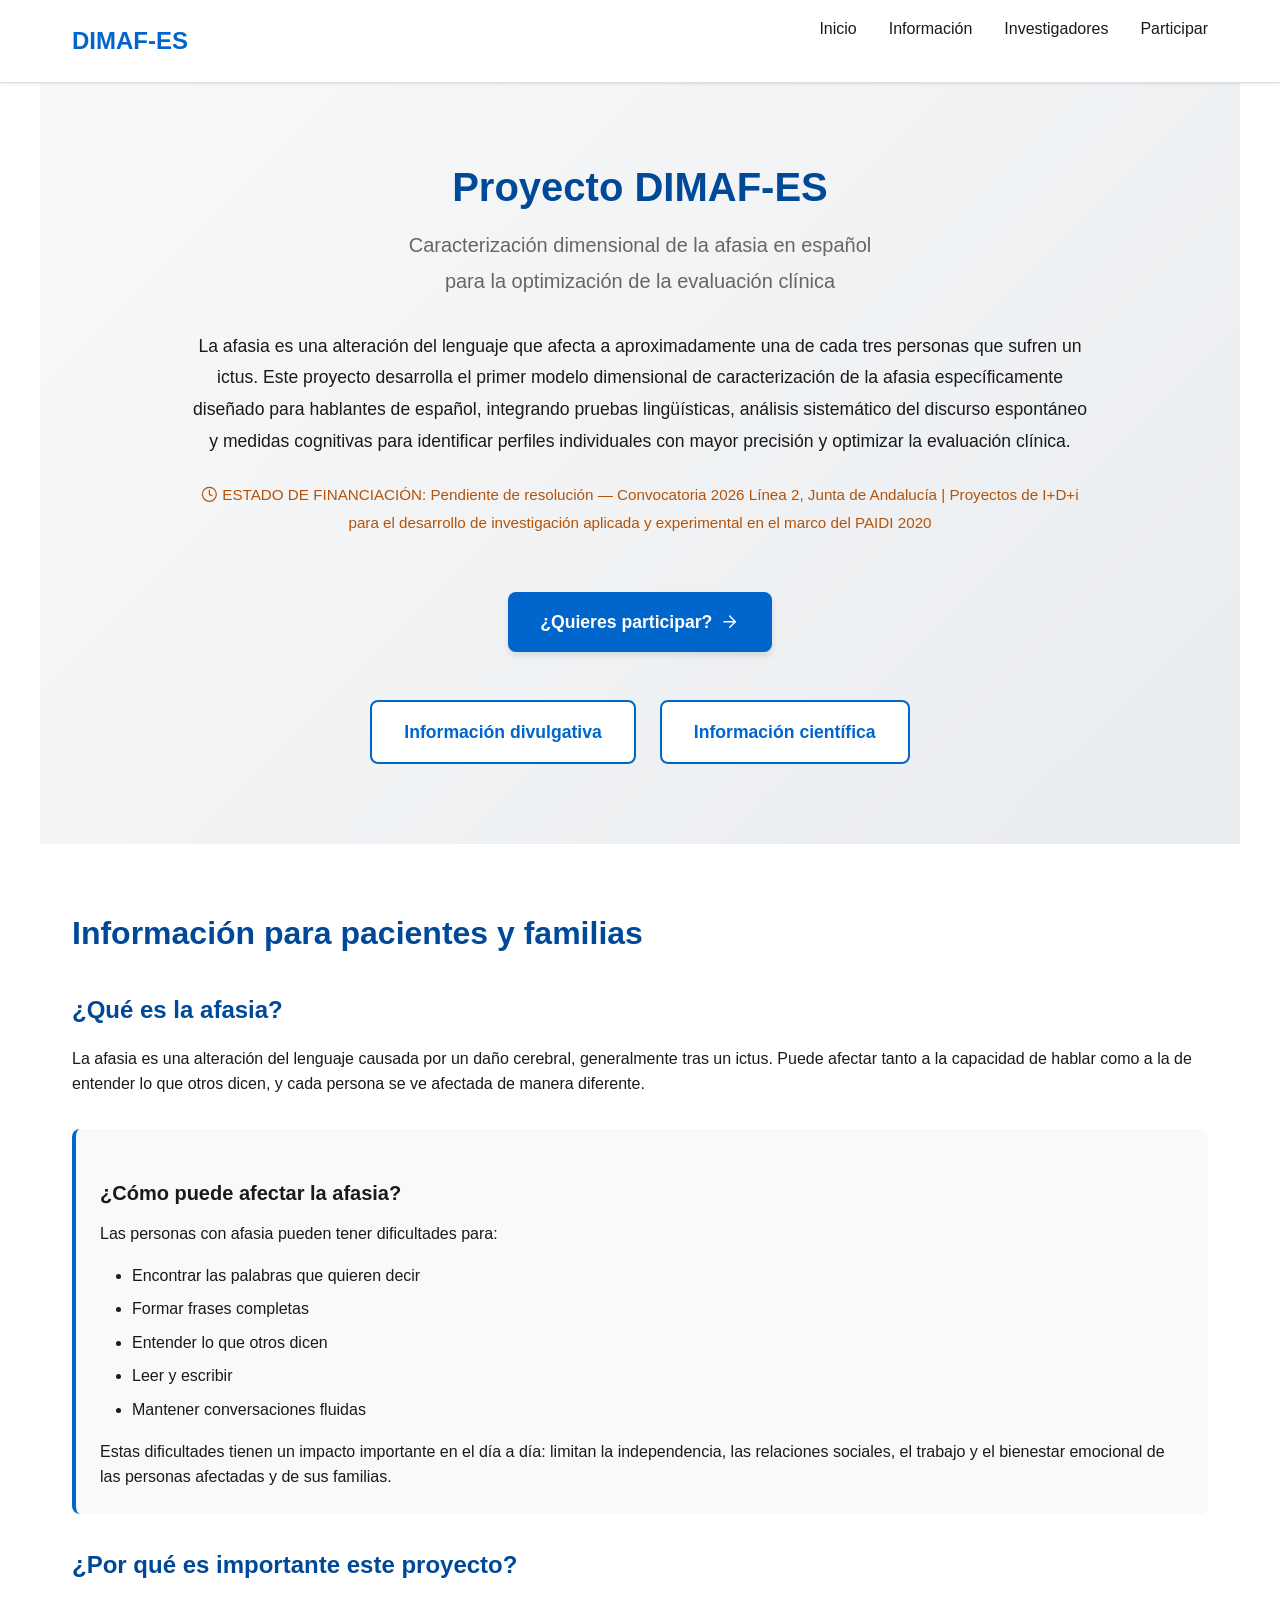
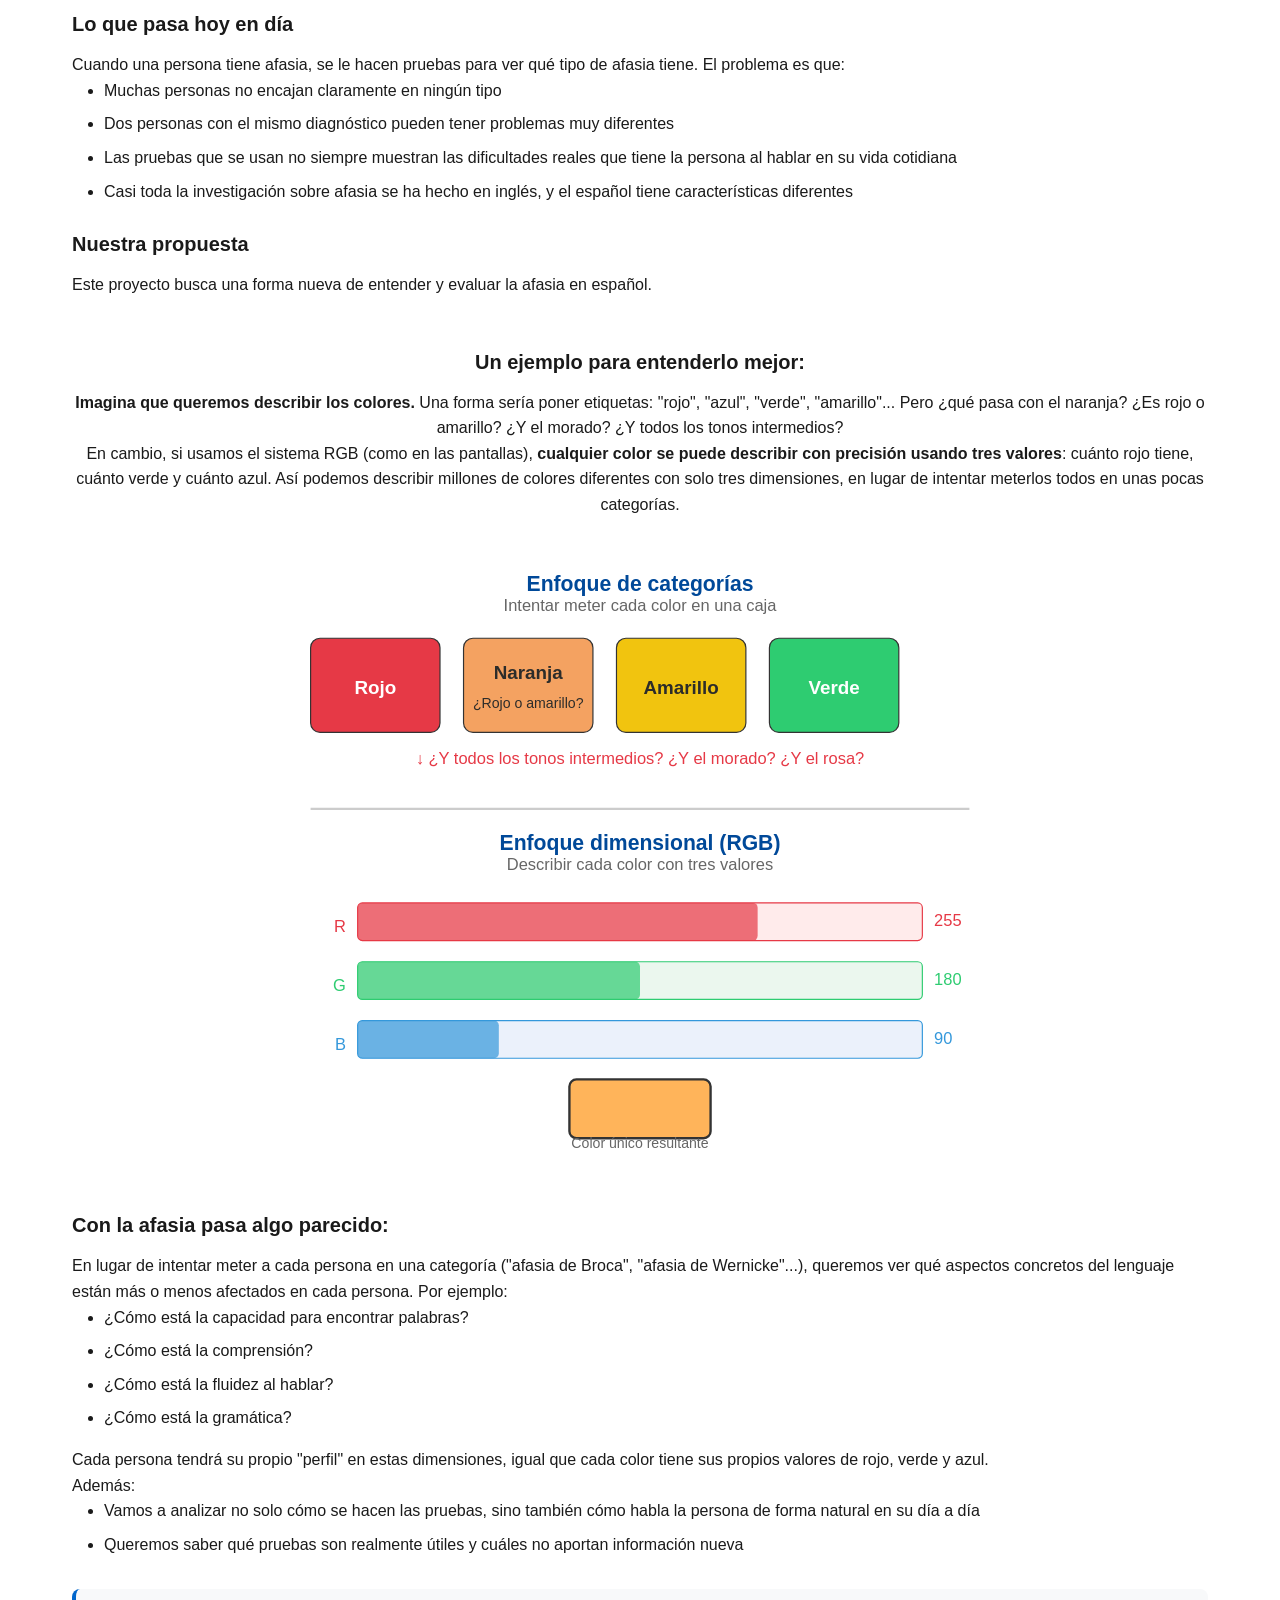
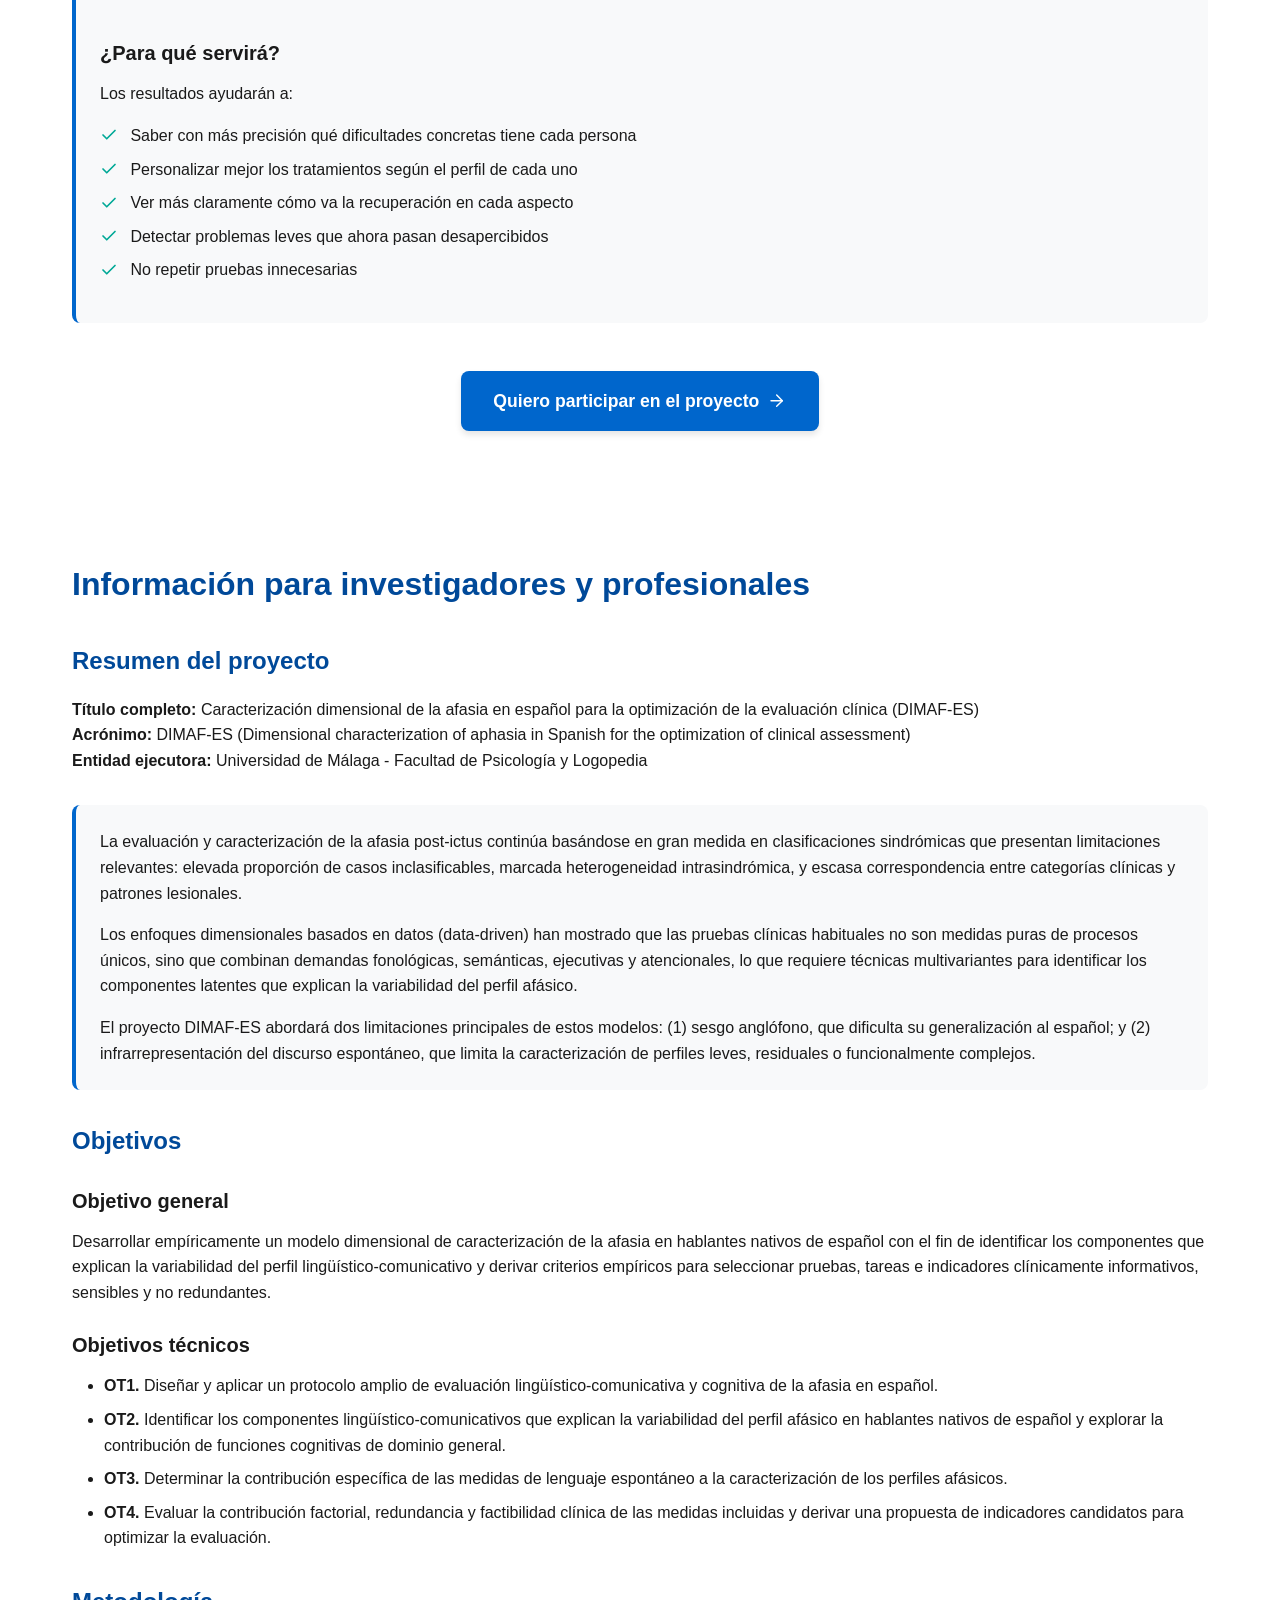
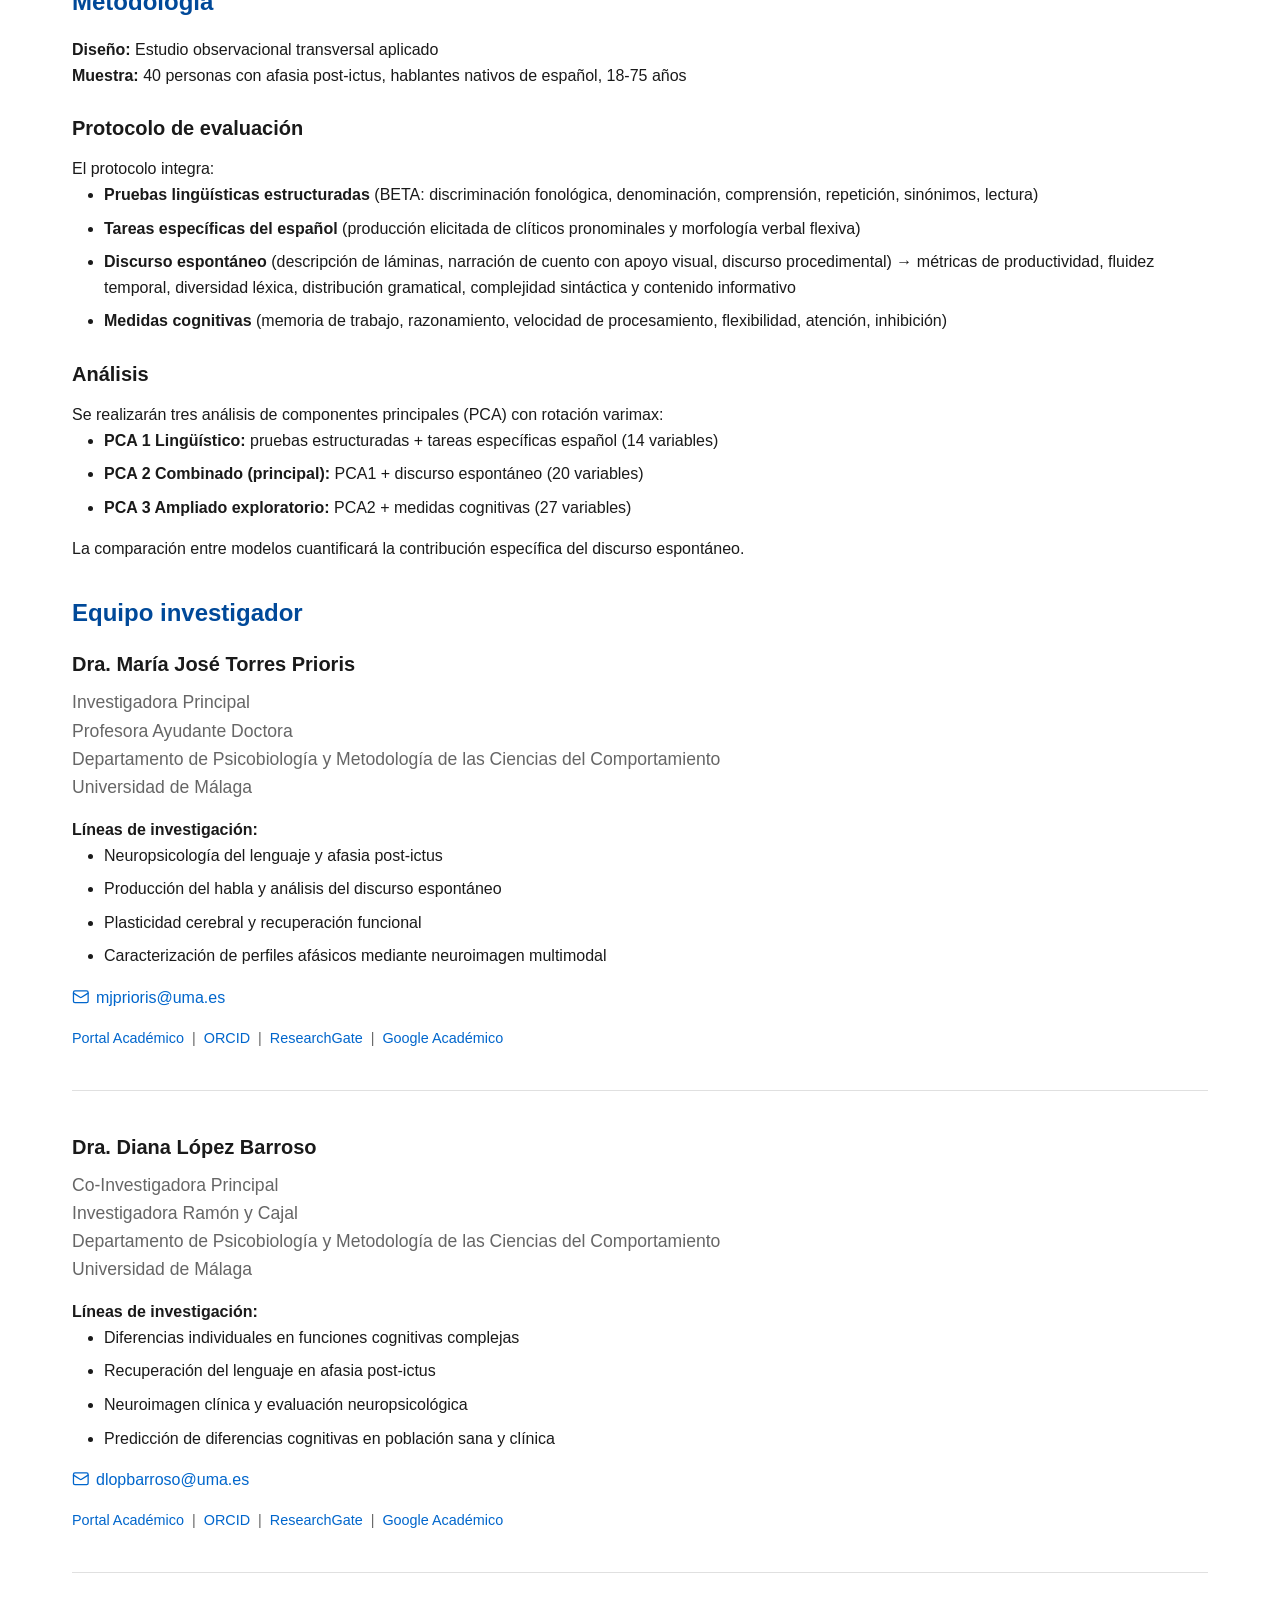
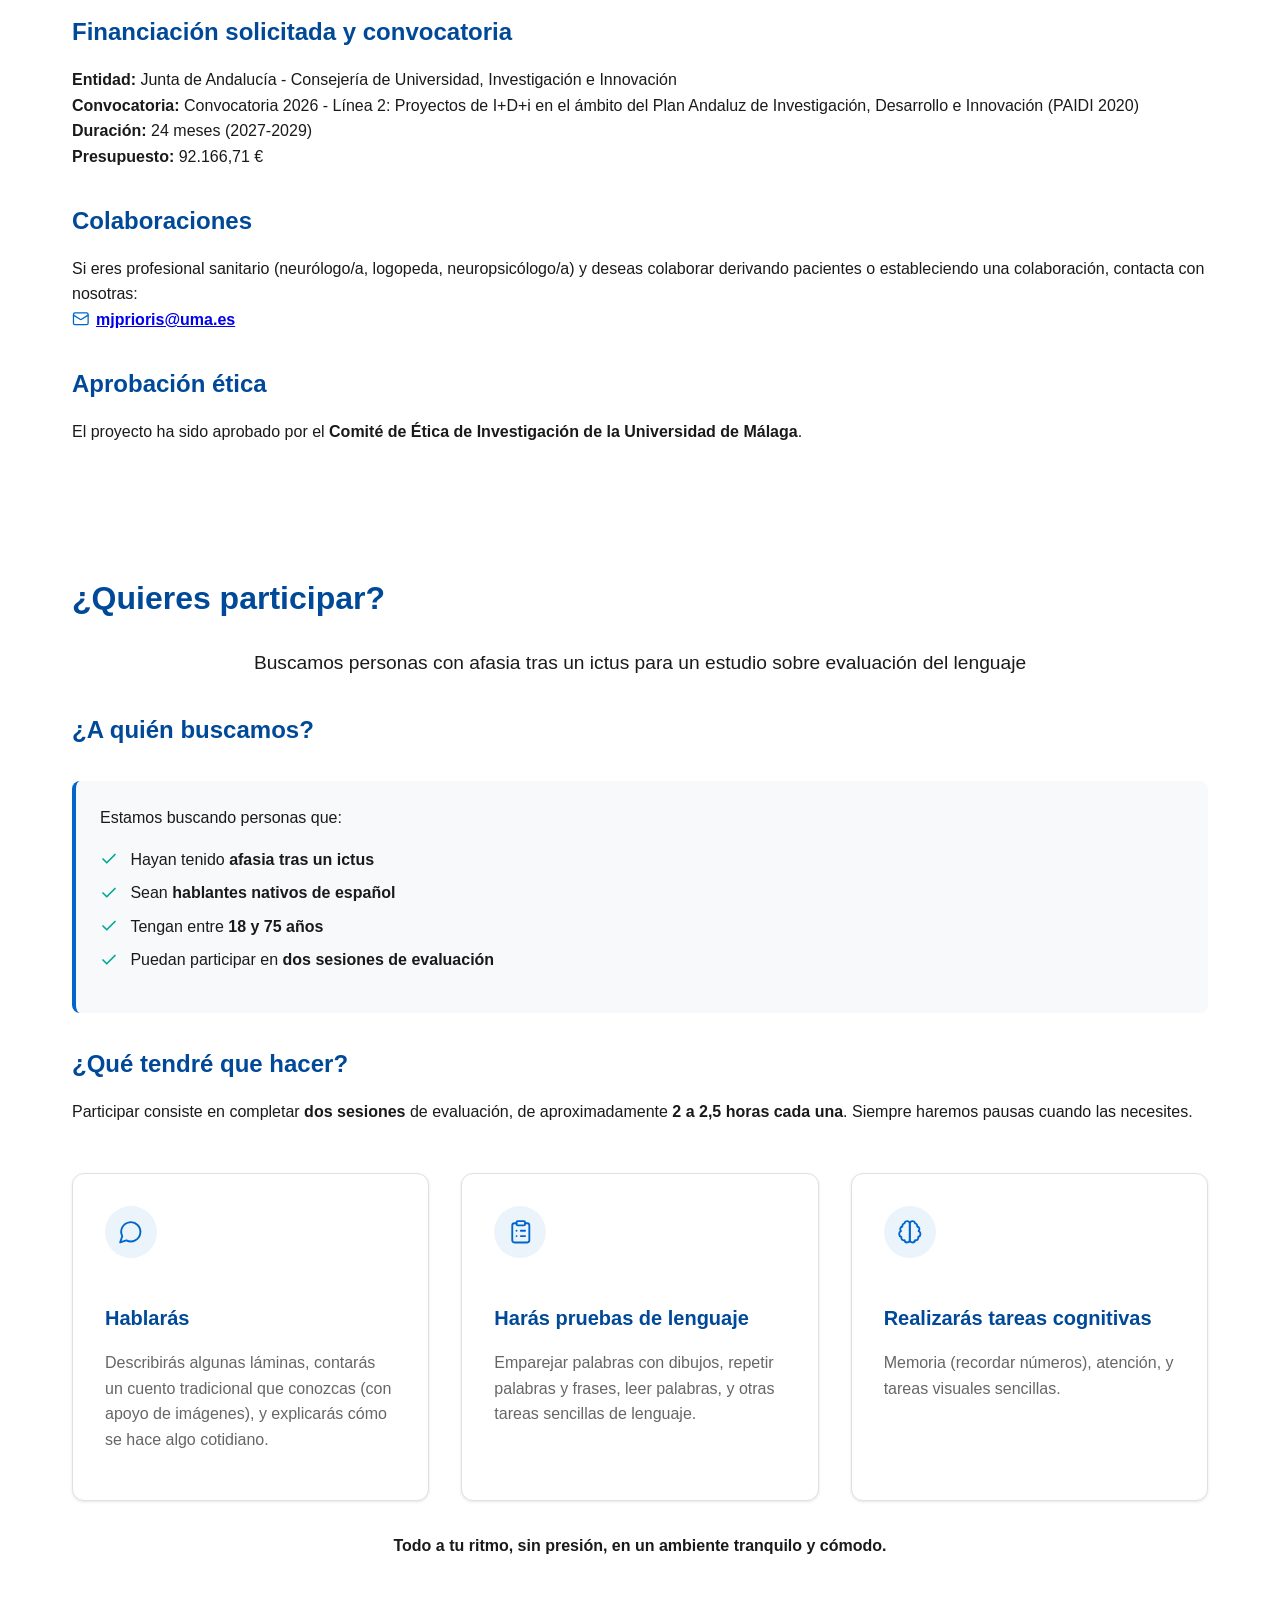
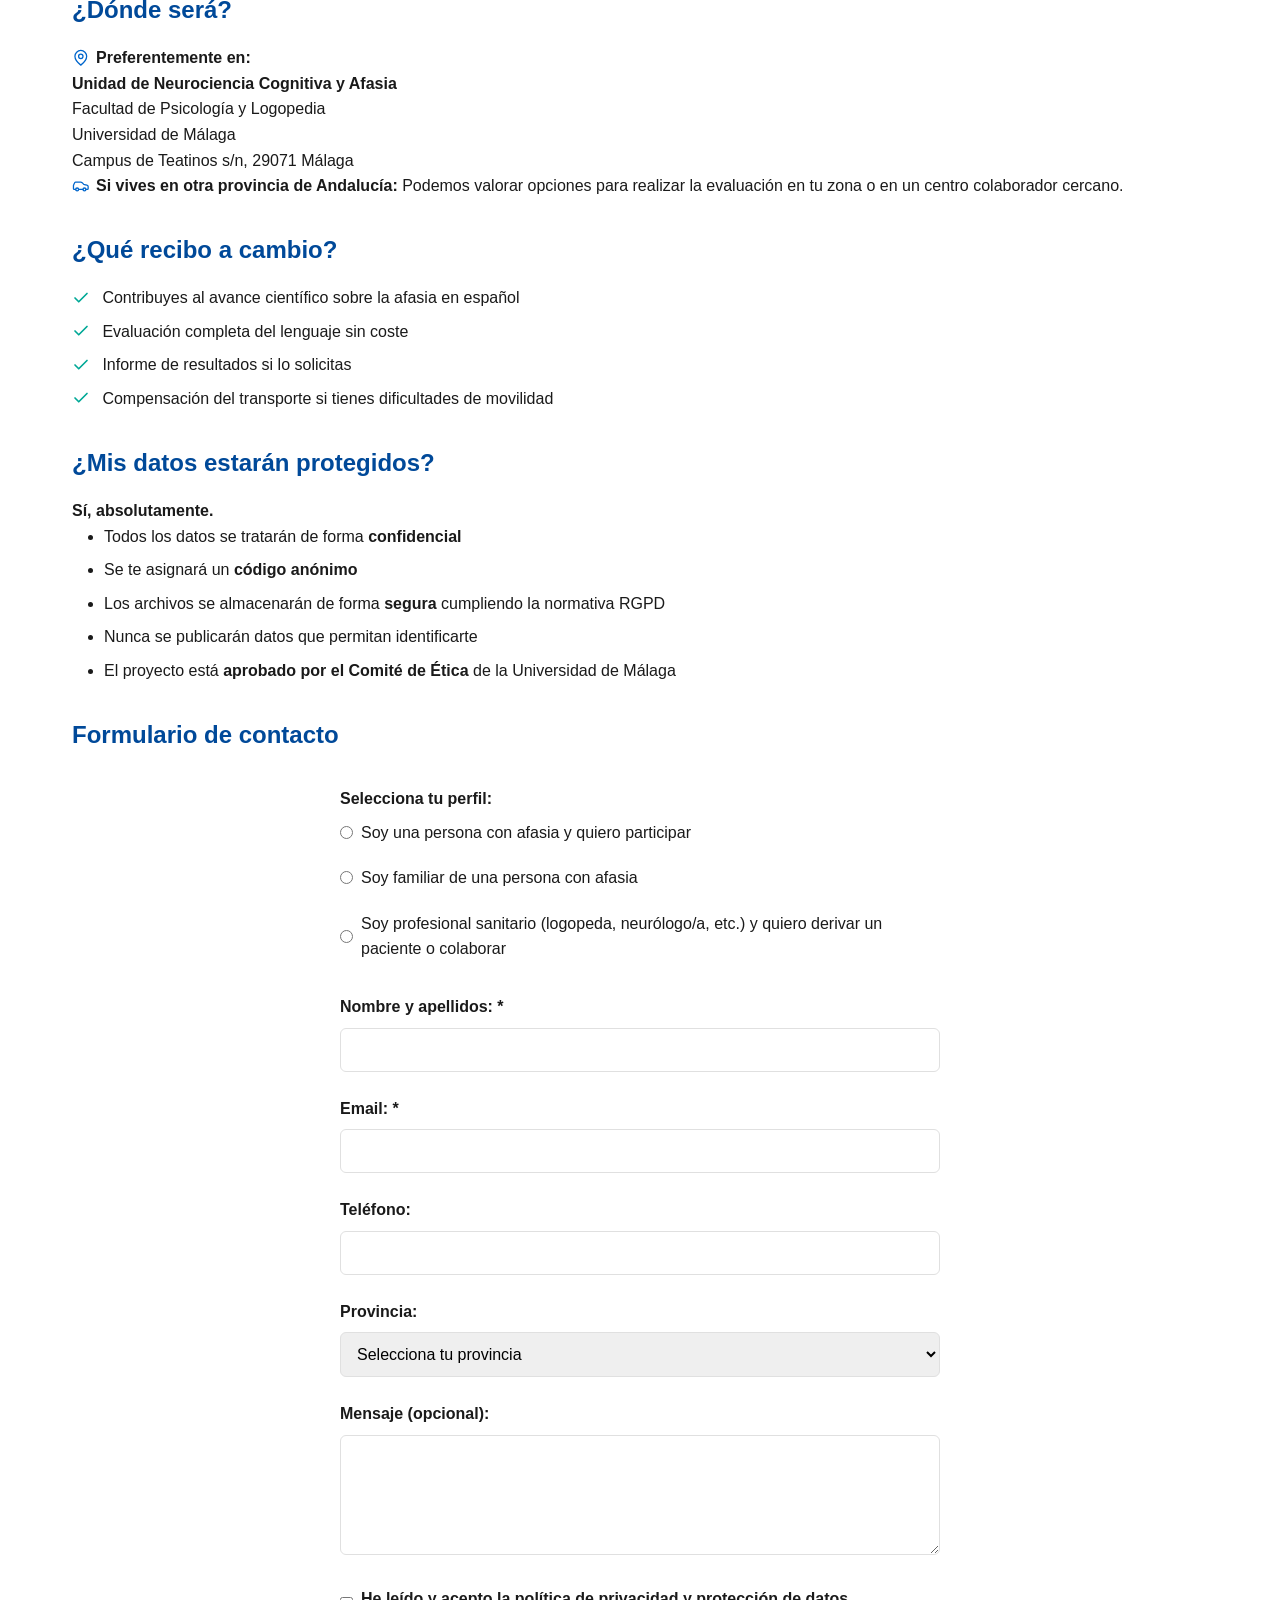
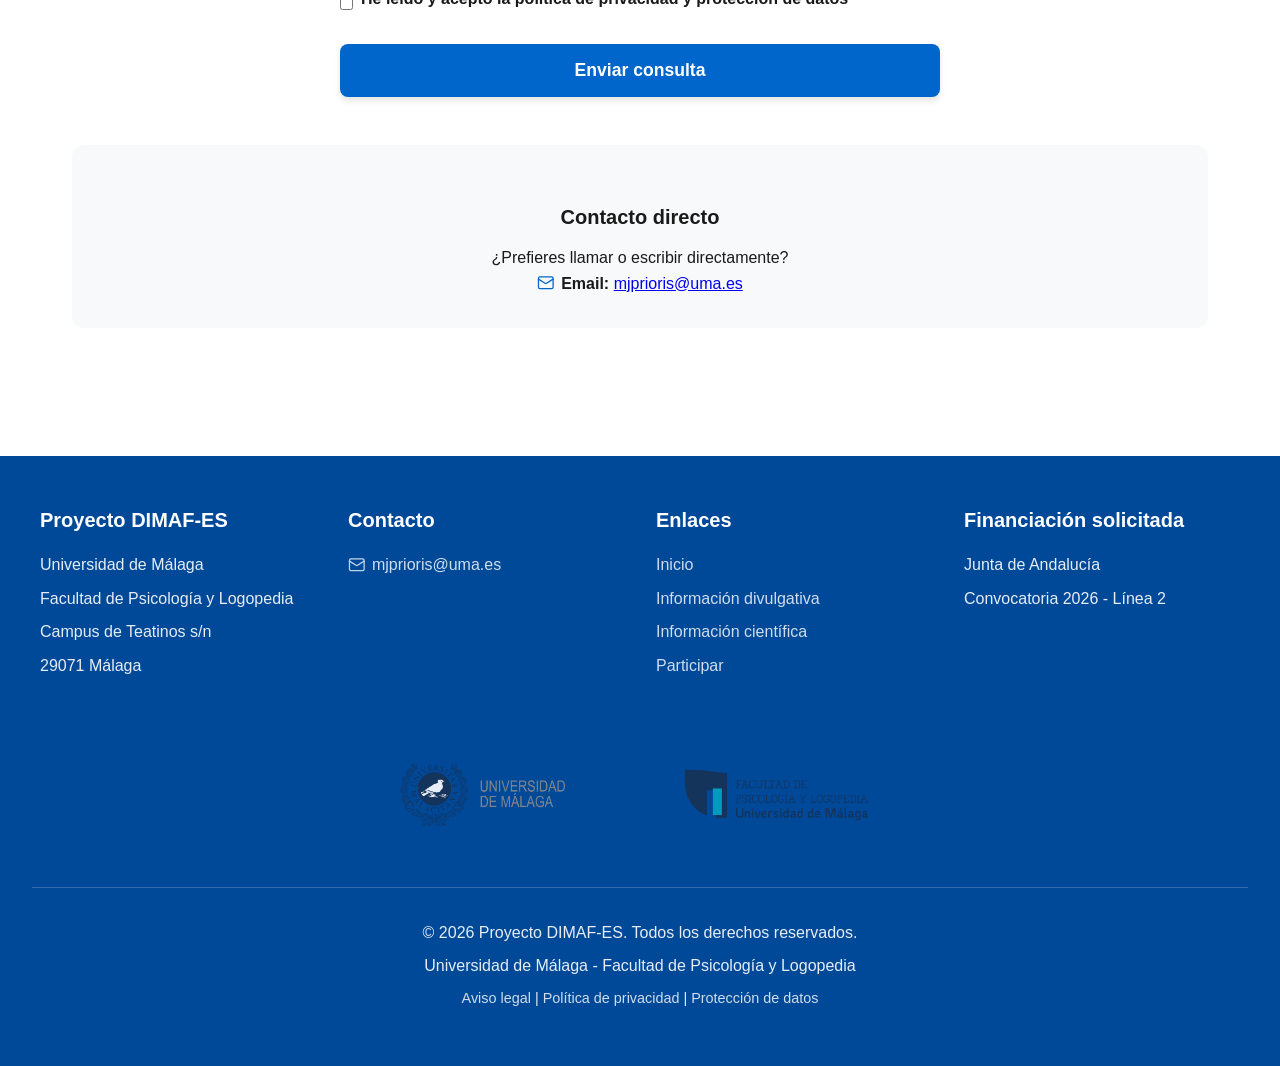
==== index.html @ 0a34980c "Evitar que la cabecera fija tape los títulos al usar el menú Los enlaces del menú llevaban a la secc" ====
<!DOCTYPE html>
<html lang="es">
<head>
    <meta charset="UTF-8">
    <meta name="viewport" content="width=device-width, initial-scale=1.0">
    <title>DIMAF-ES | Caracterización dimensional de la afasia en español</title>
    <meta name="description" content="Proyecto de investigación para optimizar la evaluación de la afasia post-ictus en población hispanohablante">
    
    <!-- Favicon -->
    <link rel="icon" type="image/png" sizes="32x32" href="favicon.ico">
    <link rel="icon" type="image/png" sizes="16x16" href="favicon-16x16.png">
    <link rel="apple-touch-icon" sizes="180x180" href="apple-touch-icon.png">

    <script type="text/javascript">
    (function(c,l,a,r,i,t,y){
        c[a]=c[a]||function(){(c[a].q=c[a].q||[]).push(arguments)};
        t=l.createElement(r);t.async=1;t.src="https://www.clarity.ms/tag/"+i;
        y=l.getElementsByTagName(r)[0];y.parentNode.insertBefore(t,y);
    })(window, document, "clarity", "script", "wq28x73fr1");
</script>

    <style>
        * {
            margin: 0;
            padding: 0;
            box-sizing: border-box;
        }

        :root {
            --color-primary: #0066cc;
            --color-primary-dark: #004999;
            --color-accent: #00a896;
            --color-text: #1a1a1a;
            --color-text-muted: #666;
            --color-bg: #ffffff;
            --color-bg-alt: #f8f9fa;
            --color-border: #e0e0e0;
            --font-sans: -apple-system, BlinkMacSystemFont, 'Segoe UI', Roboto, 'Helvetica Neue', Arial, sans-serif;
            --shadow-sm: 0 1px 3px rgba(0,0,0,0.1);
            --shadow-md: 0 4px 6px rgba(0,0,0,0.1);
            --shadow-lg: 0 10px 20px rgba(0,0,0,0.1);
        }

        body {
            font-family: var(--font-sans);
            color: var(--color-text);
            line-height: 1.6;
            background: var(--color-bg);
        }

        /* Header y navegación */
        header {
            background: var(--color-bg);
            border-bottom: 1px solid var(--color-border);
            position: sticky;
            top: 0;
            z-index: 100;
            box-shadow: var(--shadow-sm);
        }

        nav {
            max-width: 1200px;
            margin: 0 auto;
            padding: 1rem 2rem;
            display: flex;
            justify-content: space-between;
            align-items: center;
            gap: 2rem;
        }

        .logo {
            font-size: 1.5rem;
            font-weight: 700;
            color: var(--color-primary);
            text-decoration: none;
        }

        .nav-links {
            display: flex;
            gap: 2rem;
            list-style: none;
        }

        .nav-links a {
            color: var(--color-text);
            text-decoration: none;
            font-weight: 500;
            transition: color 0.2s;
        }

        .nav-links a:hover {
            color: var(--color-primary);
        }

        /* Secciones */
        section {
            max-width: 1200px;
            margin: 0 auto;
            padding: 4rem 2rem;
        }

        /* Que la cabecera fija no tape el título al saltar desde el menú */
        section[id] {
            scroll-margin-top: 2rem;
        }

        .hero {
            text-align: center;
            padding: 5rem 2rem;
            background: linear-gradient(135deg, #f8f9fa 0%, #e9ecef 100%);
        }

        .hero h1 {
            font-size: 2.5rem;
            line-height: 1.2;
            margin-bottom: 1rem;
            color: var(--color-primary-dark);
        }

        .hero .subtitle {
            font-size: 1.25rem;
            color: var(--color-text-muted);
            margin-bottom: 2rem;
            max-width: 800px;
            margin-left: auto;
            margin-right: auto;
        }

        .hero p {
            font-size: 1.1rem;
            color: var(--color-text);
            max-width: 900px;
            margin: 0 auto 1.5rem;
            line-height: 1.8;
        }

        /* Botones */
        .btn {
            display: inline-block;
            padding: 1rem 2rem;
            font-size: 1.1rem;
            font-weight: 600;
            text-decoration: none;
            border-radius: 8px;
            transition: all 0.3s;
            border: none;
            cursor: pointer;
        }

        .btn-primary {
            background: var(--color-primary);
            color: white;
            box-shadow: var(--shadow-md);
        }

        .btn-primary:hover {
            background: var(--color-primary-dark);
            transform: translateY(-2px);
            box-shadow: var(--shadow-lg);
        }

        .btn-secondary {
            background: var(--color-bg);
            color: var(--color-primary);
            border: 2px solid var(--color-primary);
        }

        .btn-secondary:hover {
            background: var(--color-primary);
            color: white;
        }

        .btn-group {
            display: flex;
            gap: 1.5rem;
            justify-content: center;
            flex-wrap: wrap;
            margin-top: 3rem;
        }

        /* Cards */
        .card-grid {
            display: grid;
            grid-template-columns: repeat(auto-fit, minmax(300px, 1fr));
            gap: 2rem;
            margin-top: 3rem;
        }

        .card {
            background: var(--color-bg);
            border: 1px solid var(--color-border);
            border-radius: 12px;
            padding: 2rem;
            box-shadow: var(--shadow-sm);
            transition: all 0.3s;
        }

        .card:hover {
            box-shadow: var(--shadow-lg);
            transform: translateY(-4px);
        }

        .card h3 {
            font-size: 1.5rem;
            margin-bottom: 1rem;
            color: var(--color-primary-dark);
        }

        .card h4 {
            font-size: 1.25rem;
            margin-bottom: 1rem;
            color: var(--color-primary-dark);
        }

        .card p {
            color: var(--color-text-muted);
            margin-bottom: 1rem;
        }

        /* Títulos de sección */
        h2 {
            font-size: 2rem;
            margin-bottom: 1.5rem;
            color: var(--color-primary-dark);
        }

        h3 {
            font-size: 1.5rem;
            margin-top: 2rem;
            margin-bottom: 1rem;
            color: var(--color-primary-dark);
        }

        h4 {
            font-size: 1.25rem;
            margin-top: 1.5rem;
            margin-bottom: 0.75rem;
            color: var(--color-text);
        }

        /* Contenido de texto */
        .content-box {
            background: var(--color-bg-alt);
            border-left: 4px solid var(--color-primary);
            padding: 1.5rem;
            border-radius: 8px;
            margin: 2rem 0;
        }

        .content-box p {
            margin-bottom: 1rem;
        }

        .content-box p:last-child {
            margin-bottom: 0;
        }

        ul, ol {
            margin-left: 2rem;
            margin-bottom: 1rem;
        }

        li {
            margin-bottom: 0.5rem;
        }

        /* Imagen RGB */
        .diagram-container {
            margin: 3rem 0;
            text-align: center;
        }

        .diagram-container img {
            max-width: 100%;
            height: auto;
            border-radius: 12px;
            box-shadow: var(--shadow-md);
        }

        /* Formulario */
        form {
            max-width: 600px;
            margin: 2rem auto;
        }

        .form-group {
            margin-bottom: 1.5rem;
        }

        label {
            display: block;
            margin-bottom: 0.5rem;
            font-weight: 600;
            color: var(--color-text);
        }

        input[type="text"],
        input[type="email"],
        input[type="tel"],
        select,
        textarea {
            width: 100%;
            padding: 0.75rem;
            border: 1px solid var(--color-border);
            border-radius: 6px;
            font-size: 1rem;
            font-family: var(--font-sans);
        }

        input:focus,
        select:focus,
        textarea:focus {
            outline: none;
            border-color: var(--color-primary);
            box-shadow: 0 0 0 3px rgba(0, 102, 204, 0.1);
        }

        textarea {
            resize: vertical;
            min-height: 120px;
        }

        .radio-group {
            display: flex;
            flex-direction: column;
            gap: 0.75rem;
        }

        .radio-group label {
            display: flex;
            align-items: center;
            font-weight: 400;
            cursor: pointer;
        }

        .radio-group input[type="radio"] {
            margin-right: 0.5rem;
            width: auto;
        }

        .checkbox-group {
            display: flex;
            align-items: center;
            gap: 0.5rem;
        }

        .checkbox-group input[type="checkbox"] {
            width: auto;
        }

        /* Equipo */
        .team-member {
            margin-bottom: 2.5rem;
            padding-bottom: 2.5rem;
            border-bottom: 1px solid var(--color-border);
        }

        .team-member:last-child {
            border-bottom: none;
        }

        .team-member h3 {
            margin-top: 0;
            margin-bottom: 0.5rem;
        }

        .team-member h4 {
            margin-top: 0;
            margin-bottom: 0.5rem;
        }

        .team-member .role {
            color: var(--color-text-muted);
            font-size: 1.1rem;
            margin-bottom: 1rem;
        }

        .team-member .email {
            color: var(--color-primary);
            text-decoration: none;
            font-weight: 500;
        }

        .team-member .email:hover {
            text-decoration: underline;
        }

        /* Footer */
        footer {
            background: var(--color-primary-dark);
            color: white;
            padding: 3rem 2rem;
            margin-top: 4rem;
        }

        .footer-content {
            max-width: 1200px;
            margin: 0 auto;
            display: grid;
            grid-template-columns: repeat(auto-fit, minmax(250px, 1fr));
            gap: 2rem;
        }

        footer h4 {
            color: white;
            margin-top: 0;
            margin-bottom: 1rem;
        }

        footer p {
            margin-bottom: 0.5rem;
            opacity: 0.9;
        }

        footer a {
            color: white;
            opacity: 0.9;
            text-decoration: none;
        }

        footer a:hover {
            opacity: 1;
            text-decoration: underline;
        }

        .footer-logos {
            display: flex;
            gap: 2rem;
            align-items: center;
            margin-top: 1rem;
            flex-wrap: wrap;
        }

        .footer-logos img {
            height: 80px;
            width: auto;
            opacity: 0.9;
            transition: opacity 0.3s;
        }

        .footer-logos img:hover {
            opacity: 1;
        }

        /* Logo en header */
        .logo-container {
            display: flex;
            align-items: center;
            gap: 1rem;
        }

        .logo-img {
            height: 40px;
            width: auto;
        }

        /* Responsive */
        @media (max-width: 768px) {
            .hero h1 {
                font-size: 2rem;
            }

            .hero .subtitle {
                font-size: 1.1rem;
            }

            nav {
                flex-direction: column;
                align-items: flex-start;
                gap: 0.5rem;
                padding: 0.75rem 1.25rem;
            }

            .nav-links {
                flex-wrap: wrap;
                gap: 0.25rem 1rem;
                margin: 0;
                font-size: 0.95rem;
            }

            .nav-links li {
                margin: 0;
            }

            section[id] {
                scroll-margin-top: 4.5rem;
            }

            .btn-group {
                flex-direction: column;
                align-items: stretch;
            }

            .btn {
                text-align: center;
            }

            .footer-logos {
                justify-content: center;
            }

            .footer-logos img {
                height: 60px;
            }
        }

        /* Iconos de línea (SVG, estilo Lucide) */
        .i {
            width: 1.1em;
            height: 1.1em;
            vertical-align: -0.18em;
            fill: none;
            stroke: currentColor;
            stroke-width: 1.75;
            stroke-linecap: round;
            stroke-linejoin: round;
            flex-shrink: 0;
        }

        .icon {
            display: inline-flex;
            align-items: center;
            justify-content: center;
            width: 3.25rem;
            height: 3.25rem;
            margin-bottom: 1.25rem;
            border-radius: 50%;
            background: rgba(0, 102, 204, 0.08);
            color: var(--color-primary);
        }

        .icon .i {
            width: 1.6rem;
            height: 1.6rem;
            vertical-align: 0;
        }

        .meta-line .i {
            color: var(--color-primary);
            margin-right: 0.4rem;
        }

        footer .meta-line .i {
            color: inherit;
            opacity: 0.85;
        }

        .btn .i {
            margin-left: 0.5rem;
            transition: transform 0.3s;
        }

        .btn:hover .i {
            transform: translateX(3px);
        }

        /* Listas con marca de verificación */
        ul.check-list {
            list-style: none;
            margin-left: 0;
        }

        ul.check-list li {
            position: relative;
            padding-left: 1.9rem;
        }

        ul.check-list li::before {
            content: "";
            position: absolute;
            left: 0;
            top: 0.2em;
            width: 1.15em;
            height: 1.15em;
            background-color: var(--color-accent);
            -webkit-mask: url("data:image/svg+xml,%3Csvg xmlns='http://www.w3.org/2000/svg' viewBox='0 0 24 24' fill='none' stroke='black' stroke-width='2.25' stroke-linecap='round' stroke-linejoin='round'%3E%3Cpath d='M20 6 9 17l-5-5'/%3E%3C/svg%3E") center / contain no-repeat;
            mask: url("data:image/svg+xml,%3Csvg xmlns='http://www.w3.org/2000/svg' viewBox='0 0 24 24' fill='none' stroke='black' stroke-width='2.25' stroke-linecap='round' stroke-linejoin='round'%3E%3Cpath d='M20 6 9 17l-5-5'/%3E%3C/svg%3E") center / contain no-repeat;
        }
    </style>
</head>
<body>

    <!-- Iconos SVG (Lucide, licencia ISC) -->
    <svg xmlns="http://www.w3.org/2000/svg" style="display: none;">
        <symbol id="i-mail" viewBox="0 0 24 24"><rect width="20" height="16" x="2" y="4" rx="2"/><path d="m22 7-8.97 5.7a1.94 1.94 0 0 1-2.06 0L2 7"/></symbol>
        <symbol id="i-pin" viewBox="0 0 24 24"><path d="M20 10c0 6-8 12-8 12s-8-6-8-12a8 8 0 0 1 16 0Z"/><circle cx="12" cy="10" r="3"/></symbol>
        <symbol id="i-car" viewBox="0 0 24 24"><path d="M19 17h2c.6 0 1-.4 1-1v-3c0-.9-.7-1.7-1.5-1.9C18.7 10.6 16 10 16 10s-1.3-1.4-2.2-2.3c-.5-.4-1.1-.7-1.8-.7H5c-.6 0-1.1.4-1.4.9l-1.4 2.9A3.7 3.7 0 0 0 2 12v4c0 .6.4 1 1 1h2"/><circle cx="7" cy="17" r="2"/><path d="M9 17h6"/><circle cx="17" cy="17" r="2"/></symbol>
        <symbol id="i-clock" viewBox="0 0 24 24"><circle cx="12" cy="12" r="10"/><path d="M12 6v6l4 2"/></symbol>
        <symbol id="i-arrow" viewBox="0 0 24 24"><path d="M5 12h14"/><path d="m12 5 7 7-7 7"/></symbol>
        <symbol id="i-speech" viewBox="0 0 24 24"><path d="M7.9 20A9 9 0 1 0 4 16.1L2 22Z"/></symbol>
        <symbol id="i-clipboard" viewBox="0 0 24 24"><rect width="8" height="4" x="8" y="2" rx="1"/><path d="M16 4h2a2 2 0 0 1 2 2v14a2 2 0 0 1-2 2H6a2 2 0 0 1-2-2V6a2 2 0 0 1 2-2h2"/><path d="M12 11h4"/><path d="M12 16h4"/><path d="M8 11h.01"/><path d="M8 16h.01"/></symbol>
        <symbol id="i-brain" viewBox="0 0 24 24"><path d="M9.5 2A2.5 2.5 0 0 1 12 4.5v15a2.5 2.5 0 0 1-4.96.44 2.5 2.5 0 0 1-2.96-3.08 3 3 0 0 1-.34-5.58 2.5 2.5 0 0 1 1.32-4.24 2.5 2.5 0 0 1 1.98-3A2.5 2.5 0 0 1 9.5 2Z"/><path d="M14.5 2A2.5 2.5 0 0 0 12 4.5v15a2.5 2.5 0 0 0 4.96.44 2.5 2.5 0 0 0 2.96-3.08 3 3 0 0 0 .34-5.58 2.5 2.5 0 0 0-1.32-4.24 2.5 2.5 0 0 0-1.98-3A2.5 2.5 0 0 0 14.5 2Z"/></symbol>
    </svg>

    <!-- Header y navegación -->
    <header>
        <nav>
            <div class="logo-container">
                <a href="#home" class="logo">DIMAF-ES</a>
            </div>
            <ul class="nav-links">
                <li><a href="#home">Inicio</a></li>
                <li><a href="#divulgativa">Información</a></li>
                <li><a href="#cientifica">Investigadores</a></li>
                <li><a href="#participar">Participar</a></li>
            </ul>
        </nav>
    </header>

    <!-- Hero Section -->
    <section id="home" class="hero">
        <h1>Proyecto DIMAF-ES</h1>
        <p class="subtitle">Caracterización dimensional de la afasia en español<br>para la optimización de la evaluación clínica</p>
        
        <p>La afasia es una alteración del lenguaje que afecta a aproximadamente una de cada tres personas que sufren un ictus. Este proyecto desarrolla el primer modelo dimensional de caracterización de la afasia específicamente diseñado para hablantes de español, integrando pruebas lingüísticas, análisis sistemático del discurso espontáneo y medidas cognitivas para identificar perfiles individuales con mayor precisión y optimizar la evaluación clínica.</p>
        
        <p style="color: #B45309; font-size: 0.95rem; margin-top: 1.5rem; font-weight: 500;">
            <svg class="i" aria-hidden="true"><use href="#i-clock"/></svg> ESTADO DE FINANCIACIÓN: Pendiente de resolución — Convocatoria 2026 Línea 2, Junta de Andalucía | Proyectos de I+D+i para el desarrollo de investigación aplicada y experimental en el marco del PAIDI 2020
        </p>

        <a href="#participar" class="btn btn-primary" style="margin-top: 2rem;">¿Quieres participar?<svg class="i" aria-hidden="true"><use href="#i-arrow"/></svg></a>

        <div class="btn-group">
            <a href="#divulgativa" class="btn btn-secondary">Información divulgativa</a>
            <a href="#cientifica" class="btn btn-secondary">Información científica</a>
        </div>
    </section>

    <!-- Sección Divulgativa -->
    <section id="divulgativa">
        <h2>Información para pacientes y familias</h2>

        <h3>¿Qué es la afasia?</h3>
        <p>La afasia es una alteración del lenguaje causada por un daño cerebral, generalmente tras un ictus. Puede afectar tanto a la capacidad de hablar como a la de entender lo que otros dicen, y cada persona se ve afectada de manera diferente.</p>

        <div class="content-box">
            <h4>¿Cómo puede afectar la afasia?</h4>
            <p>Las personas con afasia pueden tener dificultades para:</p>
            <ul>
                <li>Encontrar las palabras que quieren decir</li>
                <li>Formar frases completas</li>
                <li>Entender lo que otros dicen</li>
                <li>Leer y escribir</li>
                <li>Mantener conversaciones fluidas</li>
            </ul>
            <p>Estas dificultades tienen un impacto importante en el día a día: limitan la independencia, las relaciones sociales, el trabajo y el bienestar emocional de las personas afectadas y de sus familias.</p>
        </div>

        <h3>¿Por qué es importante este proyecto?</h3>

        <h4>Lo que pasa hoy en día</h4>
        <p>Cuando una persona tiene afasia, se le hacen pruebas para ver qué tipo de afasia tiene. El problema es que:</p>
        <ul>
            <li>Muchas personas no encajan claramente en ningún tipo</li>
            <li>Dos personas con el mismo diagnóstico pueden tener problemas muy diferentes</li>
            <li>Las pruebas que se usan no siempre muestran las dificultades reales que tiene la persona al hablar en su vida cotidiana</li>
            <li>Casi toda la investigación sobre afasia se ha hecho en inglés, y el español tiene características diferentes</li>
        </ul>

        <h4>Nuestra propuesta</h4>
        <p>Este proyecto busca una forma nueva de entender y evaluar la afasia en español.</p>

        <div class="diagram-container">
            <h4>Un ejemplo para entenderlo mejor:</h4>
            <p><strong>Imagina que queremos describir los colores.</strong> Una forma sería poner etiquetas: "rojo", "azul", "verde", "amarillo"... Pero ¿qué pasa con el naranja? ¿Es rojo o amarillo? ¿Y el morado? ¿Y todos los tonos intermedios?</p>
            
            <p>En cambio, si usamos el sistema RGB (como en las pantallas), <strong>cualquier color se puede describir con precisión usando tres valores</strong>: cuánto rojo tiene, cuánto verde y cuánto azul. Así podemos describir millones de colores diferentes con solo tres dimensiones, en lugar de intentar meterlos todos en unas pocas categorías.</p>

            <svg width="100%" viewBox="0 0 680 520" style="max-width: 800px; margin: 2rem auto; display: block;">
<defs>
  <marker id="arrow" viewBox="0 0 10 10" refX="8" refY="5" markerWidth="6" markerHeight="6" orient="auto-start-reverse">
    <path d="M2 1L8 5L2 9" fill="none" stroke="context-stroke" stroke-width="1.5" stroke-linecap="round" stroke-linejoin="round"/>
  </marker>
</defs>

<text style="font-size: 18px; font-weight: 600; fill: #004999" x="340" y="35" text-anchor="middle">Enfoque de categorías</text>
<text style="font-size: 14px; fill: #666" x="340" y="52" text-anchor="middle">Intentar meter cada color en una caja</text>

<rect x="60" y="75" width="110" height="80" rx="8" fill="#E63946" stroke="#333" stroke-width="1"/>
<text style="font-size: 16px; font-weight: 600; fill: #fff" x="115" y="122" text-anchor="middle">Rojo</text>

<rect x="190" y="75" width="110" height="80" rx="8" fill="#F4A261" stroke="#333" stroke-width="1"/>
<text style="font-size: 16px; font-weight: 600; fill: #2C2C2A" x="245" y="110" text-anchor="middle">Naranja</text>
<text style="font-size: 12px; fill: #2C2C2A" x="245" y="134" text-anchor="middle">¿Rojo o amarillo?</text>

<rect x="320" y="75" width="110" height="80" rx="8" fill="#F1C40F" stroke="#333" stroke-width="1"/>
<text style="font-size: 16px; font-weight: 600; fill: #2C2C2A" x="375" y="122" text-anchor="middle">Amarillo</text>

<rect x="450" y="75" width="110" height="80" rx="8" fill="#2ECC71" stroke="#333" stroke-width="1"/>
<text style="font-size: 16px; font-weight: 600; fill: #fff" x="505" y="122" text-anchor="middle">Verde</text>

<text style="font-size: 14px; fill: #E63946" x="340" y="182" text-anchor="middle">↓ ¿Y todos los tonos intermedios? ¿Y el morado? ¿Y el rosa?</text>

<line x1="60" y1="220" x2="620" y2="220" stroke="#ccc" stroke-width="2"/>

<text style="font-size: 18px; font-weight: 600; fill: #004999" x="340" y="255" text-anchor="middle">Enfoque dimensional (RGB)</text>
<text style="font-size: 14px; fill: #666" x="340" y="272" text-anchor="middle">Describir cada color con tres valores</text>

<rect x="100" y="300" width="480" height="32" rx="4" fill="#ffebeb" stroke="#E63946" stroke-width="1"/>
<rect x="100" y="300" width="340" height="32" rx="4" fill="#E63946" opacity="0.7"/>
<text style="font-size: 14px; fill: #E63946" x="90" y="320" text-anchor="end" dominant-baseline="central">R</text>
<text style="font-size: 14px; fill: #E63946" x="590" y="320" text-anchor="start">255</text>

<rect x="100" y="350" width="480" height="32" rx="4" fill="#ebf7ee" stroke="#2ECC71" stroke-width="1"/>
<rect x="100" y="350" width="240" height="32" rx="4" fill="#2ECC71" opacity="0.7"/>
<text style="font-size: 14px; fill: #2ECC71" x="90" y="370" text-anchor="end" dominant-baseline="central">G</text>
<text style="font-size: 14px; fill: #2ECC71" x="590" y="370" text-anchor="start">180</text>

<rect x="100" y="400" width="480" height="32" rx="4" fill="#ebf1fb" stroke="#3498DB" stroke-width="1"/>
<rect x="100" y="400" width="120" height="32" rx="4" fill="#3498DB" opacity="0.7"/>
<text style="font-size: 14px; fill: #3498DB" x="90" y="420" text-anchor="end" dominant-baseline="central">B</text>
<text style="font-size: 14px; fill: #3498DB" x="590" y="420" text-anchor="start">90</text>

<rect x="280" y="450" width="120" height="50" rx="6" fill="rgb(255,180,90)" stroke="#333" stroke-width="2"/>
<text style="font-size: 12px; fill: #666" x="340" y="508" text-anchor="middle">Color único resultante</text>

<text style="font-size: 14px; fill: #666" x="340" y="540" text-anchor="middle">Cada persona con afasia tiene su propio "perfil" en múltiples dimensiones:</text>
<text style="font-size: 14px; fill: #666" x="340" y="558" text-anchor="middle">fluidez, comprensión, gramática, encontrar palabras...</text>
</svg>
        </div>

        <h4>Con la afasia pasa algo parecido:</h4>
        <p>En lugar de intentar meter a cada persona en una categoría ("afasia de Broca", "afasia de Wernicke"...), queremos ver qué aspectos concretos del lenguaje están más o menos afectados en cada persona. Por ejemplo:</p>
        <ul>
            <li>¿Cómo está la capacidad para encontrar palabras?</li>
            <li>¿Cómo está la comprensión?</li>
            <li>¿Cómo está la fluidez al hablar?</li>
            <li>¿Cómo está la gramática?</li>
        </ul>
        <p>Cada persona tendrá su propio "perfil" en estas dimensiones, igual que cada color tiene sus propios valores de rojo, verde y azul.</p>

        <p>Además:</p>
        <ul>
            <li>Vamos a analizar no solo cómo se hacen las pruebas, sino también cómo habla la persona de forma natural en su día a día</li>
            <li>Queremos saber qué pruebas son realmente útiles y cuáles no aportan información nueva</li>
        </ul>

        <div class="content-box">
            <h4>¿Para qué servirá?</h4>
            <p>Los resultados ayudarán a:</p>
            <ul class="check-list">
                <li>Saber con más precisión qué dificultades concretas tiene cada persona</li>
                <li>Personalizar mejor los tratamientos según el perfil de cada uno</li>
                <li>Ver más claramente cómo va la recuperación en cada aspecto</li>
                <li>Detectar problemas leves que ahora pasan desapercibidos</li>
                <li>No repetir pruebas innecesarias</li>
            </ul>
        </div>

        <div style="text-align: center; margin-top: 3rem;">
            <a href="#participar" class="btn btn-primary">Quiero participar en el proyecto<svg class="i" aria-hidden="true"><use href="#i-arrow"/></svg></a>
        </div>
    </section>

    <!-- Sección Científica -->
    <section id="cientifica">
        <h2>Información para investigadores y profesionales</h2>

        <h3>Resumen del proyecto</h3>
        <p><strong>Título completo:</strong> Caracterización dimensional de la afasia en español para la optimización de la evaluación clínica (DIMAF-ES)</p>
        <p><strong>Acrónimo:</strong> DIMAF-ES (Dimensional characterization of aphasia in Spanish for the optimization of clinical assessment)</p>
        <p><strong>Entidad ejecutora:</strong> Universidad de Málaga - Facultad de Psicología y Logopedia</p>

        <div class="content-box">
            <p>La evaluación y caracterización de la afasia post-ictus continúa basándose en gran medida en clasificaciones sindrómicas que presentan limitaciones relevantes: elevada proporción de casos inclasificables, marcada heterogeneidad intrasindrómica, y escasa correspondencia entre categorías clínicas y patrones lesionales.</p>
            
            <p>Los enfoques dimensionales basados en datos (data-driven) han mostrado que las pruebas clínicas habituales no son medidas puras de procesos únicos, sino que combinan demandas fonológicas, semánticas, ejecutivas y atencionales, lo que requiere técnicas multivariantes para identificar los componentes latentes que explican la variabilidad del perfil afásico.</p>
            
            <p>El proyecto DIMAF-ES abordará dos limitaciones principales de estos modelos: (1) sesgo anglófono, que dificulta su generalización al español; y (2) infrarrepresentación del discurso espontáneo, que limita la caracterización de perfiles leves, residuales o funcionalmente complejos.</p>
        </div>

        <h3>Objetivos</h3>
        <h4>Objetivo general</h4>
        <p>Desarrollar empíricamente un modelo dimensional de caracterización de la afasia en hablantes nativos de español con el fin de identificar los componentes que explican la variabilidad del perfil lingüístico-comunicativo y derivar criterios empíricos para seleccionar pruebas, tareas e indicadores clínicamente informativos, sensibles y no redundantes.</p>

        <h4>Objetivos técnicos</h4>
        <ul>
            <li><strong>OT1.</strong> Diseñar y aplicar un protocolo amplio de evaluación lingüístico-comunicativa y cognitiva de la afasia en español.</li>
            <li><strong>OT2.</strong> Identificar los componentes lingüístico-comunicativos que explican la variabilidad del perfil afásico en hablantes nativos de español y explorar la contribución de funciones cognitivas de dominio general.</li>
            <li><strong>OT3.</strong> Determinar la contribución específica de las medidas de lenguaje espontáneo a la caracterización de los perfiles afásicos.</li>
            <li><strong>OT4.</strong> Evaluar la contribución factorial, redundancia y factibilidad clínica de las medidas incluidas y derivar una propuesta de indicadores candidatos para optimizar la evaluación.</li>
        </ul>

        <h3>Metodología</h3>
        <p><strong>Diseño:</strong> Estudio observacional transversal aplicado</p>
        <p><strong>Muestra:</strong> 40 personas con afasia post-ictus, hablantes nativos de español, 18-75 años</p>

        <h4>Protocolo de evaluación</h4>
        <p>El protocolo integra:</p>
        <ul>
            <li><strong>Pruebas lingüísticas estructuradas</strong> (BETA: discriminación fonológica, denominación, comprensión, repetición, sinónimos, lectura)</li>
            <li><strong>Tareas específicas del español</strong> (producción elicitada de clíticos pronominales y morfología verbal flexiva)</li>
            <li><strong>Discurso espontáneo</strong> (descripción de láminas, narración de cuento con apoyo visual, discurso procedimental) → métricas de productividad, fluidez temporal, diversidad léxica, distribución gramatical, complejidad sintáctica y contenido informativo</li>
            <li><strong>Medidas cognitivas</strong> (memoria de trabajo, razonamiento, velocidad de procesamiento, flexibilidad, atención, inhibición)</li>
        </ul>

        <h4>Análisis</h4>
        <p>Se realizarán tres análisis de componentes principales (PCA) con rotación varimax:</p>
        <ul>
            <li><strong>PCA 1 Lingüístico:</strong> pruebas estructuradas + tareas específicas español (14 variables)</li>
            <li><strong>PCA 2 Combinado (principal):</strong> PCA1 + discurso espontáneo (20 variables)</li>
            <li><strong>PCA 3 Ampliado exploratorio:</strong> PCA2 + medidas cognitivas (27 variables)</li>
        </ul>
        <p>La comparación entre modelos cuantificará la contribución específica del discurso espontáneo.</p>

        <h3>Equipo investigador</h3>

        <div class="team-member">
            <h4>Dra. María José Torres Prioris</h4>
            <p class="role">Investigadora Principal<br>
            Profesora Ayudante Doctora<br>
            Departamento de Psicobiología y Metodología de las Ciencias del Comportamiento<br>
            Universidad de Málaga</p>
            <p><strong>Líneas de investigación:</strong></p>
            <ul>
                <li>Neuropsicología del lenguaje y afasia post-ictus</li>
                <li>Producción del habla y análisis del discurso espontáneo</li>
                <li>Plasticidad cerebral y recuperación funcional</li>
                <li>Caracterización de perfiles afásicos mediante neuroimagen multimodal</li>
            </ul>
            <p class="meta-line"><svg class="i" aria-hidden="true"><use href="#i-mail"/></svg><a href="mailto:mjprioris@uma.es" class="email">mjprioris@uma.es</a></p>
<div class="academic-links" style="margin-top: 1rem; display: flex; flex-wrap: wrap; gap: 0.5rem; align-items: center; font-size: 0.9rem;">
    <a href="https://portaldelainvestigacion.uma.es/investigadores/1104282/detalle" target="_blank" style="color: #0066cc; text-decoration: none; font-weight: 500;">Portal Académico</a>
    <span style="color: #666;">|</span>
        <a href="https://orcid.org/0000-0003-3795-8151" target="_blank" style="color: #0066cc; text-decoration: none; font-weight: 500;">ORCID</a>
    <span style="color: #666;">|</span>
    <a href="https://www.researchgate.net/profile/Maria-Jose-Torres-Prioris" target="_blank" style="color: #0066cc; text-decoration: none; font-weight: 500;">ResearchGate</a>
    <span style="color: #666;">|</span>
    <a href="https://scholar.google.com/citations?user=R0pohRoAAAAJ&hl=es&oi=ao" target="_blank" style="color: #0066cc; text-decoration: none; font-weight: 500;">Google Académico</a>
 </div>
 </div>

        <div class="team-member">
            <h4>Dra. Diana López Barroso</h4>
            <p class="role">Co-Investigadora Principal<br>
            Investigadora Ramón y Cajal<br>
            Departamento de Psicobiología y Metodología de las Ciencias del Comportamiento<br>
            Universidad de Málaga</p>
            <p><strong>Líneas de investigación:</strong></p>
            <ul>
                <li>Diferencias individuales en funciones cognitivas complejas</li>
                <li>Recuperación del lenguaje en afasia post-ictus</li>
                <li>Neuroimagen clínica y evaluación neuropsicológica</li>
                <li>Predicción de diferencias cognitivas en población sana y clínica</li>
            </ul>
            <p class="meta-line"><svg class="i" aria-hidden="true"><use href="#i-mail"/></svg><a href="mailto:dlopbarroso@uma.es" class="email">dlopbarroso@uma.es</a></p>
                        <div class="academic-links" style="margin-top: 1rem; display: flex; flex-wrap: wrap; gap: 0.5rem; align-items: center; font-size: 0.9rem;">
                <a href="https://portaldelainvestigacion.uma.es/investigadores/1292858/detalle" target="_blank" style="color: #0066cc; text-decoration: none; font-weight: 500;">Portal Académico</a>
                <span style="color: #666;">|</span>
                <a href="https://orcid.org/0000-0002-8938-1959" target="_blank" style="color: #0066cc; text-decoration: none; font-weight: 500;">ORCID</a>
                <span style="color: #666;">|</span>
                <a href="https://www.researchgate.net/profile/Diana-Lopez-Barroso" target="_blank" style="color: #0066cc; text-decoration: none; font-weight: 500;">ResearchGate</a>
                <span style="color: #666;">|</span>
                <a href="https://scholar.google.com/citations?user=FmDdMMcAAAAJ&hl=es&oi=ao" target="_blank" style="color: #0066cc; text-decoration: none; font-weight: 500;">Google Académico</a>
            </div>
        </div>

        <h3>Financiación solicitada y convocatoria</h3>
        <p><strong>Entidad:</strong> Junta de Andalucía - Consejería de Universidad, Investigación e Innovación</p>
        <p><strong>Convocatoria:</strong> Convocatoria 2026 - Línea 2: Proyectos de I+D+i en el ámbito del Plan Andaluz de Investigación, Desarrollo e Innovación (PAIDI 2020)</p>
        <p><strong>Duración:</strong> 24 meses (2027-2029)</p>
        <p><strong>Presupuesto:</strong> 92.166,71 €</p>

        <h3>Colaboraciones</h3>
        <p>Si eres profesional sanitario (neurólogo/a, logopeda, neuropsicólogo/a) y deseas colaborar derivando pacientes o estableciendo una colaboración, contacta con nosotras:</p>
        <p class="meta-line"><svg class="i" aria-hidden="true"><use href="#i-mail"/></svg><strong><a href="mailto:mjprioris@uma.es" class="email">mjprioris@uma.es</a></strong></p>
        

        <h3>Aprobación ética</h3>
        <p>El proyecto ha sido aprobado por el <strong>Comité de Ética de Investigación de la Universidad de Málaga</strong>.</p>
    </section>

    <!-- Sección Participar -->
    <section id="participar">
        <h2>¿Quieres participar?</h2>
        <p style="font-size: 1.2rem; text-align: center; margin-bottom: 2rem;">Buscamos personas con afasia tras un ictus para un estudio sobre evaluación del lenguaje</p>

        <h3>¿A quién buscamos?</h3>
        <div class="content-box">
            <p>Estamos buscando personas que:</p>
            <ul class="check-list">
                <li>Hayan tenido <strong>afasia tras un ictus</strong></li>
                <li>Sean <strong>hablantes nativos de español</strong></li>
                <li>Tengan entre <strong>18 y 75 años</strong></li>
                <li>Puedan participar en <strong>dos sesiones de evaluación</strong></li>
            </ul>
        </div>

        <h3>¿Qué tendré que hacer?</h3>
        <p>Participar consiste en completar <strong>dos sesiones</strong> de evaluación, de aproximadamente <strong>2 a 2,5 horas cada una</strong>. Siempre haremos pausas cuando las necesites.</p>

        <div class="card-grid">
            <div class="card">
                <span class="icon"><svg class="i" aria-hidden="true"><use href="#i-speech"/></svg></span>
                <h4>Hablarás</h4>
                <p>Describirás algunas láminas, contarás un cuento tradicional que conozcas (con apoyo de imágenes), y explicarás cómo se hace algo cotidiano.</p>
            </div>
            <div class="card">
                <span class="icon"><svg class="i" aria-hidden="true"><use href="#i-clipboard"/></svg></span>
                <h4>Harás pruebas de lenguaje</h4>
                <p>Emparejar palabras con dibujos, repetir palabras y frases, leer palabras, y otras tareas sencillas de lenguaje.</p>
            </div>
            <div class="card">
                <span class="icon"><svg class="i" aria-hidden="true"><use href="#i-brain"/></svg></span>
                <h4>Realizarás tareas cognitivas</h4>
                <p>Memoria (recordar números), atención, y tareas visuales sencillas.</p>
            </div>
        </div>

        <p style="text-align: center; margin: 2rem 0;"><strong>Todo a tu ritmo, sin presión, en un ambiente tranquilo y cómodo.</strong></p>

        <h3>¿Dónde será?</h3>
        <p class="meta-line"><svg class="i" aria-hidden="true"><use href="#i-pin"/></svg><strong>Preferentemente en:</strong></p>
        <p><strong>Unidad de Neurociencia Cognitiva y Afasia</strong><br>
        Facultad de Psicología y Logopedia<br>
        Universidad de Málaga<br>
        Campus de Teatinos s/n, 29071 Málaga</p>

        <p class="meta-line"><svg class="i" aria-hidden="true"><use href="#i-car"/></svg><strong>Si vives en otra provincia de Andalucía:</strong> Podemos valorar opciones para realizar la evaluación en tu zona o en un centro colaborador cercano.</p>

        <h3>¿Qué recibo a cambio?</h3>
        <ul class="check-list">
            <li>Contribuyes al avance científico sobre la afasia en español</li>
            <li>Evaluación completa del lenguaje sin coste</li>
            <li>Informe de resultados si lo solicitas</li>
            <li>Compensación del transporte si tienes dificultades de movilidad</li>
        </ul>

        <h3>¿Mis datos estarán protegidos?</h3>
        <p><strong>Sí, absolutamente.</strong></p>
        <ul>
            <li>Todos los datos se tratarán de forma <strong>confidencial</strong></li>
            <li>Se te asignará un <strong>código anónimo</strong></li>
            <li>Los archivos se almacenarán de forma <strong>segura</strong> cumpliendo la normativa RGPD</li>
            <li>Nunca se publicarán datos que permitan identificarte</li>
            <li>El proyecto está <strong>aprobado por el Comité de Ética</strong> de la Universidad de Málaga</li>
        </ul>

        <h3>Formulario de contacto</h3>
        <form action="https://formspree.io/f/mrejjlpz" method="post">
            <div class="form-group">
                <label>Selecciona tu perfil:</label>
                <div class="radio-group">
                    <label>
                        <input type="radio" name="perfil" value="paciente" required>
                        Soy una persona con afasia y quiero participar
                    </label>
                    <label>
                        <input type="radio" name="perfil" value="familiar">
                        Soy familiar de una persona con afasia
                    </label>
                    <label>
                        <input type="radio" name="perfil" value="profesional">
                        Soy profesional sanitario (logopeda, neurólogo/a, etc.) y quiero derivar un paciente o colaborar
                    </label>
                </div>
            </div>

            <div class="form-group">
                <label for="nombre">Nombre y apellidos: *</label>
                <input type="text" id="nombre" name="nombre" required>
            </div>

            <div class="form-group">
                <label for="email">Email: *</label>
                <input type="email" id="email" name="email" required>
            </div>

            <div class="form-group">
                <label for="telefono">Teléfono:</label>
                <input type="tel" id="telefono" name="telefono">
            </div>

            <div class="form-group">
                <label for="provincia">Provincia:</label>
                <select id="provincia" name="provincia">
                    <option value="">Selecciona tu provincia</option>
                    <option value="almeria">Almería</option>
                    <option value="cadiz">Cádiz</option>
                    <option value="cordoba">Córdoba</option>
                    <option value="granada">Granada</option>
                    <option value="huelva">Huelva</option>
                    <option value="jaen">Jaén</option>
                    <option value="malaga">Málaga</option>
                    <option value="sevilla">Sevilla</option>
                    <option value="otra">Otra</option>
                </select>
            </div>

            <div class="form-group">
                <label for="mensaje">Mensaje (opcional):</label>
                <textarea id="mensaje" name="mensaje"></textarea>
            </div>

            <div class="form-group">
                <div class="checkbox-group">
                    <input type="checkbox" id="privacidad" name="privacidad" required>
                    <label for="privacidad">He leído y acepto la política de privacidad y protección de datos</label>
                </div>
            </div>

            <button type="submit" class="btn btn-primary" style="width: 100%;">Enviar consulta</button>
        </form>

        <div style="text-align: center; margin-top: 3rem; padding: 2rem; background: var(--color-bg-alt); border-radius: 12px;">
            <h4>Contacto directo</h4>
            <p>¿Prefieres llamar o escribir directamente?</p>
            <p class="meta-line"><svg class="i" aria-hidden="true"><use href="#i-mail"/></svg><strong>Email:</strong> <a href="mailto:mjprioris@uma.es" class="email">mjprioris@uma.es</a></p>
        </div>
    </section>

    <!-- Footer -->
<!-- Footer -->
    <footer>
        <div class="footer-content">
            <div>
                <h4>Proyecto DIMAF-ES</h4>
                <p>Universidad de Málaga</p>
                <p>Facultad de Psicología y Logopedia</p>
                <p>Campus de Teatinos s/n</p>
                <p>29071 Málaga</p>
            </div>
            <div>
                <h4>Contacto</h4>
                <p class="meta-line"><svg class="i" aria-hidden="true"><use href="#i-mail"/></svg><a href="mailto:mjprioris@uma.es">mjprioris@uma.es</a></p>
            </div>
            <div>
                <h4>Enlaces</h4>
                <p><a href="#home">Inicio</a></p>
                <p><a href="#divulgativa">Información divulgativa</a></p>
                <p><a href="#cientifica">Información científica</a></p>
                <p><a href="#participar">Participar</a></p>
            </div>
            <div>
                <h4>Financiación solicitada</h4>
                <p>Junta de Andalucía</p>
                <p>Convocatoria 2026 - Línea 2</p>
            </div>
        </div>
        
        <!-- LOGOS HORIZONTALES ANTES DEL COPYRIGHT -->
        <div style="display: flex; justify-content: center; align-items: center; gap: 3rem; margin-top: 3rem; margin-bottom: 2rem; flex-wrap: wrap;">
            <img src="logo-uma.png" alt="Universidad de Málaga" style="height: 120px; width: auto; opacity: 0.9;">
            <img src="logo-facultad.png" alt="Facultad Psicología y Logopedia" style="height: 120px; width: auto; opacity: 0.9;">
        </div>
        
        <div style="text-align: center; padding-top: 2rem; border-top: 1px solid rgba(255,255,255,0.2);">
            <p>&copy; 2026 Proyecto DIMAF-ES. Todos los derechos reservados.</p>
            <p style="margin-top: 0.5rem;">Universidad de Málaga - Facultad de Psicología y Logopedia</p>
            <p style="font-size: 0.9rem; margin-top: 0.5rem;">
                <a href="#">Aviso legal</a> | 
                <a href="#">Política de privacidad</a> | 
                <a href="#">Protección de datos</a>
            </p>
        </div>
    </footer>

</body>
</html>
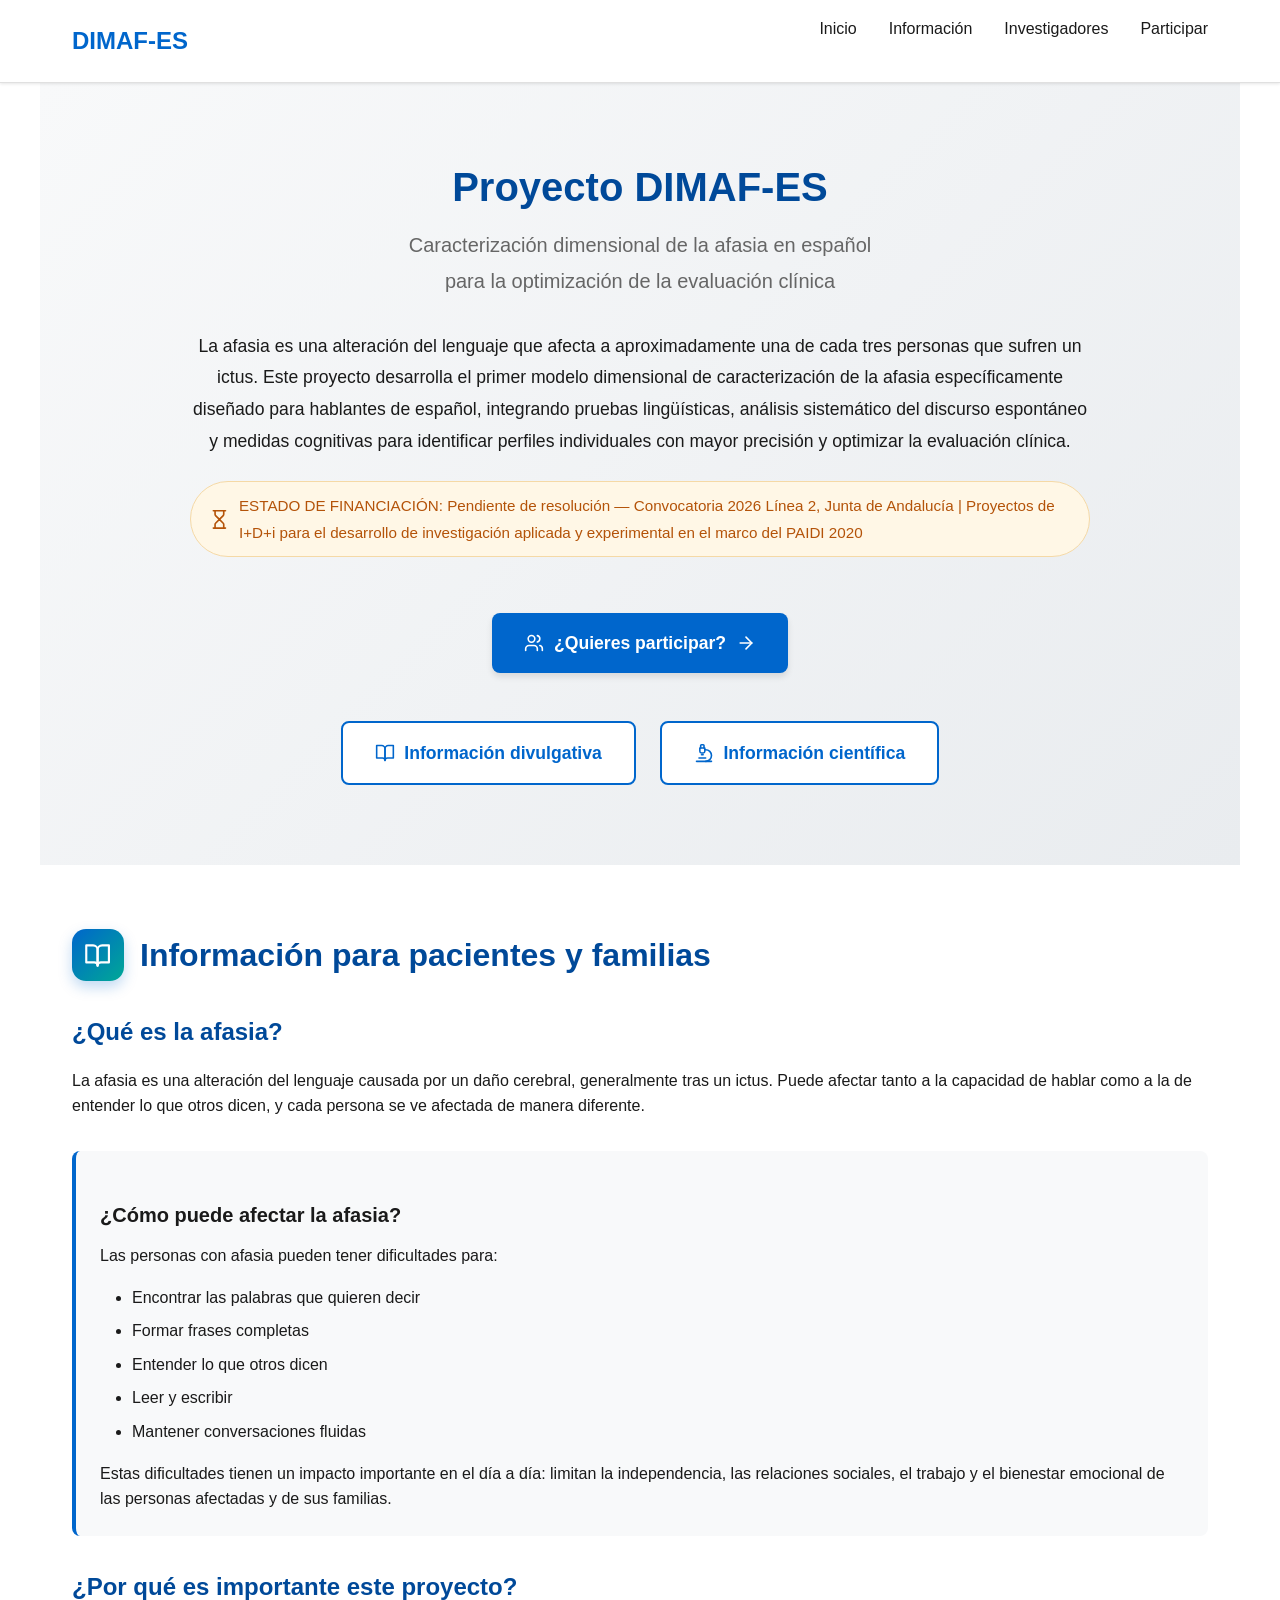
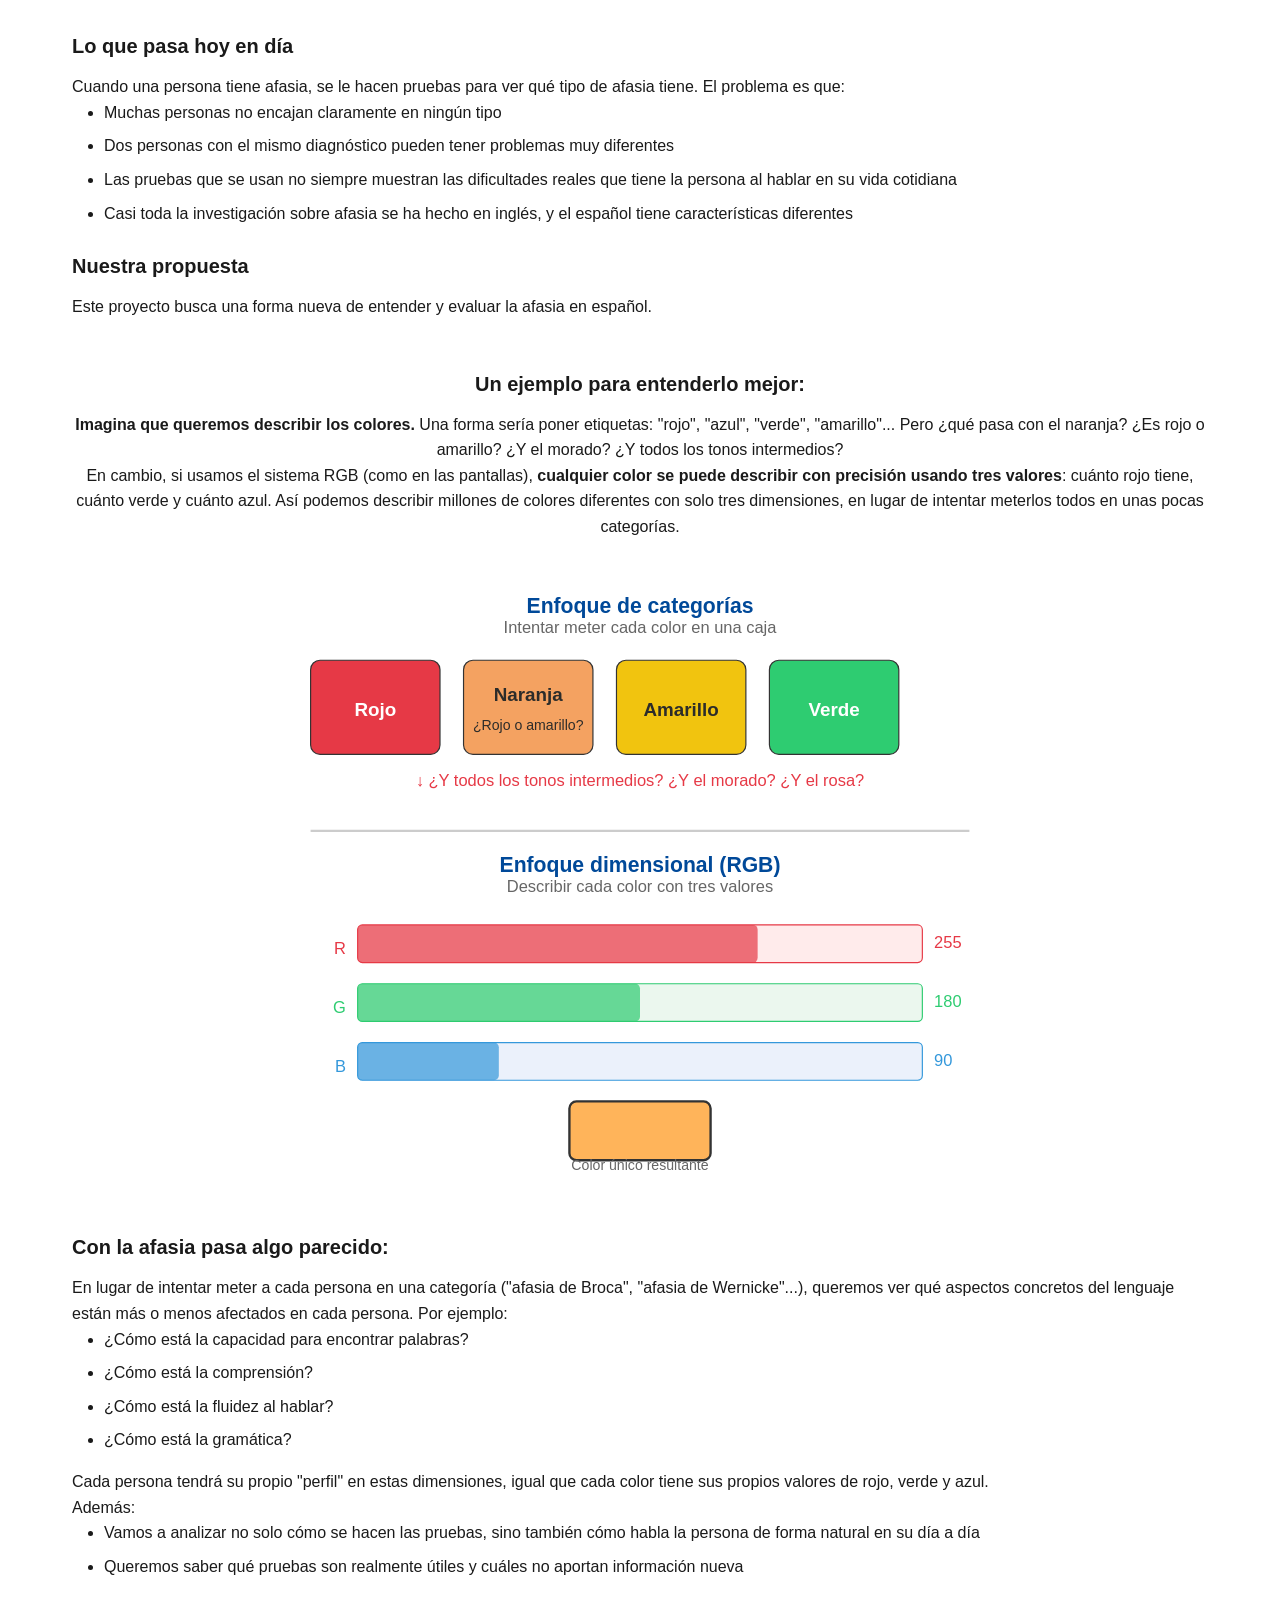
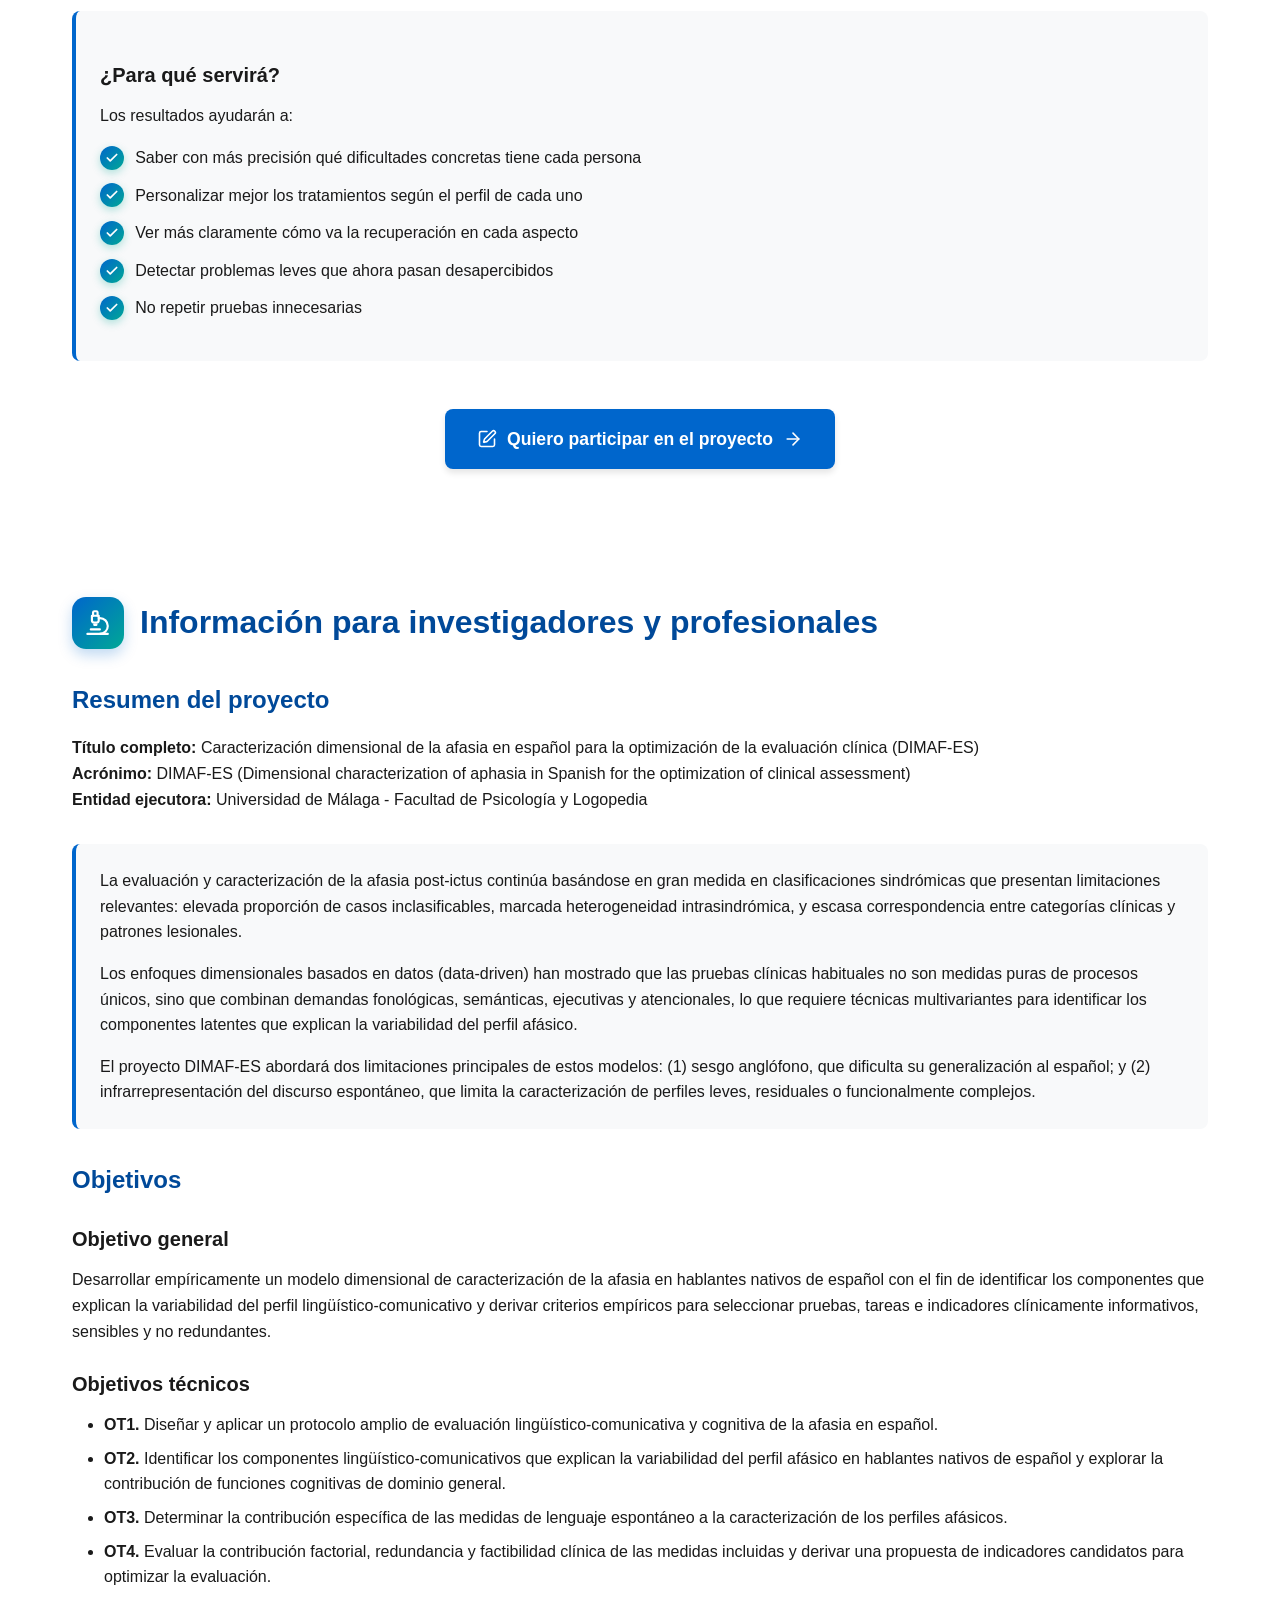
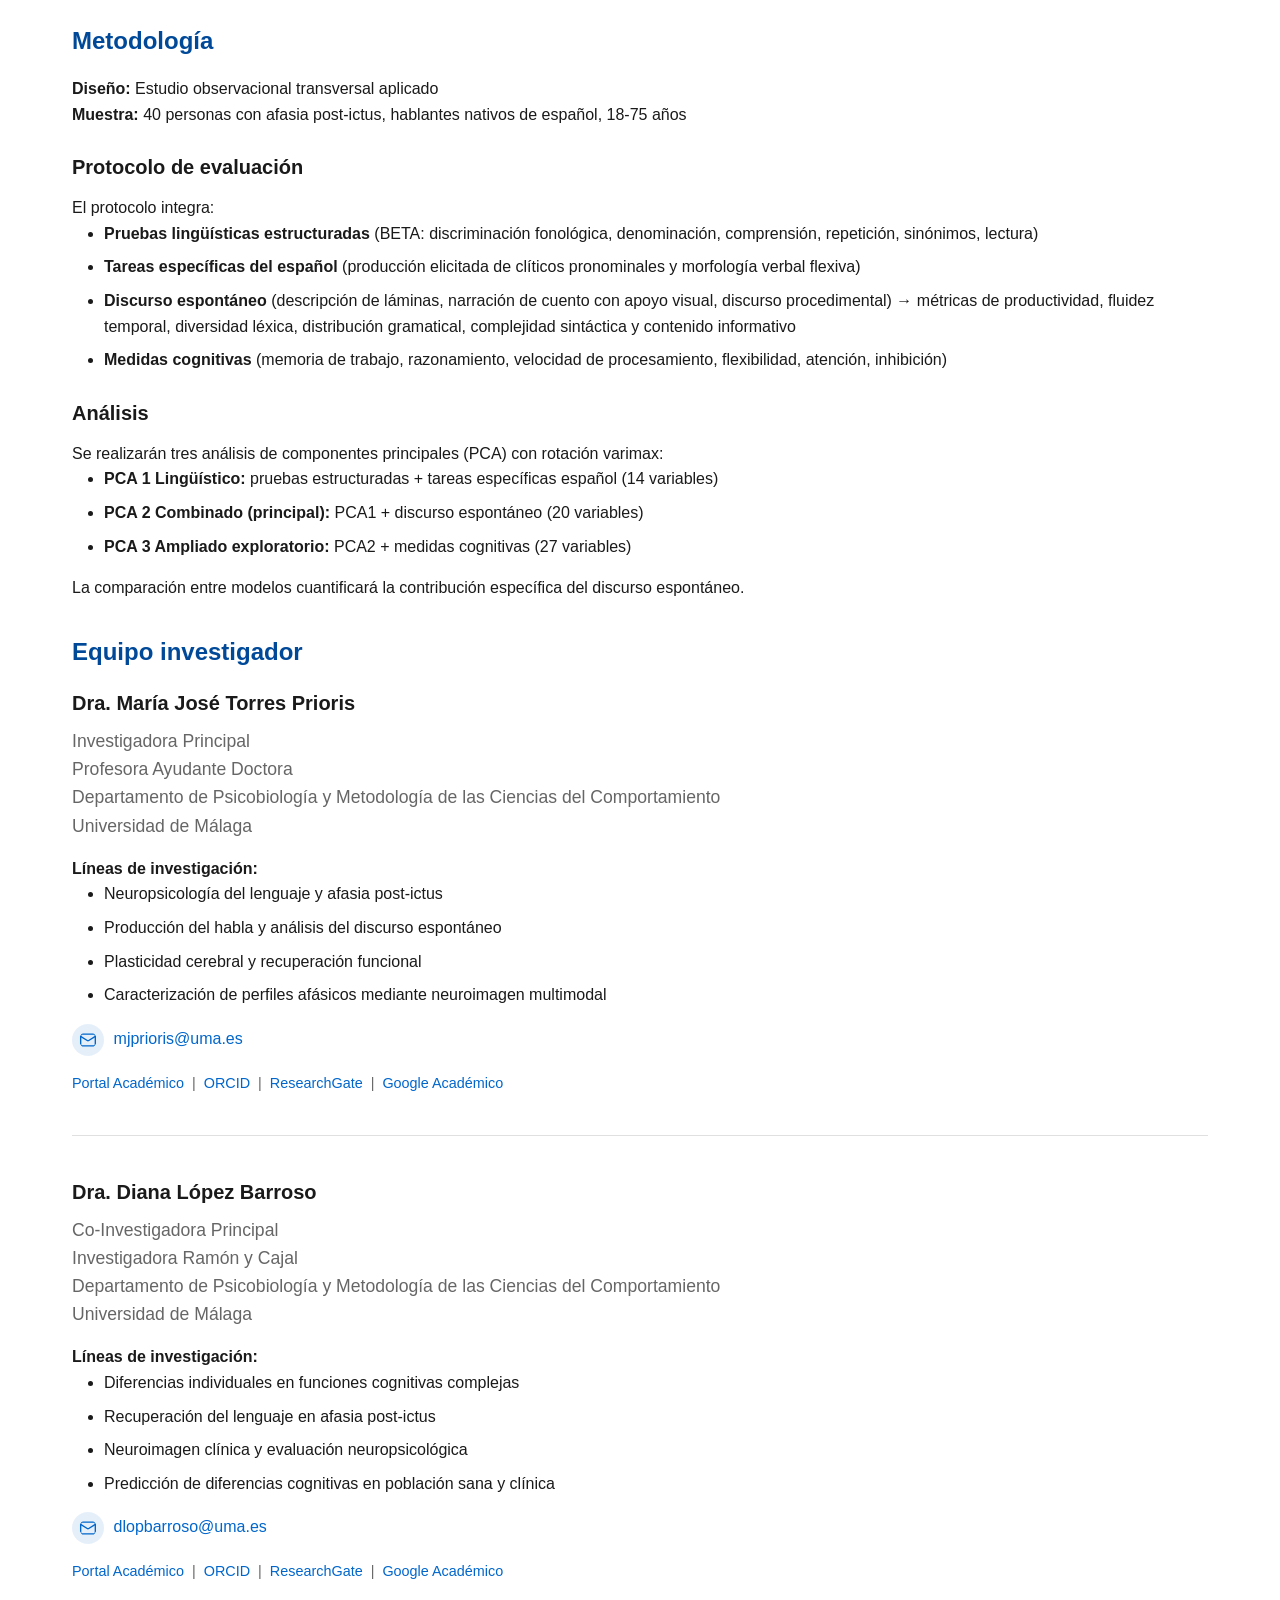
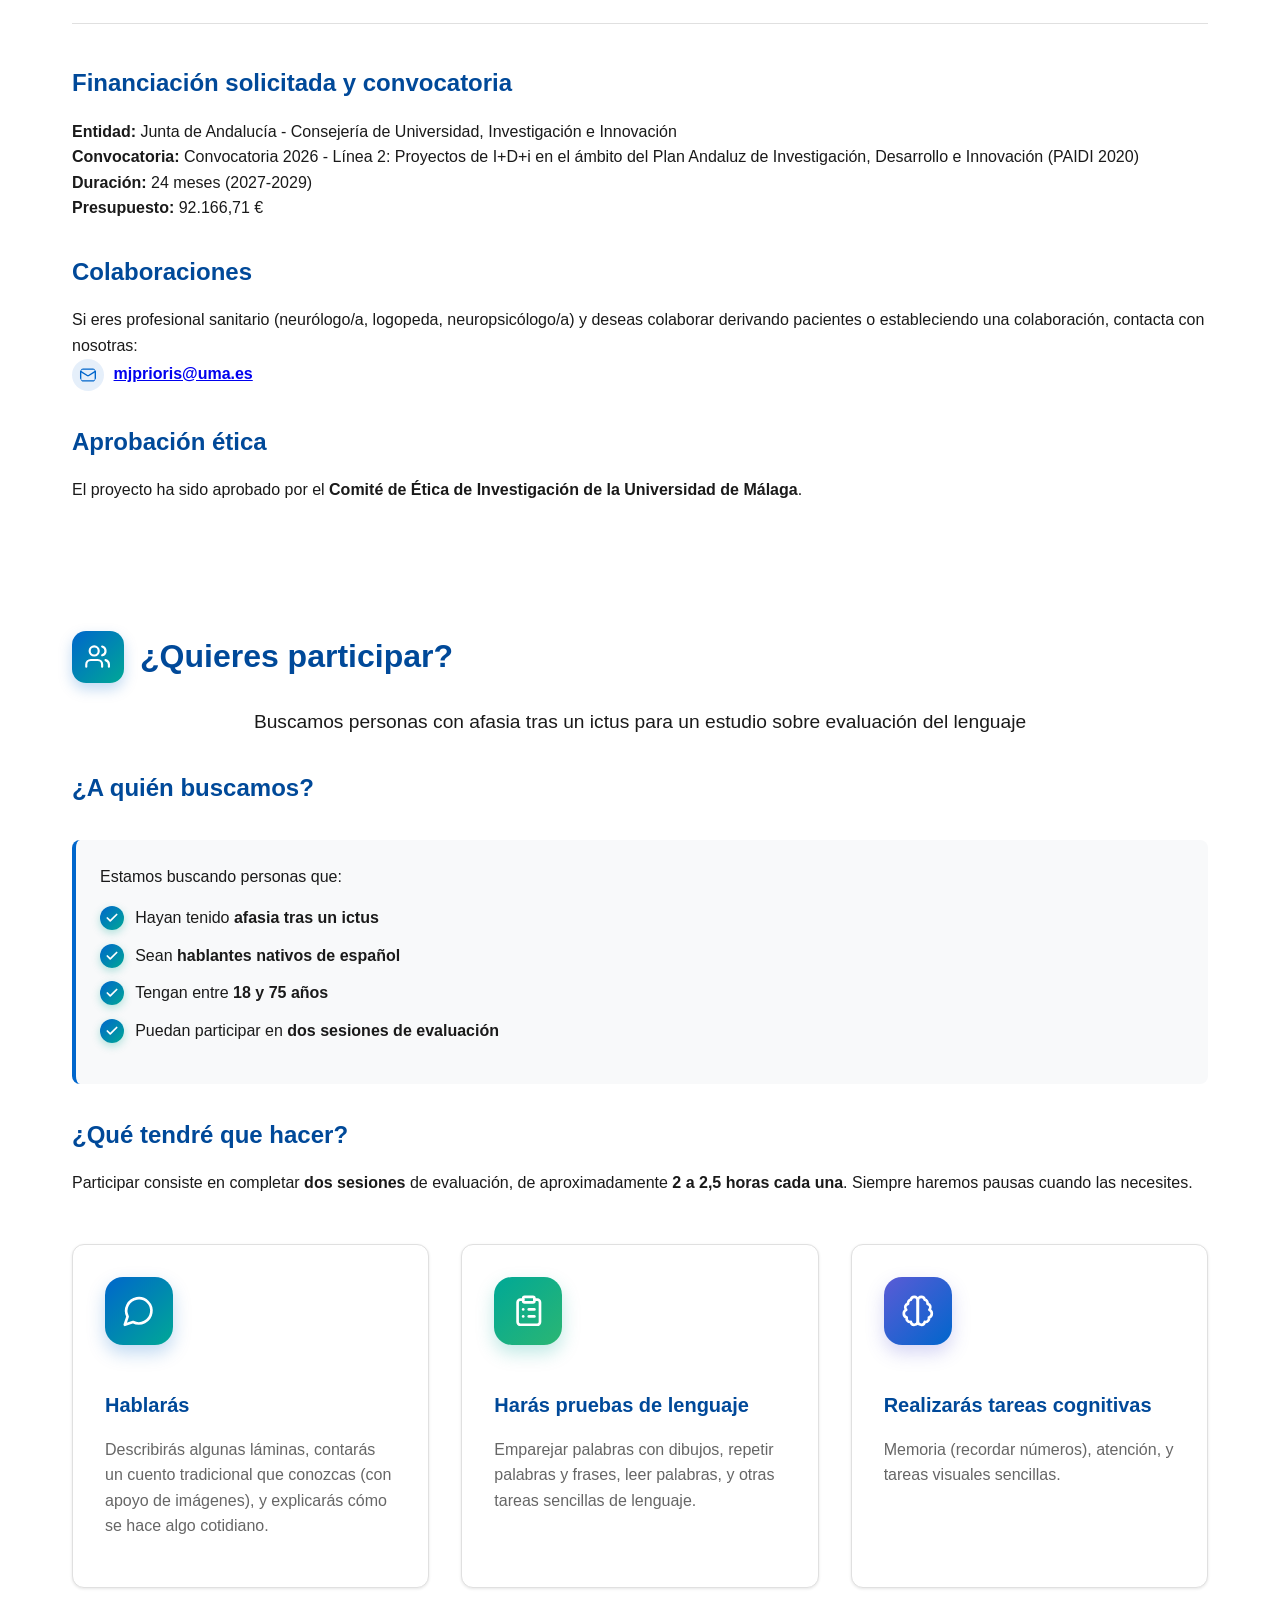
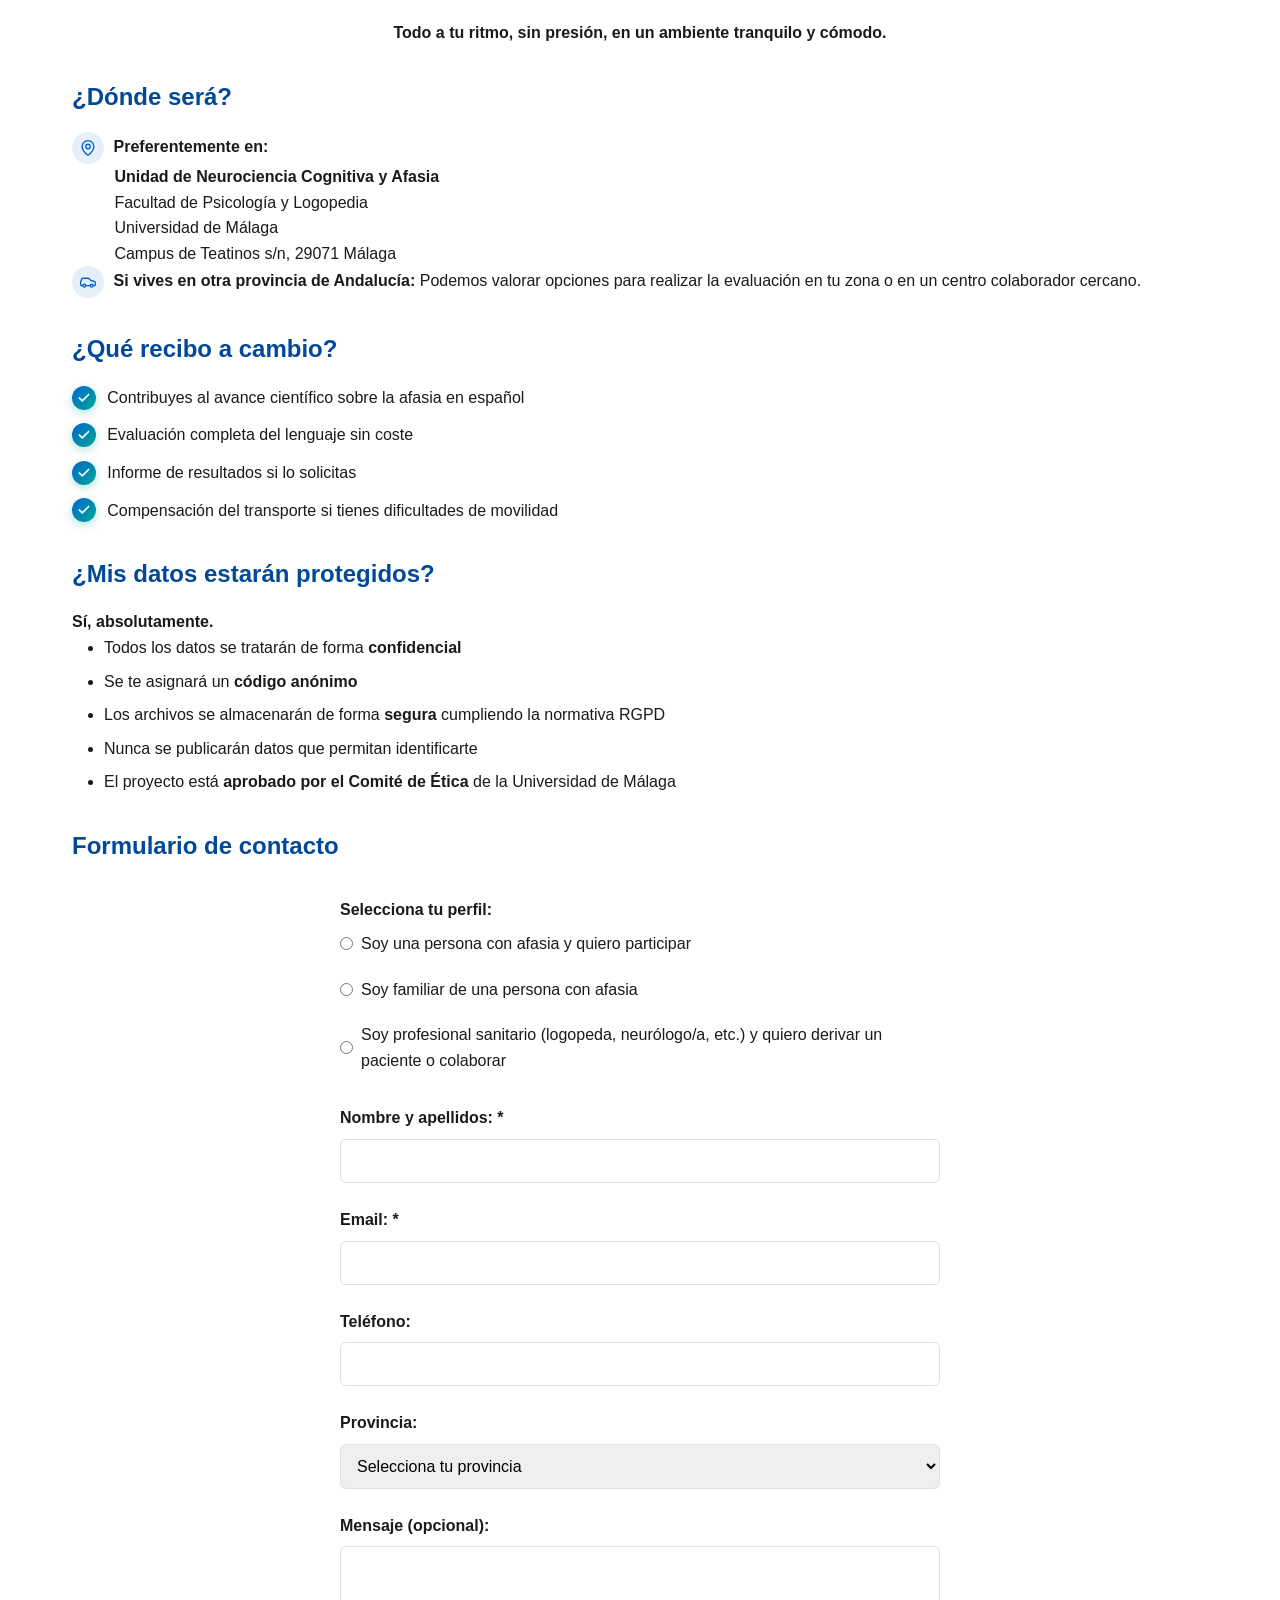
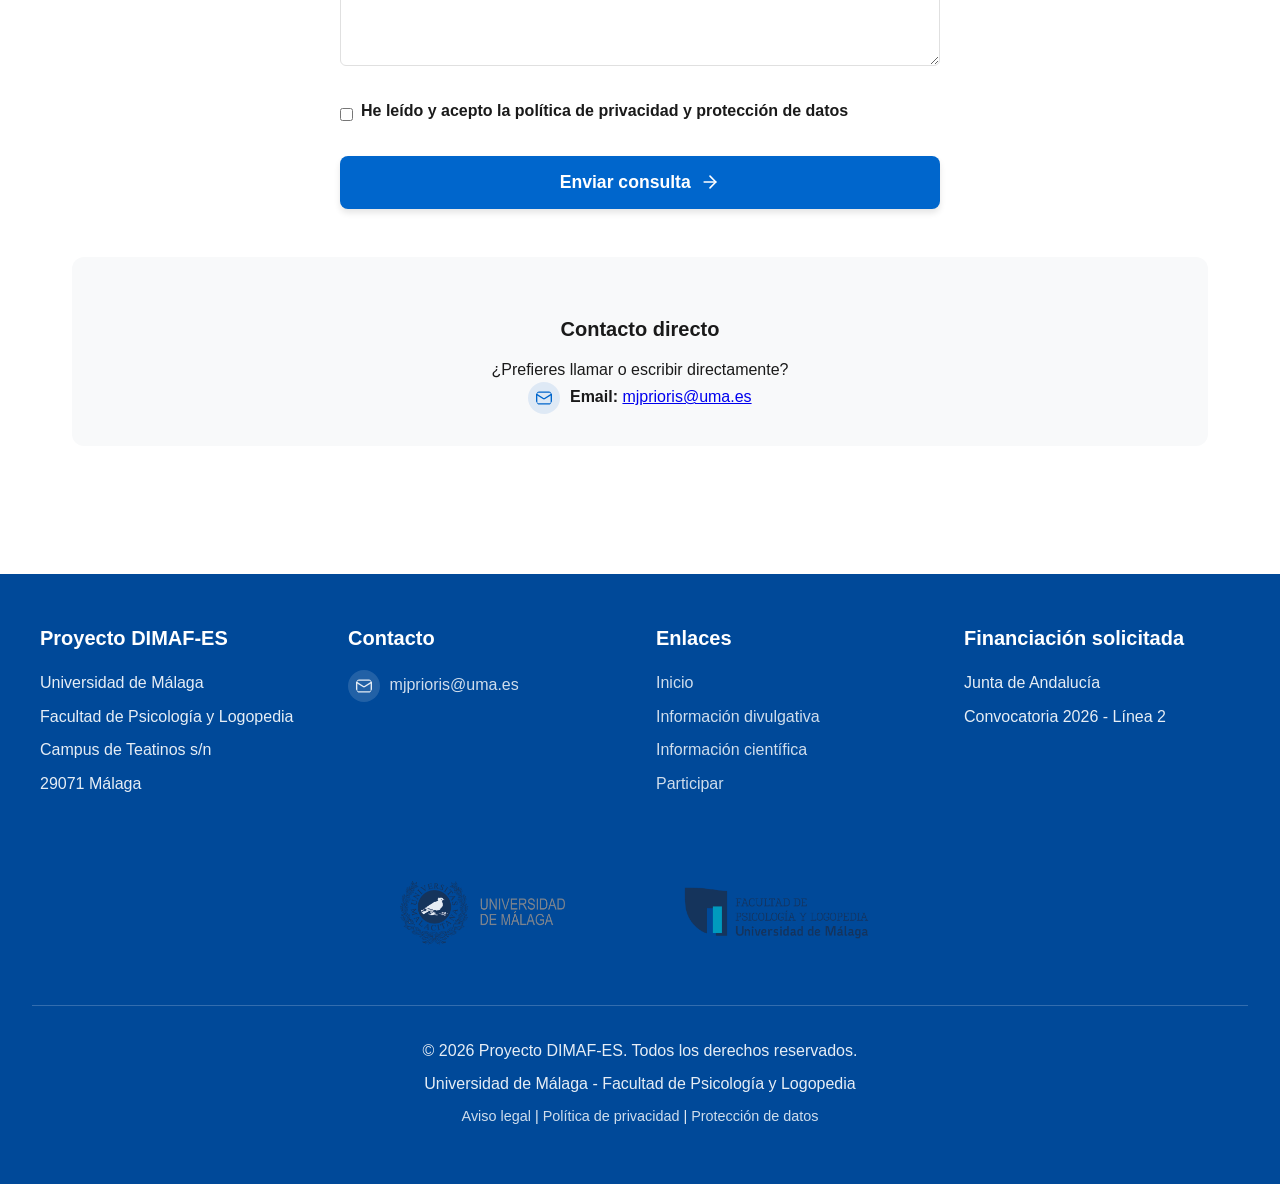
==== commit b58d996b: "Iconos más visibles y con color en cada lugar donde había un emoji Títulos de sección con icono en u" ====
--- a/index.html
+++ b/index.html
@@ -505,53 +505,141 @@
         }
 
         /* Iconos de línea (SVG, estilo Lucide) */
+        :root {
+            --grad-icon: linear-gradient(135deg, #0066cc 0%, #00a896 100%);
+        }
+
         .i {
             width: 1.1em;
             height: 1.1em;
             vertical-align: -0.18em;
             fill: none;
             stroke: currentColor;
-            stroke-width: 1.75;
+            stroke-width: 1.9;
             stroke-linecap: round;
             stroke-linejoin: round;
             flex-shrink: 0;
         }
 
-        .icon {
+        /* Títulos de sección con icono */
+        h2.with-icon {
+            display: flex;
+            align-items: center;
+            gap: 1rem;
+        }
+
+        .h2-icon {
             display: inline-flex;
             align-items: center;
             justify-content: center;
             width: 3.25rem;
             height: 3.25rem;
+            border-radius: 14px;
+            background: var(--grad-icon);
+            color: #fff;
+            box-shadow: 0 6px 14px rgba(0, 102, 204, 0.25);
+            flex-shrink: 0;
+        }
+
+        .h2-icon .i {
+            width: 1.7rem;
+            height: 1.7rem;
+            vertical-align: 0;
+        }
+
+        /* Tarjetas */
+        .icon {
+            display: inline-flex;
+            align-items: center;
+            justify-content: center;
+            width: 4.25rem;
+            height: 4.25rem;
             margin-bottom: 1.25rem;
+            border-radius: 18px;
+            background: var(--grad-icon);
+            color: #fff;
+            box-shadow: 0 8px 18px rgba(0, 102, 204, 0.25);
+            transition: transform 0.3s;
+        }
+
+        .card:nth-child(2) .icon {
+            background: linear-gradient(135deg, #00a896 0%, #2bb673 100%);
+            box-shadow: 0 8px 18px rgba(0, 168, 150, 0.25);
+        }
+
+        .card:nth-child(3) .icon {
+            background: linear-gradient(135deg, #5b5bd6 0%, #0066cc 100%);
+            box-shadow: 0 8px 18px rgba(91, 91, 214, 0.25);
+        }
+
+        .card:hover .icon {
+            transform: scale(1.06) rotate(-3deg);
+        }
+
+        .icon .i {
+            width: 2.1rem;
+            height: 2.1rem;
+            vertical-align: 0;
+        }
+
+        /* Correo, ubicación y transporte */
+
+        .meta-line .i {
+            box-sizing: content-box;
+            width: 1.1rem;
+            height: 1.1rem;
+            padding: 0.45rem;
             border-radius: 50%;
-            background: rgba(0, 102, 204, 0.08);
+            background: rgba(0, 102, 204, 0.1);
             color: var(--color-primary);
-        }
-
-        .icon .i {
-            width: 1.6rem;
-            height: 1.6rem;
+            vertical-align: middle;
+            margin-right: 0.6rem;
+        }
+
+        p.meta-line + p {
+            margin-left: 2.65rem;
+        }
+
+        footer .meta-line .i {
+            background: rgba(255, 255, 255, 0.15);
+            color: #fff;
+        }
+
+        /* Estado de financiación */
+        .status-pill {
+            display: inline-flex;
+            align-items: center;
+            gap: 0.6rem;
+            padding: 0.6rem 1.1rem;
+            border-radius: 999px;
+            background: #fff7e6;
+            border: 1px solid #f5d9a6;
+            text-align: left;
+        }
+
+        .status-pill .i {
+            width: 1.3rem;
+            height: 1.3rem;
             vertical-align: 0;
         }
 
-        .meta-line .i {
-            color: var(--color-primary);
-            margin-right: 0.4rem;
-        }
-
-        footer .meta-line .i {
-            color: inherit;
-            opacity: 0.85;
+        /* Botones */
+        .btn {
+            display: inline-flex;
+            align-items: center;
+            justify-content: center;
+            gap: 0.6rem;
         }
 
         .btn .i {
-            margin-left: 0.5rem;
+            width: 1.25rem;
+            height: 1.25rem;
+            vertical-align: 0;
             transition: transform 0.3s;
         }
 
-        .btn:hover .i {
-            transform: translateX(3px);
+        .btn:hover .i-go {
+            transform: translateX(4px);
         }
 
         /* Listas con marca de verificación */
@@ -562,19 +650,47 @@
 
         ul.check-list li {
             position: relative;
-            padding-left: 1.9rem;
+            padding-left: 2.2rem;
+            margin-bottom: 0.75rem;
         }
 
         ul.check-list li::before {
             content: "";
             position: absolute;
             left: 0;
-            top: 0.2em;
-            width: 1.15em;
-            height: 1.15em;
-            background-color: var(--color-accent);
-            -webkit-mask: url("data:image/svg+xml,%3Csvg xmlns='http://www.w3.org/2000/svg' viewBox='0 0 24 24' fill='none' stroke='black' stroke-width='2.25' stroke-linecap='round' stroke-linejoin='round'%3E%3Cpath d='M20 6 9 17l-5-5'/%3E%3C/svg%3E") center / contain no-repeat;
-            mask: url("data:image/svg+xml,%3Csvg xmlns='http://www.w3.org/2000/svg' viewBox='0 0 24 24' fill='none' stroke='black' stroke-width='2.25' stroke-linecap='round' stroke-linejoin='round'%3E%3Cpath d='M20 6 9 17l-5-5'/%3E%3C/svg%3E") center / contain no-repeat;
+            top: 0.05em;
+            width: 1.5em;
+            height: 1.5em;
+            border-radius: 50%;
+            background: var(--grad-icon) ;
+            box-shadow: 0 3px 8px rgba(0, 168, 150, 0.3);
+        }
+
+        ul.check-list li::after {
+            content: "";
+            position: absolute;
+            left: 0.3em;
+            top: 0.35em;
+            width: 0.9em;
+            height: 0.9em;
+            background-color: #fff;
+            -webkit-mask: url("data:image/svg+xml,%3Csvg xmlns='http://www.w3.org/2000/svg' viewBox='0 0 24 24' fill='none' stroke='black' stroke-width='3' stroke-linecap='round' stroke-linejoin='round'%3E%3Cpath d='M20 6 9 17l-5-5'/%3E%3C/svg%3E") center / contain no-repeat;
+            mask: url("data:image/svg+xml,%3Csvg xmlns='http://www.w3.org/2000/svg' viewBox='0 0 24 24' fill='none' stroke='black' stroke-width='3' stroke-linecap='round' stroke-linejoin='round'%3E%3Cpath d='M20 6 9 17l-5-5'/%3E%3C/svg%3E") center / contain no-repeat;
+        }
+
+        @media (max-width: 768px) {
+            h2.with-icon {
+                font-size: 1.6rem;
+            }
+
+            .h2-icon {
+                width: 2.75rem;
+                height: 2.75rem;
+            }
+
+            .status-pill {
+                border-radius: 16px;
+            }
         }
     </style>
 </head>
@@ -586,6 +702,11 @@
         <symbol id="i-pin" viewBox="0 0 24 24"><path d="M20 10c0 6-8 12-8 12s-8-6-8-12a8 8 0 0 1 16 0Z"/><circle cx="12" cy="10" r="3"/></symbol>
         <symbol id="i-car" viewBox="0 0 24 24"><path d="M19 17h2c.6 0 1-.4 1-1v-3c0-.9-.7-1.7-1.5-1.9C18.7 10.6 16 10 16 10s-1.3-1.4-2.2-2.3c-.5-.4-1.1-.7-1.8-.7H5c-.6 0-1.1.4-1.4.9l-1.4 2.9A3.7 3.7 0 0 0 2 12v4c0 .6.4 1 1 1h2"/><circle cx="7" cy="17" r="2"/><path d="M9 17h6"/><circle cx="17" cy="17" r="2"/></symbol>
         <symbol id="i-clock" viewBox="0 0 24 24"><circle cx="12" cy="12" r="10"/><path d="M12 6v6l4 2"/></symbol>
+        <symbol id="i-book" viewBox="0 0 24 24"><path d="M2 3h6a4 4 0 0 1 4 4v14a3 3 0 0 0-3-3H2z"/><path d="M22 3h-6a4 4 0 0 0-4 4v14a3 3 0 0 1 3-3h7z"/></symbol>
+        <symbol id="i-microscope" viewBox="0 0 24 24"><path d="M6 18h8"/><path d="M3 22h18"/><path d="M14 22a7 7 0 1 0 0-14h-1"/><path d="M9 14h2"/><path d="M9 12a2 2 0 0 1-2-2V6h6v4a2 2 0 0 1-2 2Z"/><path d="M12 6V3a1 1 0 0 0-1-1H9a1 1 0 0 0-1 1v3"/></symbol>
+        <symbol id="i-users" viewBox="0 0 24 24"><path d="M16 21v-2a4 4 0 0 0-4-4H6a4 4 0 0 0-4 4v2"/><circle cx="9" cy="7" r="4"/><path d="M22 21v-2a4 4 0 0 0-3-3.87"/><path d="M16 3.13a4 4 0 0 1 0 7.75"/></symbol>
+        <symbol id="i-pen" viewBox="0 0 24 24"><path d="M12 3H5a2 2 0 0 0-2 2v14a2 2 0 0 0 2 2h14a2 2 0 0 0 2-2v-7"/><path d="M18.375 2.625a1 1 0 0 1 3 3l-9.013 9.014a2 2 0 0 1-.853.505l-2.873.84a.5.5 0 0 1-.62-.62l.84-2.873a2 2 0 0 1 .506-.852z"/></symbol>
+        <symbol id="i-hourglass" viewBox="0 0 24 24"><path d="M5 22h14"/><path d="M5 2h14"/><path d="M17 22v-4.172a2 2 0 0 0-.586-1.414L12 12l-4.414 4.414A2 2 0 0 0 7 17.828V22"/><path d="M7 2v4.172a2 2 0 0 0 .586 1.414L12 12l4.414-4.414A2 2 0 0 0 17 6.172V2"/></symbol>
         <symbol id="i-arrow" viewBox="0 0 24 24"><path d="M5 12h14"/><path d="m12 5 7 7-7 7"/></symbol>
         <symbol id="i-speech" viewBox="0 0 24 24"><path d="M7.9 20A9 9 0 1 0 4 16.1L2 22Z"/></symbol>
         <symbol id="i-clipboard" viewBox="0 0 24 24"><rect width="8" height="4" x="8" y="2" rx="1"/><path d="M16 4h2a2 2 0 0 1 2 2v14a2 2 0 0 1-2 2H6a2 2 0 0 1-2-2V6a2 2 0 0 1 2-2h2"/><path d="M12 11h4"/><path d="M12 16h4"/><path d="M8 11h.01"/><path d="M8 16h.01"/></symbol>
@@ -615,20 +736,20 @@
         <p>La afasia es una alteración del lenguaje que afecta a aproximadamente una de cada tres personas que sufren un ictus. Este proyecto desarrolla el primer modelo dimensional de caracterización de la afasia específicamente diseñado para hablantes de español, integrando pruebas lingüísticas, análisis sistemático del discurso espontáneo y medidas cognitivas para identificar perfiles individuales con mayor precisión y optimizar la evaluación clínica.</p>
         
         <p style="color: #B45309; font-size: 0.95rem; margin-top: 1.5rem; font-weight: 500;">
-            <svg class="i" aria-hidden="true"><use href="#i-clock"/></svg> ESTADO DE FINANCIACIÓN: Pendiente de resolución — Convocatoria 2026 Línea 2, Junta de Andalucía | Proyectos de I+D+i para el desarrollo de investigación aplicada y experimental en el marco del PAIDI 2020
+            <span class="status-pill"><svg class="i" aria-hidden="true"><use href="#i-hourglass"/></svg><span>ESTADO DE FINANCIACIÓN: Pendiente de resolución — Convocatoria 2026 Línea 2, Junta de Andalucía | Proyectos de I+D+i para el desarrollo de investigación aplicada y experimental en el marco del PAIDI 2020</span></span>
         </p>
 
-        <a href="#participar" class="btn btn-primary" style="margin-top: 2rem;">¿Quieres participar?<svg class="i" aria-hidden="true"><use href="#i-arrow"/></svg></a>
+        <a href="#participar" class="btn btn-primary" style="margin-top: 2rem;"><svg class="i" aria-hidden="true"><use href="#i-users"/></svg>¿Quieres participar?<svg class="i i-go" aria-hidden="true"><use href="#i-arrow"/></svg></a>
 
         <div class="btn-group">
-            <a href="#divulgativa" class="btn btn-secondary">Información divulgativa</a>
-            <a href="#cientifica" class="btn btn-secondary">Información científica</a>
+            <a href="#divulgativa" class="btn btn-secondary"><svg class="i" aria-hidden="true"><use href="#i-book"/></svg>Información divulgativa</a>
+            <a href="#cientifica" class="btn btn-secondary"><svg class="i" aria-hidden="true"><use href="#i-microscope"/></svg>Información científica</a>
         </div>
     </section>
 
     <!-- Sección Divulgativa -->
     <section id="divulgativa">
-        <h2>Información para pacientes y familias</h2>
+        <h2 class="with-icon"><span class="h2-icon"><svg class="i" aria-hidden="true"><use href="#i-book"/></svg></span>Información para pacientes y familias</h2>
 
         <h3>¿Qué es la afasia?</h3>
         <p>La afasia es una alteración del lenguaje causada por un daño cerebral, generalmente tras un ictus. Puede afectar tanto a la capacidad de hablar como a la de entender lo que otros dicen, y cada persona se ve afectada de manera diferente.</p>
@@ -748,13 +869,13 @@
         </div>
 
         <div style="text-align: center; margin-top: 3rem;">
-            <a href="#participar" class="btn btn-primary">Quiero participar en el proyecto<svg class="i" aria-hidden="true"><use href="#i-arrow"/></svg></a>
+            <a href="#participar" class="btn btn-primary"><svg class="i" aria-hidden="true"><use href="#i-pen"/></svg>Quiero participar en el proyecto<svg class="i i-go" aria-hidden="true"><use href="#i-arrow"/></svg></a>
         </div>
     </section>
 
     <!-- Sección Científica -->
     <section id="cientifica">
-        <h2>Información para investigadores y profesionales</h2>
+        <h2 class="with-icon"><span class="h2-icon"><svg class="i" aria-hidden="true"><use href="#i-microscope"/></svg></span>Información para investigadores y profesionales</h2>
 
         <h3>Resumen del proyecto</h3>
         <p><strong>Título completo:</strong> Caracterización dimensional de la afasia en español para la optimización de la evaluación clínica (DIMAF-ES)</p>
@@ -872,7 +993,7 @@
 
     <!-- Sección Participar -->
     <section id="participar">
-        <h2>¿Quieres participar?</h2>
+        <h2 class="with-icon"><span class="h2-icon"><svg class="i" aria-hidden="true"><use href="#i-users"/></svg></span>¿Quieres participar?</h2>
         <p style="font-size: 1.2rem; text-align: center; margin-bottom: 2rem;">Buscamos personas con afasia tras un ictus para un estudio sobre evaluación del lenguaje</p>
 
         <h3>¿A quién buscamos?</h3>
@@ -999,7 +1120,7 @@
                 </div>
             </div>
 
-            <button type="submit" class="btn btn-primary" style="width: 100%;">Enviar consulta</button>
+            <button type="submit" class="btn btn-primary" style="width: 100%;">Enviar consulta<svg class="i i-go" aria-hidden="true"><use href="#i-arrow"/></svg></button>
         </form>
 
         <div style="text-align: center; margin-top: 3rem; padding: 2rem; background: var(--color-bg-alt); border-radius: 12px;">
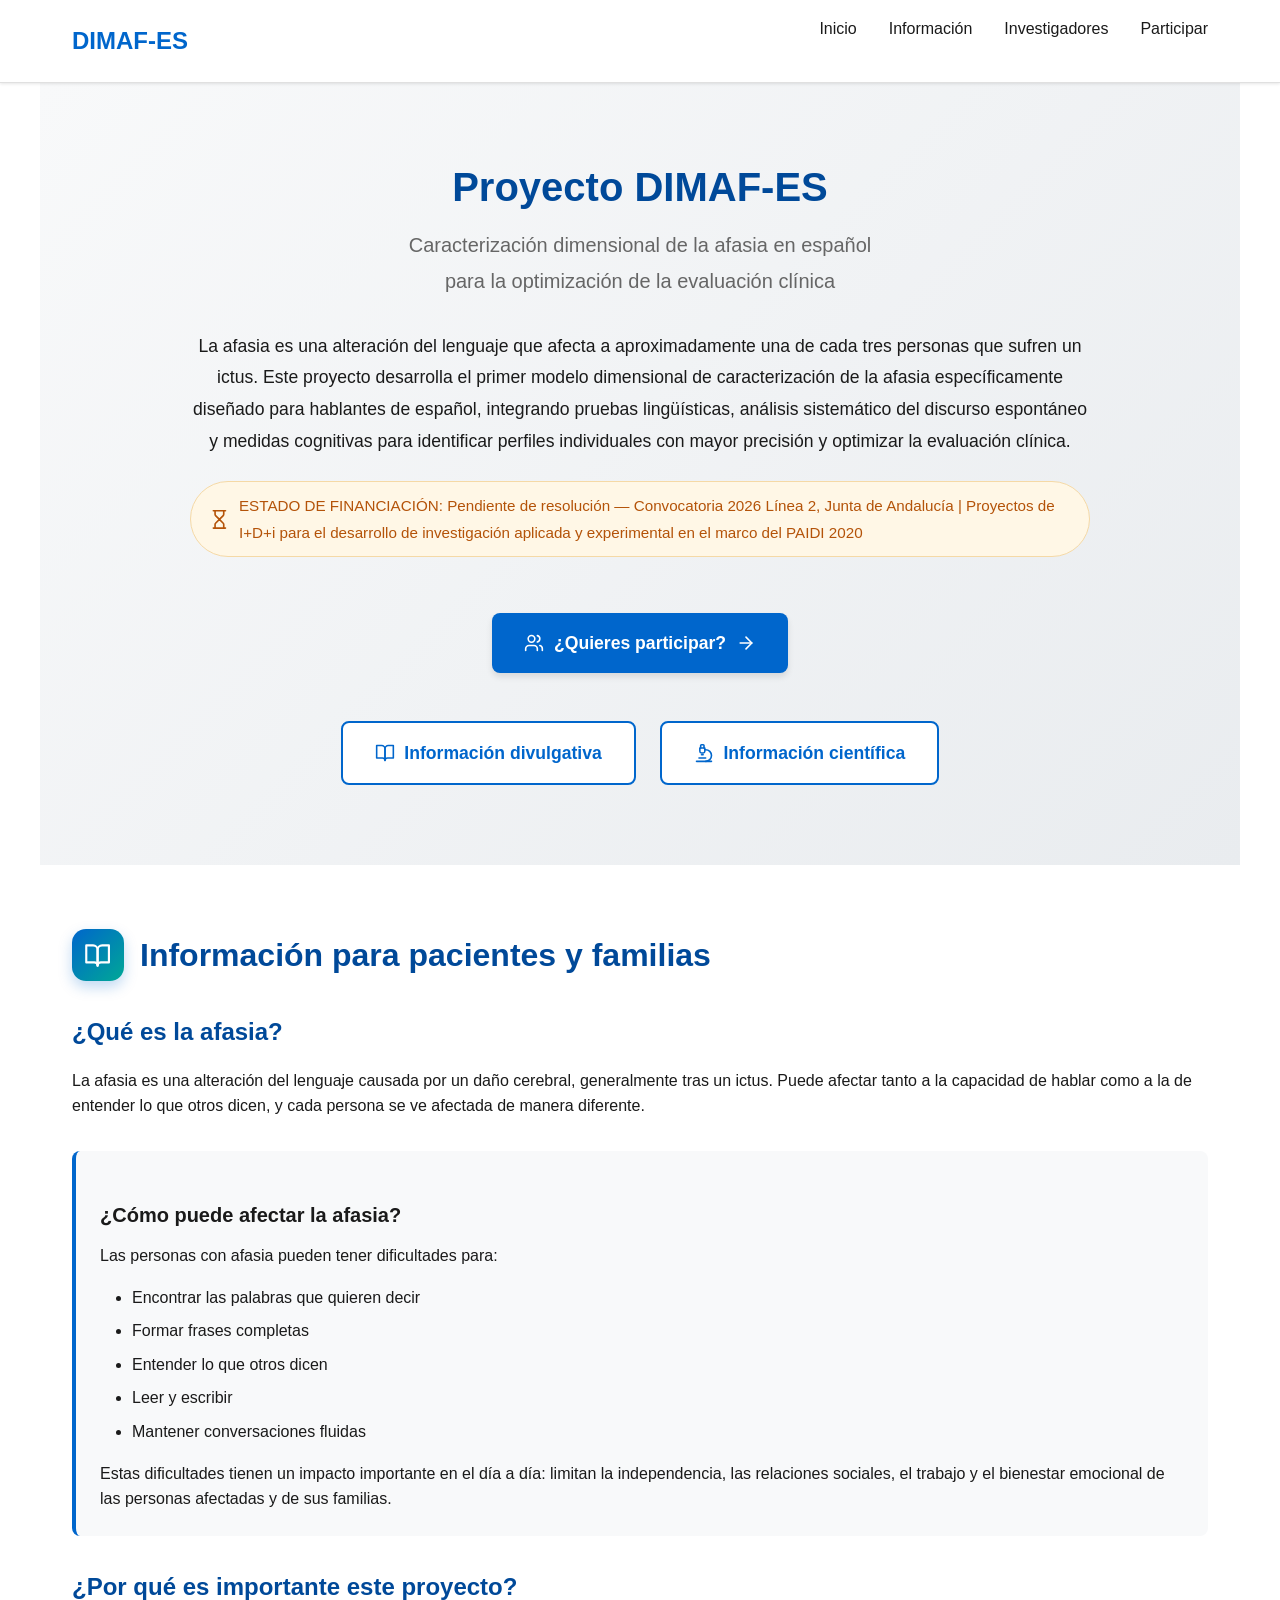
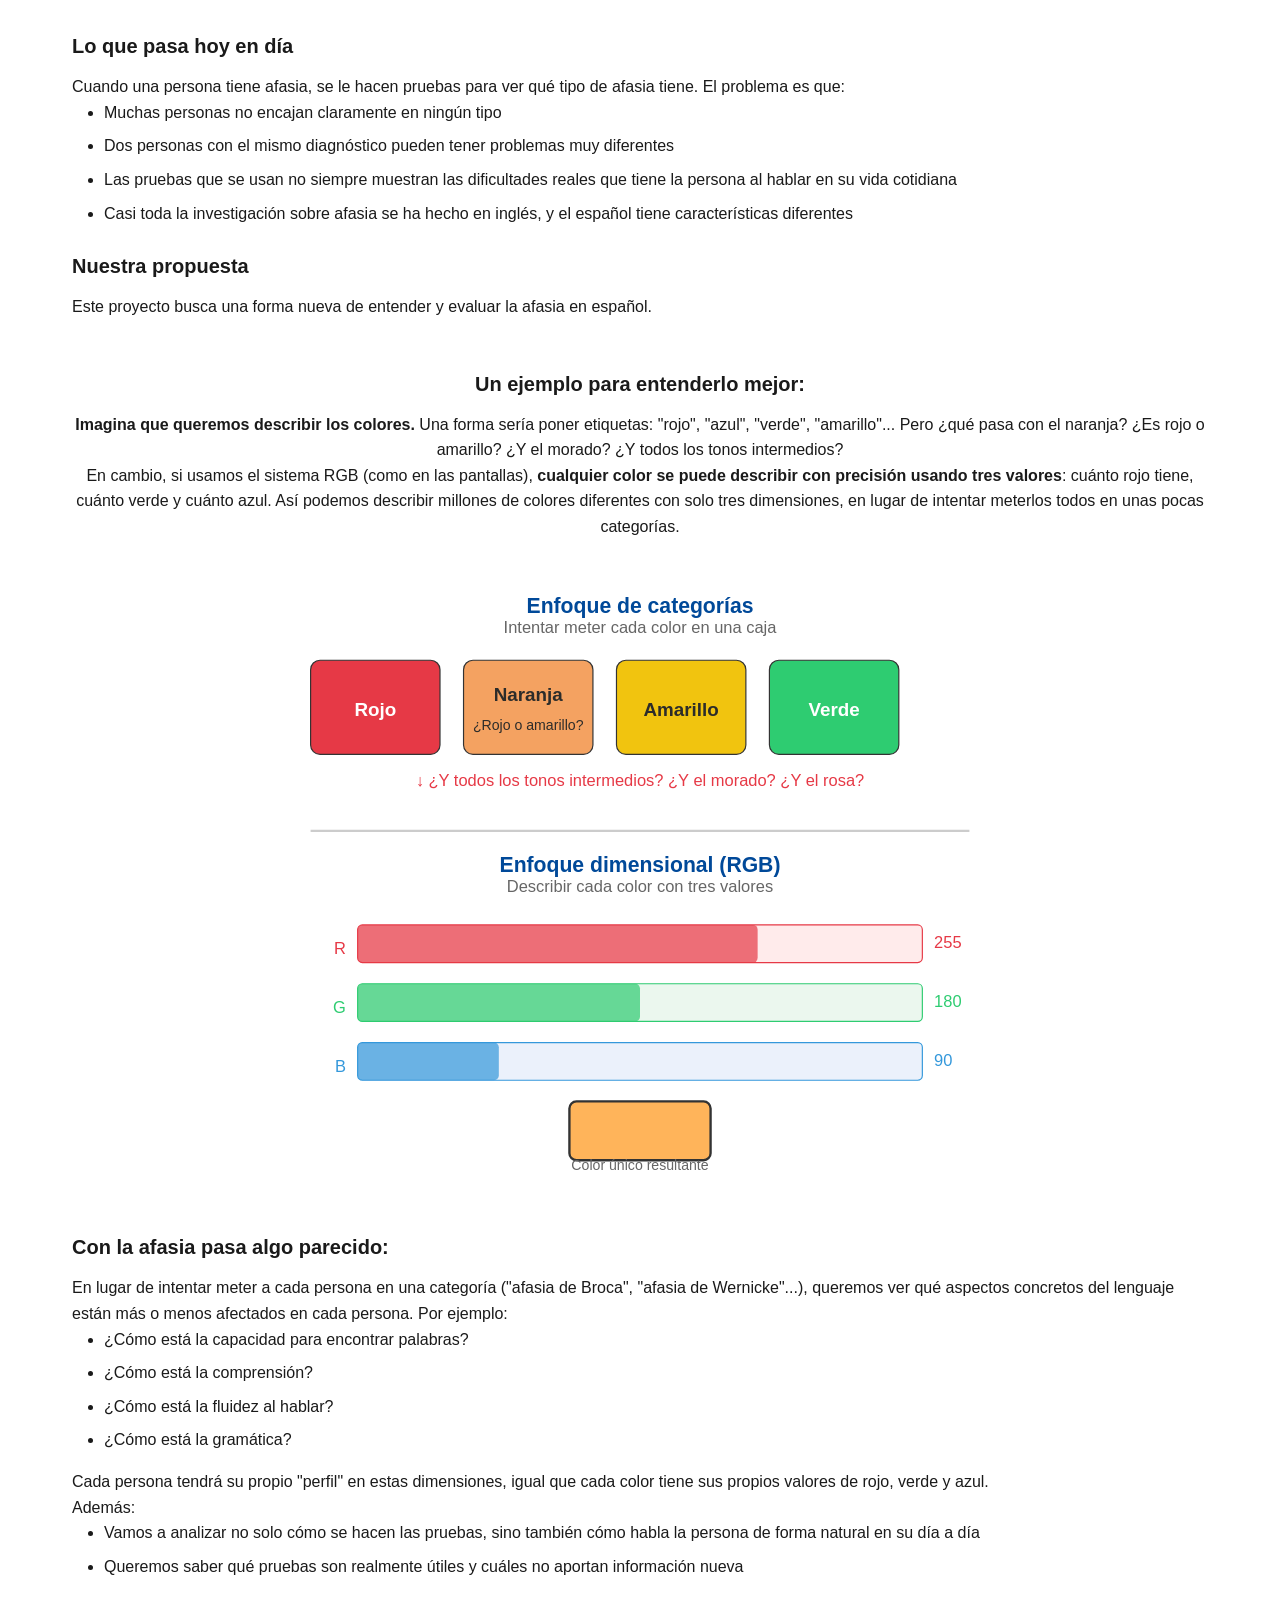
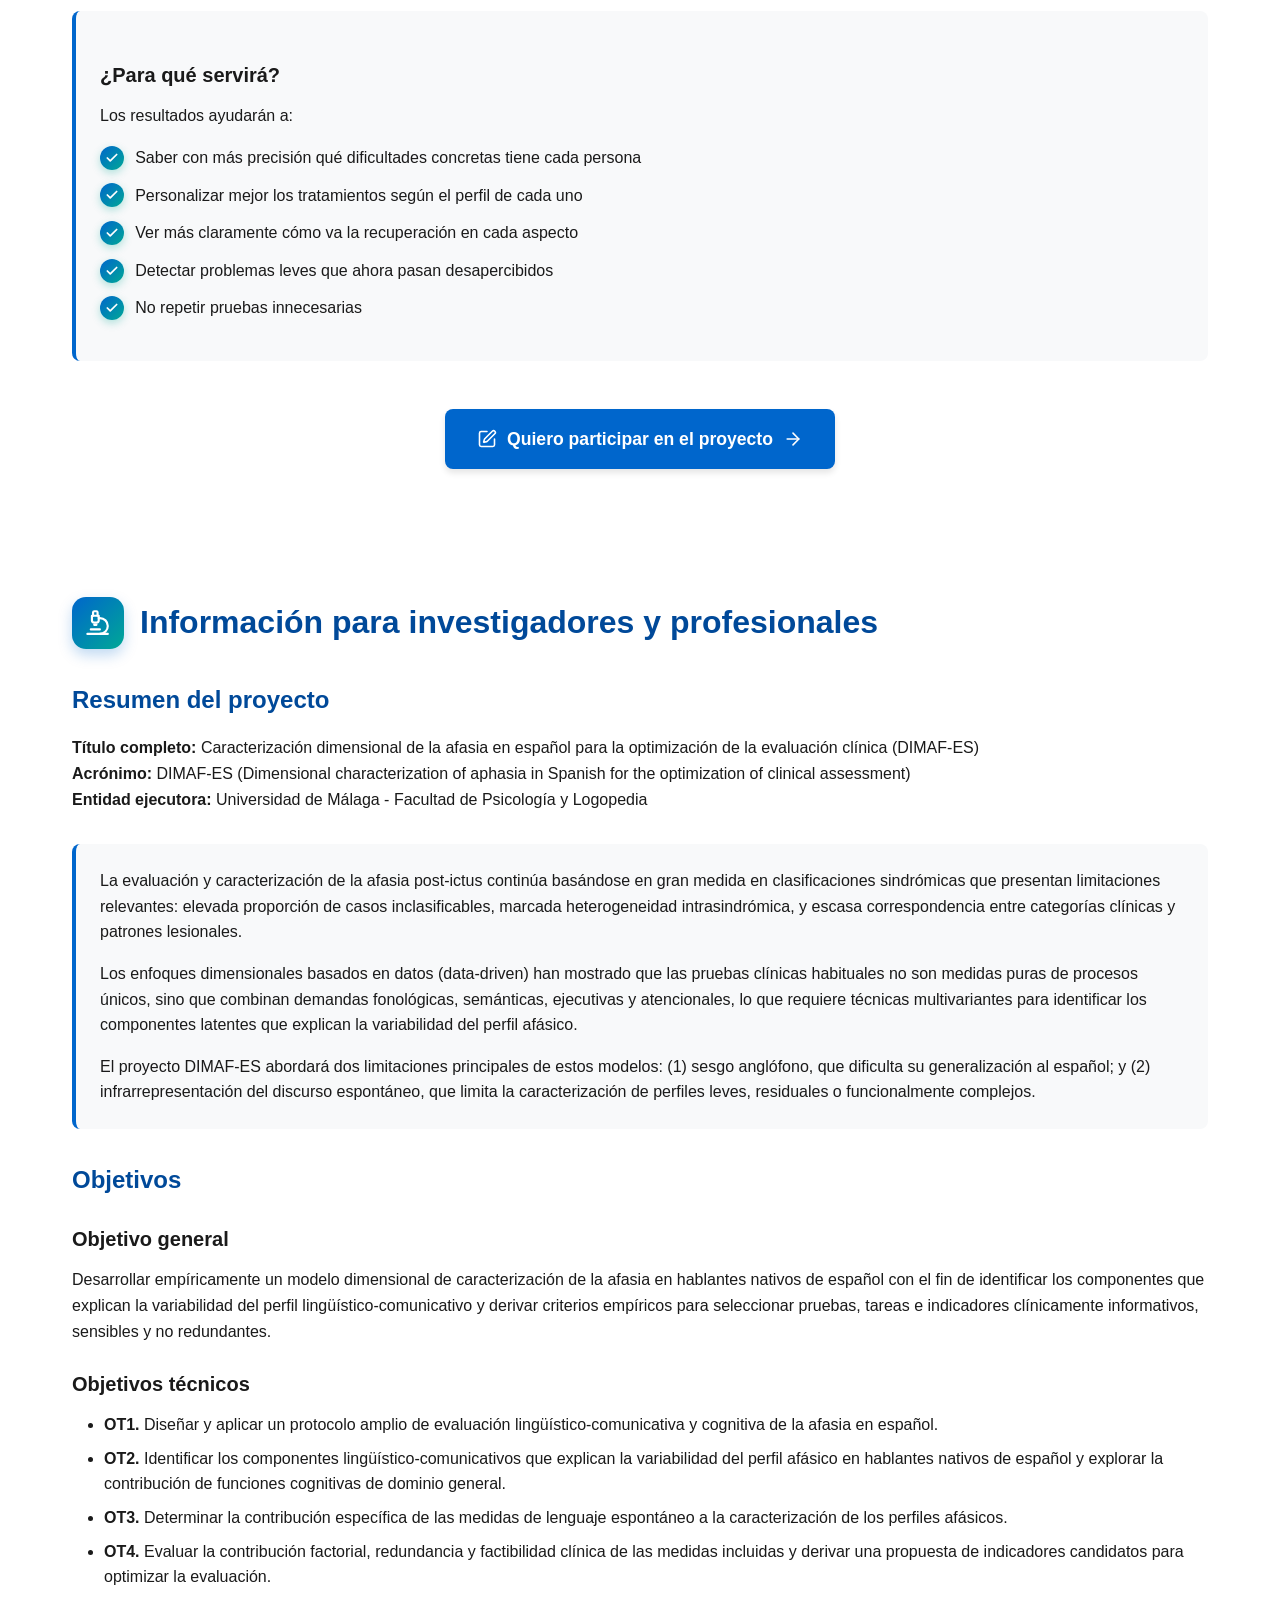
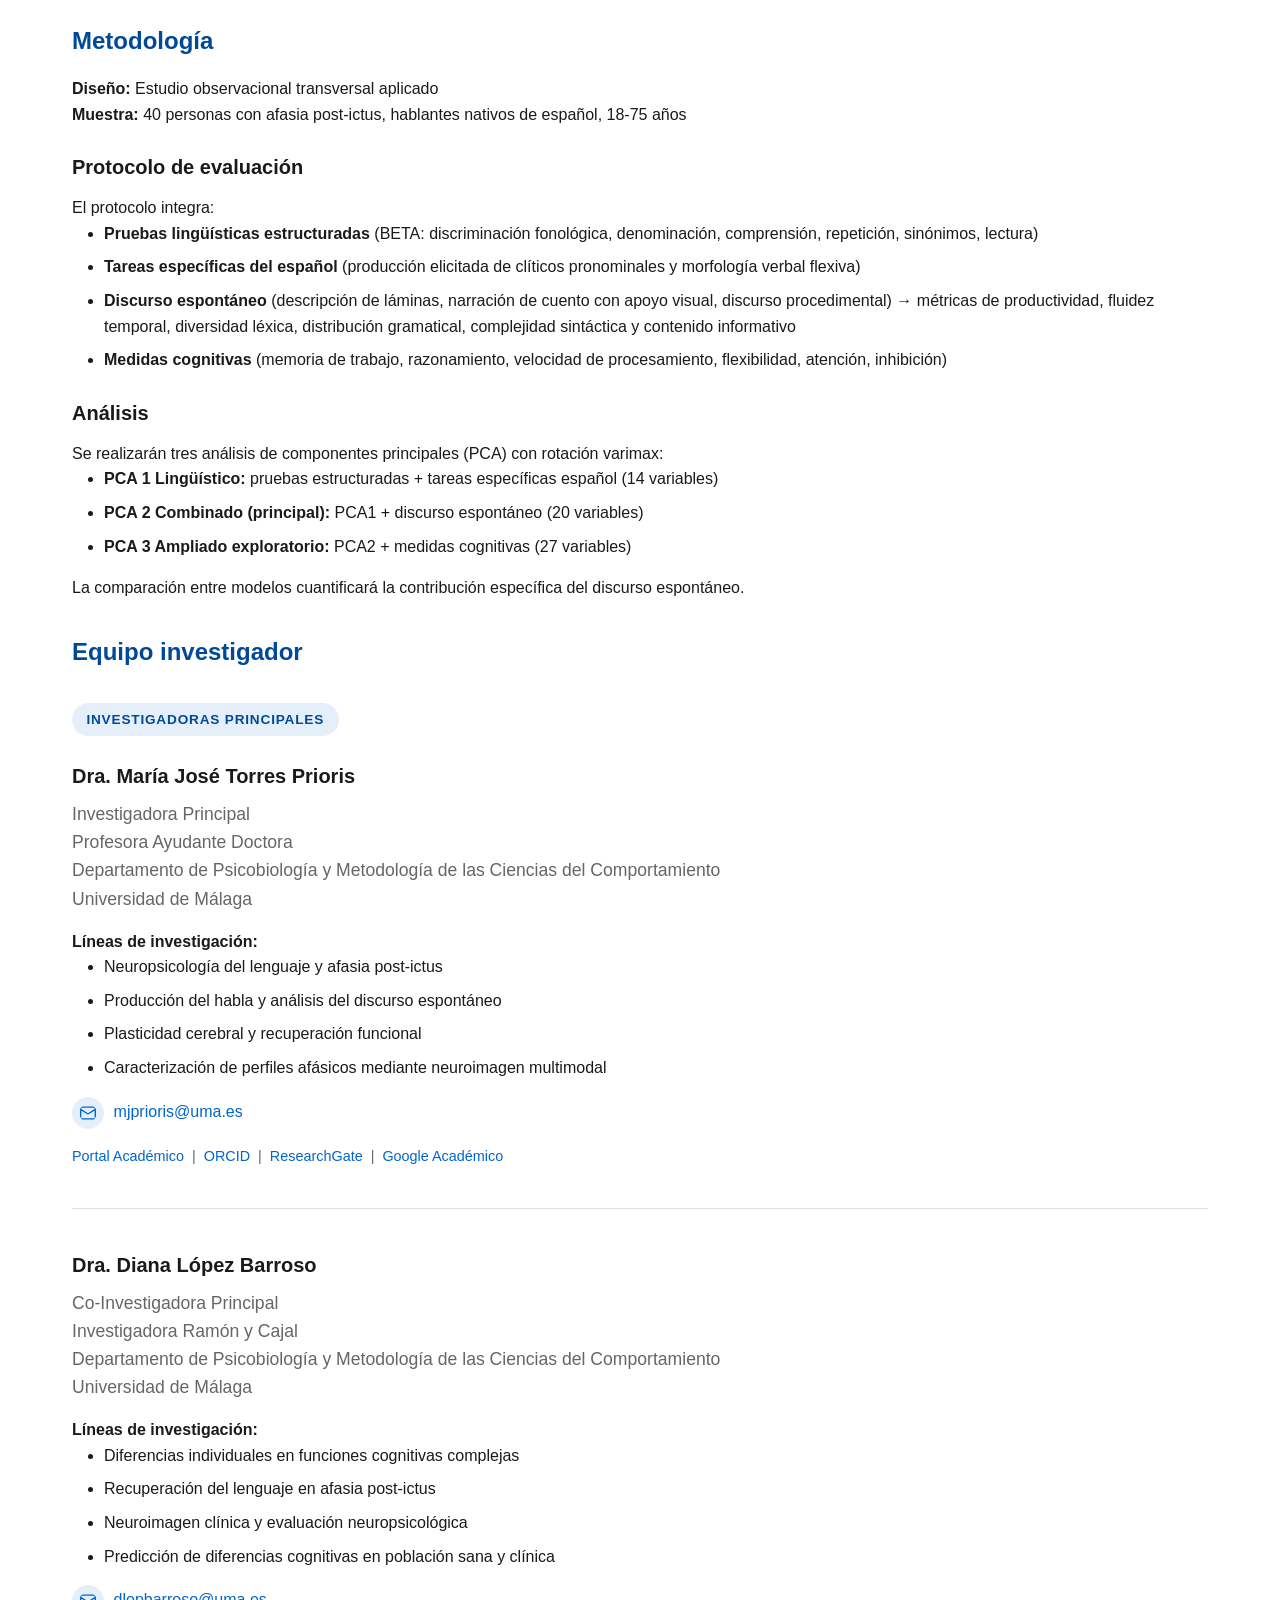
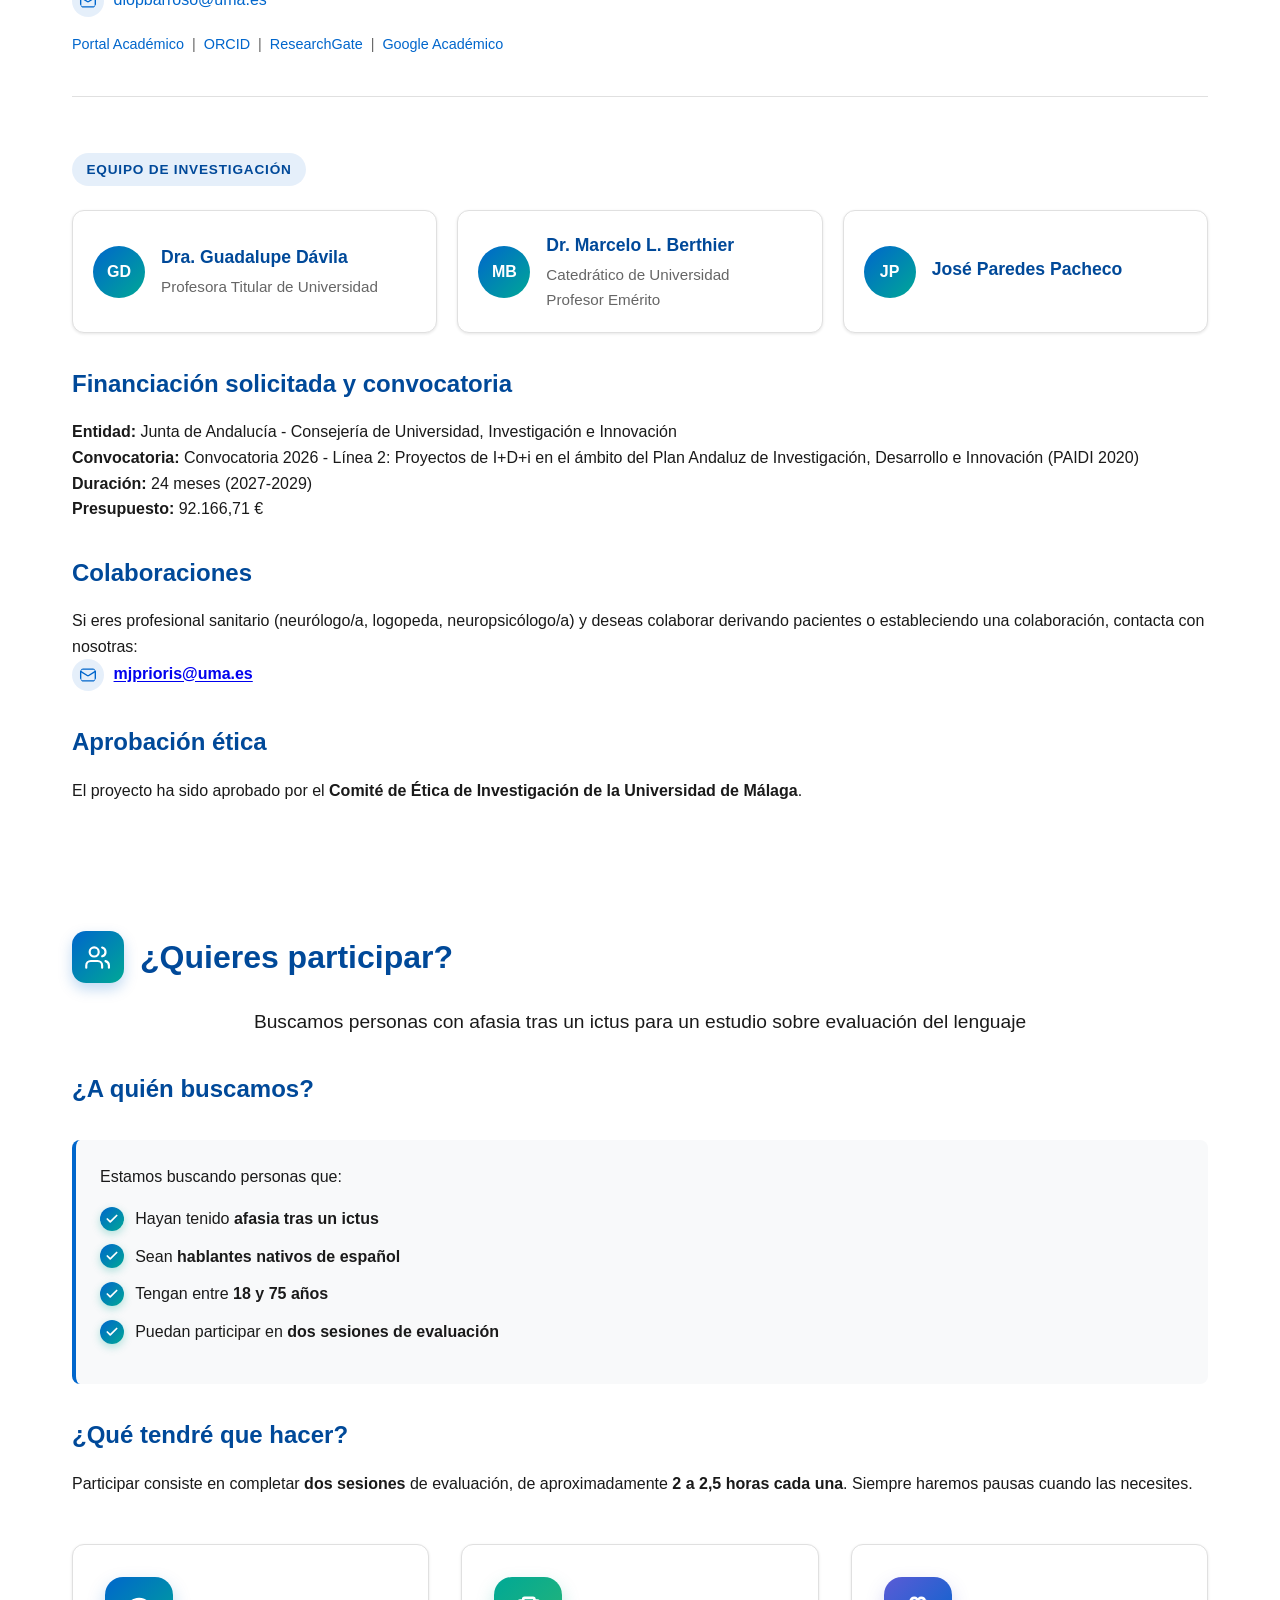
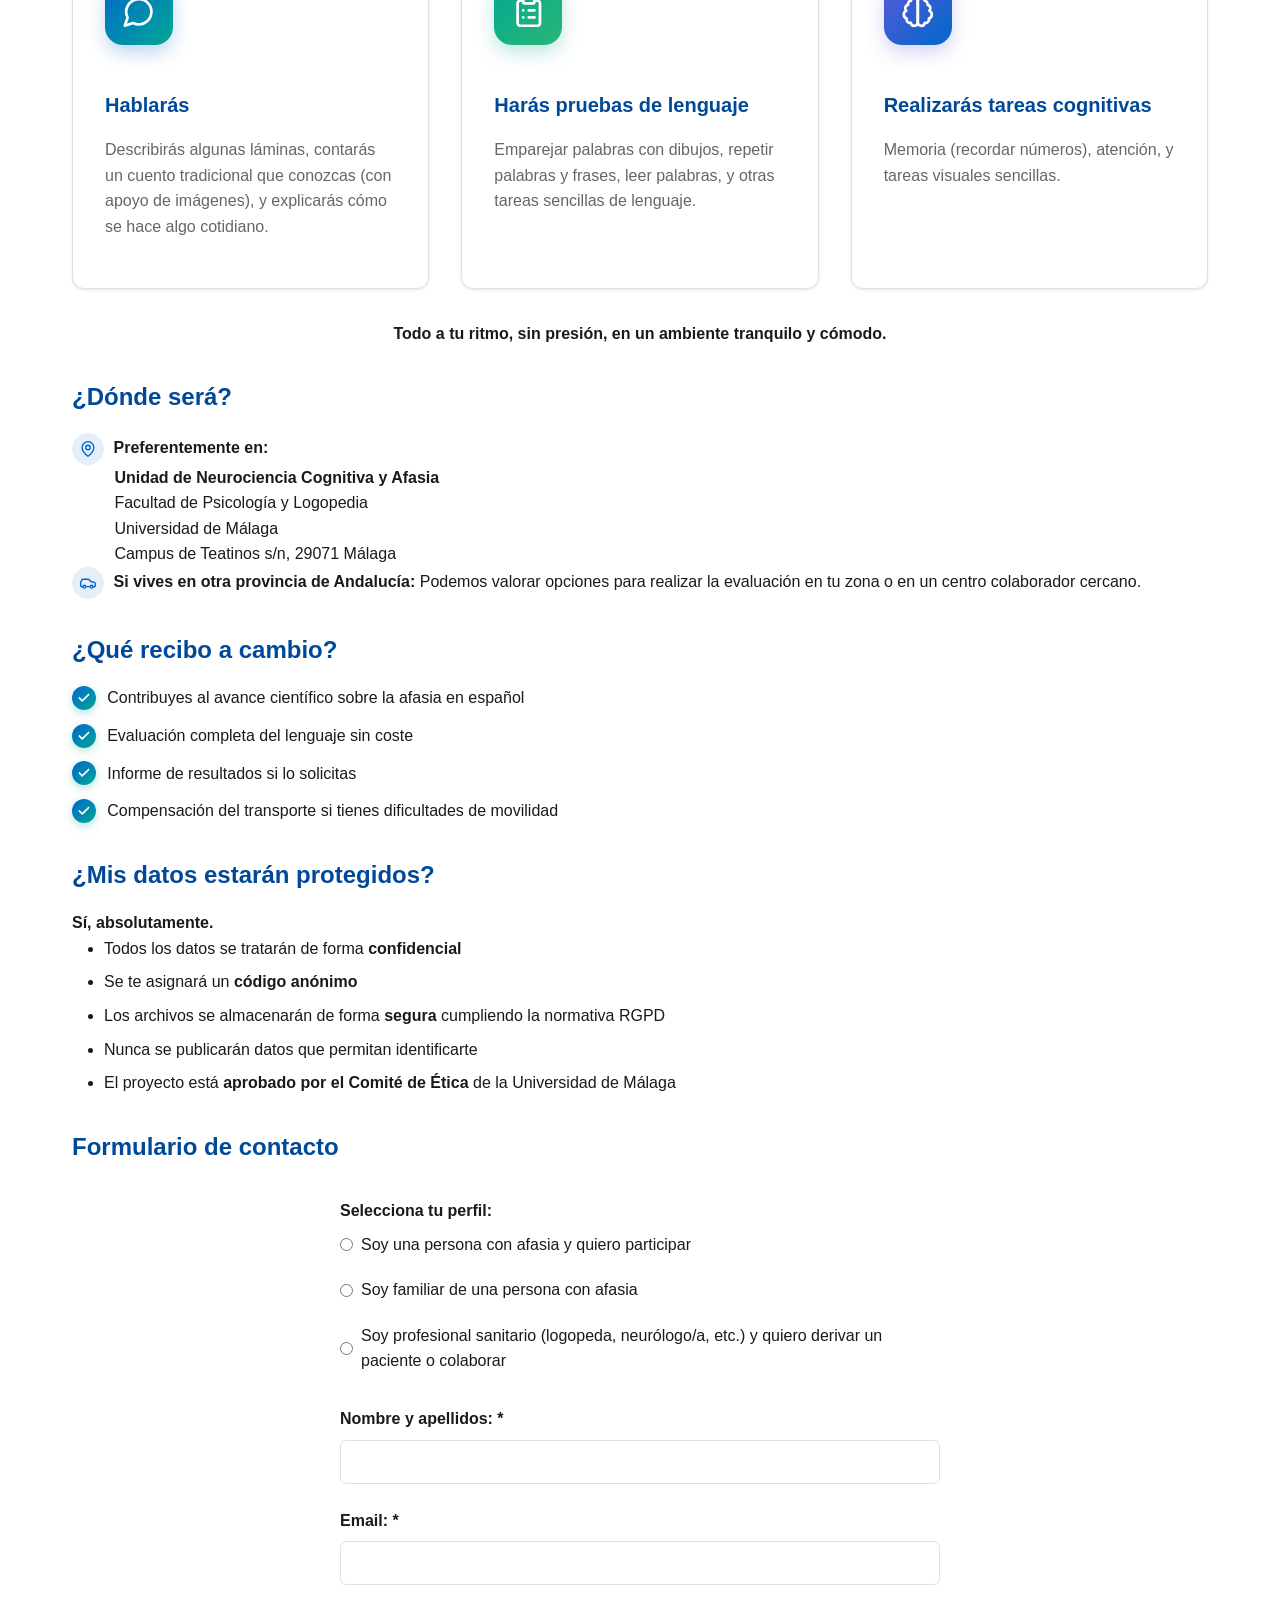
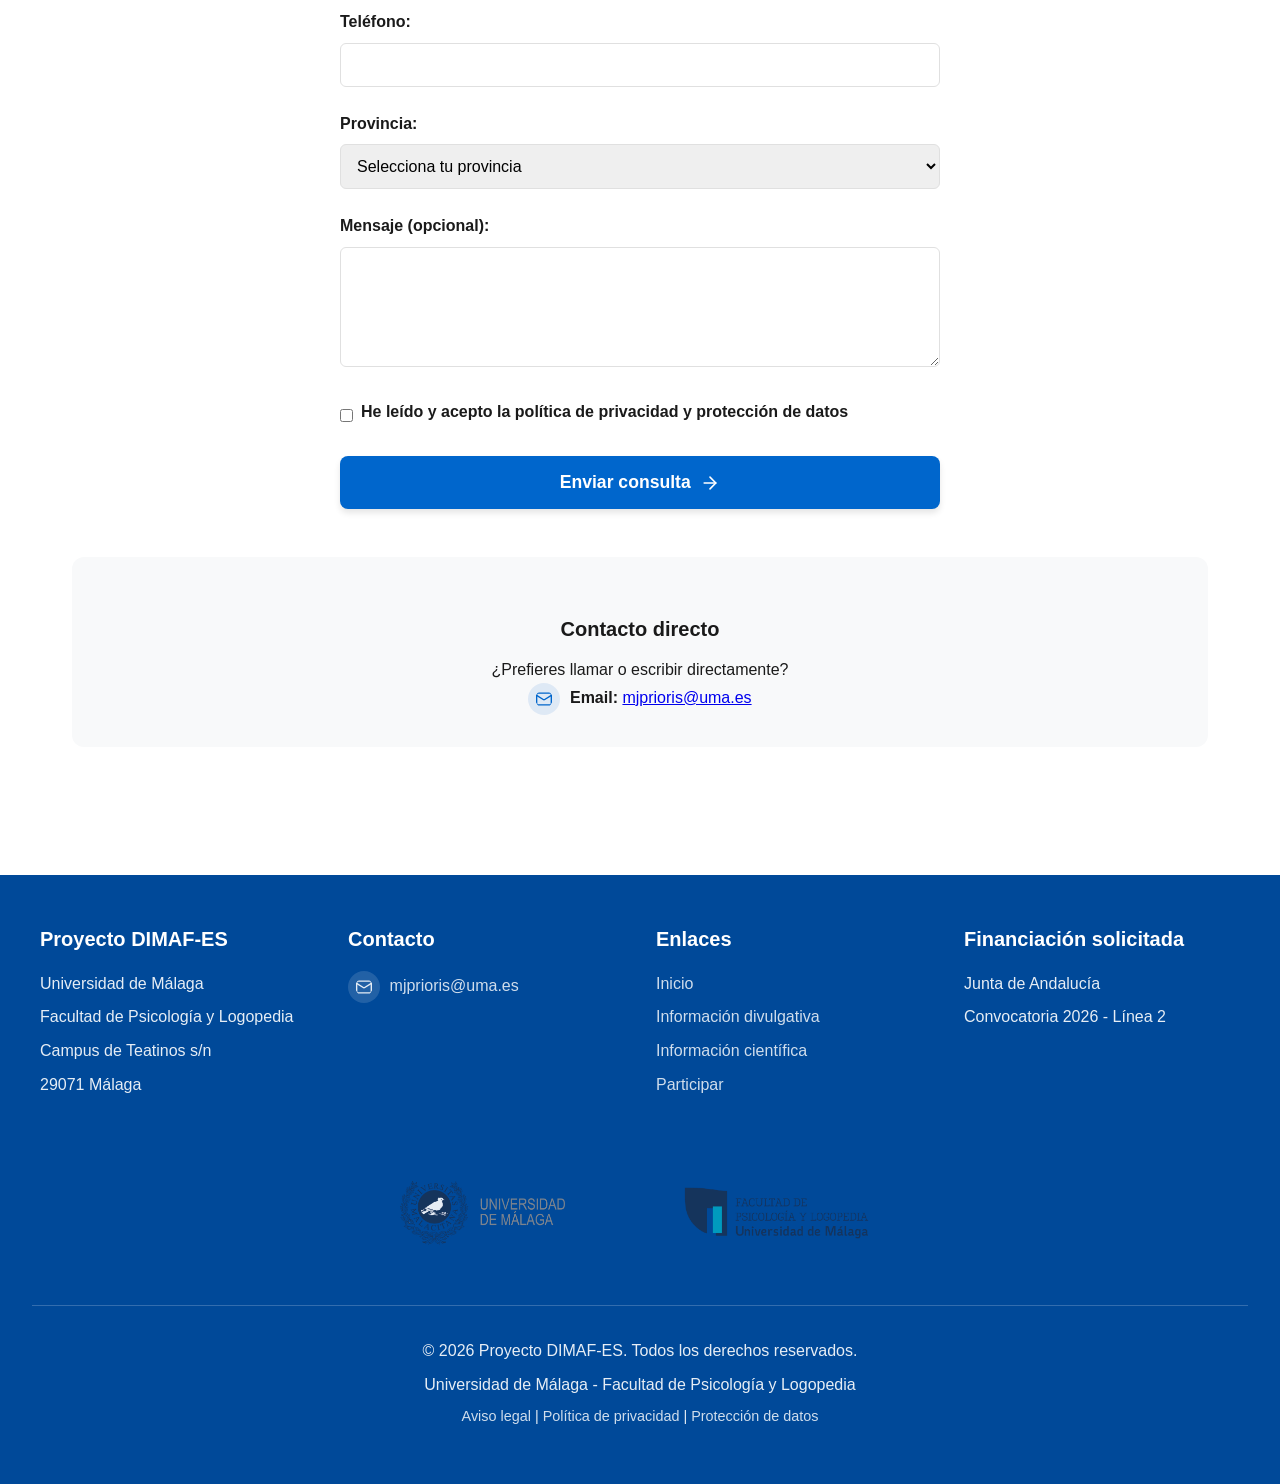
==== commit ff729284: "Equipo investigador: separar investigadoras principales y añadir equipo de investigación El enlace «" ====
--- a/index.html
+++ b/index.html
@@ -383,6 +383,73 @@
 
         .team-member .email:hover {
             text-decoration: underline;
+        }
+
+        /* Grupos del equipo */
+        .team-group {
+            display: inline-block;
+            margin: 1rem 0 1.5rem;
+            padding: 0.35rem 0.9rem;
+            border-radius: 999px;
+            background: rgba(0, 102, 204, 0.1);
+            color: var(--color-primary-dark);
+            font-size: 0.85rem;
+            font-weight: 700;
+            letter-spacing: 0.06em;
+            text-transform: uppercase;
+        }
+
+        .team-grid {
+            display: grid;
+            grid-template-columns: repeat(auto-fit, minmax(260px, 1fr));
+            gap: 1.25rem;
+            margin-bottom: 2rem;
+        }
+
+        .team-card {
+            display: flex;
+            align-items: center;
+            gap: 1rem;
+            padding: 1.25rem;
+            border: 1px solid var(--color-border);
+            border-radius: 12px;
+            background: var(--color-bg);
+            box-shadow: var(--shadow-sm);
+        }
+
+        .team-card h4 {
+            margin: 0 0 0.25rem;
+            font-size: 1.1rem;
+            color: var(--color-primary-dark);
+        }
+
+        .team-card .role {
+            margin: 0;
+            color: var(--color-text-muted);
+            font-size: 0.95rem;
+        }
+
+        .team-avatar {
+            display: inline-flex;
+            align-items: center;
+            justify-content: center;
+            width: 3.25rem;
+            height: 3.25rem;
+            border-radius: 50%;
+            background: linear-gradient(135deg, #0066cc 0%, #00a896 100%);
+            color: #fff;
+            font-weight: 700;
+            flex-shrink: 0;
+        }
+
+        #equipo {
+            scroll-margin-top: 7rem;
+        }
+
+        @media (max-width: 768px) {
+            #equipo {
+                scroll-margin-top: 9rem;
+            }
         }
 
         /* Footer */
@@ -722,7 +789,7 @@
             <ul class="nav-links">
                 <li><a href="#home">Inicio</a></li>
                 <li><a href="#divulgativa">Información</a></li>
-                <li><a href="#cientifica">Investigadores</a></li>
+                <li><a href="#equipo">Investigadores</a></li>
                 <li><a href="#participar">Participar</a></li>
             </ul>
         </nav>
@@ -924,7 +991,9 @@
         </ul>
         <p>La comparación entre modelos cuantificará la contribución específica del discurso espontáneo.</p>
 
-        <h3>Equipo investigador</h3>
+        <h3 id="equipo">Equipo investigador</h3>
+
+        <p class="team-group">Investigadoras principales</p>
 
         <div class="team-member">
             <h4>Dra. María José Torres Prioris</h4>
@@ -976,6 +1045,30 @@
             </div>
         </div>
 
+        <p class="team-group">Equipo de investigación</p>
+        <div class="team-grid">
+            <div class="team-card">
+                <span class="team-avatar" aria-hidden="true">GD</span>
+                <div>
+                    <h4>Dra. Guadalupe Dávila</h4>
+                    <p class="role">Profesora Titular de Universidad</p>
+                </div>
+            </div>
+            <div class="team-card">
+                <span class="team-avatar" aria-hidden="true">MB</span>
+                <div>
+                    <h4>Dr. Marcelo L. Berthier</h4>
+                    <p class="role">Catedrático de Universidad<br>Profesor Emérito</p>
+                </div>
+            </div>
+            <div class="team-card">
+                <span class="team-avatar" aria-hidden="true">JP</span>
+                <div>
+                    <h4>José Paredes Pacheco</h4>
+                </div>
+            </div>
+        </div>
+
         <h3>Financiación solicitada y convocatoria</h3>
         <p><strong>Entidad:</strong> Junta de Andalucía - Consejería de Universidad, Investigación e Innovación</p>
         <p><strong>Convocatoria:</strong> Convocatoria 2026 - Línea 2: Proyectos de I+D+i en el ámbito del Plan Andaluz de Investigación, Desarrollo e Innovación (PAIDI 2020)</p>
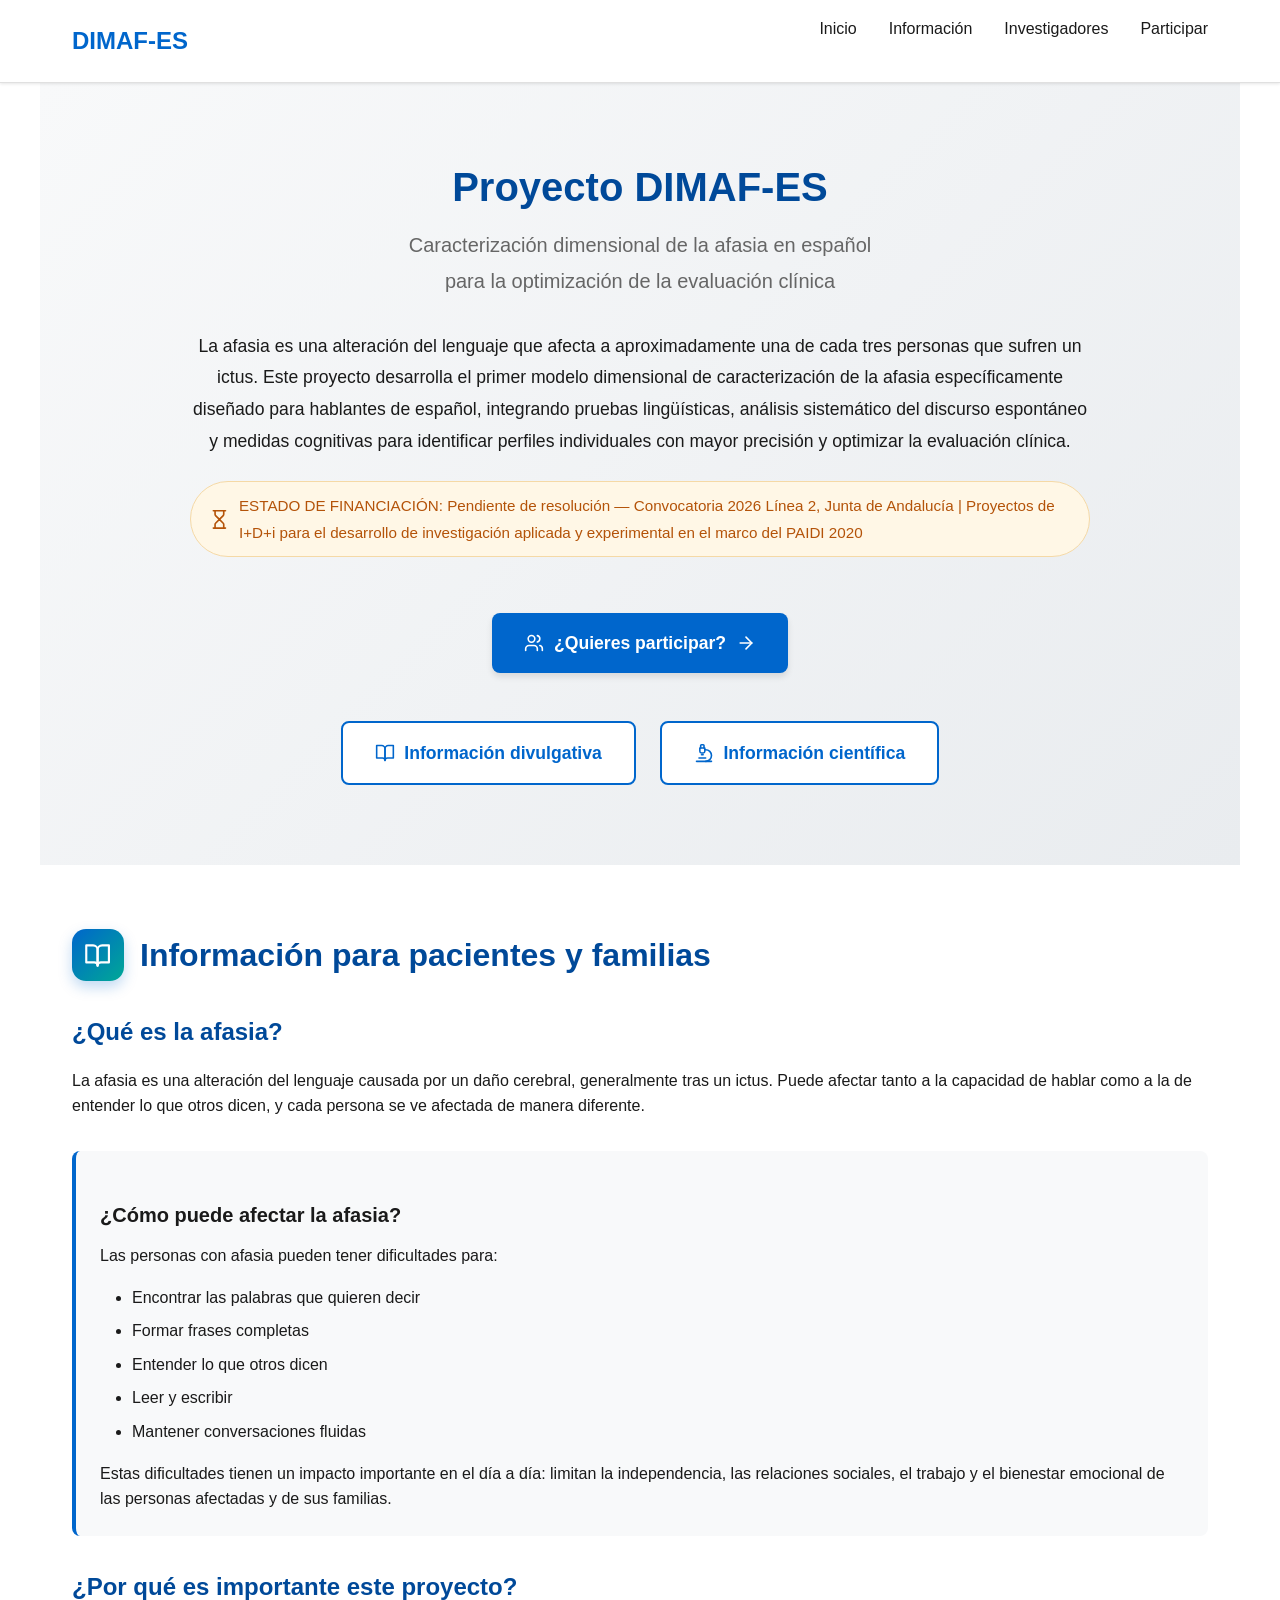
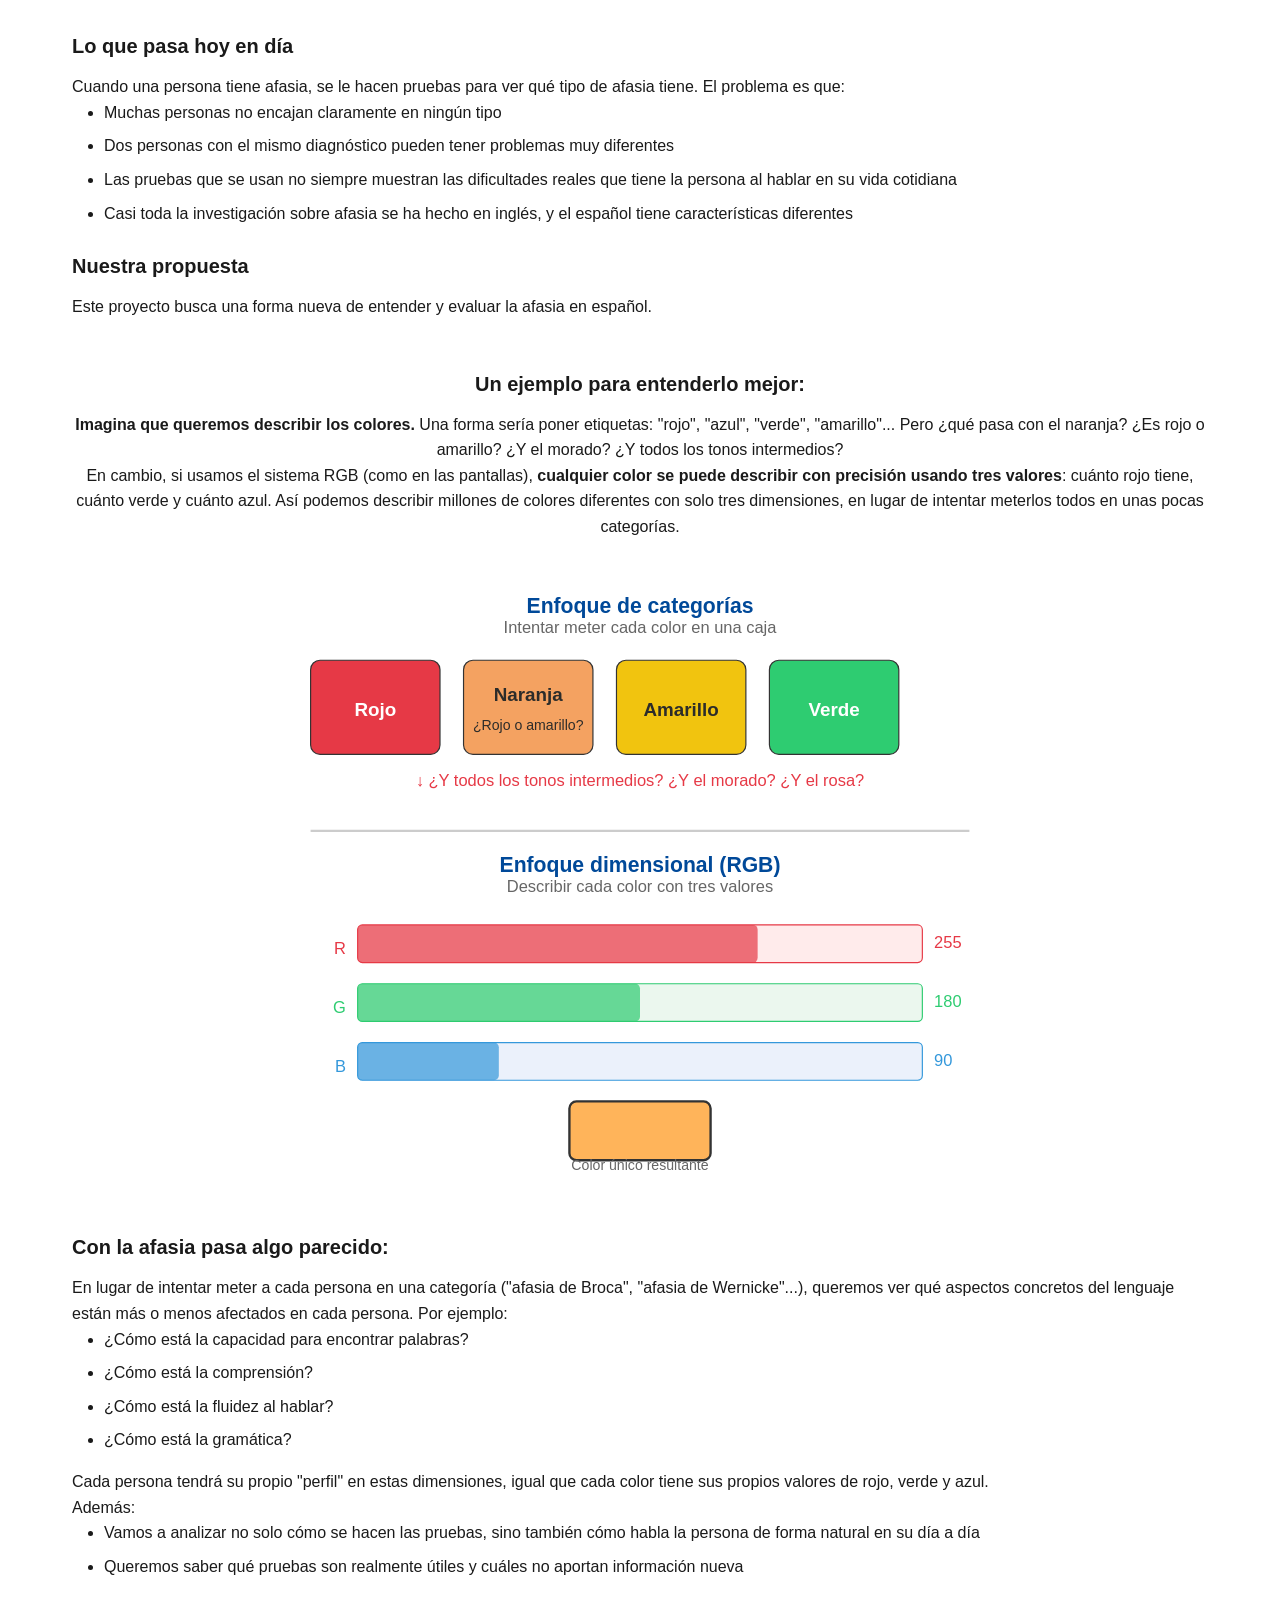
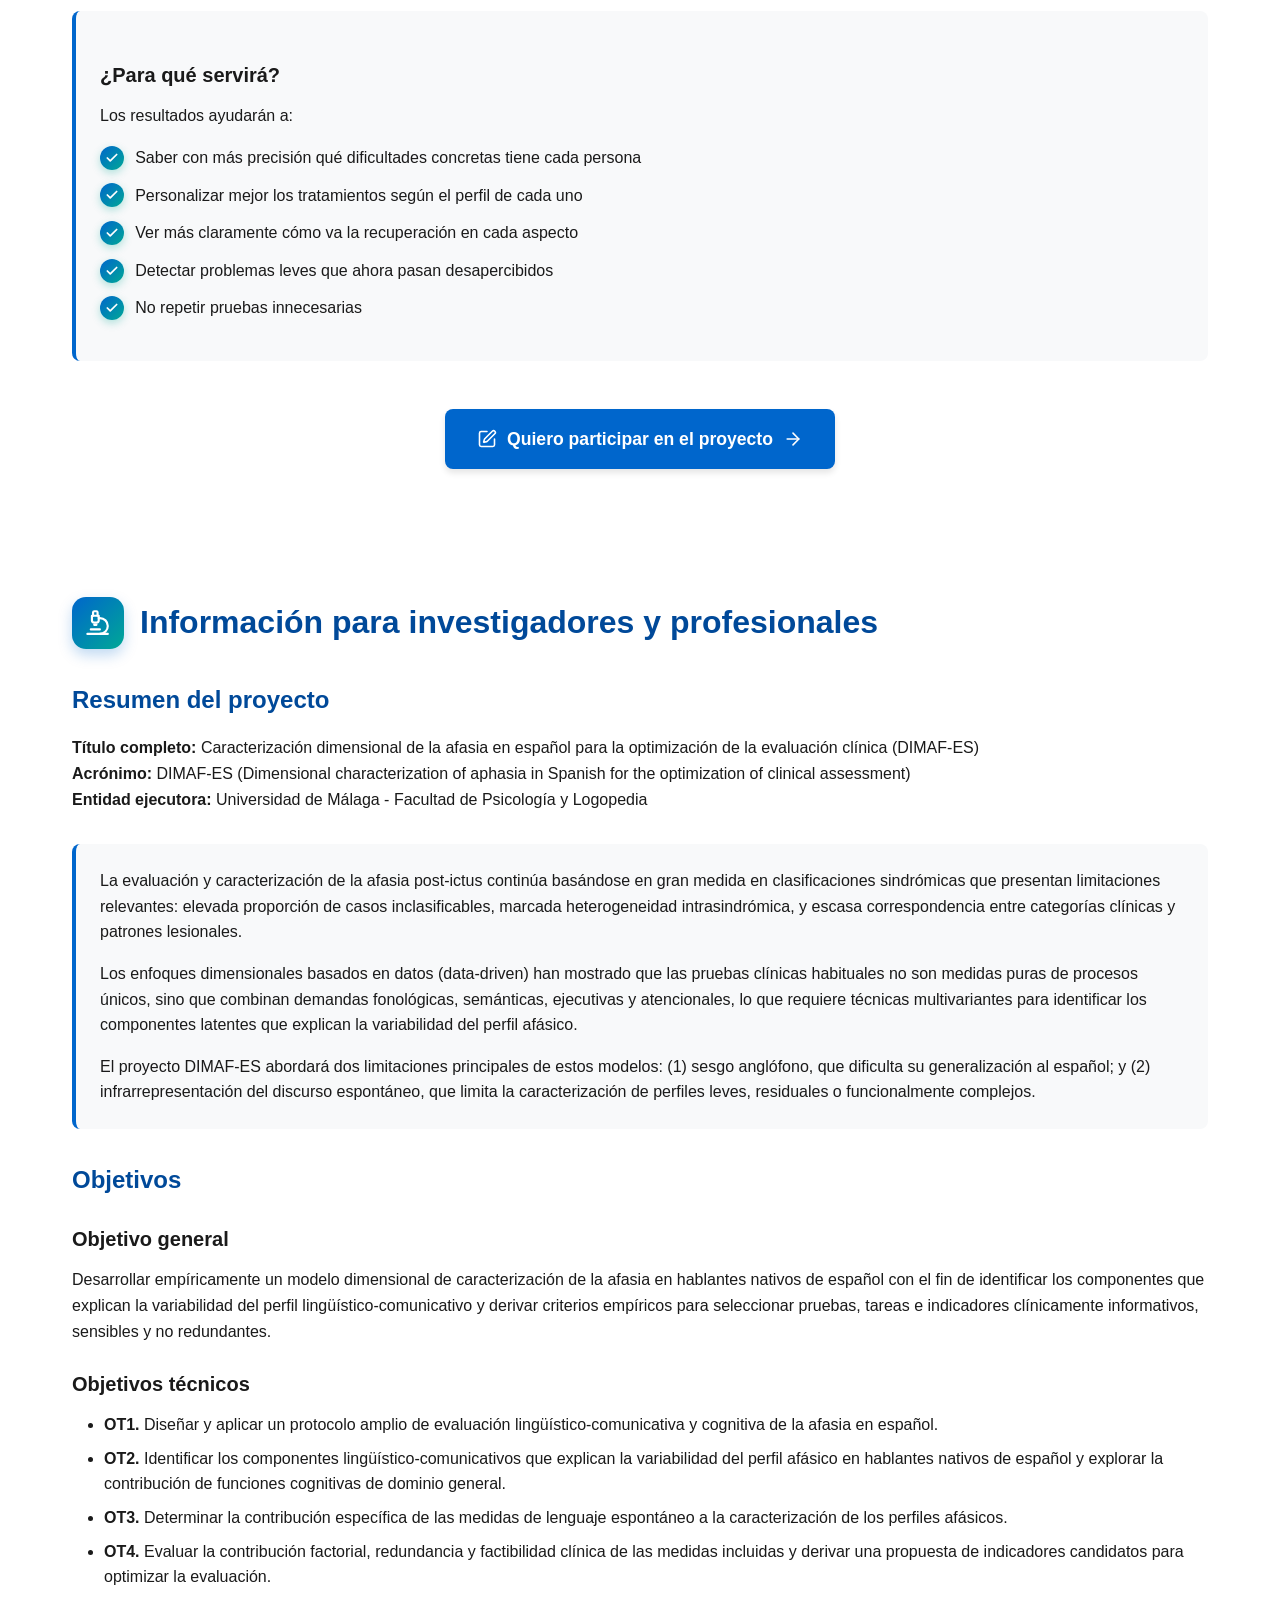
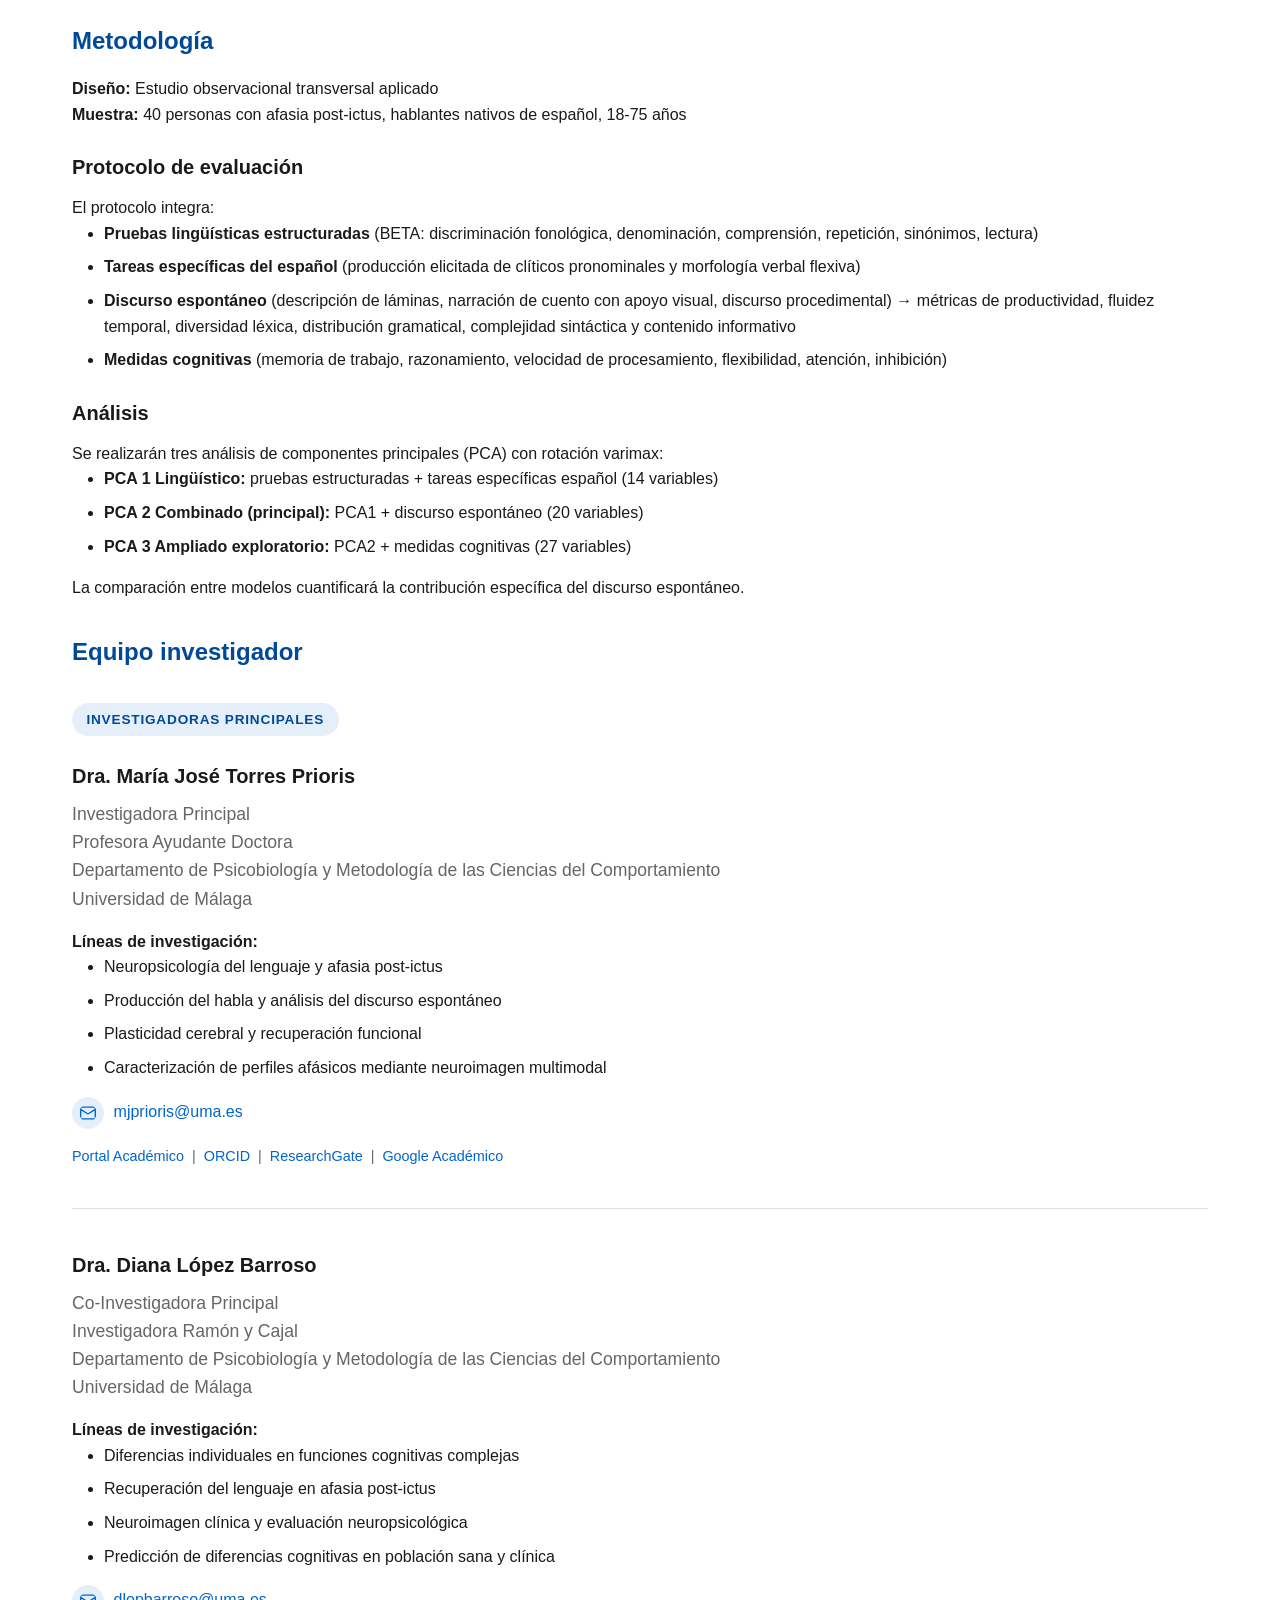
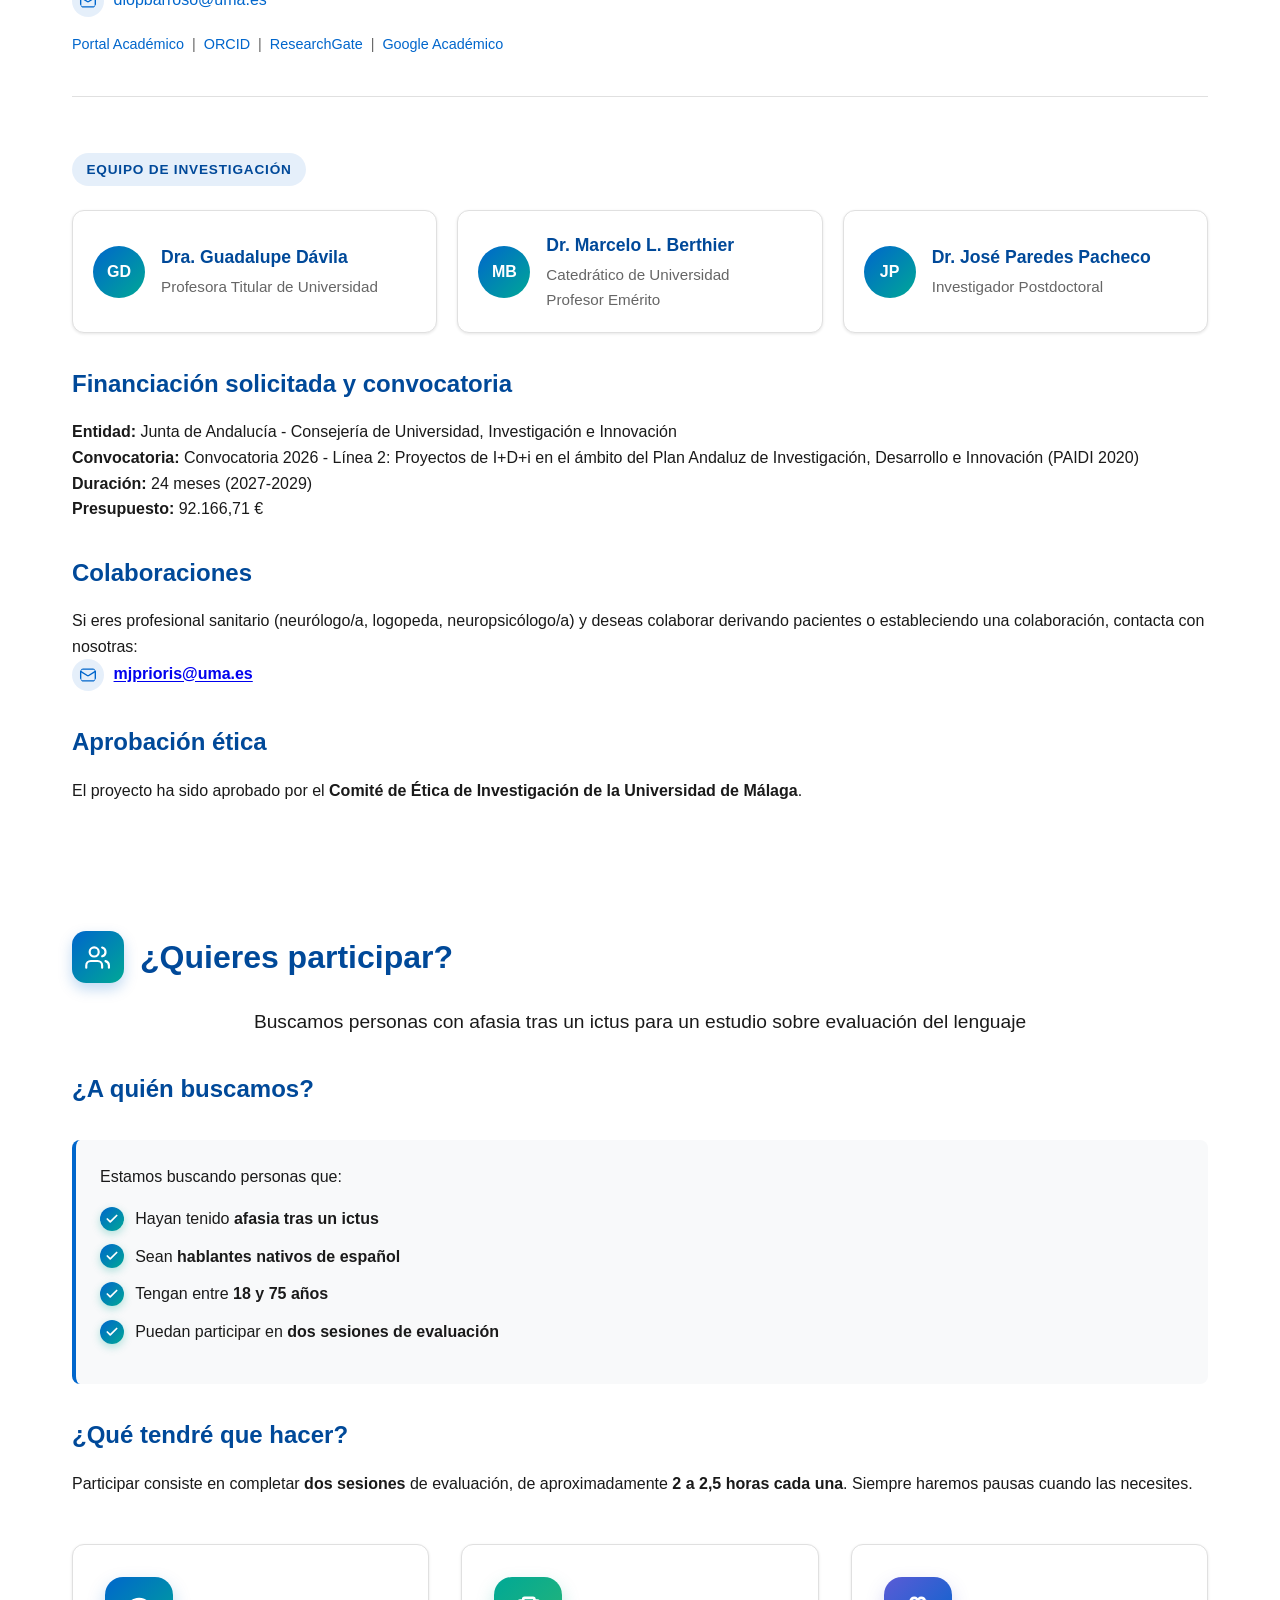
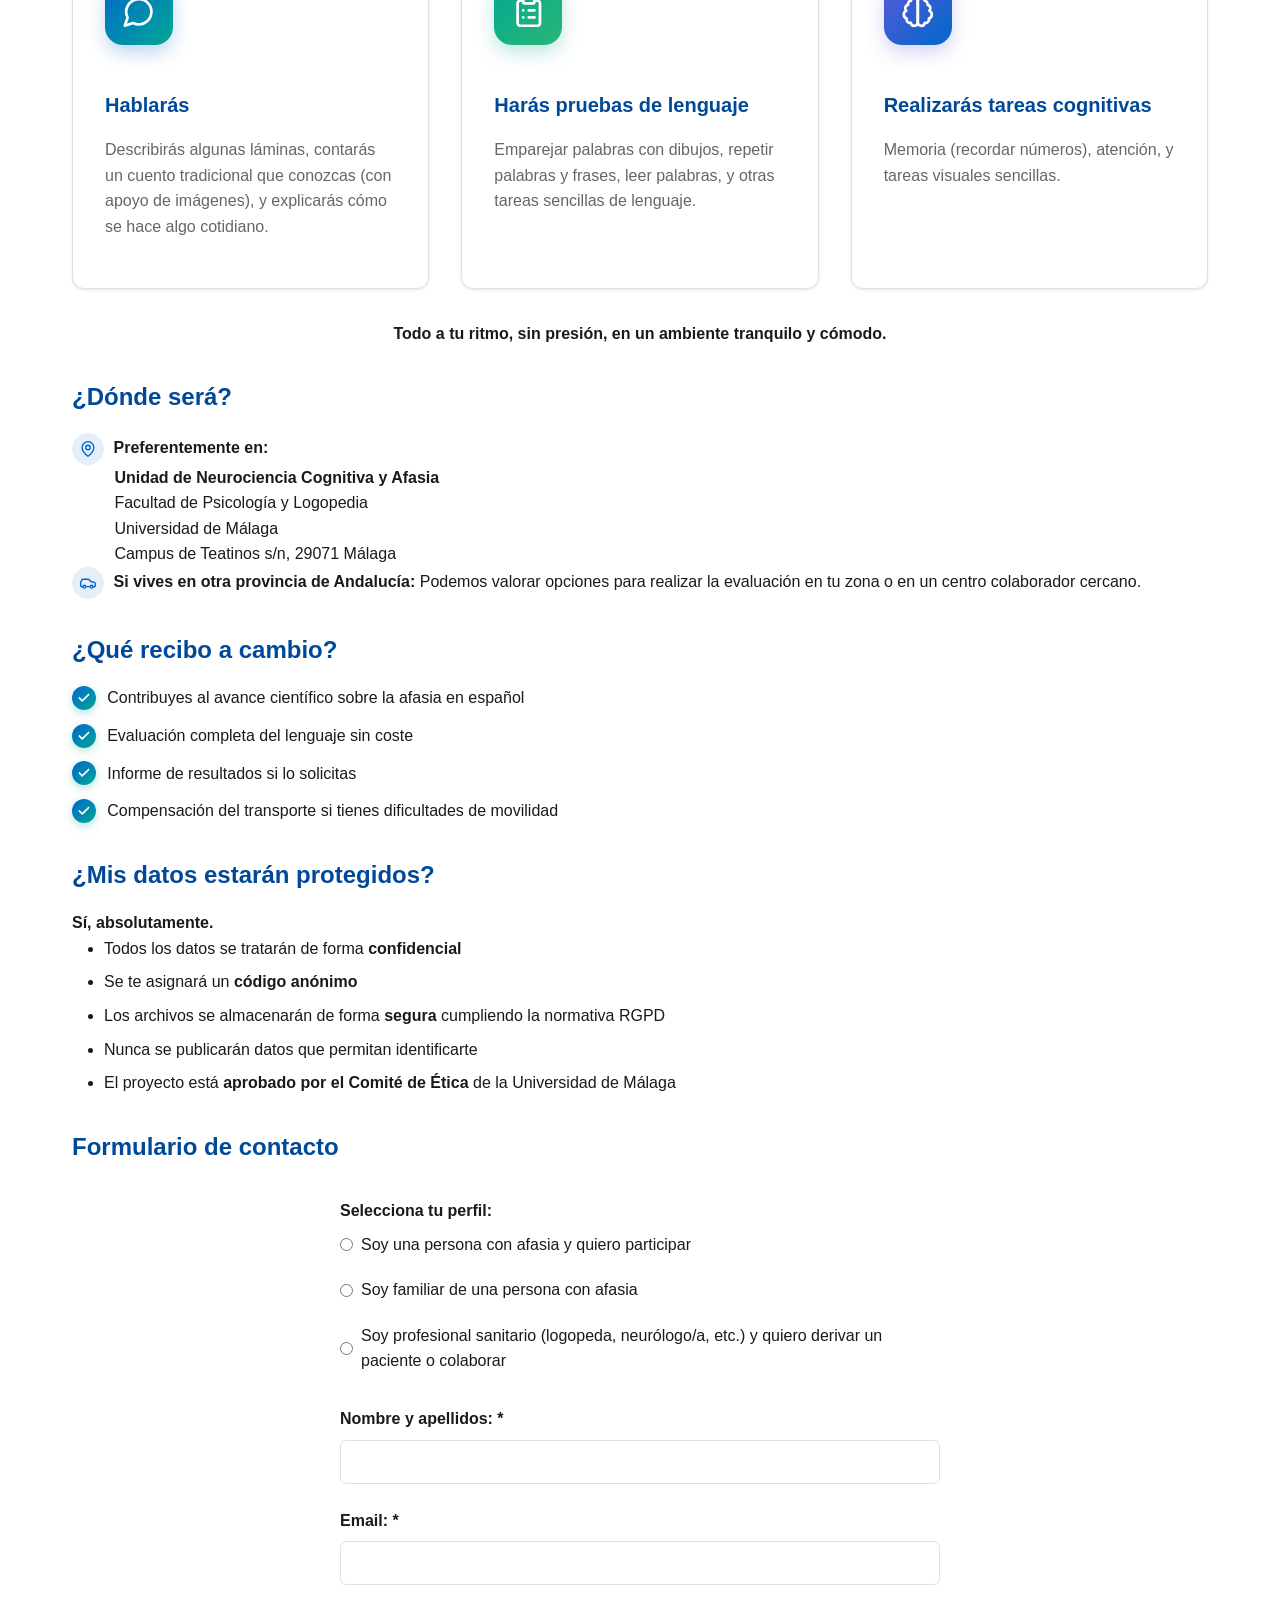
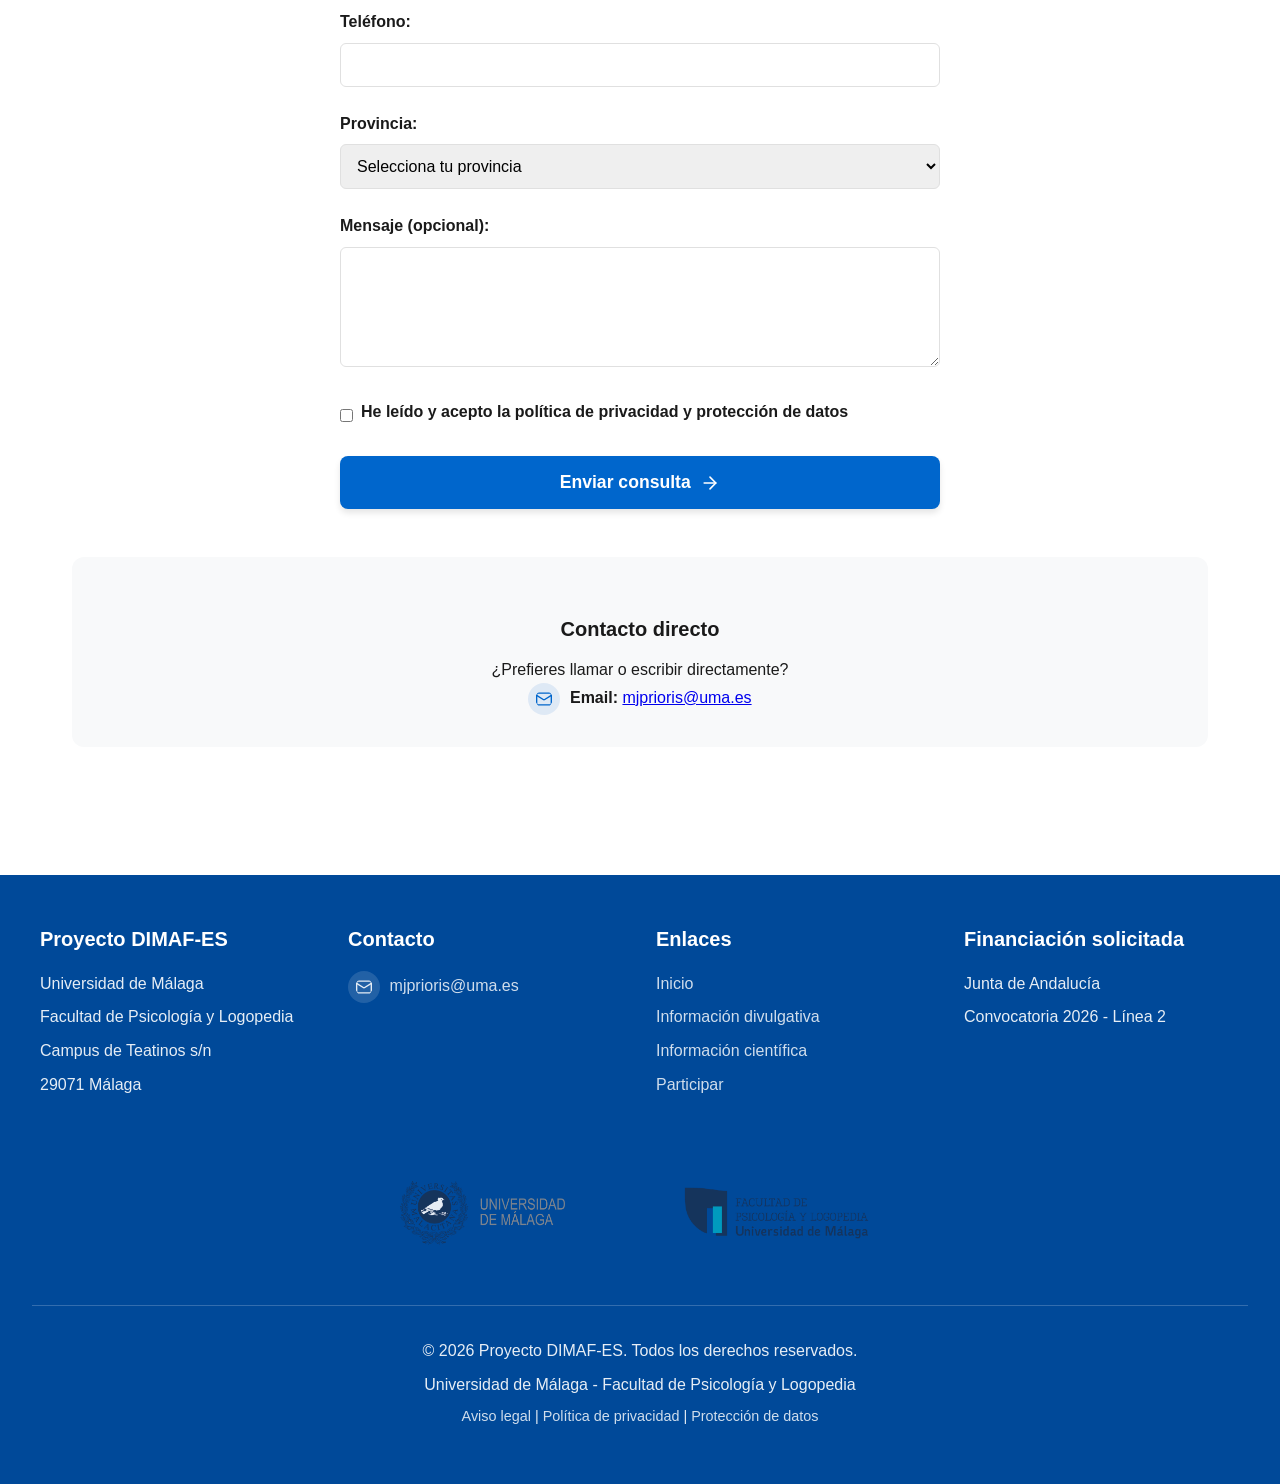
==== commit 2e7f793f: "Añadir el cargo de José Paredes Pacheco Co-Authored-By: Claude Opus 5.5 (1M context) <noreply@anthro" ====
--- a/index.html
+++ b/index.html
@@ -1064,7 +1064,8 @@
             <div class="team-card">
                 <span class="team-avatar" aria-hidden="true">JP</span>
                 <div>
-                    <h4>José Paredes Pacheco</h4>
+                    <h4>Dr. José Paredes Pacheco</h4>
+                    <p class="role">Investigador Postdoctoral</p>
                 </div>
             </div>
         </div>
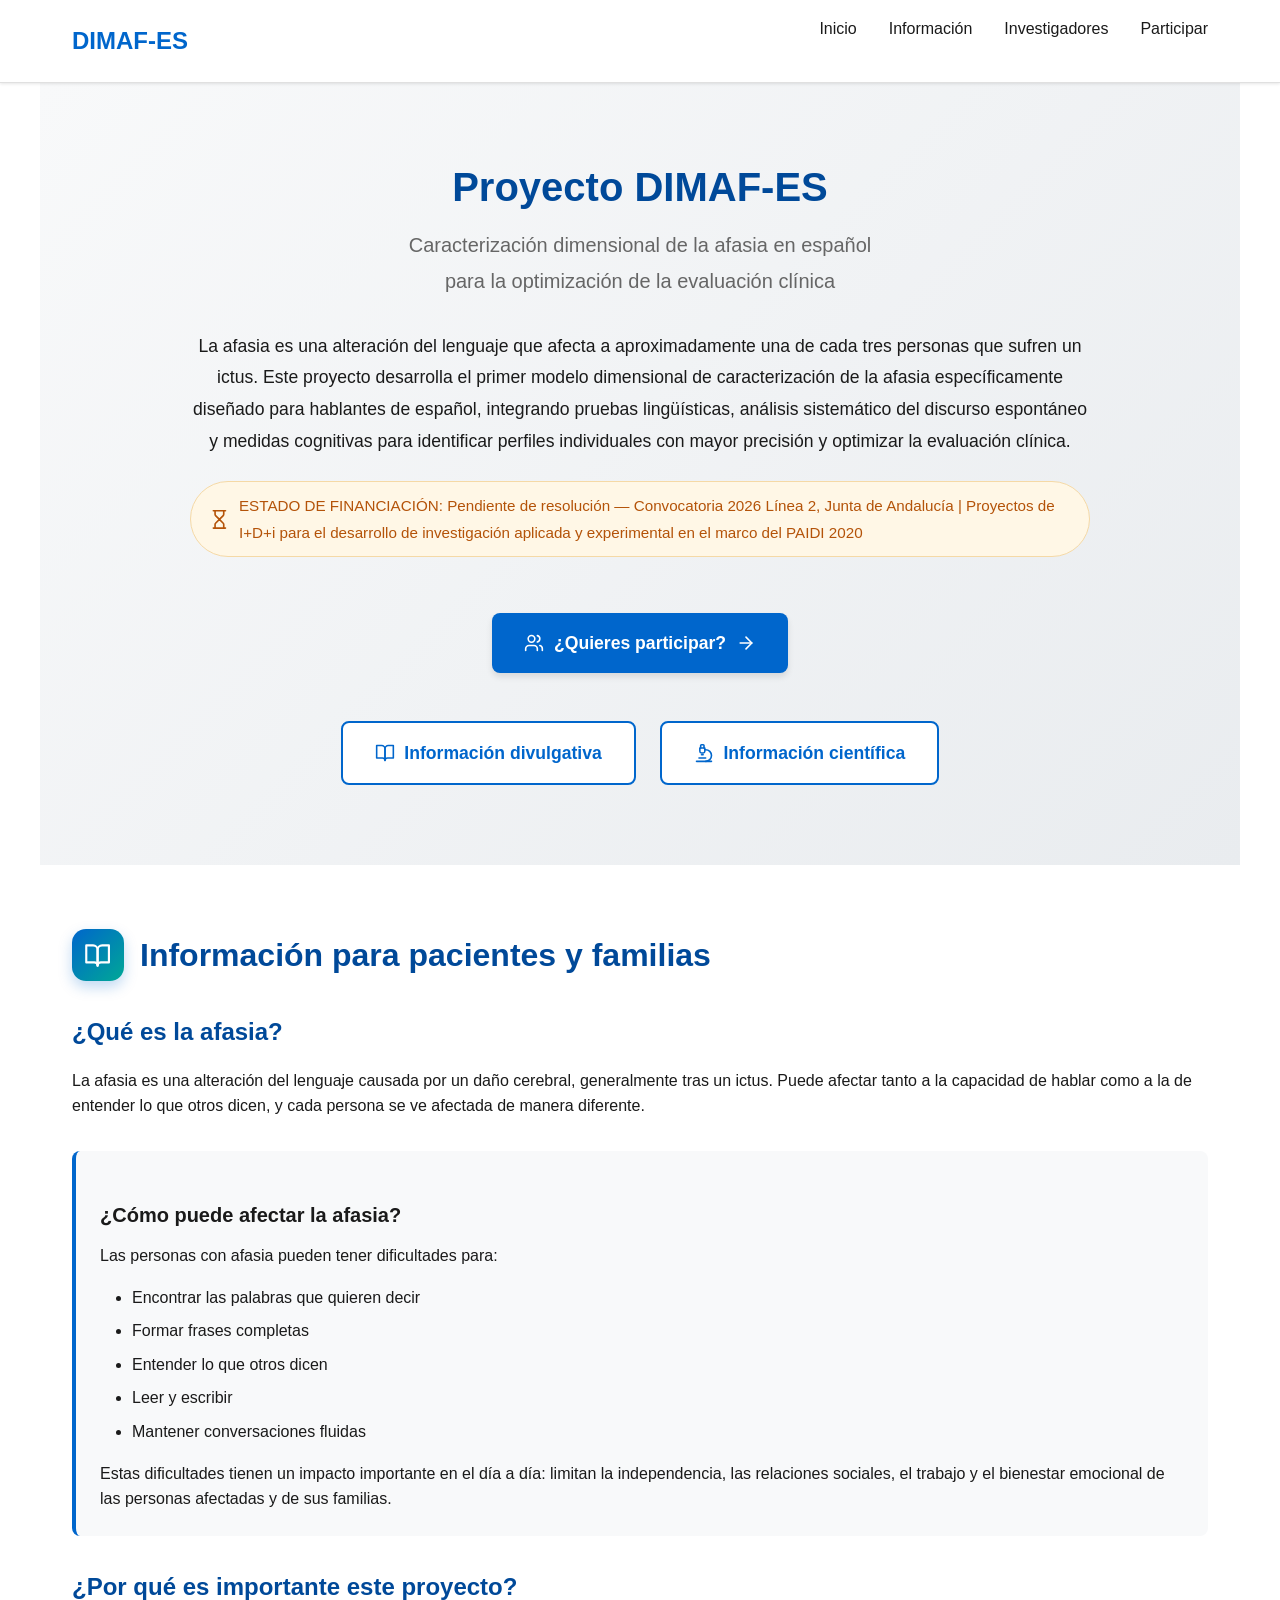
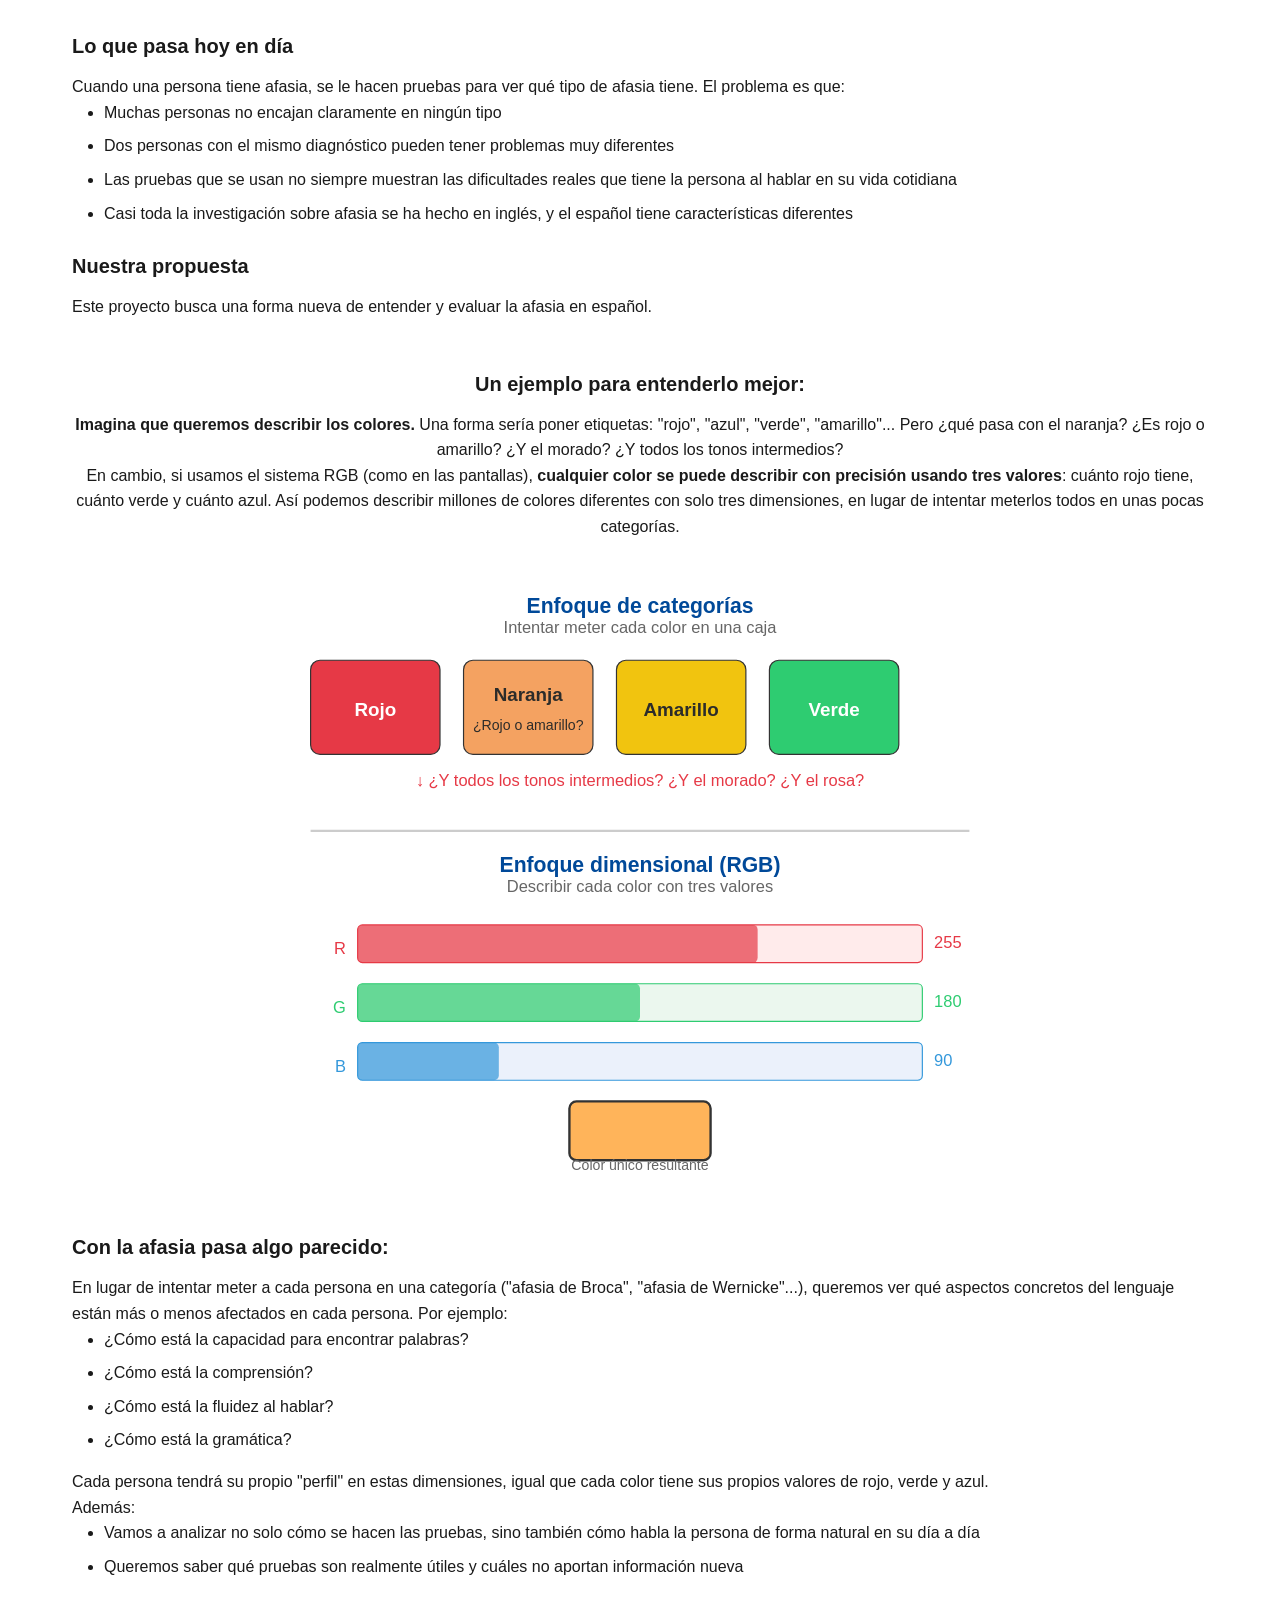
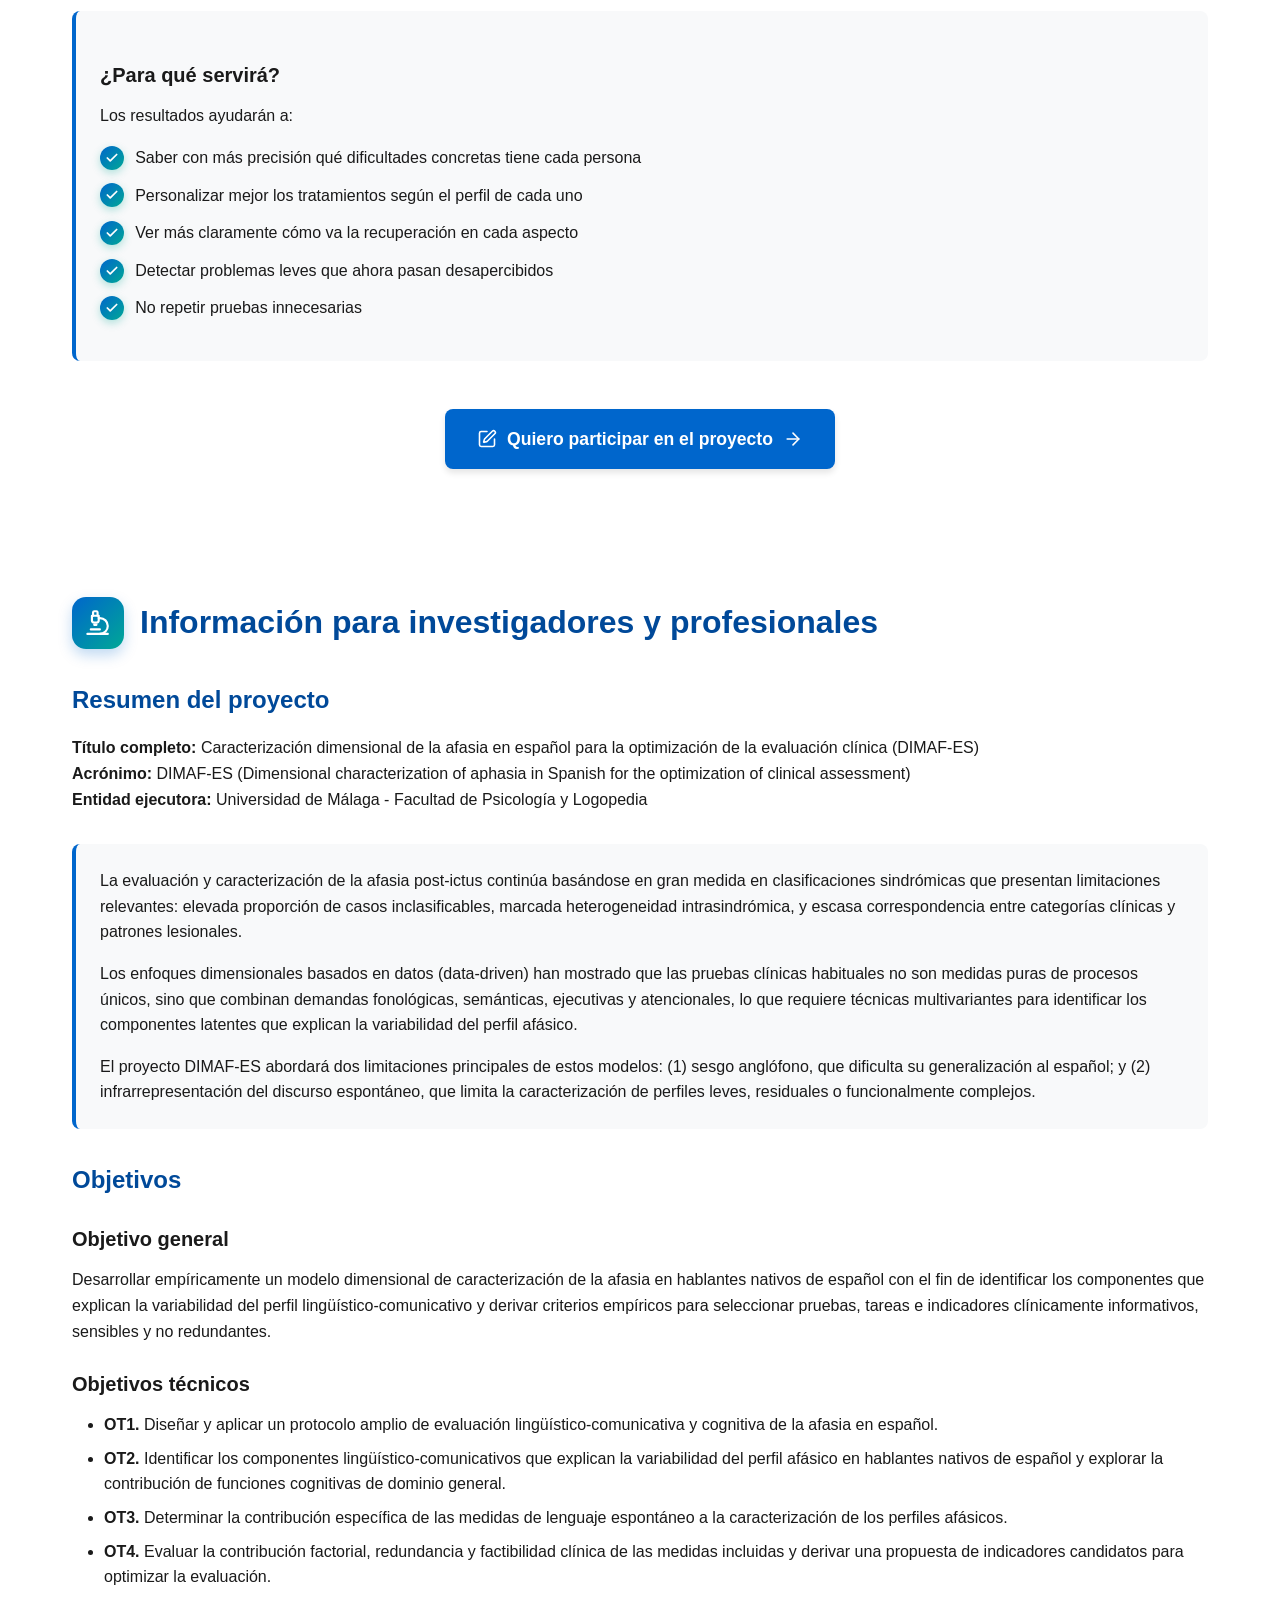
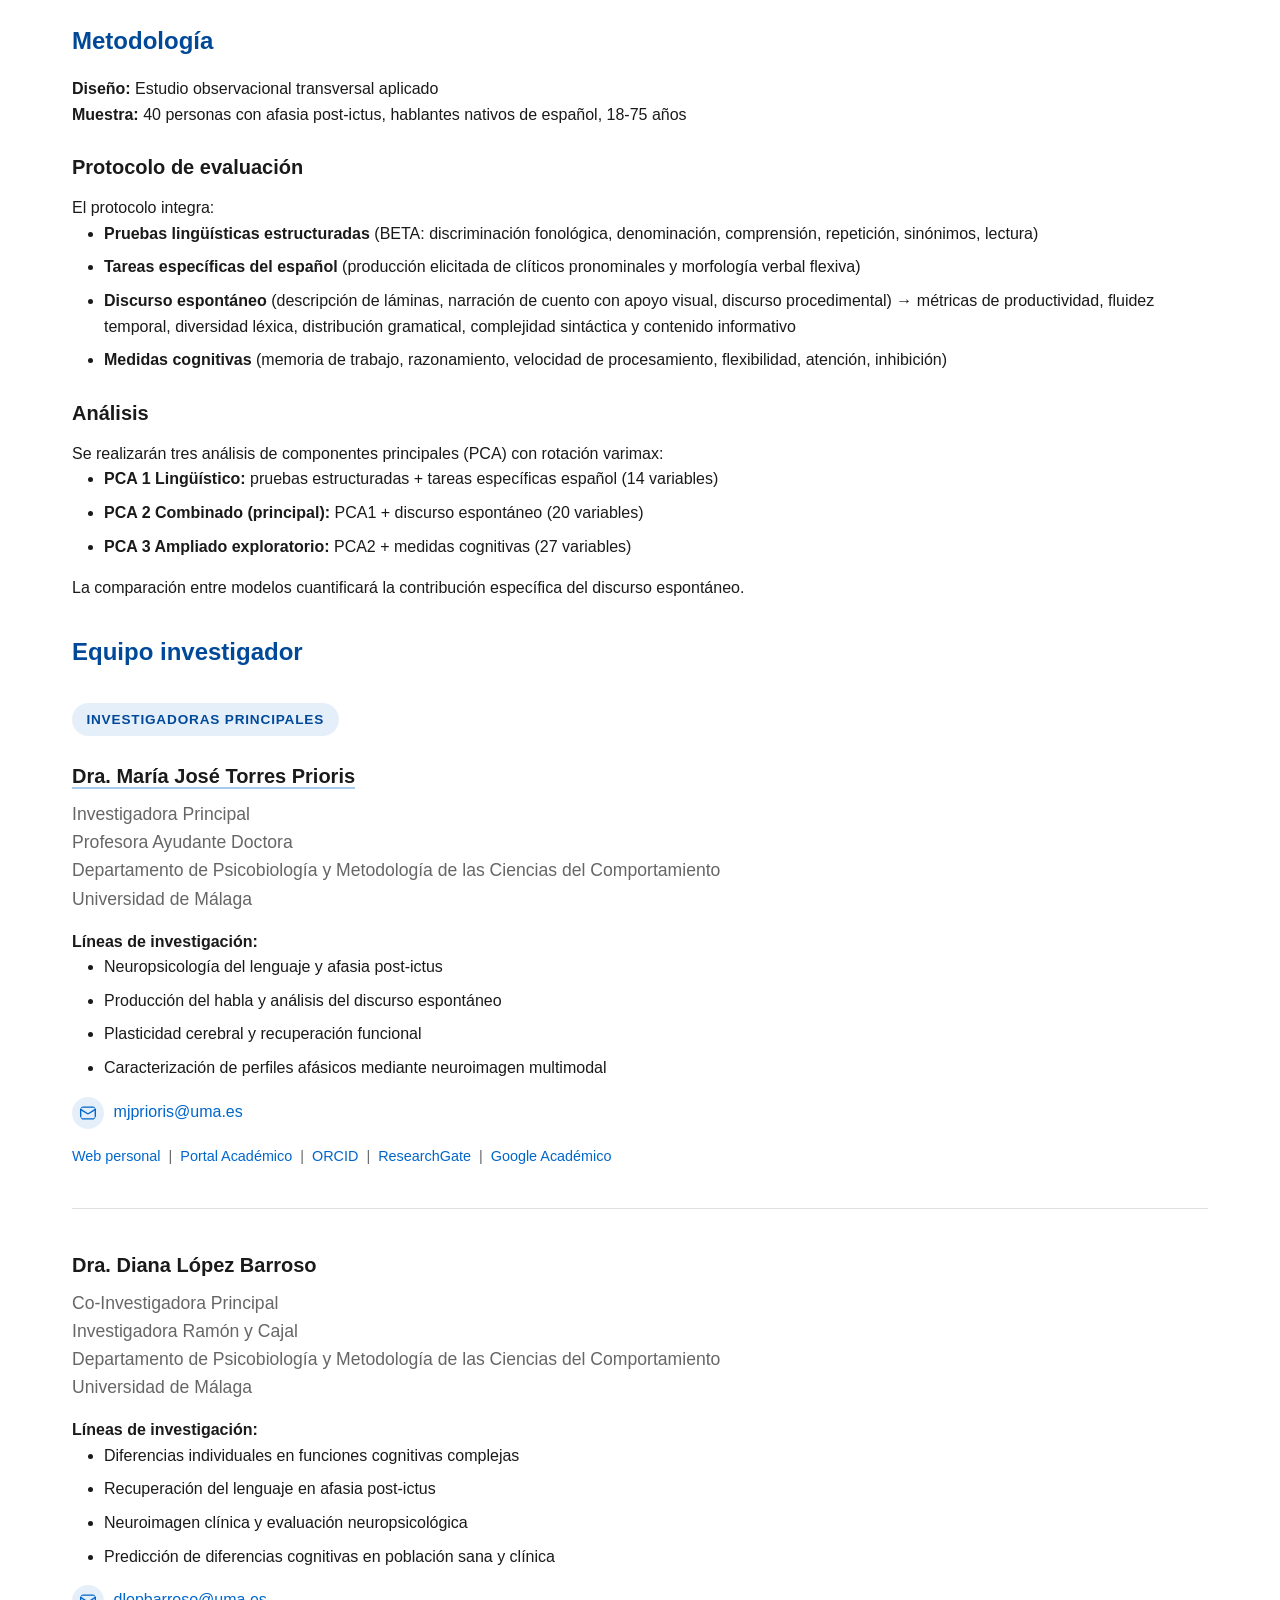
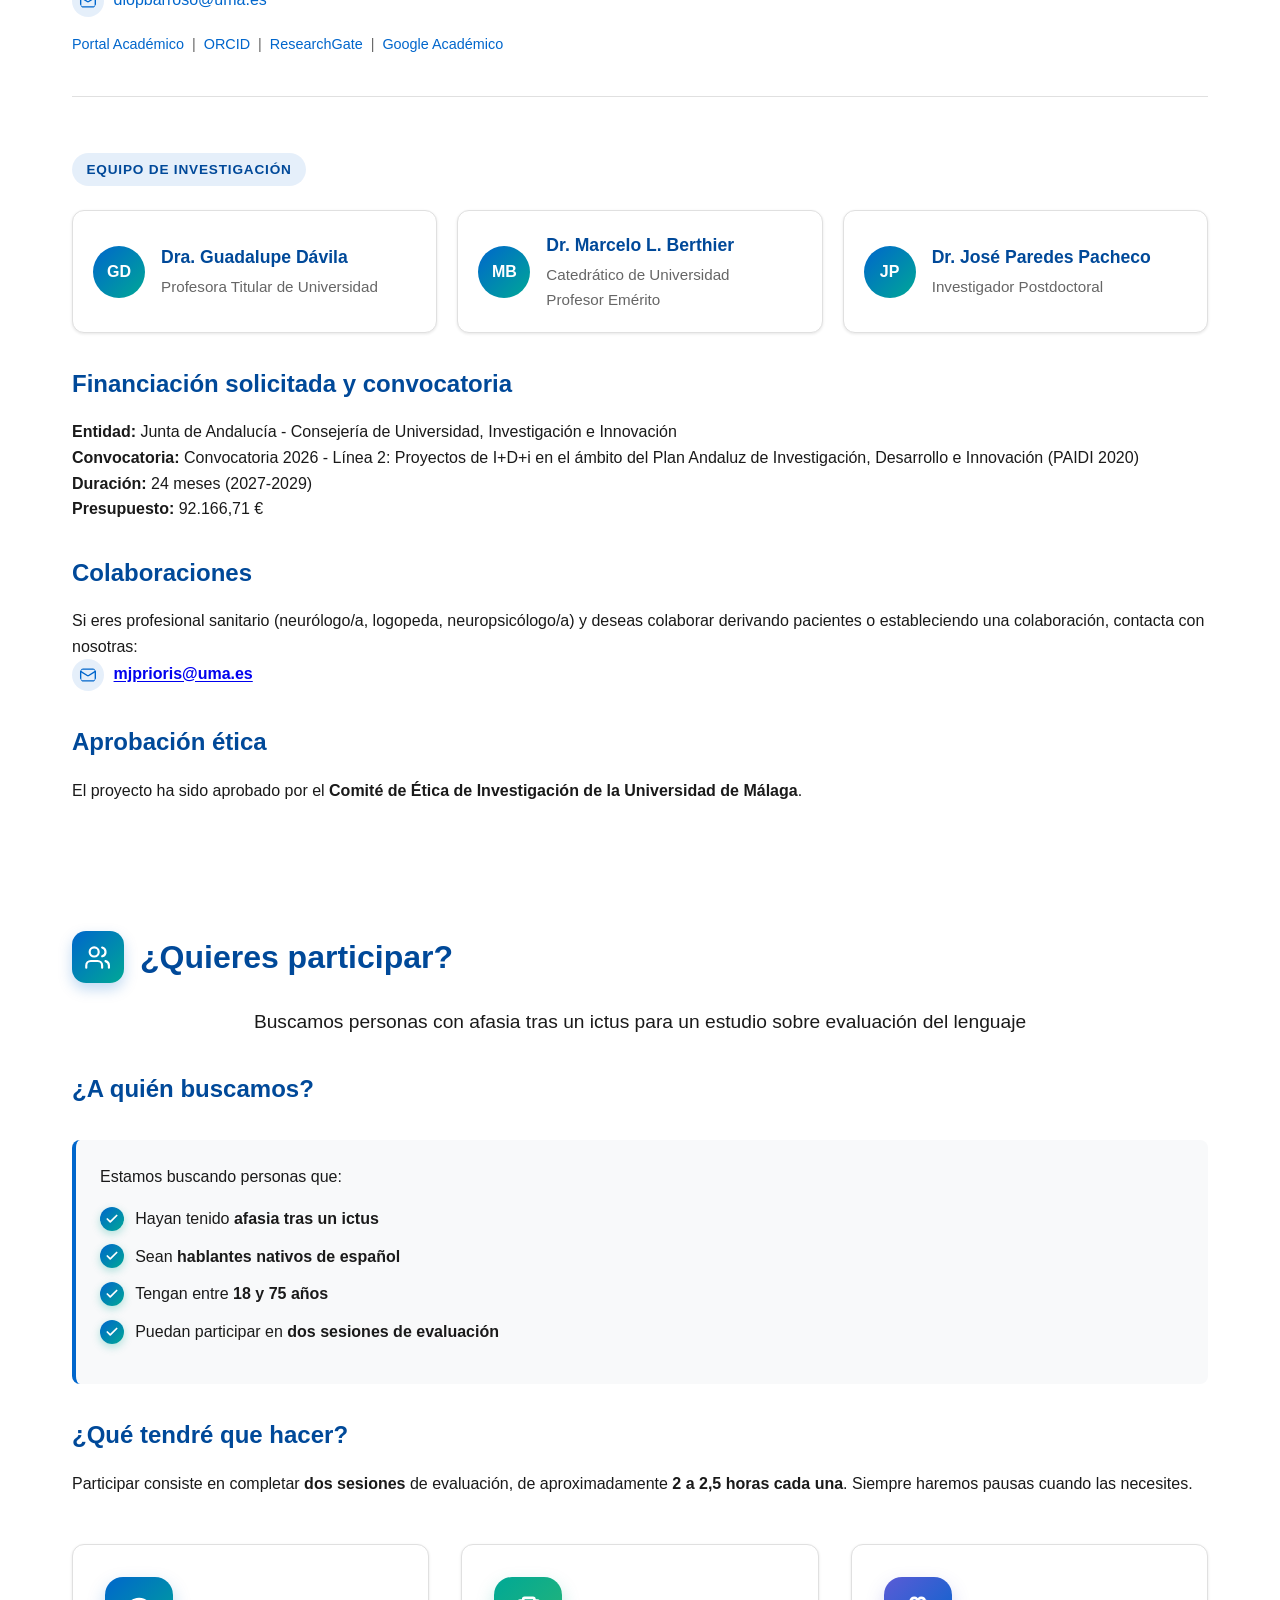
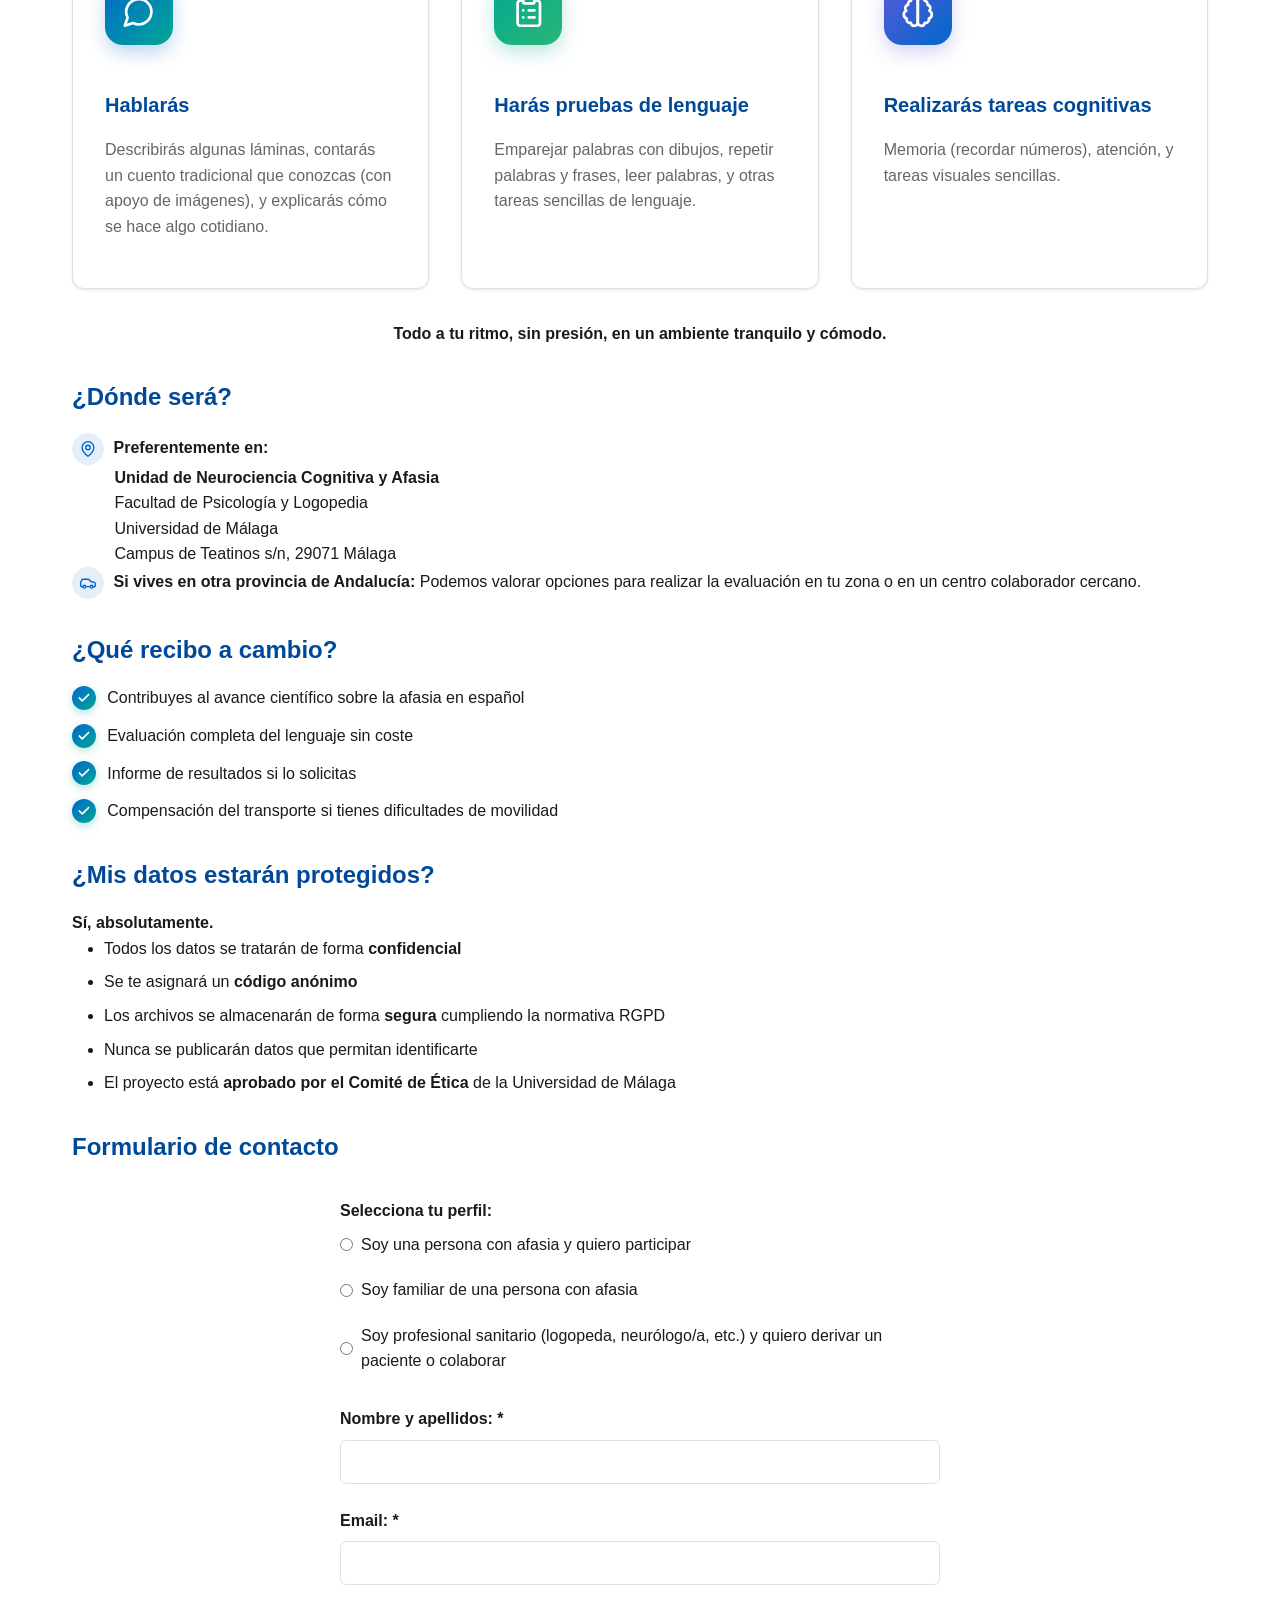
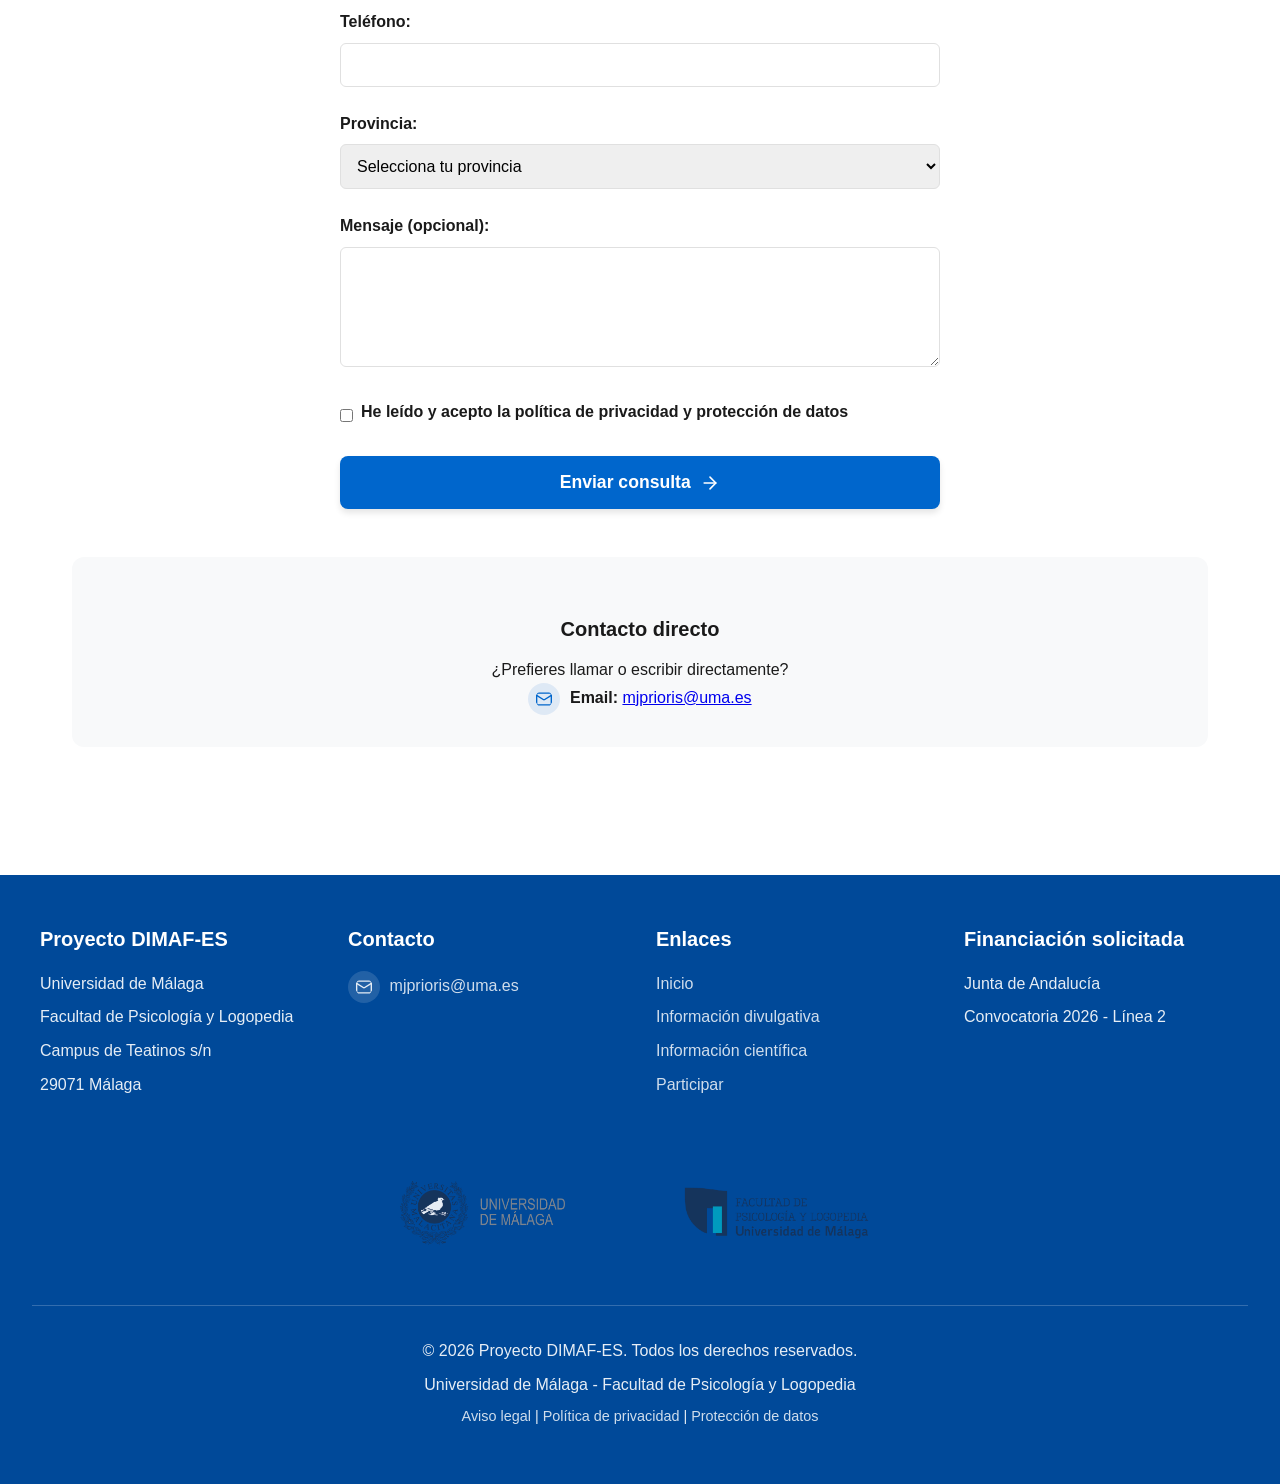
==== commit 30766a34: "Enlazar a María José Torres Prioris con su web personal El nombre y un nuevo enlace «Web personal» l" ====
--- a/index.html
+++ b/index.html
@@ -383,6 +383,18 @@
 
         .team-member .email:hover {
             text-decoration: underline;
+        }
+
+        .person-link {
+            color: inherit;
+            text-decoration: none;
+            border-bottom: 2px solid rgba(0, 102, 204, 0.35);
+            transition: color 0.2s, border-color 0.2s;
+        }
+
+        .person-link:hover {
+            color: var(--color-primary);
+            border-color: var(--color-primary);
         }
 
         /* Grupos del equipo */
@@ -996,7 +1008,7 @@
         <p class="team-group">Investigadoras principales</p>
 
         <div class="team-member">
-            <h4>Dra. María José Torres Prioris</h4>
+            <h4><a href="https://mjprioris.github.io/" target="_blank" rel="noopener" class="person-link">Dra. María José Torres Prioris</a></h4>
             <p class="role">Investigadora Principal<br>
             Profesora Ayudante Doctora<br>
             Departamento de Psicobiología y Metodología de las Ciencias del Comportamiento<br>
@@ -1010,6 +1022,8 @@
             </ul>
             <p class="meta-line"><svg class="i" aria-hidden="true"><use href="#i-mail"/></svg><a href="mailto:mjprioris@uma.es" class="email">mjprioris@uma.es</a></p>
 <div class="academic-links" style="margin-top: 1rem; display: flex; flex-wrap: wrap; gap: 0.5rem; align-items: center; font-size: 0.9rem;">
+    <a href="https://mjprioris.github.io/" target="_blank" rel="noopener" style="color: #0066cc; text-decoration: none; font-weight: 500;">Web personal</a>
+    <span style="color: #666;">|</span>
     <a href="https://portaldelainvestigacion.uma.es/investigadores/1104282/detalle" target="_blank" style="color: #0066cc; text-decoration: none; font-weight: 500;">Portal Académico</a>
     <span style="color: #666;">|</span>
         <a href="https://orcid.org/0000-0003-3795-8151" target="_blank" style="color: #0066cc; text-decoration: none; font-weight: 500;">ORCID</a>
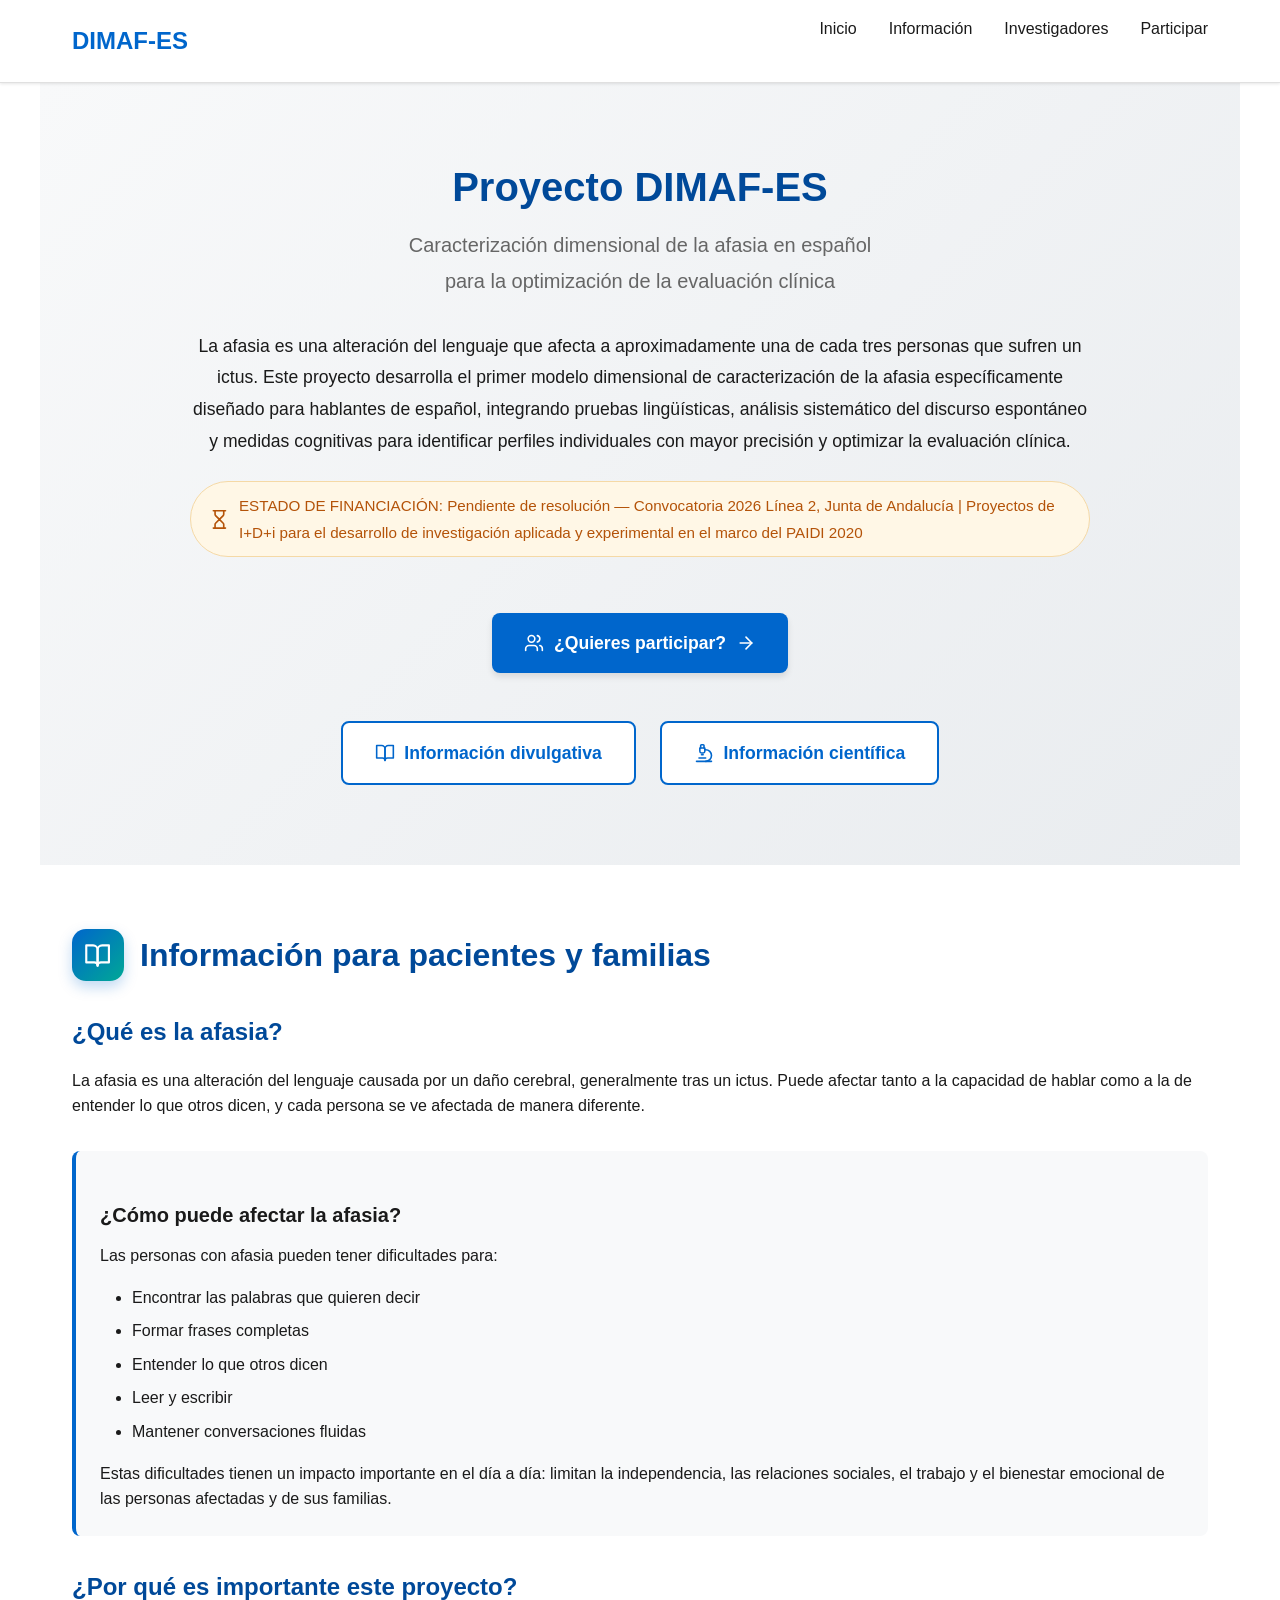
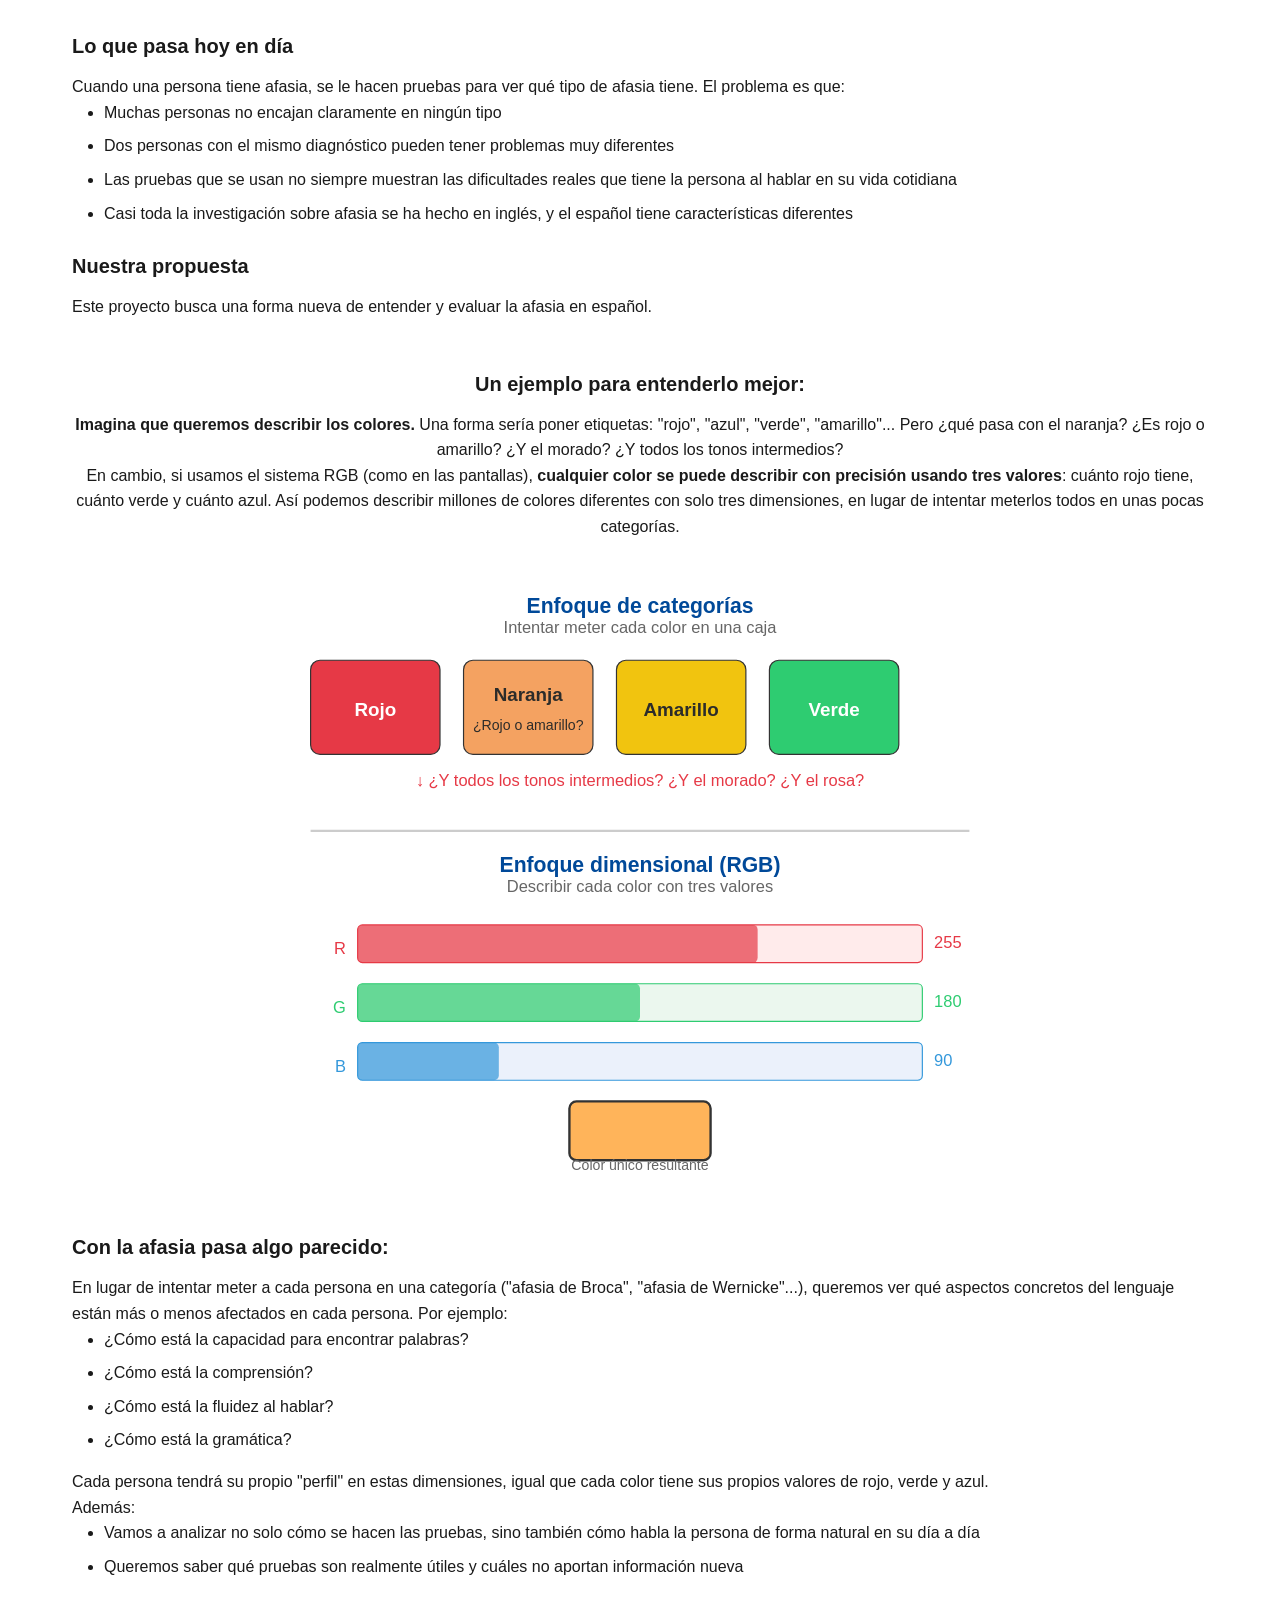
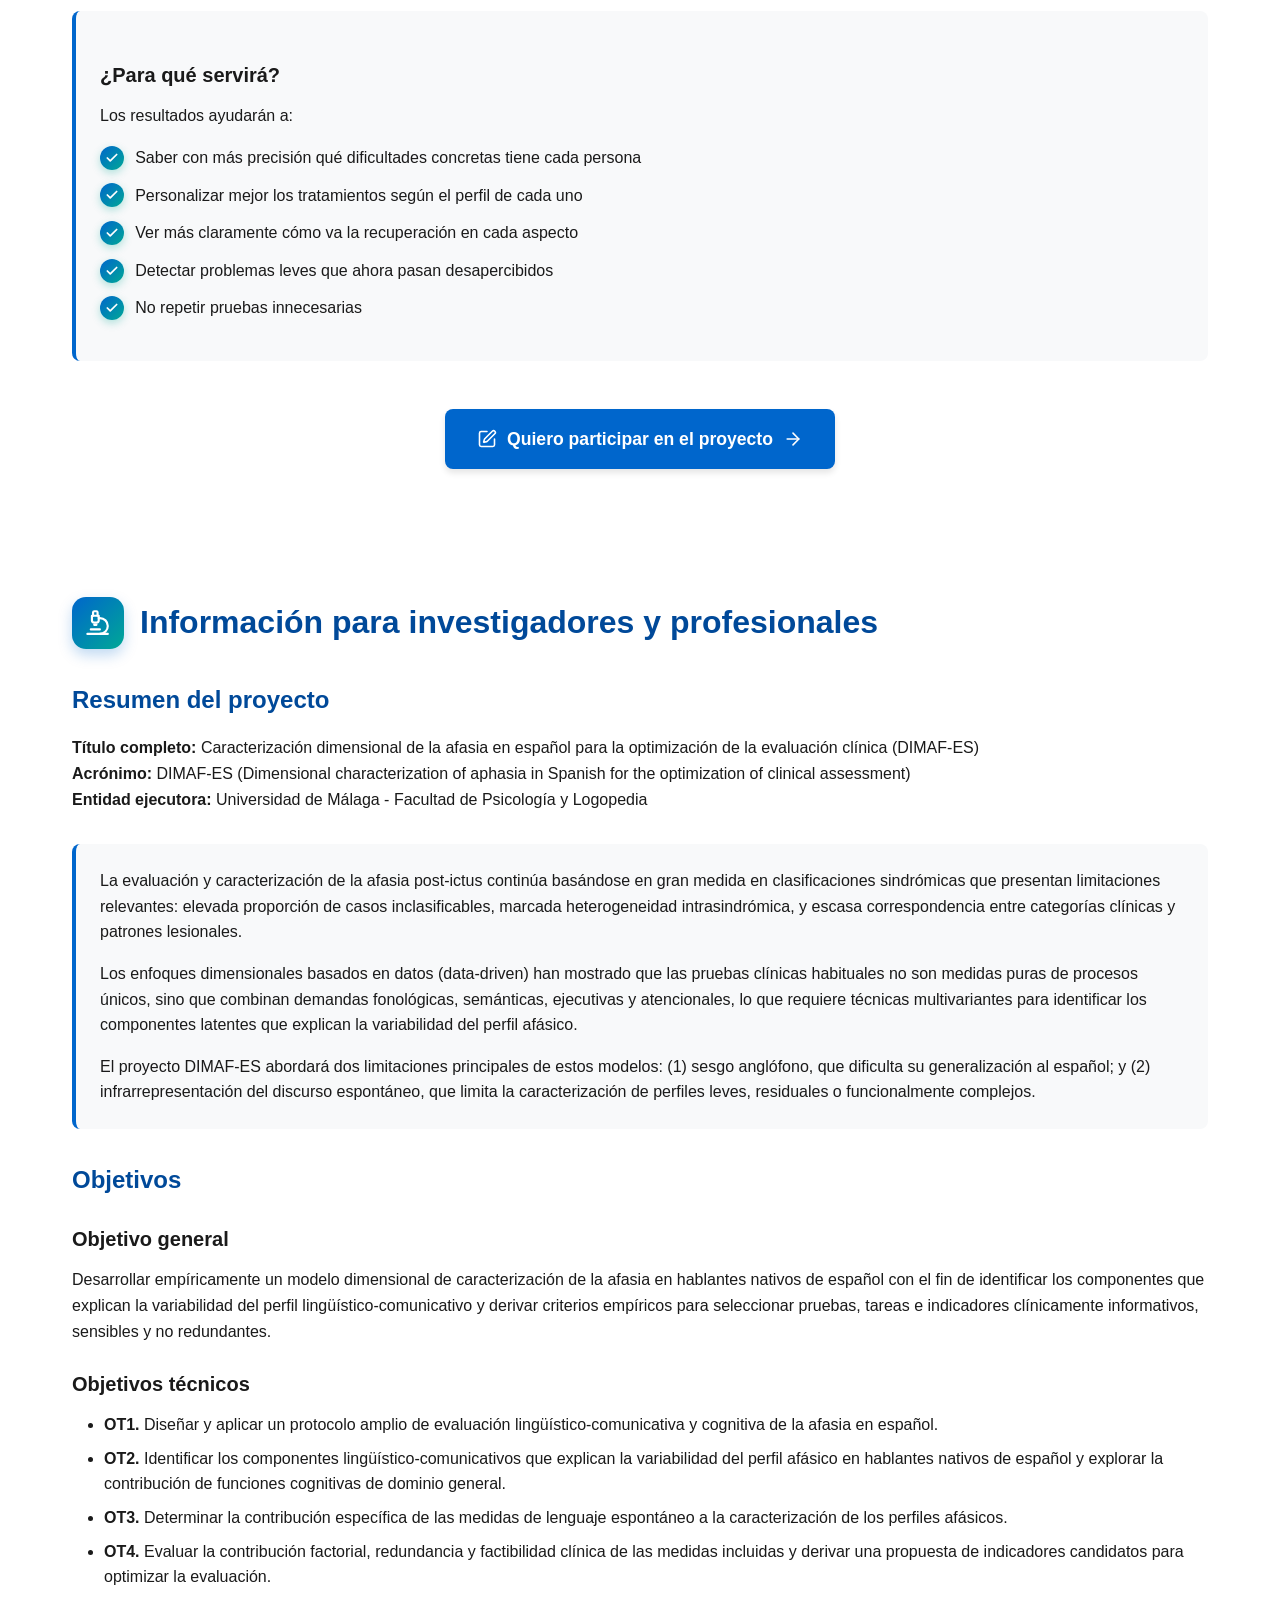
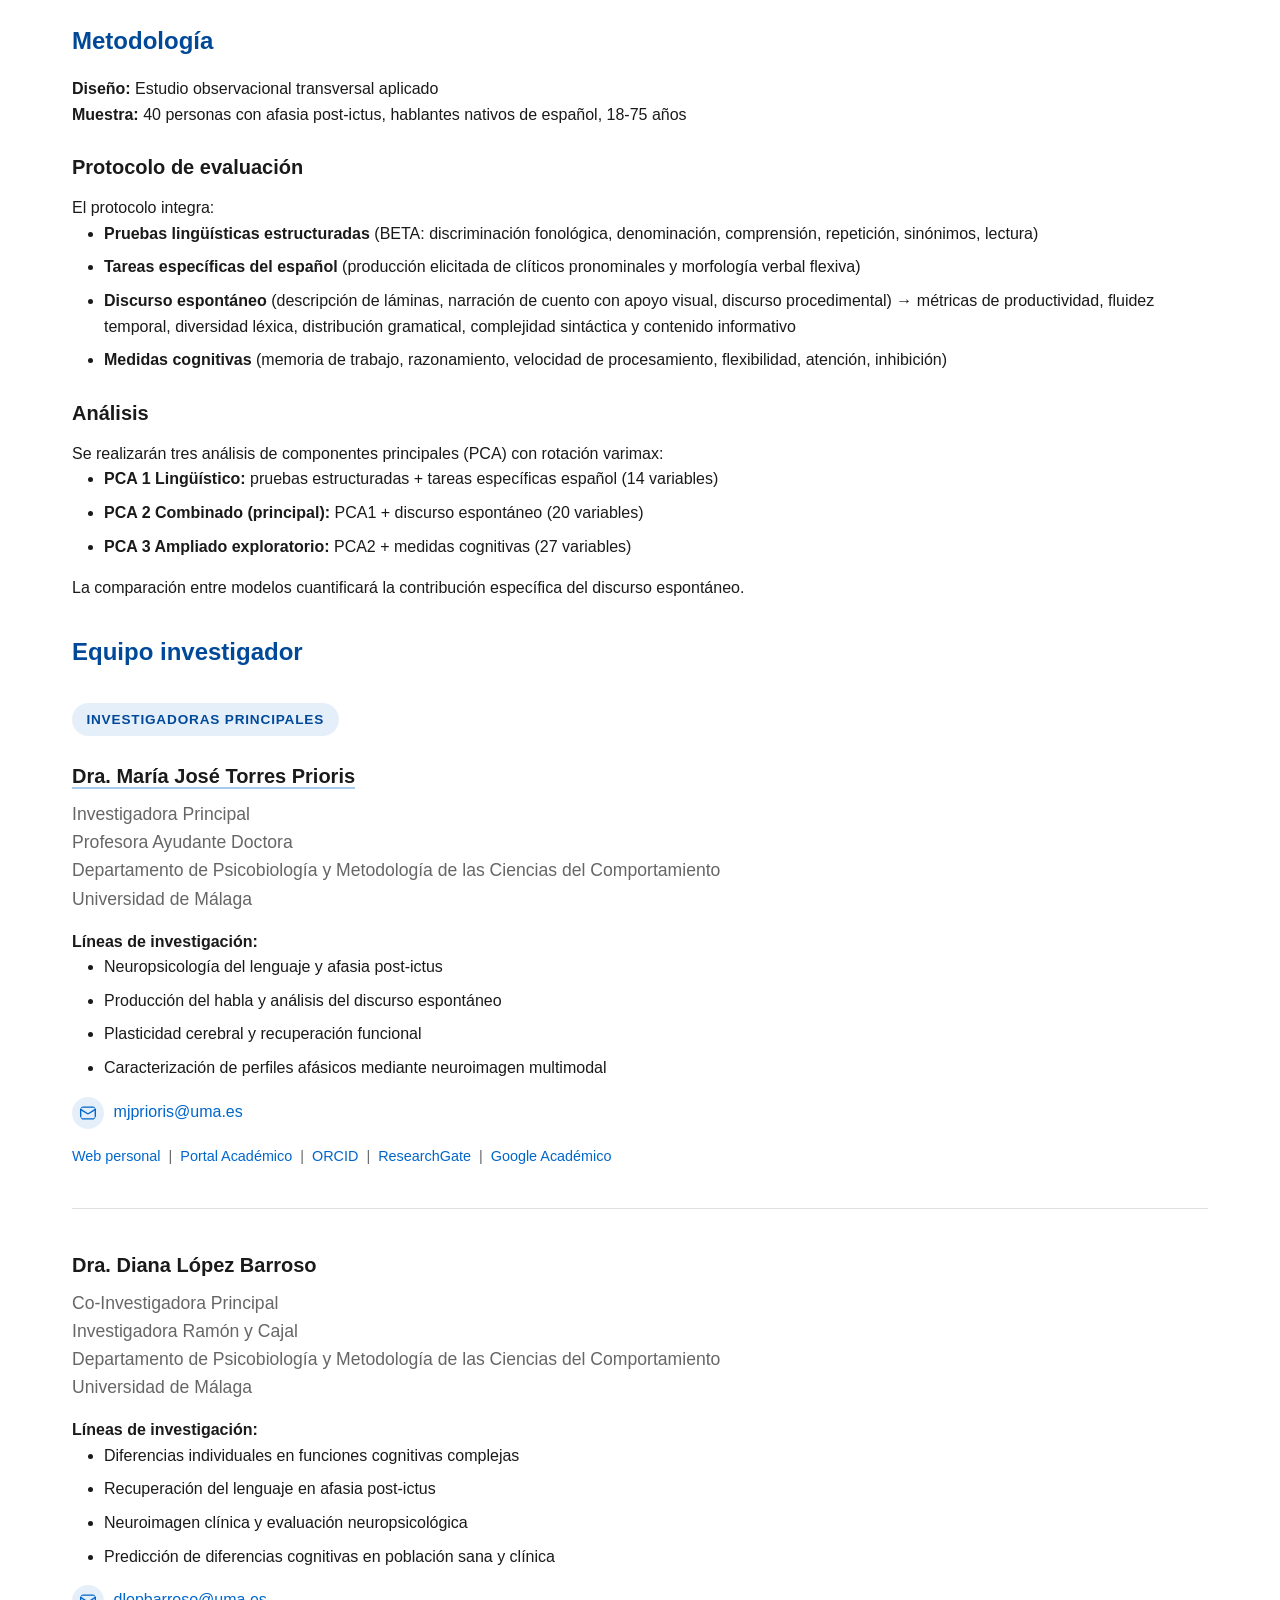
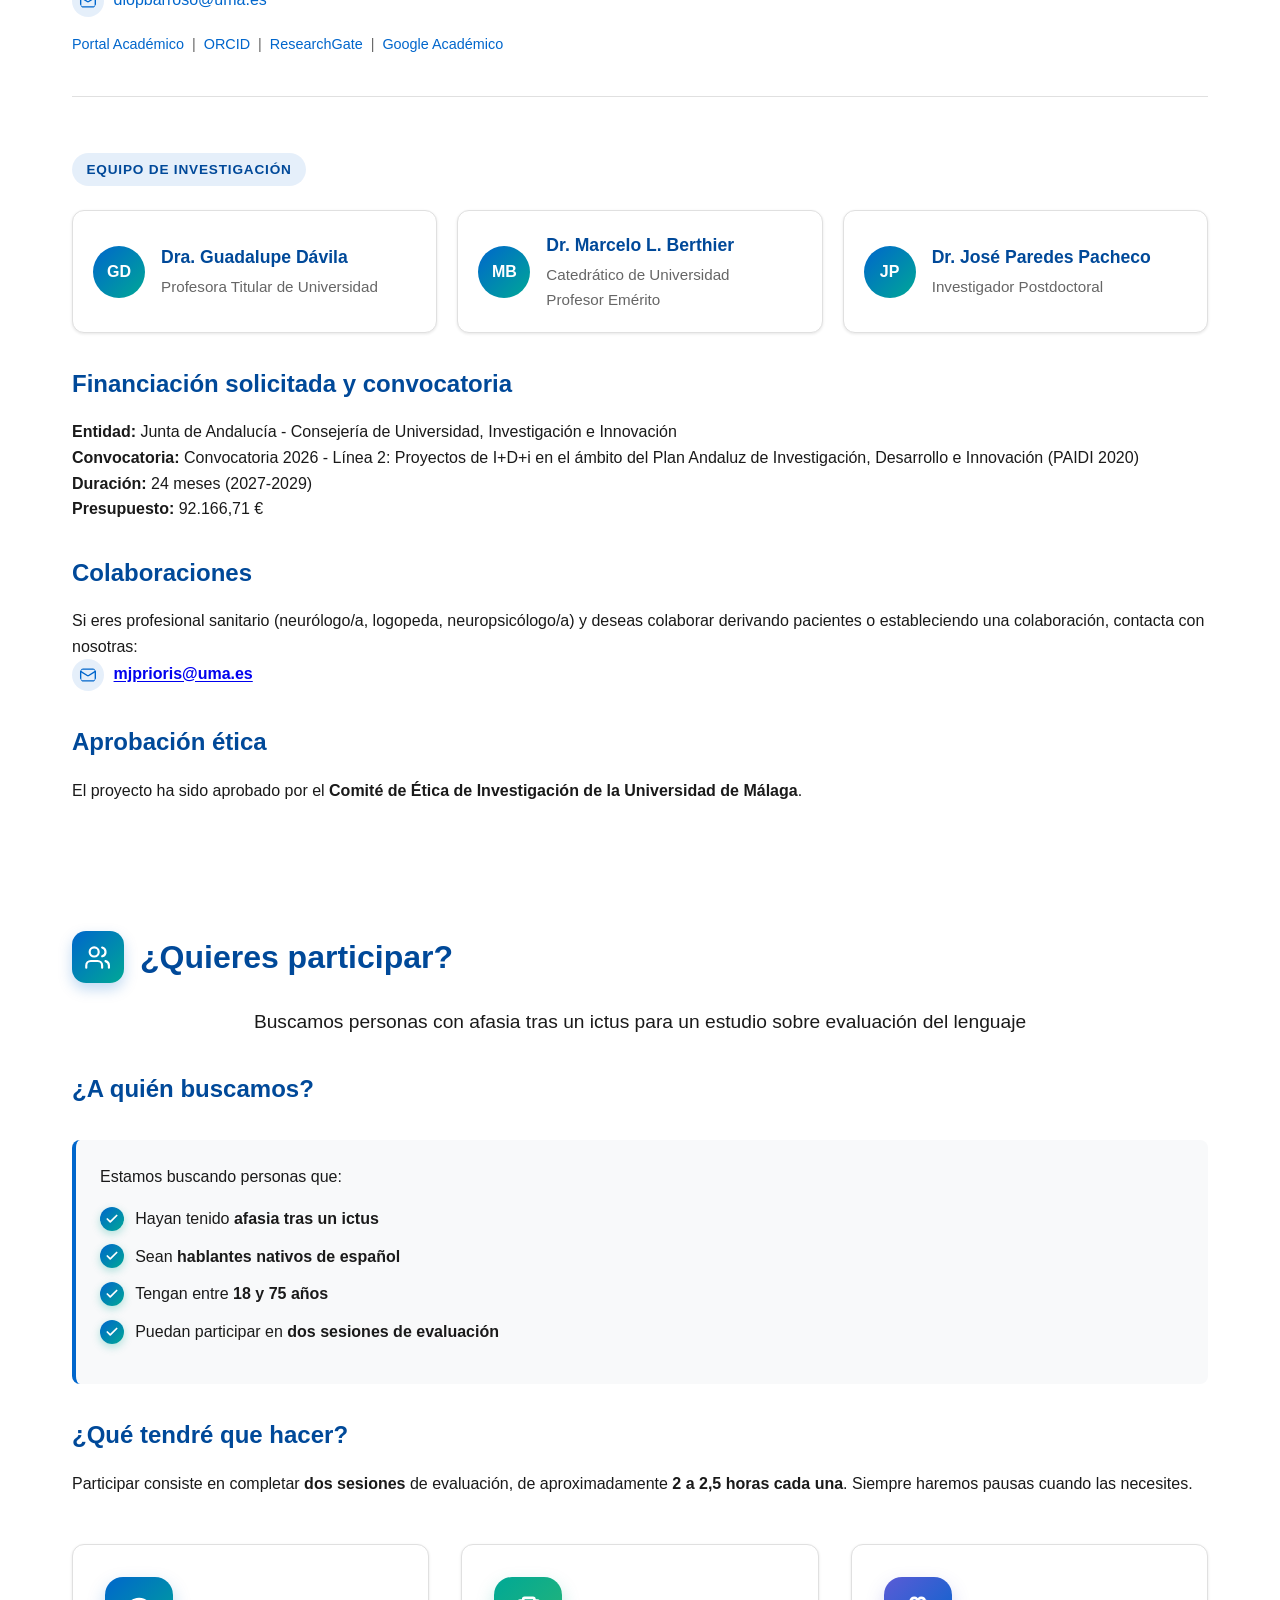
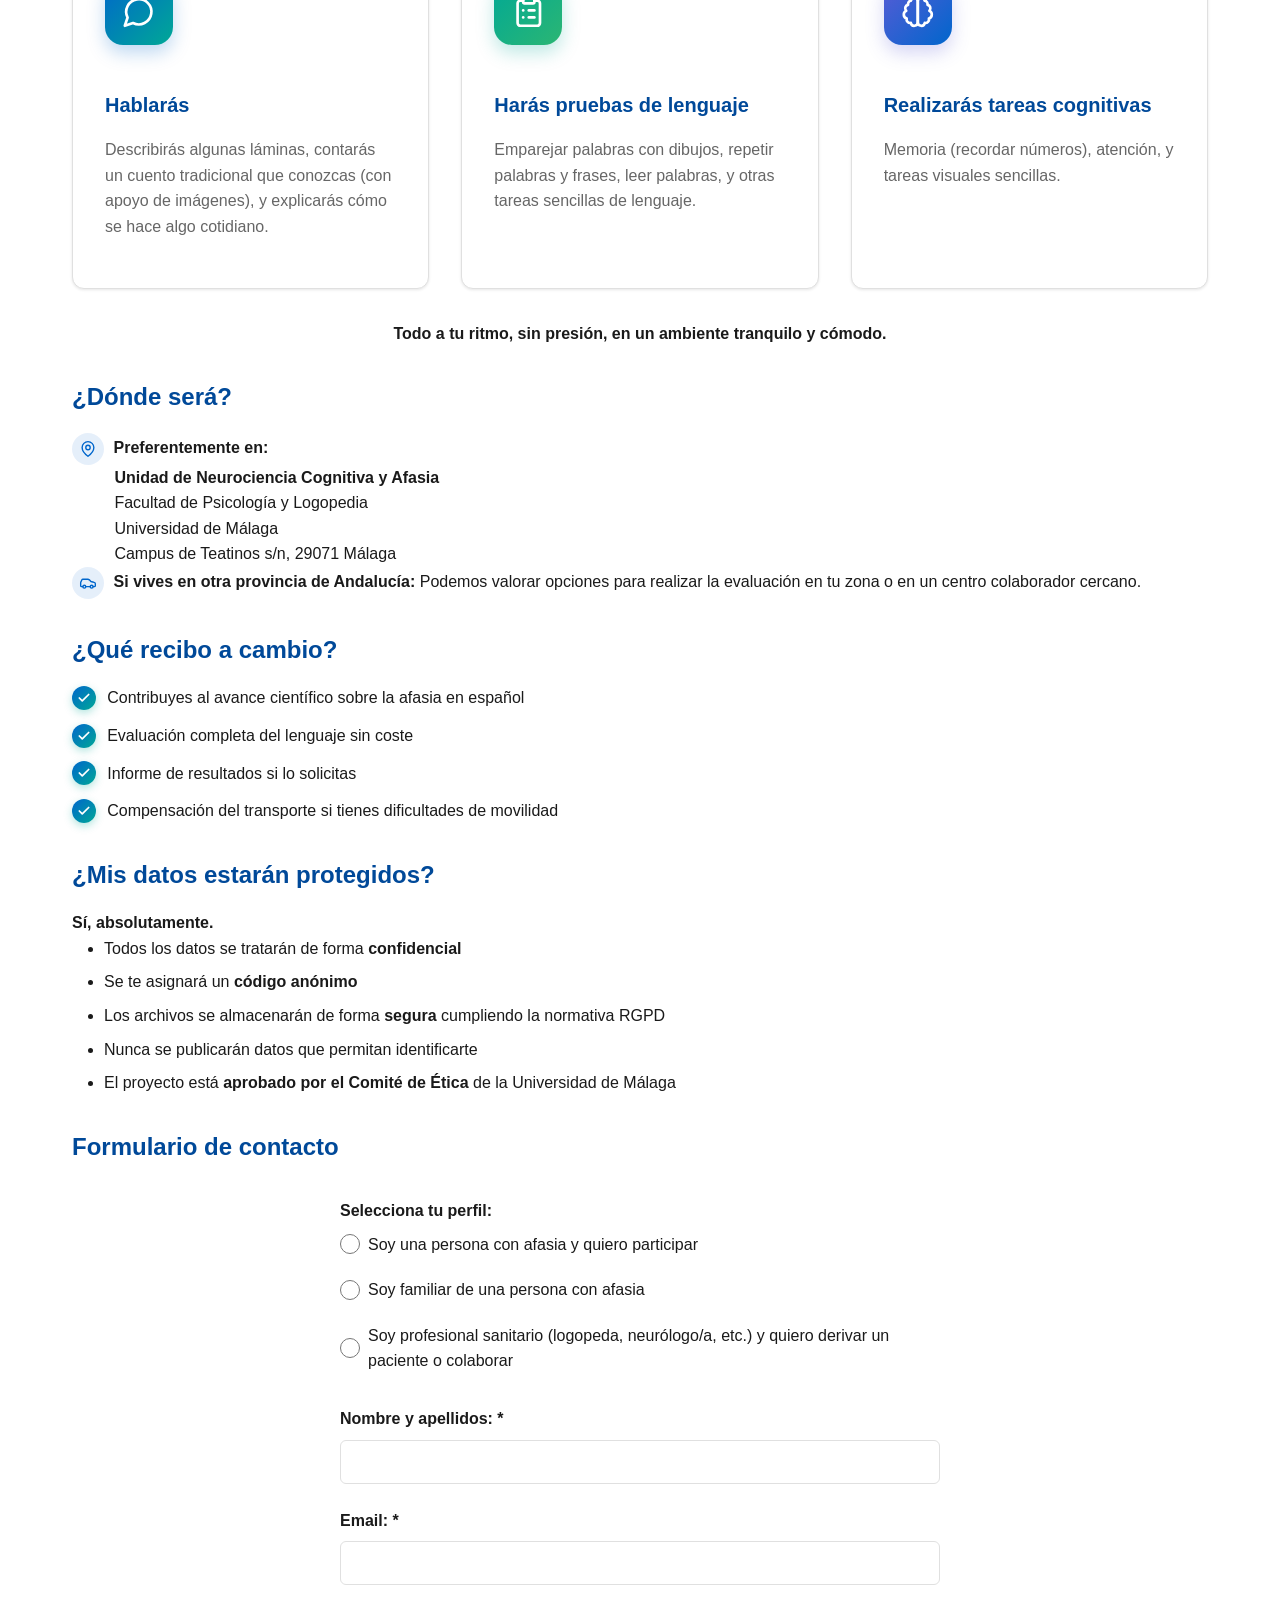
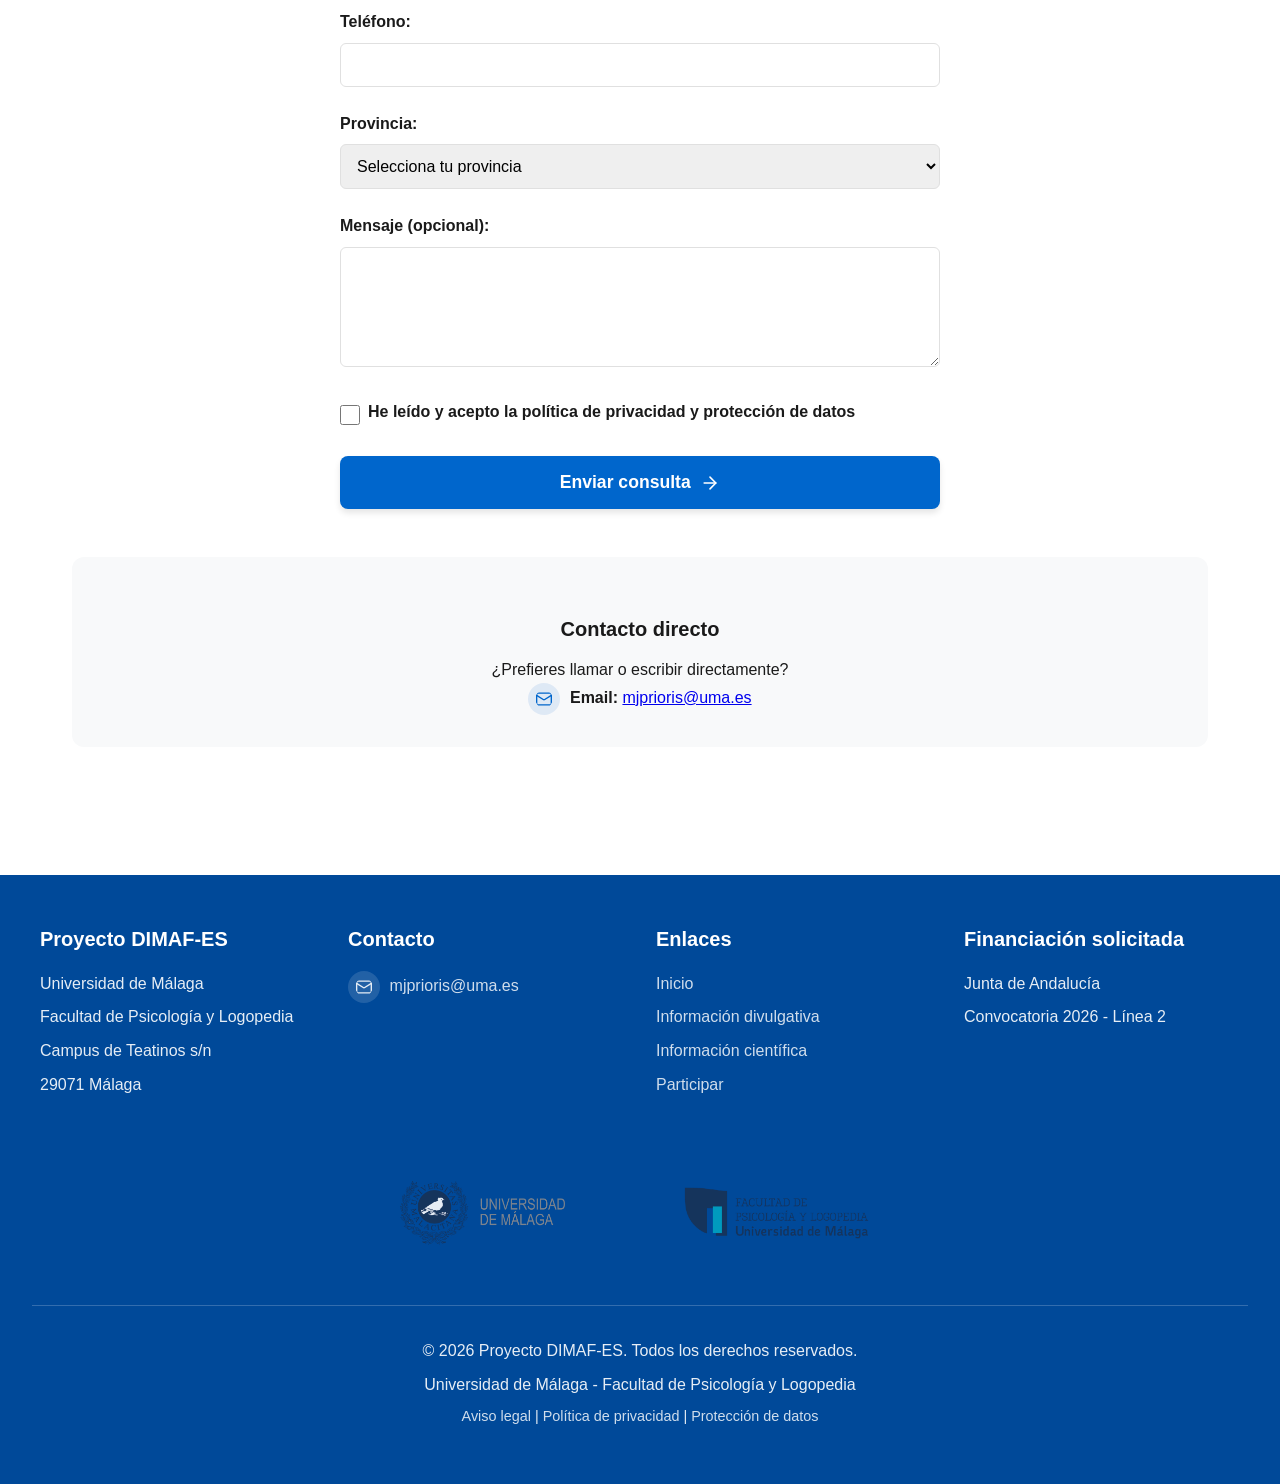
==== commit fe0720cb: "Ajustes para móvil - Las tarjetas ya no provocan desplazamiento horizontal en pantallas de 320 px. -" ====
--- a/index.html
+++ b/index.html
@@ -395,6 +395,67 @@
         .person-link:hover {
             color: var(--color-primary);
             border-color: var(--color-primary);
+        }
+
+        /* Ajustes para móvil */
+        .scroll-hint {
+            display: none;
+        }
+
+        .card-grid {
+            grid-template-columns: repeat(auto-fit, minmax(min(300px, 100%), 1fr));
+        }
+
+        .team-grid {
+            grid-template-columns: repeat(auto-fit, minmax(min(260px, 100%), 1fr));
+        }
+
+        .radio-group input[type="radio"],
+        .checkbox-group input[type="checkbox"] {
+            width: 1.25rem;
+            height: 1.25rem;
+            flex-shrink: 0;
+            accent-color: var(--color-primary);
+        }
+
+        @media (max-width: 768px) {
+            .diagram-scroll {
+                overflow-x: auto;
+                -webkit-overflow-scrolling: touch;
+                margin: 0 -1rem;
+                padding: 0 1rem;
+            }
+
+            .diagram-scroll svg {
+                min-width: 600px;
+            }
+
+            .scroll-hint {
+                display: block;
+                font-size: 0.9rem;
+                color: var(--color-text-muted);
+                font-style: italic;
+            }
+
+            .nav-links a {
+                display: inline-block;
+                padding: 0.35rem 0;
+            }
+
+            .academic-links span {
+                display: none;
+            }
+
+            .academic-links a {
+                padding: 0.4rem 0.75rem;
+                border: 1px solid var(--color-border);
+                border-radius: 999px;
+                background: var(--color-bg-alt);
+            }
+
+            .radio-group label {
+                padding: 0.4rem 0;
+            }
         }
 
         /* Grupos del equipo */
@@ -866,6 +927,8 @@
             
             <p>En cambio, si usamos el sistema RGB (como en las pantallas), <strong>cualquier color se puede describir con precisión usando tres valores</strong>: cuánto rojo tiene, cuánto verde y cuánto azul. Así podemos describir millones de colores diferentes con solo tres dimensiones, en lugar de intentar meterlos todos en unas pocas categorías.</p>
 
+            <p class="scroll-hint">Desliza el gráfico hacia los lados para verlo completo</p>
+            <div class="diagram-scroll">
             <svg width="100%" viewBox="0 0 680 520" style="max-width: 800px; margin: 2rem auto; display: block;">
 <defs>
   <marker id="arrow" viewBox="0 0 10 10" refX="8" refY="5" markerWidth="6" markerHeight="6" orient="auto-start-reverse">
@@ -917,6 +980,7 @@
 <text style="font-size: 14px; fill: #666" x="340" y="540" text-anchor="middle">Cada persona con afasia tiene su propio "perfil" en múltiples dimensiones:</text>
 <text style="font-size: 14px; fill: #666" x="340" y="558" text-anchor="middle">fluidez, comprensión, gramática, encontrar palabras...</text>
 </svg>
+            </div>
         </div>
 
         <h4>Con la afasia pasa algo parecido:</h4>
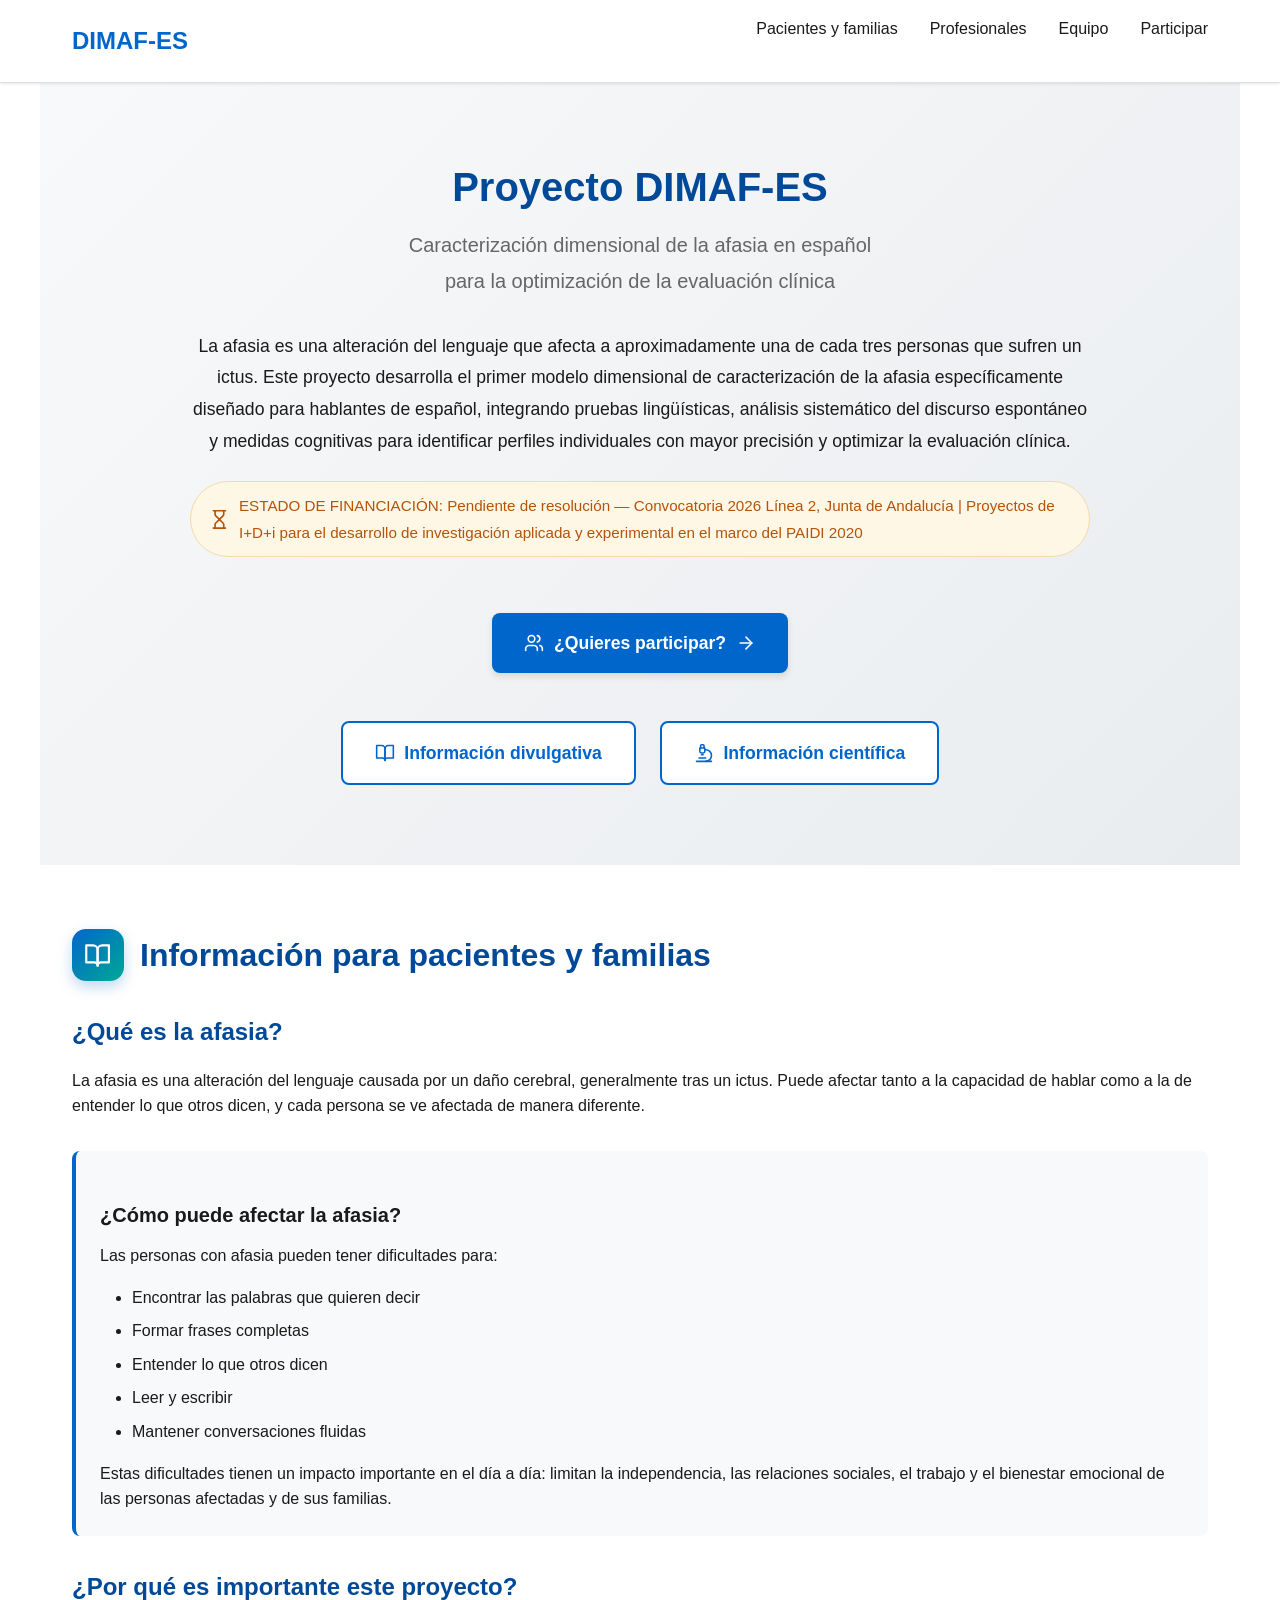
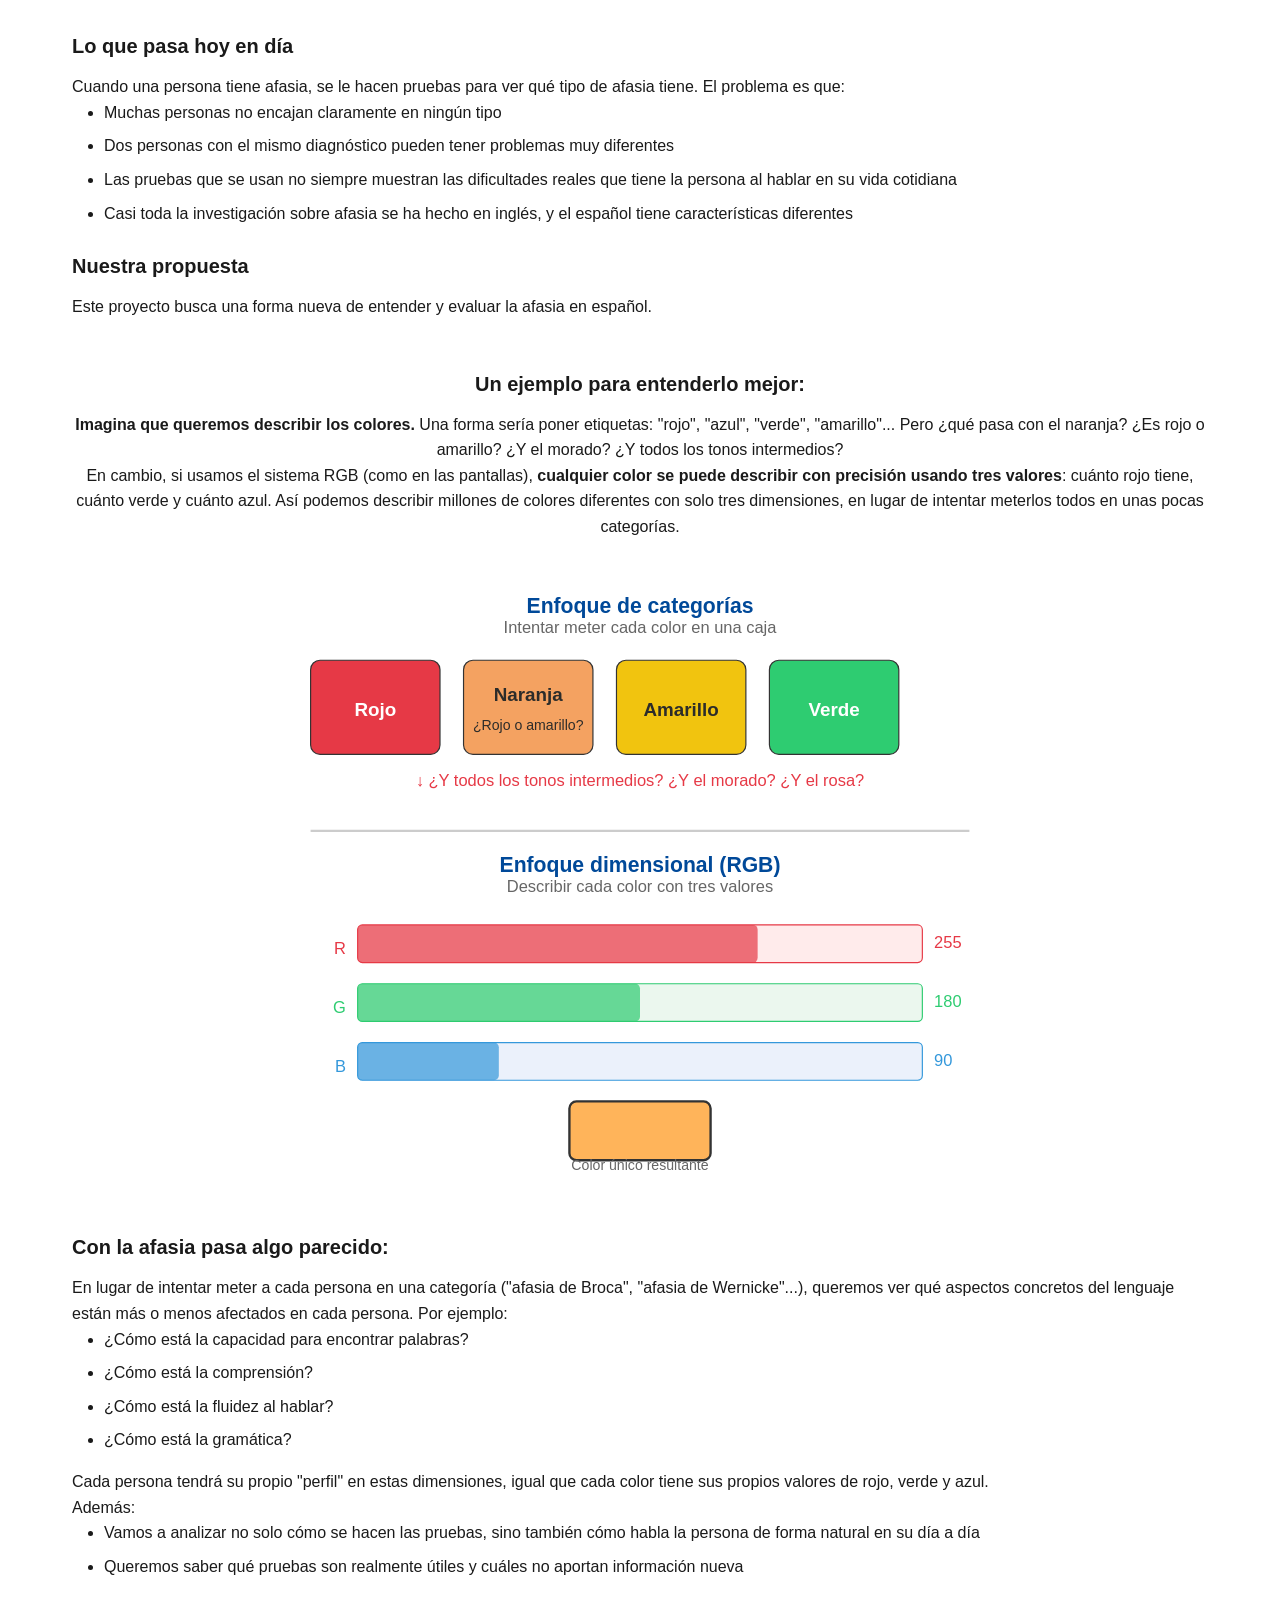
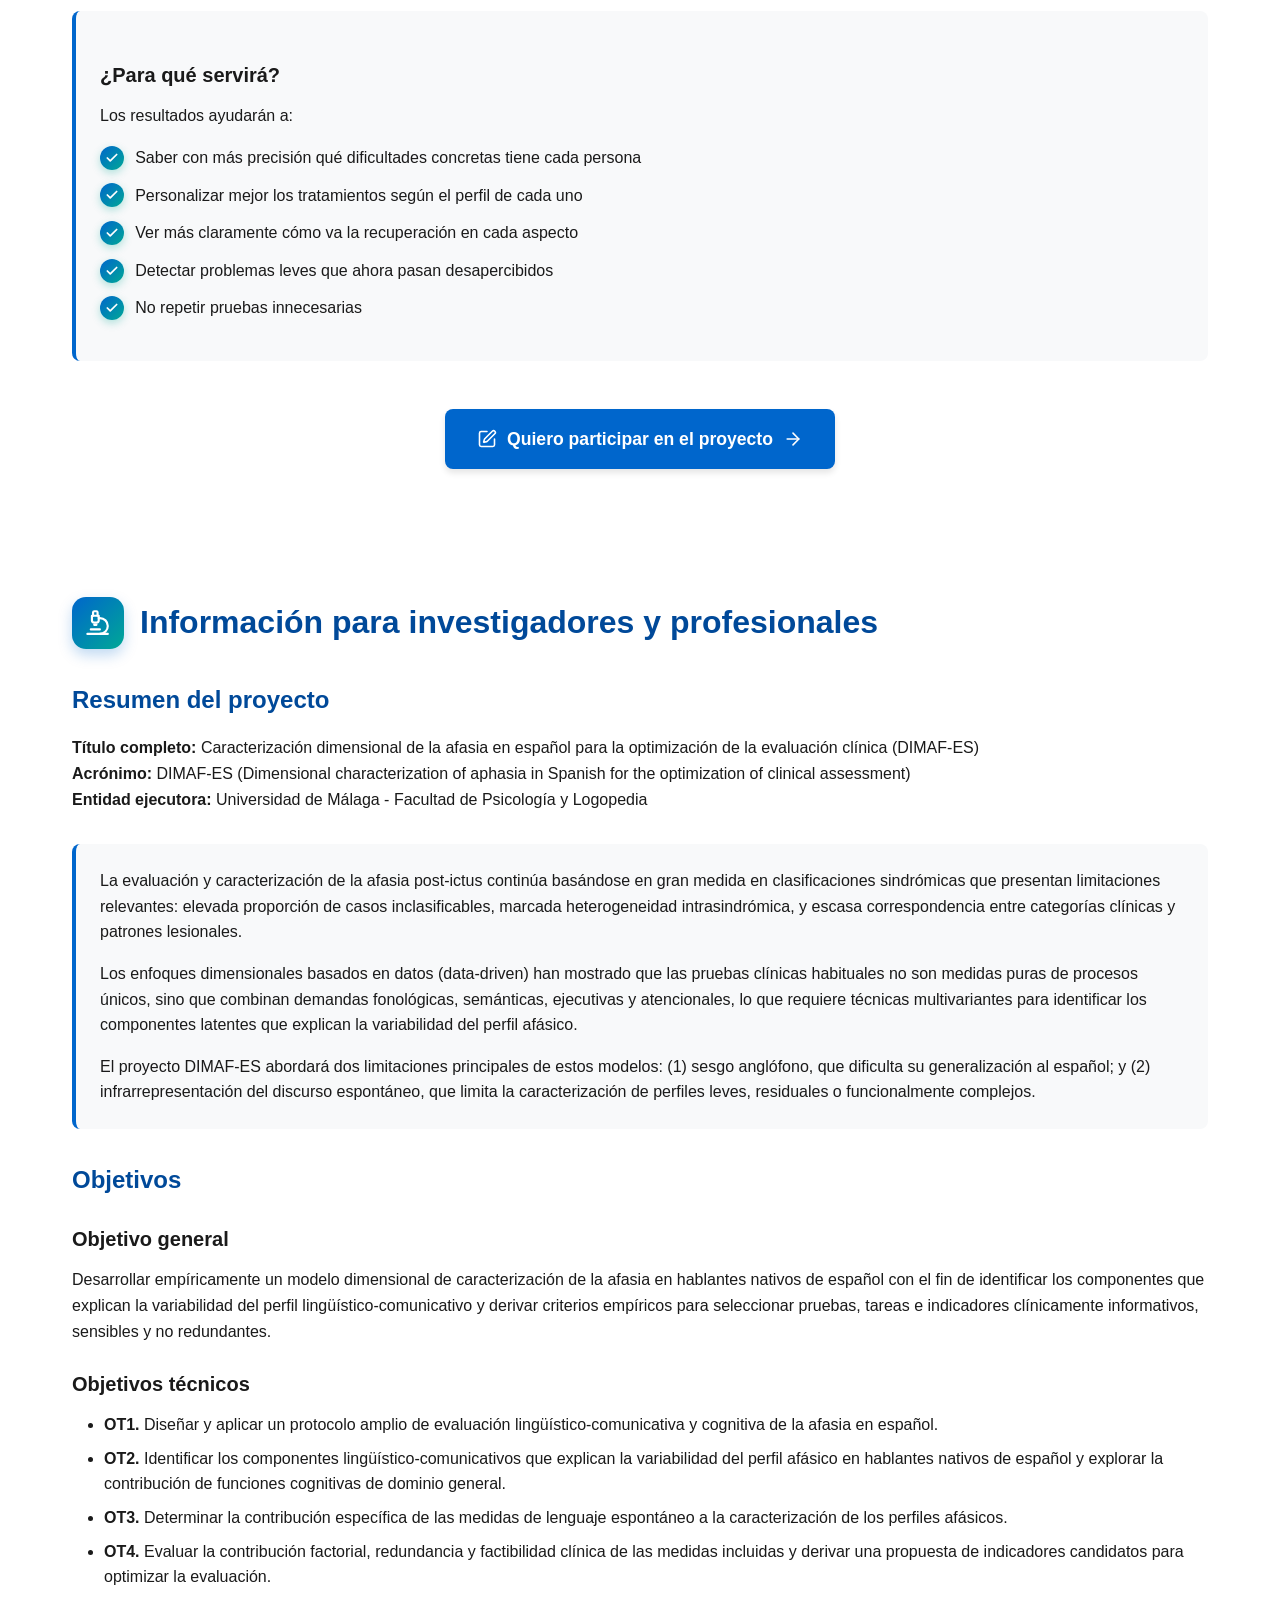
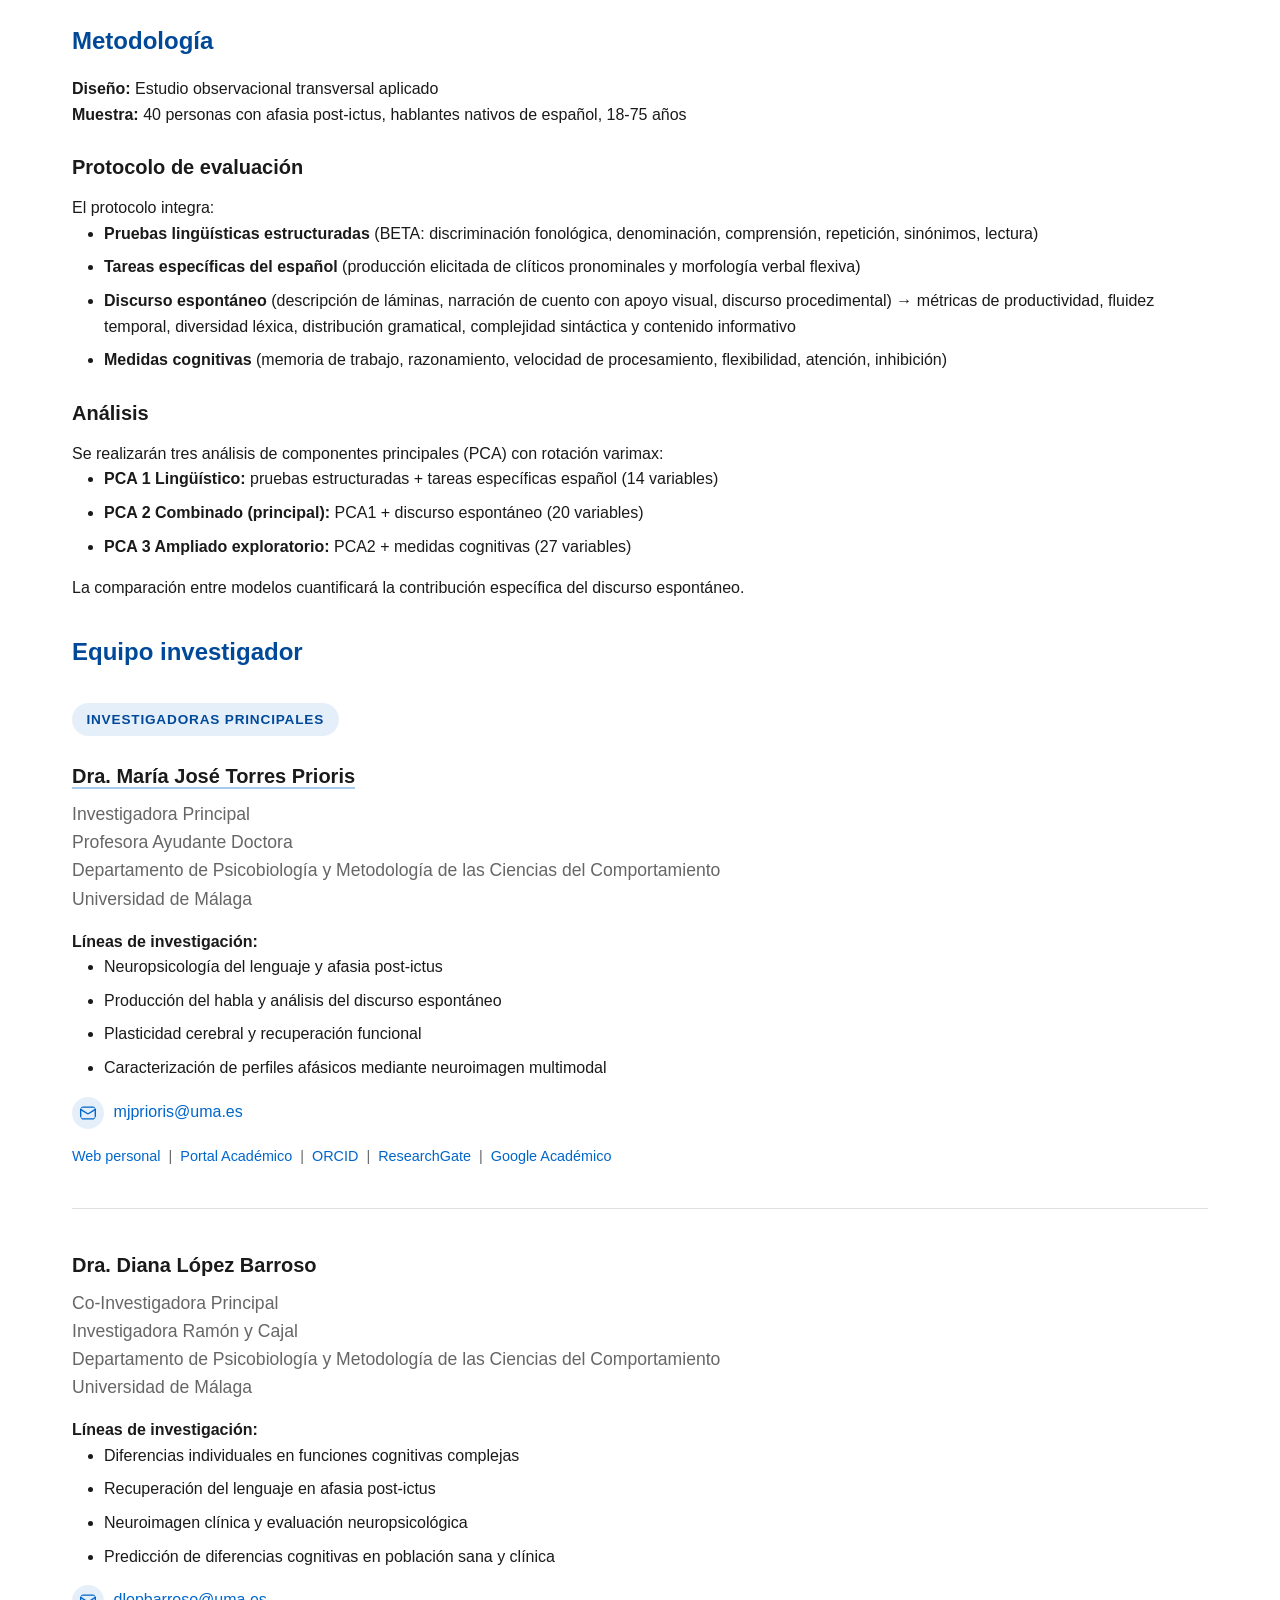
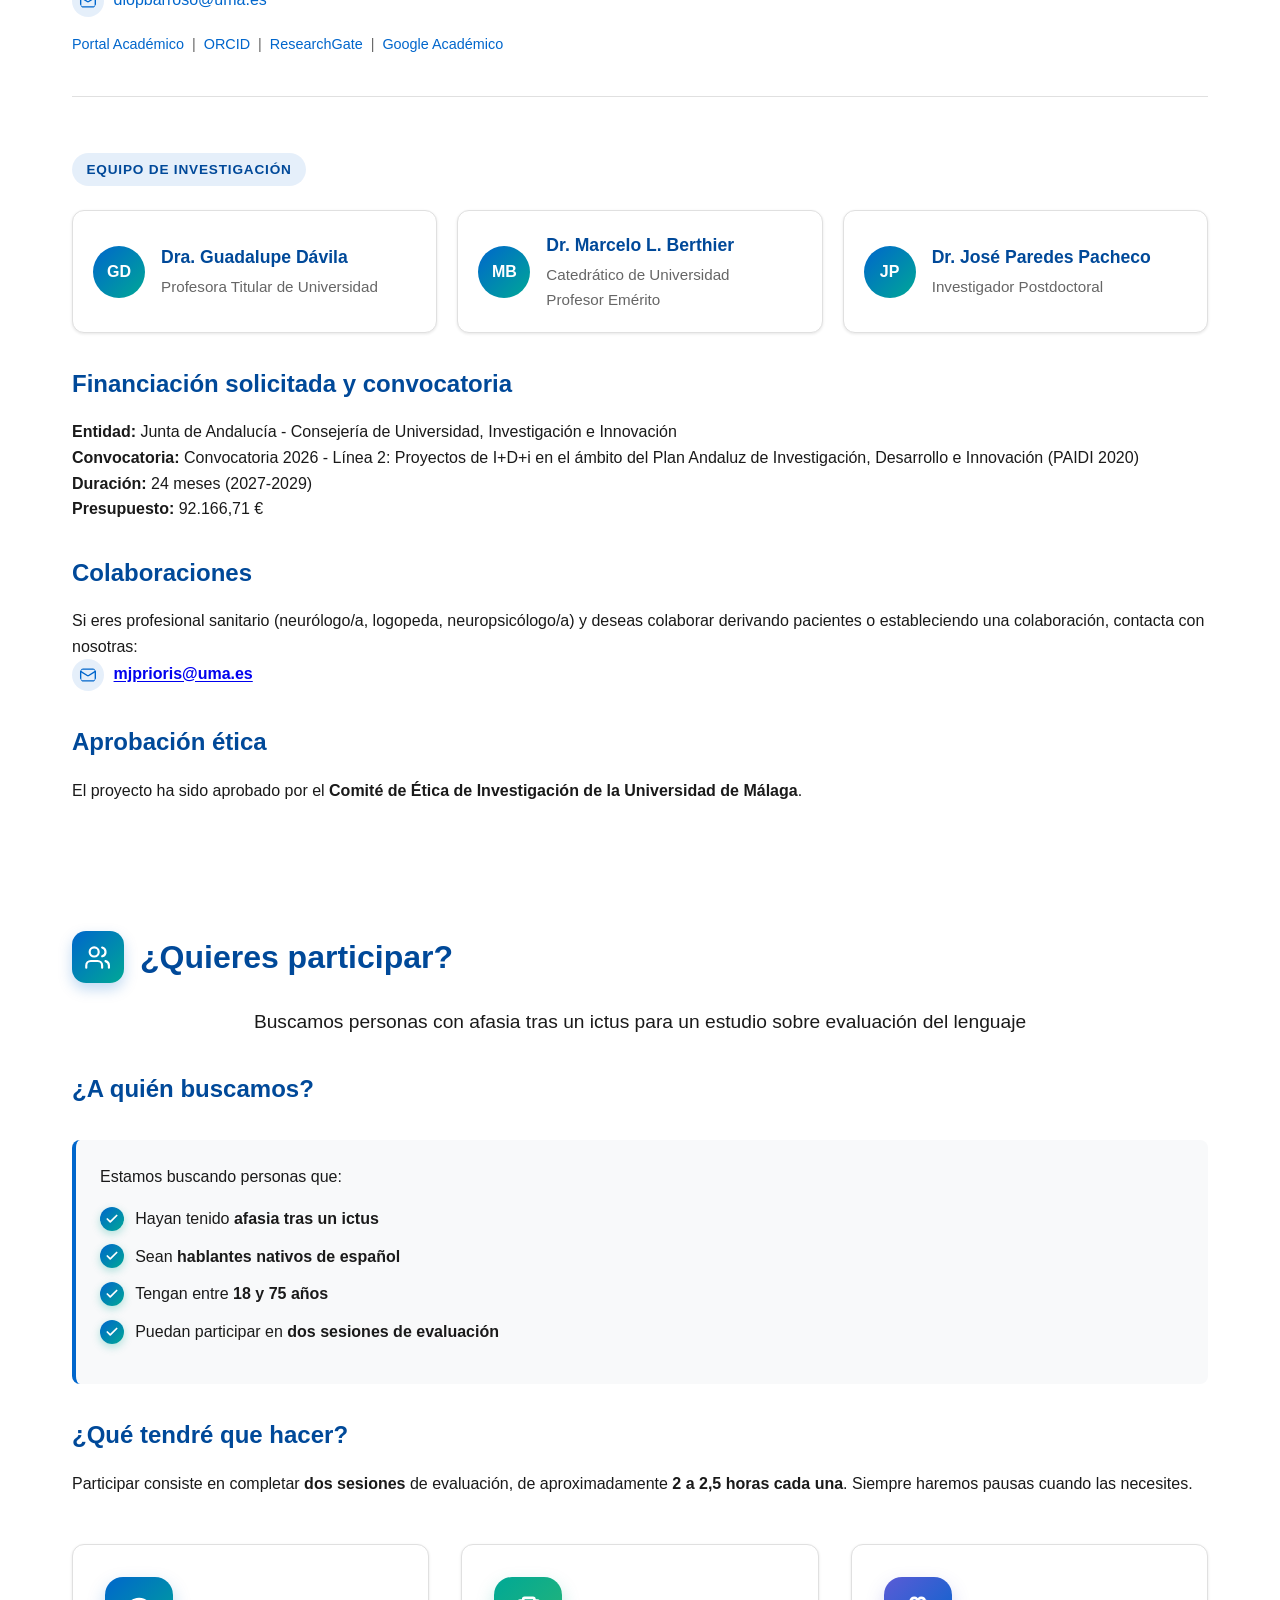
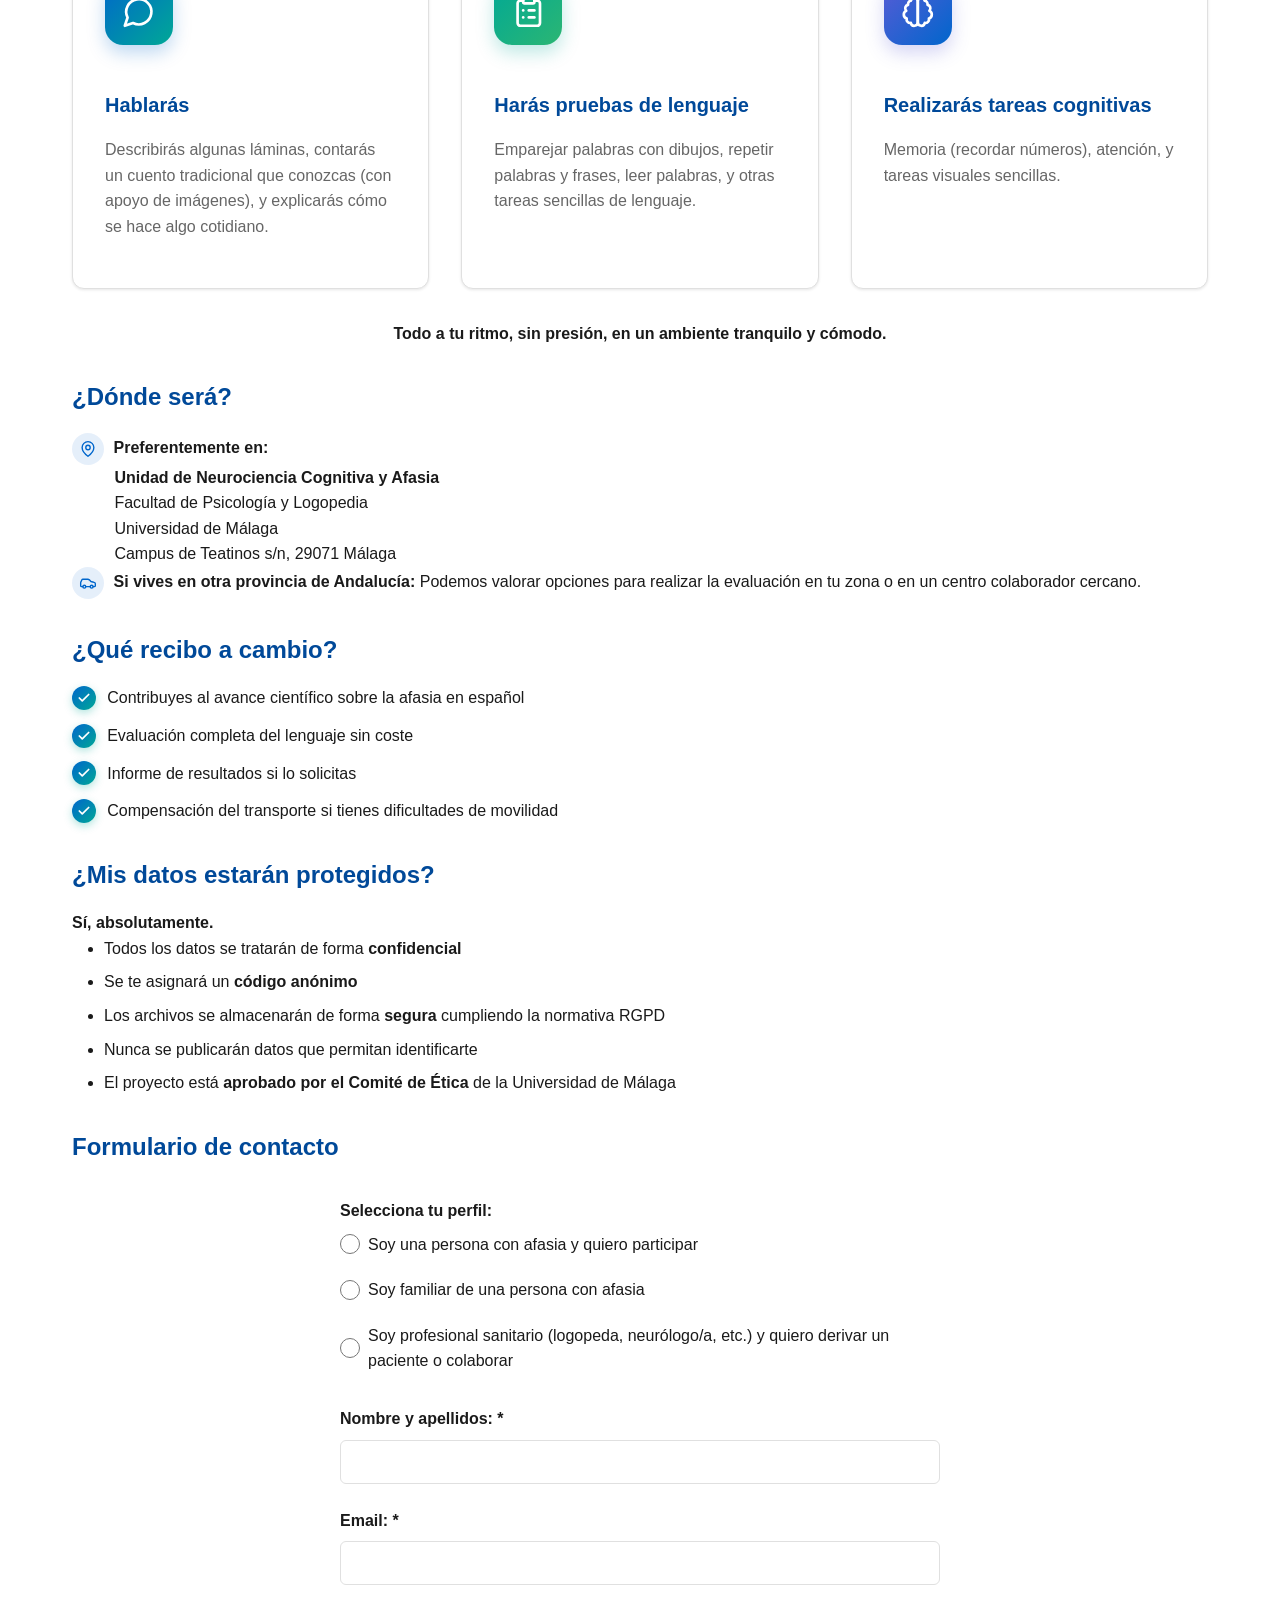
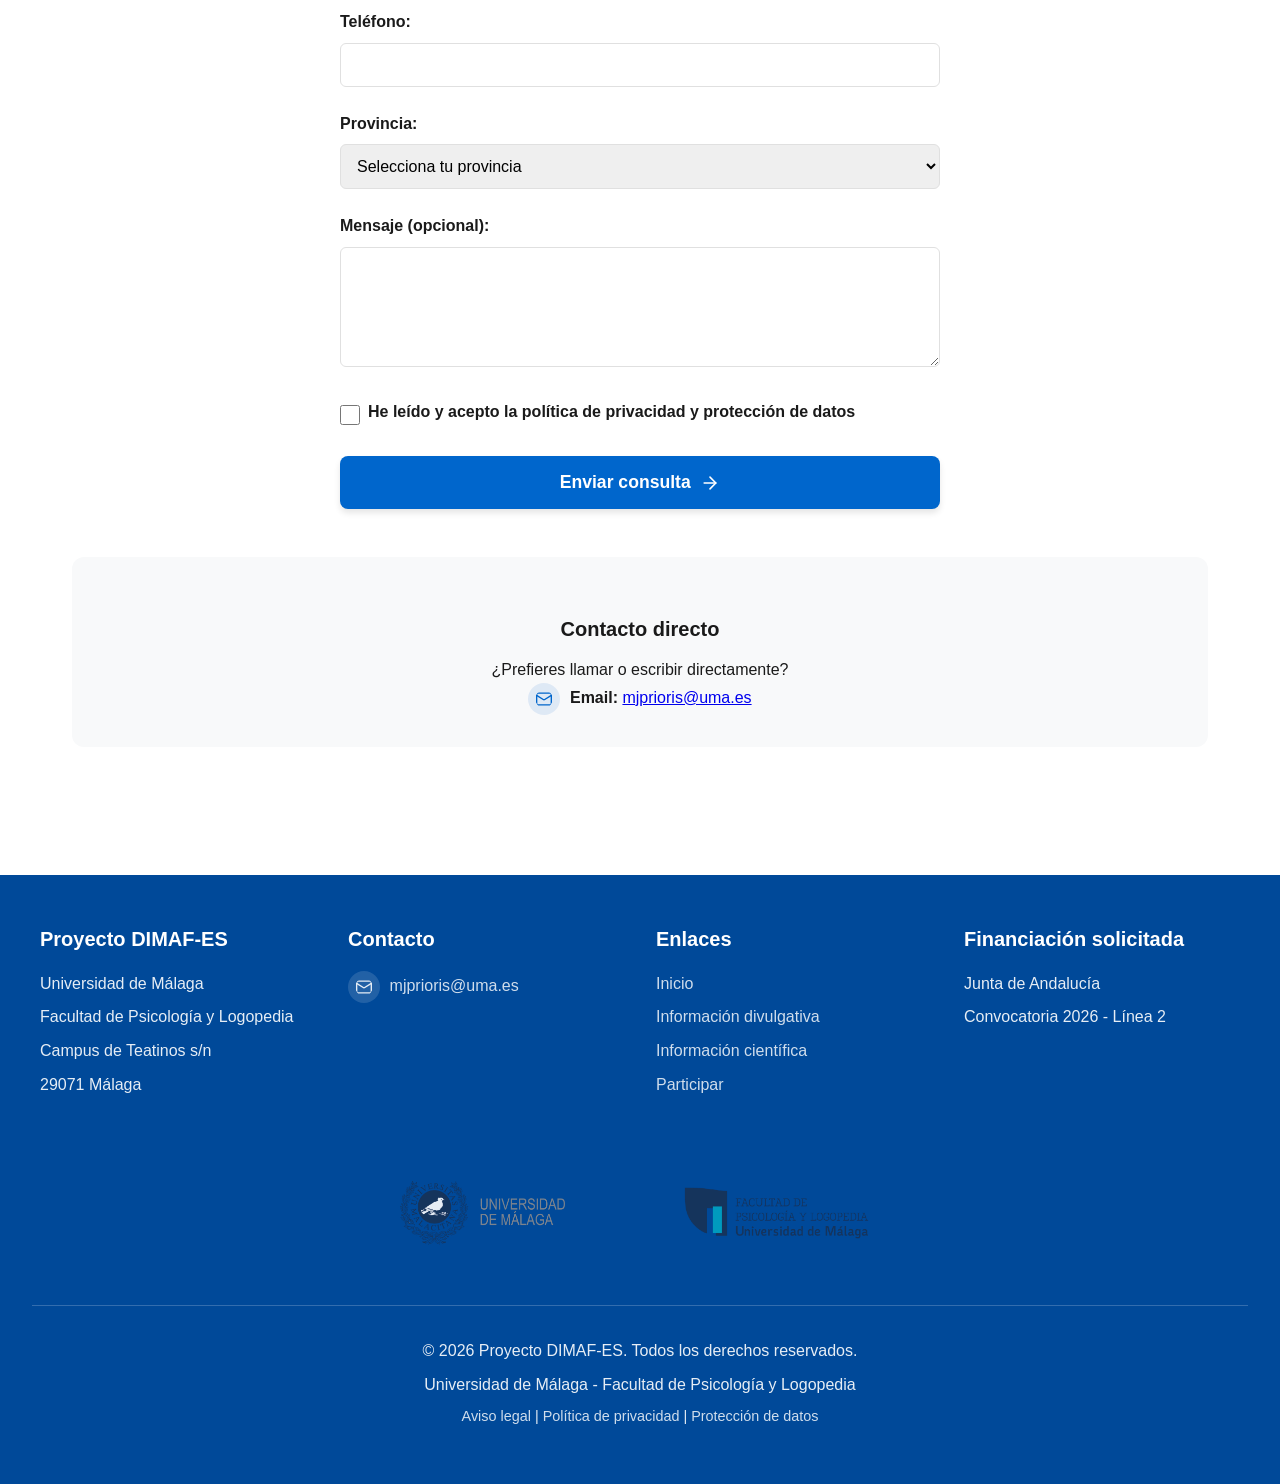
==== commit 9c63a82c: "Menú: Pacientes y familias, Profesionales, Equipo, Participar Se separa «Información» en las dos sec" ====
--- a/index.html
+++ b/index.html
@@ -521,7 +521,7 @@
 
         @media (max-width: 768px) {
             #equipo {
-                scroll-margin-top: 9rem;
+                scroll-margin-top: 10rem;
             }
         }
 
@@ -623,7 +623,7 @@
             }
 
             section[id] {
-                scroll-margin-top: 4.5rem;
+                scroll-margin-top: 6rem;
             }
 
             .btn-group {
@@ -860,9 +860,9 @@
                 <a href="#home" class="logo">DIMAF-ES</a>
             </div>
             <ul class="nav-links">
-                <li><a href="#home">Inicio</a></li>
-                <li><a href="#divulgativa">Información</a></li>
-                <li><a href="#equipo">Investigadores</a></li>
+                <li><a href="#divulgativa">Pacientes y familias</a></li>
+                <li><a href="#cientifica">Profesionales</a></li>
+                <li><a href="#equipo">Equipo</a></li>
                 <li><a href="#participar">Participar</a></li>
             </ul>
         </nav>
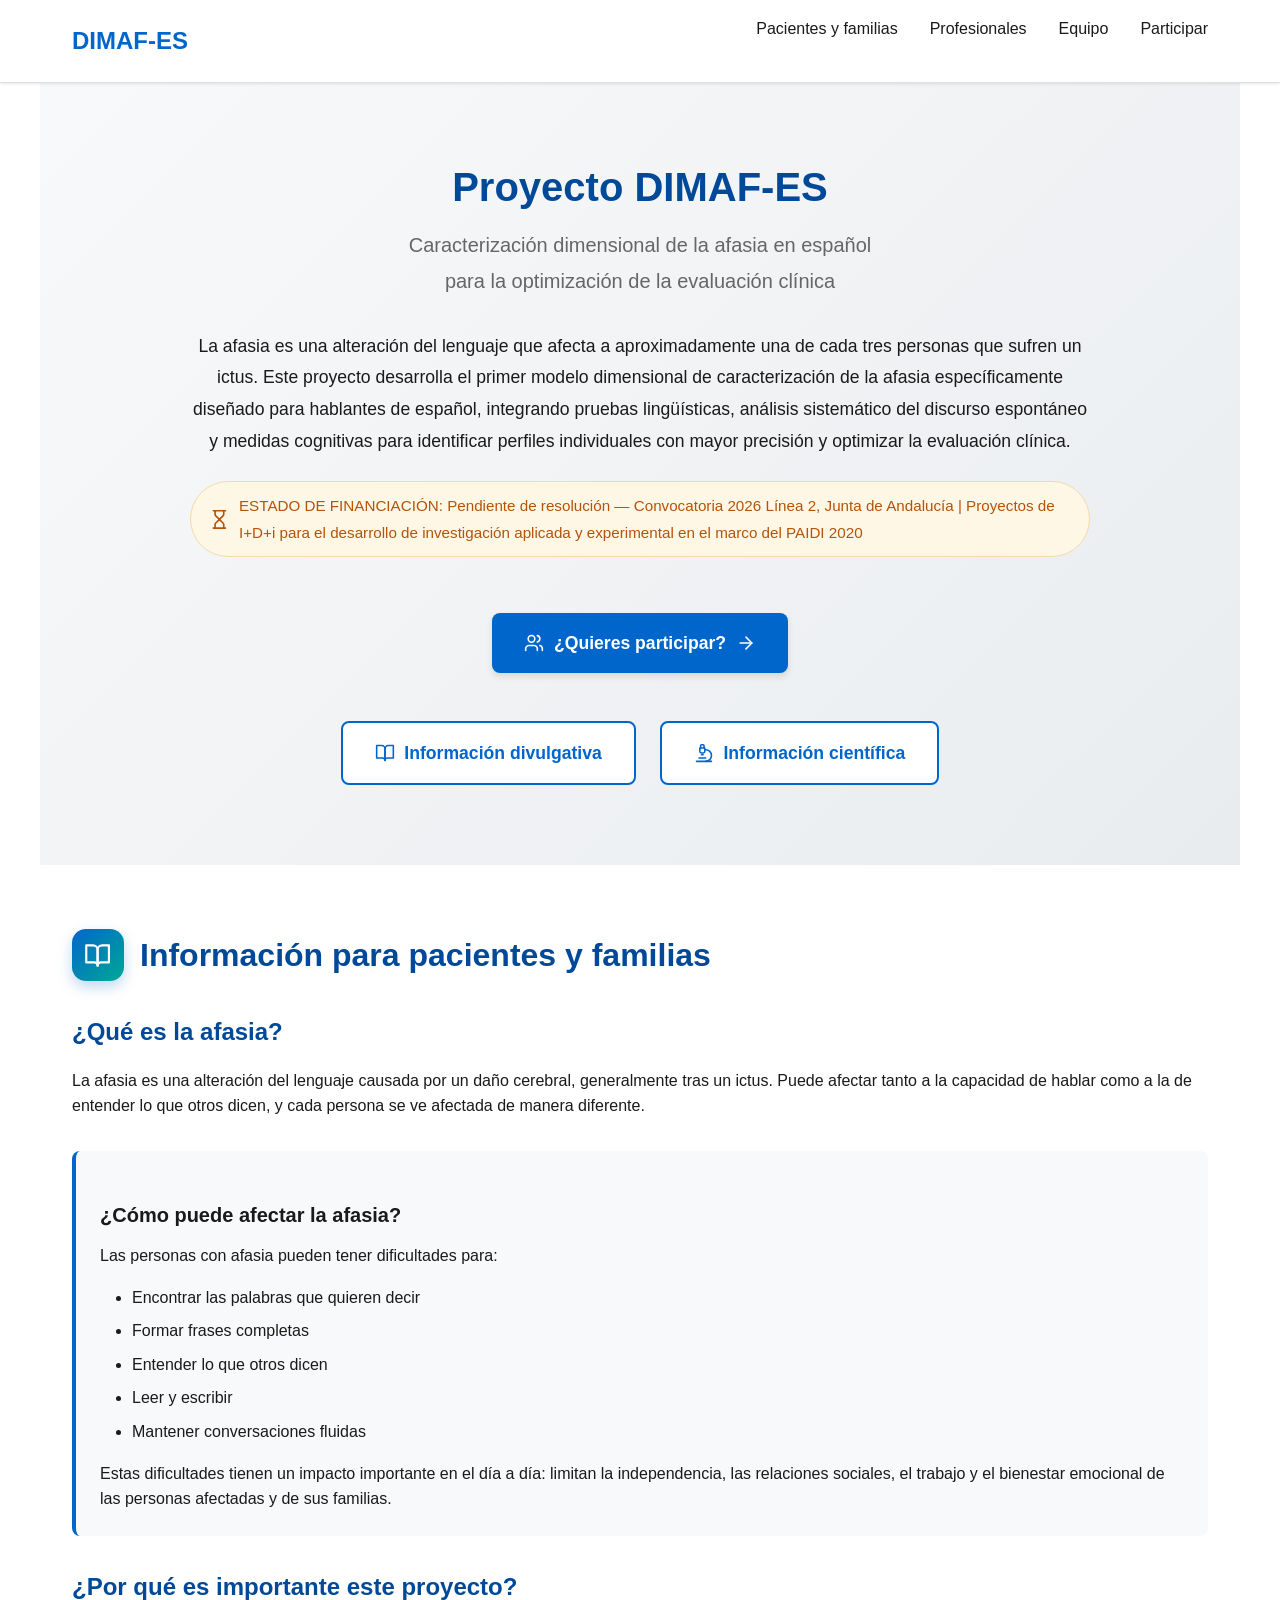
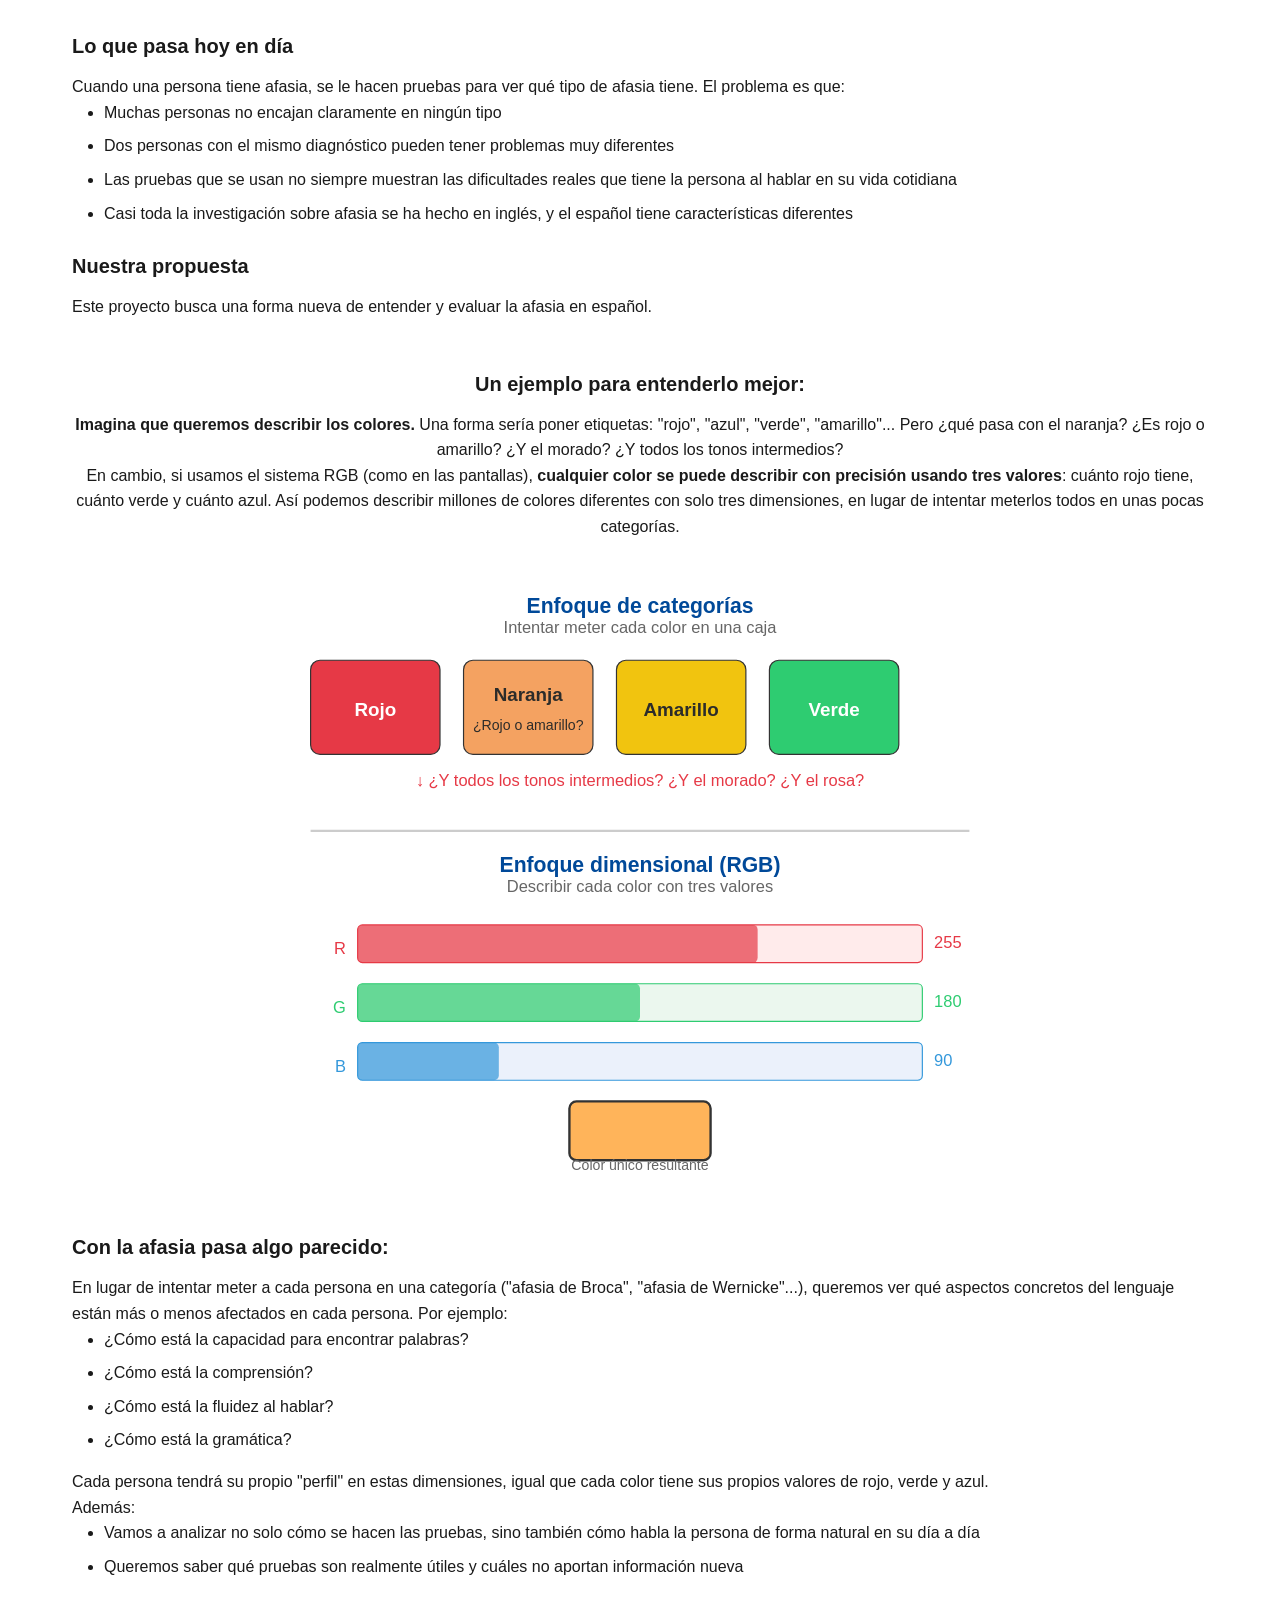
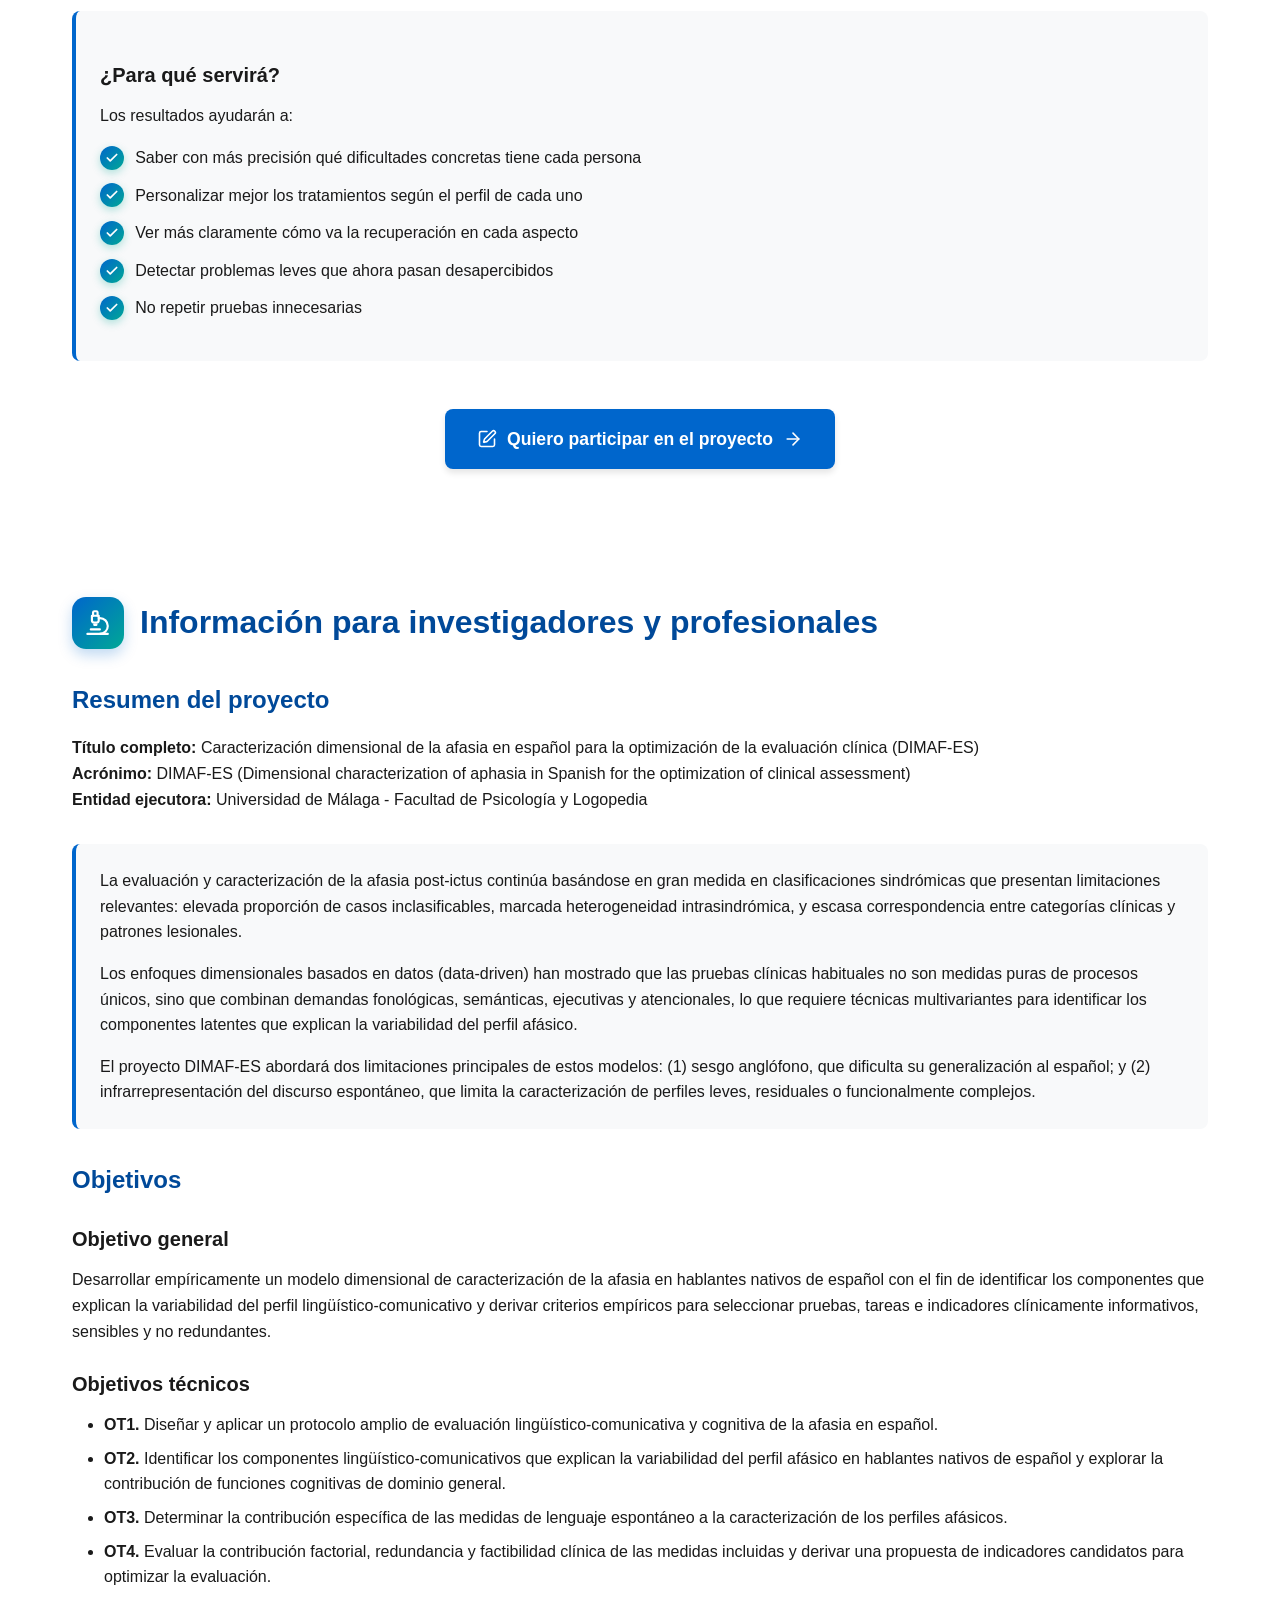
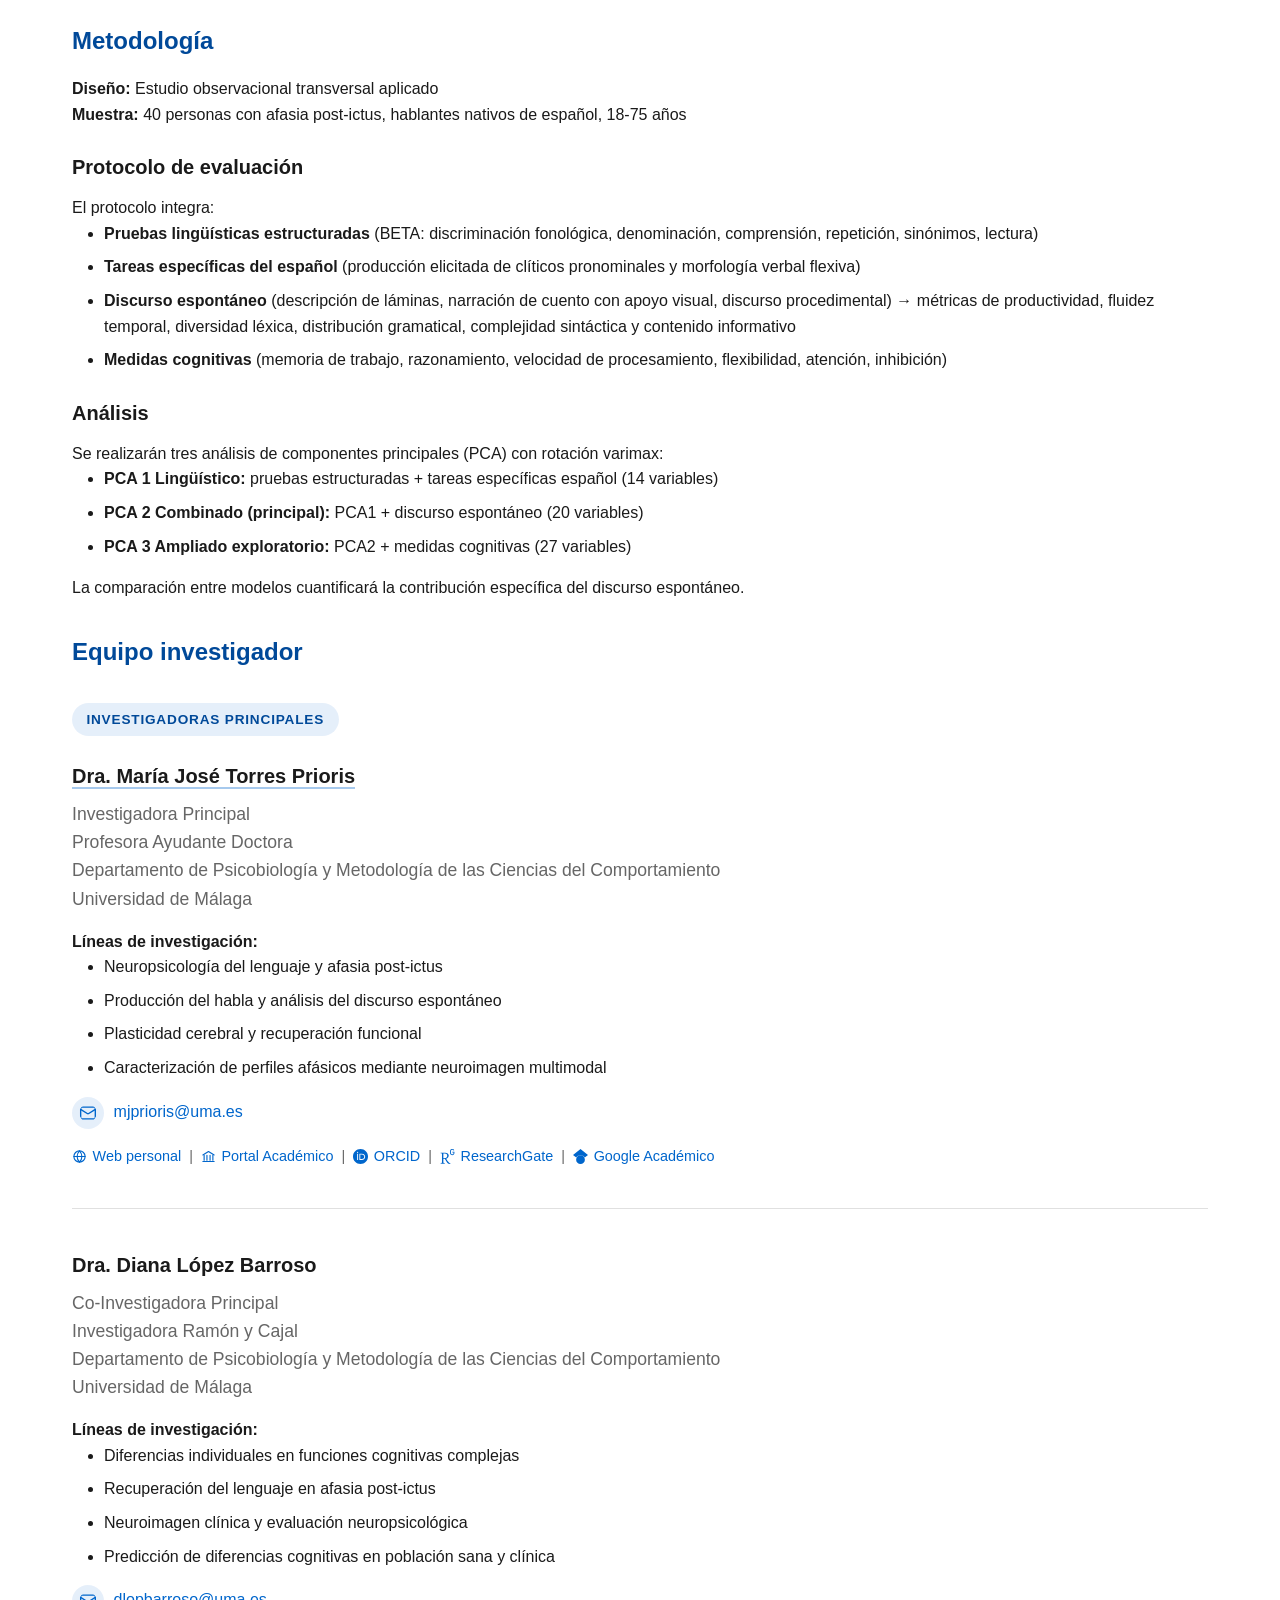
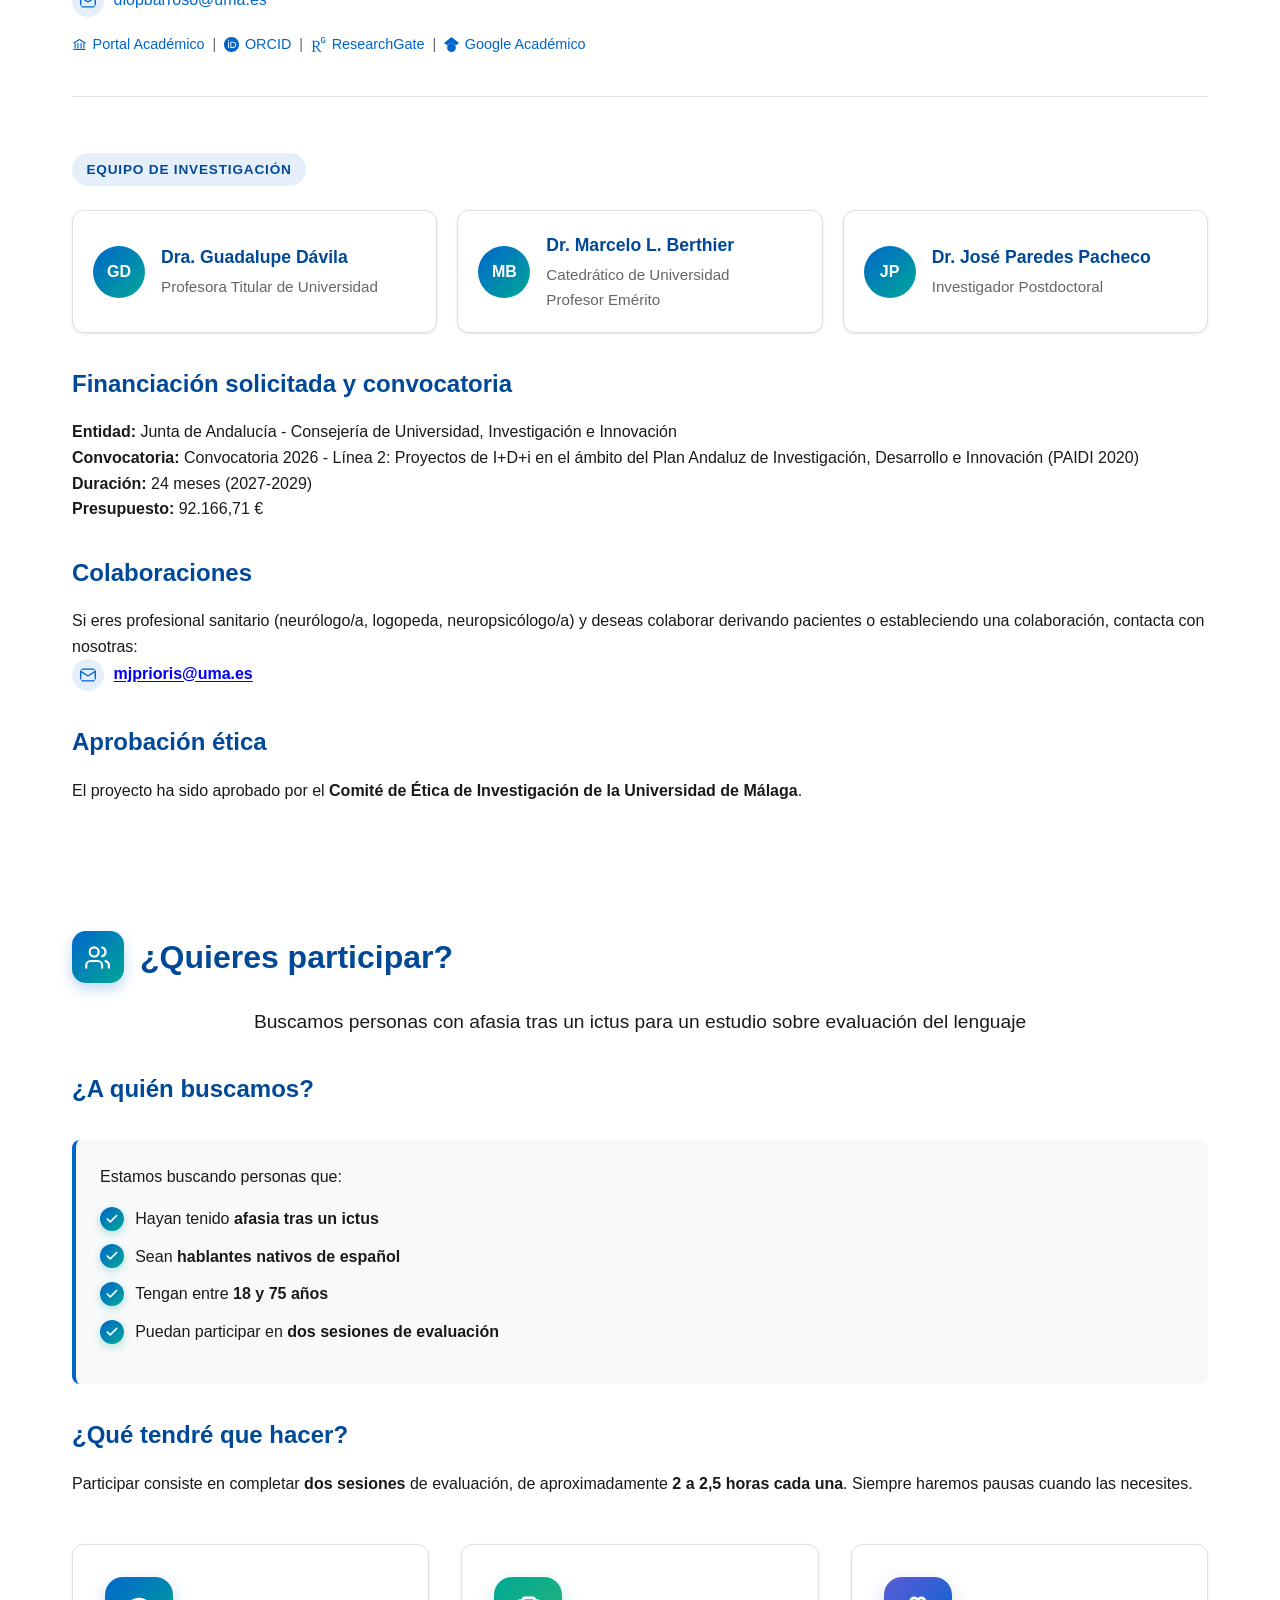
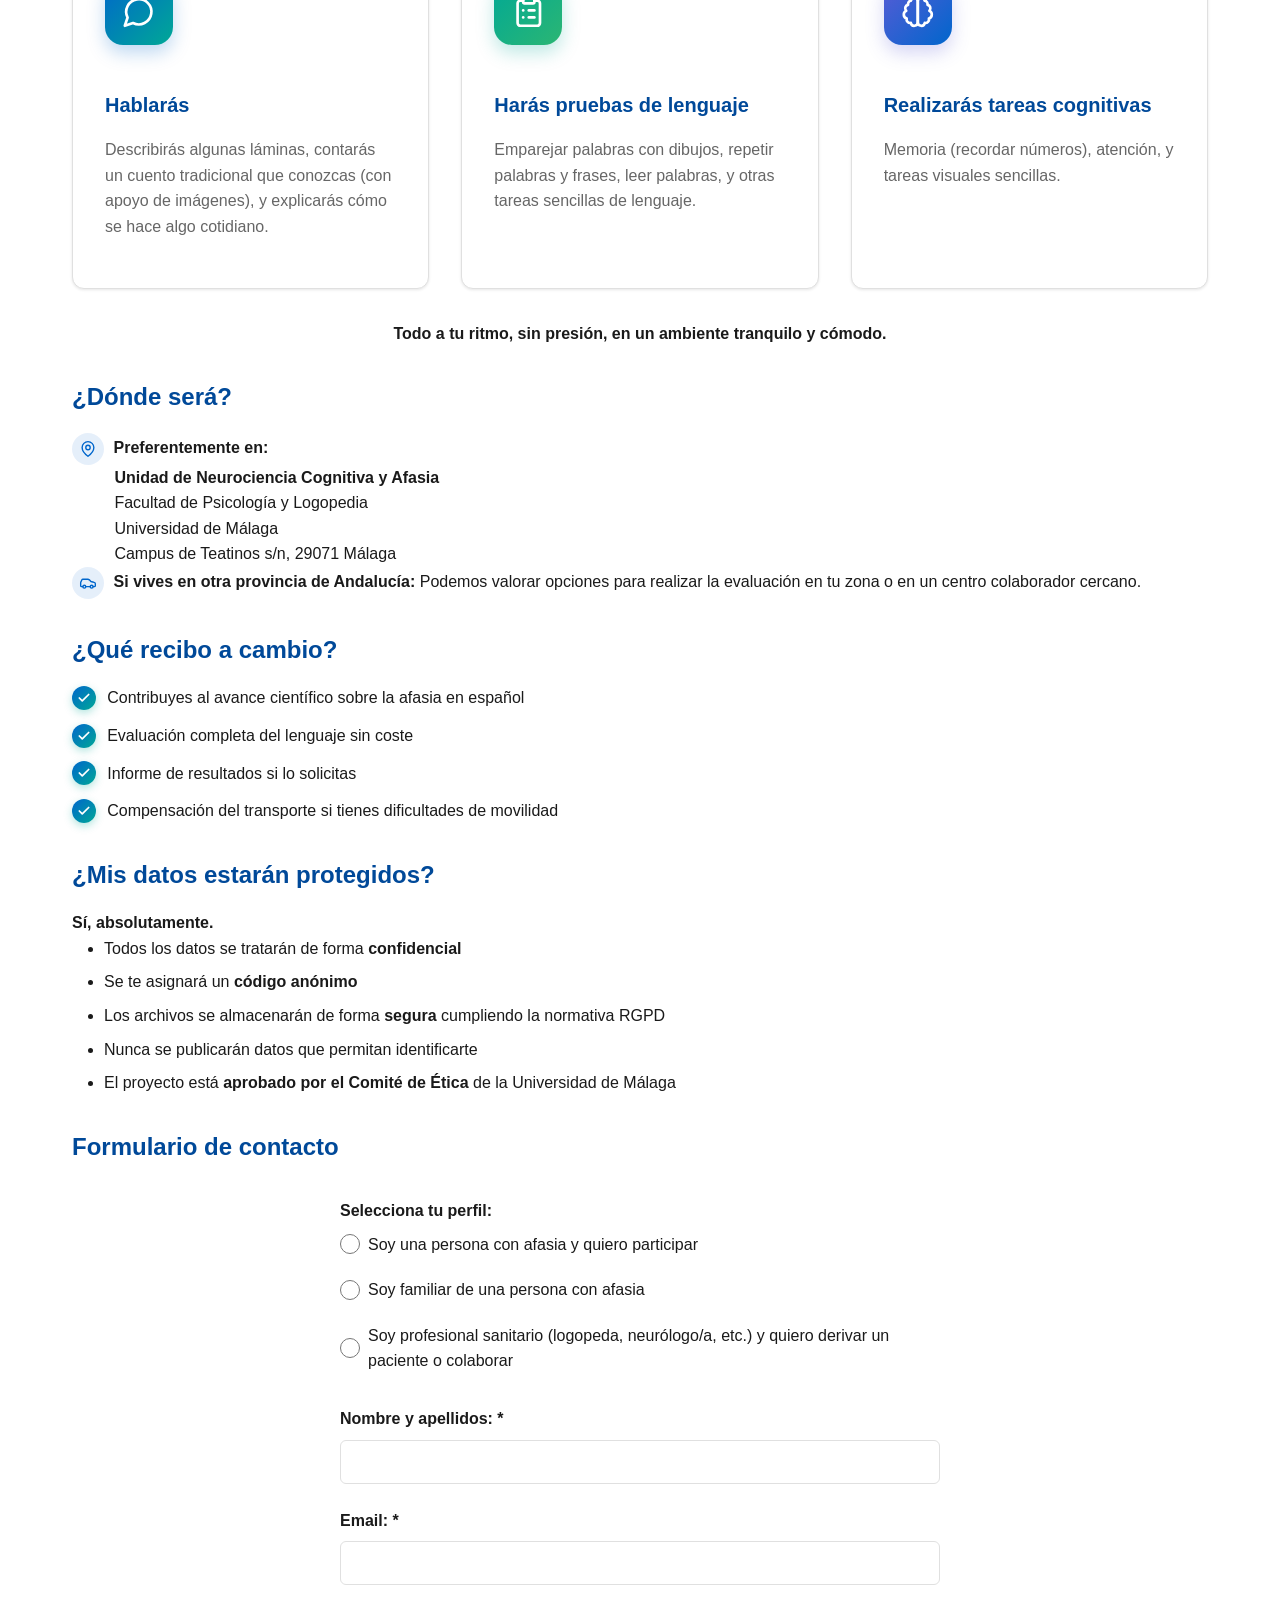
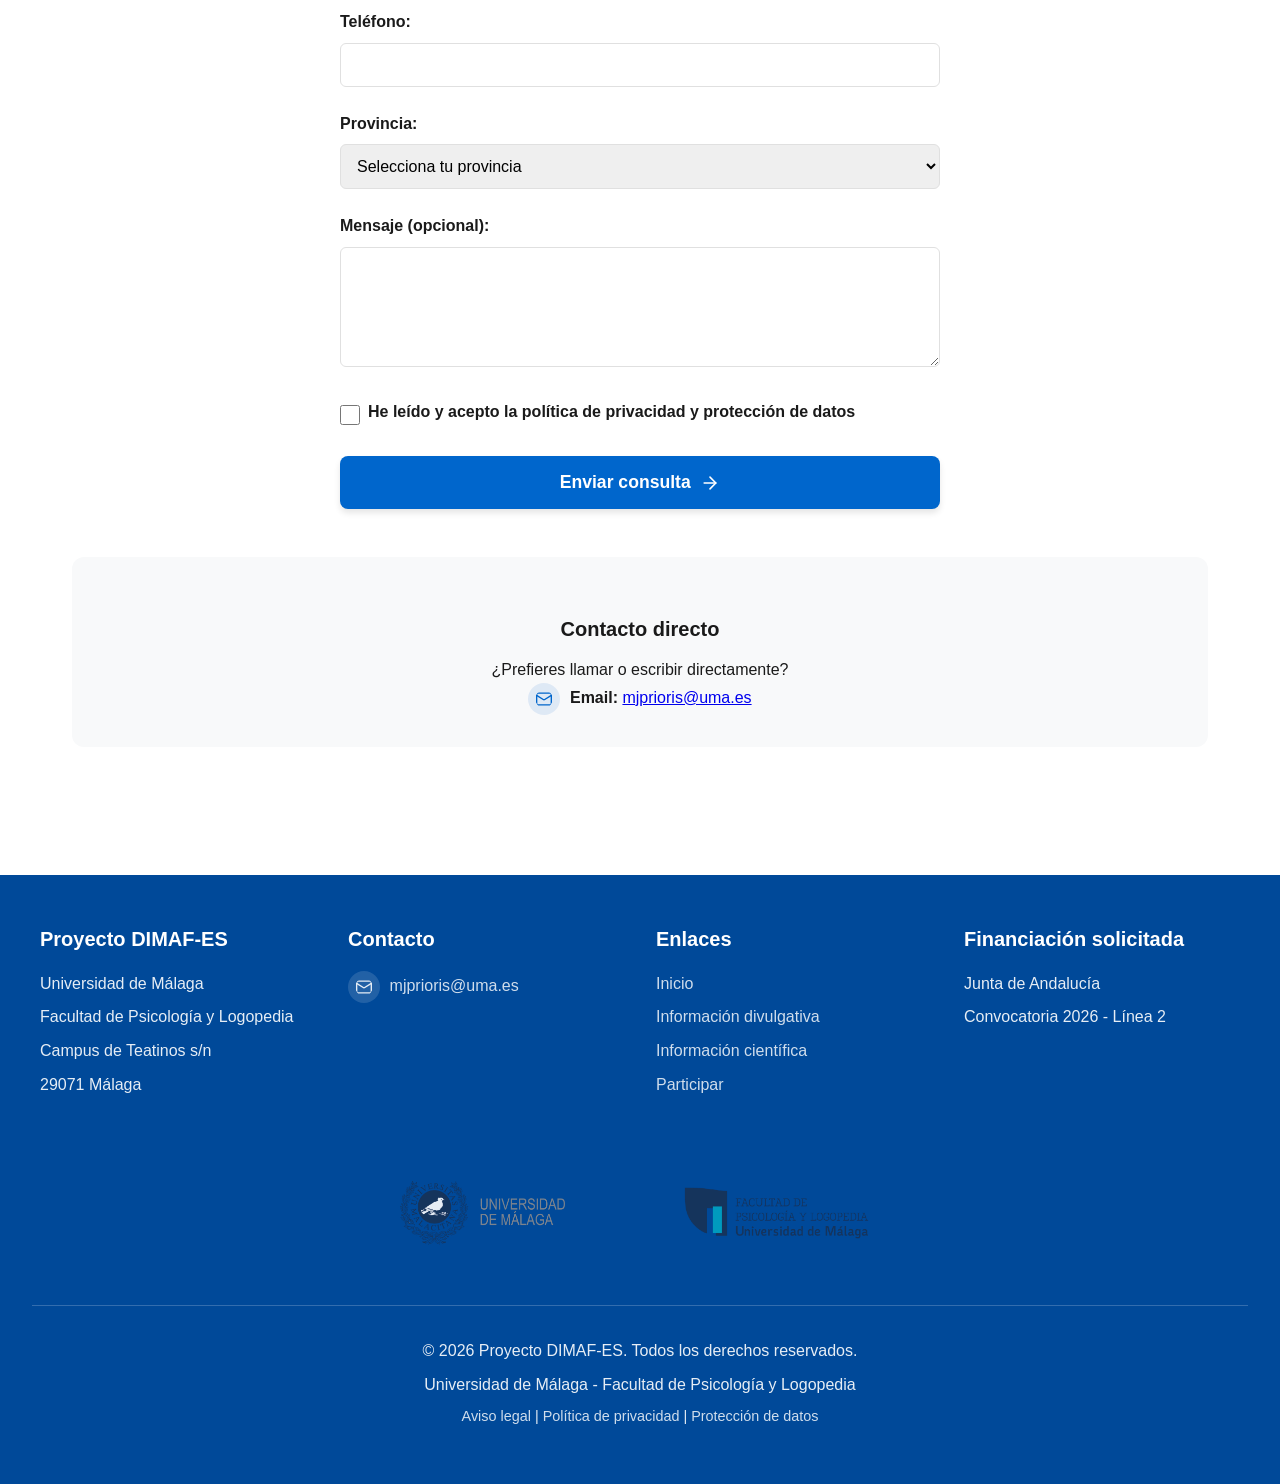
==== commit bb331f83: "Página generada desde el panel; a GitHub solo va la web publicada index.html se genera con _build (q" ====
--- a/index.html
+++ b/index.html
@@ -5,11 +5,9 @@
     <meta name="viewport" content="width=device-width, initial-scale=1.0">
     <title>DIMAF-ES | Caracterización dimensional de la afasia en español</title>
     <meta name="description" content="Proyecto de investigación para optimizar la evaluación de la afasia post-ictus en población hispanohablante">
-    
+
     <!-- Favicon -->
-    <link rel="icon" type="image/png" sizes="32x32" href="favicon.ico">
-    <link rel="icon" type="image/png" sizes="16x16" href="favicon-16x16.png">
-    <link rel="apple-touch-icon" sizes="180x180" href="apple-touch-icon.png">
+    <link rel="icon" href="favicon.ico">
 
     <script type="text/javascript">
     (function(c,l,a,r,i,t,y){
@@ -832,7 +830,11 @@
                 border-radius: 16px;
             }
         }
-    </style>
+    
+        /* Iconos de los enlaces académicos (añadidos por el panel) */
+        .academic-links a { display: inline-flex; align-items: center; gap: 0.35rem; }
+        .academic-links .ico { width: 15px; height: 15px; flex: none; }
+</style>
 </head>
 <body>
 
@@ -868,66 +870,46 @@
         </nav>
     </header>
 
-    <!-- Hero Section -->
     <section id="home" class="hero">
         <h1>Proyecto DIMAF-ES</h1>
         <p class="subtitle">Caracterización dimensional de la afasia en español<br>para la optimización de la evaluación clínica</p>
-        
         <p>La afasia es una alteración del lenguaje que afecta a aproximadamente una de cada tres personas que sufren un ictus. Este proyecto desarrolla el primer modelo dimensional de caracterización de la afasia específicamente diseñado para hablantes de español, integrando pruebas lingüísticas, análisis sistemático del discurso espontáneo y medidas cognitivas para identificar perfiles individuales con mayor precisión y optimizar la evaluación clínica.</p>
-        
         <p style="color: #B45309; font-size: 0.95rem; margin-top: 1.5rem; font-weight: 500;">
             <span class="status-pill"><svg class="i" aria-hidden="true"><use href="#i-hourglass"/></svg><span>ESTADO DE FINANCIACIÓN: Pendiente de resolución — Convocatoria 2026 Línea 2, Junta de Andalucía | Proyectos de I+D+i para el desarrollo de investigación aplicada y experimental en el marco del PAIDI 2020</span></span>
         </p>
-
         <a href="#participar" class="btn btn-primary" style="margin-top: 2rem;"><svg class="i" aria-hidden="true"><use href="#i-users"/></svg>¿Quieres participar?<svg class="i i-go" aria-hidden="true"><use href="#i-arrow"/></svg></a>
-
-        <div class="btn-group">
-            <a href="#divulgativa" class="btn btn-secondary"><svg class="i" aria-hidden="true"><use href="#i-book"/></svg>Información divulgativa</a>
-            <a href="#cientifica" class="btn btn-secondary"><svg class="i" aria-hidden="true"><use href="#i-microscope"/></svg>Información científica</a>
-        </div>
+        <div class="btn-group"><a href="#divulgativa" class="btn btn-secondary"><svg class="i" aria-hidden="true"><use href="#i-book"/></svg>Información divulgativa</a><a href="#cientifica" class="btn btn-secondary"><svg class="i" aria-hidden="true"><use href="#i-microscope"/></svg>Información científica</a></div>
     </section>
 
-    <!-- Sección Divulgativa -->
     <section id="divulgativa">
         <h2 class="with-icon"><span class="h2-icon"><svg class="i" aria-hidden="true"><use href="#i-book"/></svg></span>Información para pacientes y familias</h2>
-
-        <h3>¿Qué es la afasia?</h3>
-        <p>La afasia es una alteración del lenguaje causada por un daño cerebral, generalmente tras un ictus. Puede afectar tanto a la capacidad de hablar como a la de entender lo que otros dicen, y cada persona se ve afectada de manera diferente.</p>
-
-        <div class="content-box">
-            <h4>¿Cómo puede afectar la afasia?</h4>
-            <p>Las personas con afasia pueden tener dificultades para:</p>
-            <ul>
-                <li>Encontrar las palabras que quieren decir</li>
-                <li>Formar frases completas</li>
-                <li>Entender lo que otros dicen</li>
-                <li>Leer y escribir</li>
-                <li>Mantener conversaciones fluidas</li>
-            </ul>
-            <p>Estas dificultades tienen un impacto importante en el día a día: limitan la independencia, las relaciones sociales, el trabajo y el bienestar emocional de las personas afectadas y de sus familias.</p>
-        </div>
-
-        <h3>¿Por qué es importante este proyecto?</h3>
-
-        <h4>Lo que pasa hoy en día</h4>
-        <p>Cuando una persona tiene afasia, se le hacen pruebas para ver qué tipo de afasia tiene. El problema es que:</p>
-        <ul>
-            <li>Muchas personas no encajan claramente en ningún tipo</li>
-            <li>Dos personas con el mismo diagnóstico pueden tener problemas muy diferentes</li>
-            <li>Las pruebas que se usan no siempre muestran las dificultades reales que tiene la persona al hablar en su vida cotidiana</li>
-            <li>Casi toda la investigación sobre afasia se ha hecho en inglés, y el español tiene características diferentes</li>
-        </ul>
-
-        <h4>Nuestra propuesta</h4>
-        <p>Este proyecto busca una forma nueva de entender y evaluar la afasia en español.</p>
-
-        <div class="diagram-container">
-            <h4>Un ejemplo para entenderlo mejor:</h4>
-            <p><strong>Imagina que queremos describir los colores.</strong> Una forma sería poner etiquetas: "rojo", "azul", "verde", "amarillo"... Pero ¿qué pasa con el naranja? ¿Es rojo o amarillo? ¿Y el morado? ¿Y todos los tonos intermedios?</p>
-            
-            <p>En cambio, si usamos el sistema RGB (como en las pantallas), <strong>cualquier color se puede describir con precisión usando tres valores</strong>: cuánto rojo tiene, cuánto verde y cuánto azul. Así podemos describir millones de colores diferentes con solo tres dimensiones, en lugar de intentar meterlos todos en unas pocas categorías.</p>
-
-            <p class="scroll-hint">Desliza el gráfico hacia los lados para verlo completo</p>
+<h3>¿Qué es la afasia?</h3>
+<p>La afasia es una alteración del lenguaje causada por un daño cerebral, generalmente tras un ictus. Puede afectar tanto a la capacidad de hablar como a la de entender lo que otros dicen, y cada persona se ve afectada de manera diferente.</p>
+<div class="content-box"><h4>¿Cómo puede afectar la afasia?</h4>
+<p>Las personas con afasia pueden tener dificultades para:</p>
+<ul>
+    <li>Encontrar las palabras que quieren decir</li>
+    <li>Formar frases completas</li>
+    <li>Entender lo que otros dicen</li>
+    <li>Leer y escribir</li>
+    <li>Mantener conversaciones fluidas</li>
+</ul>
+<p>Estas dificultades tienen un impacto importante en el día a día: limitan la independencia, las relaciones sociales, el trabajo y el bienestar emocional de las personas afectadas y de sus familias.</p></div>
+<h3>¿Por qué es importante este proyecto?</h3>
+<h4>Lo que pasa hoy en día</h4>
+<p>Cuando una persona tiene afasia, se le hacen pruebas para ver qué tipo de afasia tiene. El problema es que:</p>
+<ul>
+    <li>Muchas personas no encajan claramente en ningún tipo</li>
+    <li>Dos personas con el mismo diagnóstico pueden tener problemas muy diferentes</li>
+    <li>Las pruebas que se usan no siempre muestran las dificultades reales que tiene la persona al hablar en su vida cotidiana</li>
+    <li>Casi toda la investigación sobre afasia se ha hecho en inglés, y el español tiene características diferentes</li>
+</ul>
+<h4>Nuestra propuesta</h4>
+<p>Este proyecto busca una forma nueva de entender y evaluar la afasia en español.</p>
+<div class="diagram-container"><h4>Un ejemplo para entenderlo mejor:</h4>
+<p><strong>Imagina que queremos describir los colores.</strong> Una forma sería poner etiquetas: "rojo", "azul", "verde", "amarillo"... Pero ¿qué pasa con el naranja? ¿Es rojo o amarillo? ¿Y el morado? ¿Y todos los tonos intermedios?</p>
+<p>En cambio, si usamos el sistema RGB (como en las pantallas), <strong>cualquier color se puede describir con precisión usando tres valores</strong>: cuánto rojo tiene, cuánto verde y cuánto azul. Así podemos describir millones de colores diferentes con solo tres dimensiones, en lugar de intentar meterlos todos en unas pocas categorías.</p>
+<p class="scroll-hint">Desliza el gráfico hacia los lados para verlo completo</p>
             <div class="diagram-scroll">
             <svg width="100%" viewBox="0 0 680 520" style="max-width: 800px; margin: 2rem auto; display: block;">
 <defs>
@@ -935,383 +917,316 @@
     <path d="M2 1L8 5L2 9" fill="none" stroke="context-stroke" stroke-width="1.5" stroke-linecap="round" stroke-linejoin="round"/>
   </marker>
 </defs>
-
 <text style="font-size: 18px; font-weight: 600; fill: #004999" x="340" y="35" text-anchor="middle">Enfoque de categorías</text>
 <text style="font-size: 14px; fill: #666" x="340" y="52" text-anchor="middle">Intentar meter cada color en una caja</text>
-
 <rect x="60" y="75" width="110" height="80" rx="8" fill="#E63946" stroke="#333" stroke-width="1"/>
 <text style="font-size: 16px; font-weight: 600; fill: #fff" x="115" y="122" text-anchor="middle">Rojo</text>
-
 <rect x="190" y="75" width="110" height="80" rx="8" fill="#F4A261" stroke="#333" stroke-width="1"/>
 <text style="font-size: 16px; font-weight: 600; fill: #2C2C2A" x="245" y="110" text-anchor="middle">Naranja</text>
 <text style="font-size: 12px; fill: #2C2C2A" x="245" y="134" text-anchor="middle">¿Rojo o amarillo?</text>
-
 <rect x="320" y="75" width="110" height="80" rx="8" fill="#F1C40F" stroke="#333" stroke-width="1"/>
 <text style="font-size: 16px; font-weight: 600; fill: #2C2C2A" x="375" y="122" text-anchor="middle">Amarillo</text>
-
 <rect x="450" y="75" width="110" height="80" rx="8" fill="#2ECC71" stroke="#333" stroke-width="1"/>
 <text style="font-size: 16px; font-weight: 600; fill: #fff" x="505" y="122" text-anchor="middle">Verde</text>
-
 <text style="font-size: 14px; fill: #E63946" x="340" y="182" text-anchor="middle">↓ ¿Y todos los tonos intermedios? ¿Y el morado? ¿Y el rosa?</text>
-
 <line x1="60" y1="220" x2="620" y2="220" stroke="#ccc" stroke-width="2"/>
-
 <text style="font-size: 18px; font-weight: 600; fill: #004999" x="340" y="255" text-anchor="middle">Enfoque dimensional (RGB)</text>
 <text style="font-size: 14px; fill: #666" x="340" y="272" text-anchor="middle">Describir cada color con tres valores</text>
-
 <rect x="100" y="300" width="480" height="32" rx="4" fill="#ffebeb" stroke="#E63946" stroke-width="1"/>
 <rect x="100" y="300" width="340" height="32" rx="4" fill="#E63946" opacity="0.7"/>
 <text style="font-size: 14px; fill: #E63946" x="90" y="320" text-anchor="end" dominant-baseline="central">R</text>
 <text style="font-size: 14px; fill: #E63946" x="590" y="320" text-anchor="start">255</text>
-
 <rect x="100" y="350" width="480" height="32" rx="4" fill="#ebf7ee" stroke="#2ECC71" stroke-width="1"/>
 <rect x="100" y="350" width="240" height="32" rx="4" fill="#2ECC71" opacity="0.7"/>
 <text style="font-size: 14px; fill: #2ECC71" x="90" y="370" text-anchor="end" dominant-baseline="central">G</text>
 <text style="font-size: 14px; fill: #2ECC71" x="590" y="370" text-anchor="start">180</text>
-
 <rect x="100" y="400" width="480" height="32" rx="4" fill="#ebf1fb" stroke="#3498DB" stroke-width="1"/>
 <rect x="100" y="400" width="120" height="32" rx="4" fill="#3498DB" opacity="0.7"/>
 <text style="font-size: 14px; fill: #3498DB" x="90" y="420" text-anchor="end" dominant-baseline="central">B</text>
 <text style="font-size: 14px; fill: #3498DB" x="590" y="420" text-anchor="start">90</text>
-
 <rect x="280" y="450" width="120" height="50" rx="6" fill="rgb(255,180,90)" stroke="#333" stroke-width="2"/>
 <text style="font-size: 12px; fill: #666" x="340" y="508" text-anchor="middle">Color único resultante</text>
-
 <text style="font-size: 14px; fill: #666" x="340" y="540" text-anchor="middle">Cada persona con afasia tiene su propio "perfil" en múltiples dimensiones:</text>
 <text style="font-size: 14px; fill: #666" x="340" y="558" text-anchor="middle">fluidez, comprensión, gramática, encontrar palabras...</text>
 </svg>
-            </div>
-        </div>
-
-        <h4>Con la afasia pasa algo parecido:</h4>
-        <p>En lugar de intentar meter a cada persona en una categoría ("afasia de Broca", "afasia de Wernicke"...), queremos ver qué aspectos concretos del lenguaje están más o menos afectados en cada persona. Por ejemplo:</p>
-        <ul>
-            <li>¿Cómo está la capacidad para encontrar palabras?</li>
-            <li>¿Cómo está la comprensión?</li>
-            <li>¿Cómo está la fluidez al hablar?</li>
-            <li>¿Cómo está la gramática?</li>
-        </ul>
-        <p>Cada persona tendrá su propio "perfil" en estas dimensiones, igual que cada color tiene sus propios valores de rojo, verde y azul.</p>
-
-        <p>Además:</p>
-        <ul>
-            <li>Vamos a analizar no solo cómo se hacen las pruebas, sino también cómo habla la persona de forma natural en su día a día</li>
-            <li>Queremos saber qué pruebas son realmente útiles y cuáles no aportan información nueva</li>
-        </ul>
-
-        <div class="content-box">
-            <h4>¿Para qué servirá?</h4>
-            <p>Los resultados ayudarán a:</p>
-            <ul class="check-list">
-                <li>Saber con más precisión qué dificultades concretas tiene cada persona</li>
-                <li>Personalizar mejor los tratamientos según el perfil de cada uno</li>
-                <li>Ver más claramente cómo va la recuperación en cada aspecto</li>
-                <li>Detectar problemas leves que ahora pasan desapercibidos</li>
-                <li>No repetir pruebas innecesarias</li>
-            </ul>
-        </div>
-
-        <div style="text-align: center; margin-top: 3rem;">
-            <a href="#participar" class="btn btn-primary"><svg class="i" aria-hidden="true"><use href="#i-pen"/></svg>Quiero participar en el proyecto<svg class="i i-go" aria-hidden="true"><use href="#i-arrow"/></svg></a>
-        </div>
+            </div></div>
+<h4>Con la afasia pasa algo parecido:</h4>
+<p>En lugar de intentar meter a cada persona en una categoría ("afasia de Broca", "afasia de Wernicke"...), queremos ver qué aspectos concretos del lenguaje están más o menos afectados en cada persona. Por ejemplo:</p>
+<ul>
+    <li>¿Cómo está la capacidad para encontrar palabras?</li>
+    <li>¿Cómo está la comprensión?</li>
+    <li>¿Cómo está la fluidez al hablar?</li>
+    <li>¿Cómo está la gramática?</li>
+</ul>
+<p>Cada persona tendrá su propio "perfil" en estas dimensiones, igual que cada color tiene sus propios valores de rojo, verde y azul.</p>
+<p>Además:</p>
+<ul>
+    <li>Vamos a analizar no solo cómo se hacen las pruebas, sino también cómo habla la persona de forma natural en su día a día</li>
+    <li>Queremos saber qué pruebas son realmente útiles y cuáles no aportan información nueva</li>
+</ul>
+<div class="content-box"><h4>¿Para qué servirá?</h4>
+<p>Los resultados ayudarán a:</p>
+<ul class="check-list">
+    <li>Saber con más precisión qué dificultades concretas tiene cada persona</li>
+    <li>Personalizar mejor los tratamientos según el perfil de cada uno</li>
+    <li>Ver más claramente cómo va la recuperación en cada aspecto</li>
+    <li>Detectar problemas leves que ahora pasan desapercibidos</li>
+    <li>No repetir pruebas innecesarias</li>
+</ul></div>
+<div style="text-align: center; margin-top: 3rem;"><a href="#participar" class="btn btn-primary"><svg class="i" aria-hidden="true"><use href="#i-pen"/></svg>Quiero participar en el proyecto<svg class="i i-go" aria-hidden="true"><use href="#i-arrow"/></svg></a></div>
     </section>
 
-    <!-- Sección Científica -->
     <section id="cientifica">
         <h2 class="with-icon"><span class="h2-icon"><svg class="i" aria-hidden="true"><use href="#i-microscope"/></svg></span>Información para investigadores y profesionales</h2>
-
-        <h3>Resumen del proyecto</h3>
-        <p><strong>Título completo:</strong> Caracterización dimensional de la afasia en español para la optimización de la evaluación clínica (DIMAF-ES)</p>
-        <p><strong>Acrónimo:</strong> DIMAF-ES (Dimensional characterization of aphasia in Spanish for the optimization of clinical assessment)</p>
-        <p><strong>Entidad ejecutora:</strong> Universidad de Málaga - Facultad de Psicología y Logopedia</p>
-
-        <div class="content-box">
-            <p>La evaluación y caracterización de la afasia post-ictus continúa basándose en gran medida en clasificaciones sindrómicas que presentan limitaciones relevantes: elevada proporción de casos inclasificables, marcada heterogeneidad intrasindrómica, y escasa correspondencia entre categorías clínicas y patrones lesionales.</p>
-            
-            <p>Los enfoques dimensionales basados en datos (data-driven) han mostrado que las pruebas clínicas habituales no son medidas puras de procesos únicos, sino que combinan demandas fonológicas, semánticas, ejecutivas y atencionales, lo que requiere técnicas multivariantes para identificar los componentes latentes que explican la variabilidad del perfil afásico.</p>
-            
-            <p>El proyecto DIMAF-ES abordará dos limitaciones principales de estos modelos: (1) sesgo anglófono, que dificulta su generalización al español; y (2) infrarrepresentación del discurso espontáneo, que limita la caracterización de perfiles leves, residuales o funcionalmente complejos.</p>
-        </div>
-
-        <h3>Objetivos</h3>
-        <h4>Objetivo general</h4>
-        <p>Desarrollar empíricamente un modelo dimensional de caracterización de la afasia en hablantes nativos de español con el fin de identificar los componentes que explican la variabilidad del perfil lingüístico-comunicativo y derivar criterios empíricos para seleccionar pruebas, tareas e indicadores clínicamente informativos, sensibles y no redundantes.</p>
-
-        <h4>Objetivos técnicos</h4>
-        <ul>
-            <li><strong>OT1.</strong> Diseñar y aplicar un protocolo amplio de evaluación lingüístico-comunicativa y cognitiva de la afasia en español.</li>
-            <li><strong>OT2.</strong> Identificar los componentes lingüístico-comunicativos que explican la variabilidad del perfil afásico en hablantes nativos de español y explorar la contribución de funciones cognitivas de dominio general.</li>
-            <li><strong>OT3.</strong> Determinar la contribución específica de las medidas de lenguaje espontáneo a la caracterización de los perfiles afásicos.</li>
-            <li><strong>OT4.</strong> Evaluar la contribución factorial, redundancia y factibilidad clínica de las medidas incluidas y derivar una propuesta de indicadores candidatos para optimizar la evaluación.</li>
-        </ul>
-
-        <h3>Metodología</h3>
-        <p><strong>Diseño:</strong> Estudio observacional transversal aplicado</p>
-        <p><strong>Muestra:</strong> 40 personas con afasia post-ictus, hablantes nativos de español, 18-75 años</p>
-
-        <h4>Protocolo de evaluación</h4>
-        <p>El protocolo integra:</p>
-        <ul>
-            <li><strong>Pruebas lingüísticas estructuradas</strong> (BETA: discriminación fonológica, denominación, comprensión, repetición, sinónimos, lectura)</li>
-            <li><strong>Tareas específicas del español</strong> (producción elicitada de clíticos pronominales y morfología verbal flexiva)</li>
-            <li><strong>Discurso espontáneo</strong> (descripción de láminas, narración de cuento con apoyo visual, discurso procedimental) → métricas de productividad, fluidez temporal, diversidad léxica, distribución gramatical, complejidad sintáctica y contenido informativo</li>
-            <li><strong>Medidas cognitivas</strong> (memoria de trabajo, razonamiento, velocidad de procesamiento, flexibilidad, atención, inhibición)</li>
-        </ul>
-
-        <h4>Análisis</h4>
-        <p>Se realizarán tres análisis de componentes principales (PCA) con rotación varimax:</p>
-        <ul>
-            <li><strong>PCA 1 Lingüístico:</strong> pruebas estructuradas + tareas específicas español (14 variables)</li>
-            <li><strong>PCA 2 Combinado (principal):</strong> PCA1 + discurso espontáneo (20 variables)</li>
-            <li><strong>PCA 3 Ampliado exploratorio:</strong> PCA2 + medidas cognitivas (27 variables)</li>
-        </ul>
-        <p>La comparación entre modelos cuantificará la contribución específica del discurso espontáneo.</p>
-
-        <h3 id="equipo">Equipo investigador</h3>
-
-        <p class="team-group">Investigadoras principales</p>
-
-        <div class="team-member">
-            <h4><a href="https://mjprioris.github.io/" target="_blank" rel="noopener" class="person-link">Dra. María José Torres Prioris</a></h4>
-            <p class="role">Investigadora Principal<br>
-            Profesora Ayudante Doctora<br>
-            Departamento de Psicobiología y Metodología de las Ciencias del Comportamiento<br>
-            Universidad de Málaga</p>
-            <p><strong>Líneas de investigación:</strong></p>
-            <ul>
-                <li>Neuropsicología del lenguaje y afasia post-ictus</li>
-                <li>Producción del habla y análisis del discurso espontáneo</li>
-                <li>Plasticidad cerebral y recuperación funcional</li>
-                <li>Caracterización de perfiles afásicos mediante neuroimagen multimodal</li>
-            </ul>
-            <p class="meta-line"><svg class="i" aria-hidden="true"><use href="#i-mail"/></svg><a href="mailto:mjprioris@uma.es" class="email">mjprioris@uma.es</a></p>
+<h3>Resumen del proyecto</h3>
+<p><strong>Título completo:</strong> Caracterización dimensional de la afasia en español para la optimización de la evaluación clínica (DIMAF-ES)</p>
+<p><strong>Acrónimo:</strong> DIMAF-ES (Dimensional characterization of aphasia in Spanish for the optimization of clinical assessment)</p>
+<p><strong>Entidad ejecutora:</strong> Universidad de Málaga - Facultad de Psicología y Logopedia</p>
+<div class="content-box"><p>La evaluación y caracterización de la afasia post-ictus continúa basándose en gran medida en clasificaciones sindrómicas que presentan limitaciones relevantes: elevada proporción de casos inclasificables, marcada heterogeneidad intrasindrómica, y escasa correspondencia entre categorías clínicas y patrones lesionales.</p>
+<p>Los enfoques dimensionales basados en datos (data-driven) han mostrado que las pruebas clínicas habituales no son medidas puras de procesos únicos, sino que combinan demandas fonológicas, semánticas, ejecutivas y atencionales, lo que requiere técnicas multivariantes para identificar los componentes latentes que explican la variabilidad del perfil afásico.</p>
+<p>El proyecto DIMAF-ES abordará dos limitaciones principales de estos modelos: (1) sesgo anglófono, que dificulta su generalización al español; y (2) infrarrepresentación del discurso espontáneo, que limita la caracterización de perfiles leves, residuales o funcionalmente complejos.</p></div>
+<h3>Objetivos</h3>
+<h4>Objetivo general</h4>
+<p>Desarrollar empíricamente un modelo dimensional de caracterización de la afasia en hablantes nativos de español con el fin de identificar los componentes que explican la variabilidad del perfil lingüístico-comunicativo y derivar criterios empíricos para seleccionar pruebas, tareas e indicadores clínicamente informativos, sensibles y no redundantes.</p>
+<h4>Objetivos técnicos</h4>
+<ul>
+    <li><strong>OT1.</strong> Diseñar y aplicar un protocolo amplio de evaluación lingüístico-comunicativa y cognitiva de la afasia en español.</li>
+    <li><strong>OT2.</strong> Identificar los componentes lingüístico-comunicativos que explican la variabilidad del perfil afásico en hablantes nativos de español y explorar la contribución de funciones cognitivas de dominio general.</li>
+    <li><strong>OT3.</strong> Determinar la contribución específica de las medidas de lenguaje espontáneo a la caracterización de los perfiles afásicos.</li>
+    <li><strong>OT4.</strong> Evaluar la contribución factorial, redundancia y factibilidad clínica de las medidas incluidas y derivar una propuesta de indicadores candidatos para optimizar la evaluación.</li>
+</ul>
+<h3>Metodología</h3>
+<p><strong>Diseño:</strong> Estudio observacional transversal aplicado</p>
+<p><strong>Muestra:</strong> 40 personas con afasia post-ictus, hablantes nativos de español, 18-75 años</p>
+<h4>Protocolo de evaluación</h4>
+<p>El protocolo integra:</p>
+<ul>
+    <li><strong>Pruebas lingüísticas estructuradas</strong> (BETA: discriminación fonológica, denominación, comprensión, repetición, sinónimos, lectura)</li>
+    <li><strong>Tareas específicas del español</strong> (producción elicitada de clíticos pronominales y morfología verbal flexiva)</li>
+    <li><strong>Discurso espontáneo</strong> (descripción de láminas, narración de cuento con apoyo visual, discurso procedimental) → métricas de productividad, fluidez temporal, diversidad léxica, distribución gramatical, complejidad sintáctica y contenido informativo</li>
+    <li><strong>Medidas cognitivas</strong> (memoria de trabajo, razonamiento, velocidad de procesamiento, flexibilidad, atención, inhibición)</li>
+</ul>
+<h4>Análisis</h4>
+<p>Se realizarán tres análisis de componentes principales (PCA) con rotación varimax:</p>
+<ul>
+    <li><strong>PCA 1 Lingüístico:</strong> pruebas estructuradas + tareas específicas español (14 variables)</li>
+    <li><strong>PCA 2 Combinado (principal):</strong> PCA1 + discurso espontáneo (20 variables)</li>
+    <li><strong>PCA 3 Ampliado exploratorio:</strong> PCA2 + medidas cognitivas (27 variables)</li>
+</ul>
+<p>La comparación entre modelos cuantificará la contribución específica del discurso espontáneo.</p>
+<h3 id="equipo">Equipo investigador</h3>
+<p class="team-group">Investigadoras principales</p>
+<div class="team-member">
+<h4><a href="https://mjprioris.github.io/" target="_blank" rel="noopener" class="person-link">Dra. María José Torres Prioris</a></h4>
+<p class="role">Investigadora Principal<br>
+Profesora Ayudante Doctora<br>
+Departamento de Psicobiología y Metodología de las Ciencias del Comportamiento<br>
+Universidad de Málaga</p>
+<p><strong>Líneas de investigación:</strong></p>
+<ul>
+    <li>Neuropsicología del lenguaje y afasia post-ictus</li>
+    <li>Producción del habla y análisis del discurso espontáneo</li>
+    <li>Plasticidad cerebral y recuperación funcional</li>
+    <li>Caracterización de perfiles afásicos mediante neuroimagen multimodal</li>
+</ul>
+<p class="meta-line"><svg class="i" aria-hidden="true"><use href="#i-mail"/></svg><a href="mailto:mjprioris@uma.es" class="email">mjprioris@uma.es</a></p>
 <div class="academic-links" style="margin-top: 1rem; display: flex; flex-wrap: wrap; gap: 0.5rem; align-items: center; font-size: 0.9rem;">
-    <a href="https://mjprioris.github.io/" target="_blank" rel="noopener" style="color: #0066cc; text-decoration: none; font-weight: 500;">Web personal</a>
+    <a href="https://mjprioris.github.io/" target="_blank" rel="noopener" style="color: #0066cc; text-decoration: none; font-weight: 500;"><svg class="ico" viewBox="0 0 24 24" aria-hidden="true" focusable="false"><g fill="none" stroke="currentColor" stroke-width="1.8" stroke-linecap="round" stroke-linejoin="round"><circle cx="12" cy="12" r="9"/><path d="M3 12h18M12 3c2.5 2.6 3.8 5.6 3.8 9s-1.3 6.4-3.8 9c-2.5-2.6-3.8-5.6-3.8-9S9.5 5.6 12 3z"/></g></svg>Web personal</a>
     <span style="color: #666;">|</span>
-    <a href="https://portaldelainvestigacion.uma.es/investigadores/1104282/detalle" target="_blank" style="color: #0066cc; text-decoration: none; font-weight: 500;">Portal Académico</a>
+    <a href="https://portaldelainvestigacion.uma.es/investigadores/1104282/detalle" target="_blank" rel="noopener" style="color: #0066cc; text-decoration: none; font-weight: 500;"><svg class="ico" viewBox="0 0 24 24" aria-hidden="true" focusable="false"><g fill="none" stroke="currentColor" stroke-width="1.8" stroke-linecap="round" stroke-linejoin="round"><path d="M3 9.5 12 4l9 5.5"/><path d="M5 10v8M9.5 10v8M14.5 10v8M19 10v8"/><path d="M3 20h18"/></g></svg>Portal Académico</a>
     <span style="color: #666;">|</span>
-        <a href="https://orcid.org/0000-0003-3795-8151" target="_blank" style="color: #0066cc; text-decoration: none; font-weight: 500;">ORCID</a>
+    <a href="https://orcid.org/0000-0003-3795-8151" target="_blank" rel="noopener" style="color: #0066cc; text-decoration: none; font-weight: 500;"><svg class="ico" viewBox="0 0 24 24" aria-hidden="true" focusable="false"><path fill="currentColor" d="M12 0C5.372 0 0 5.372 0 12s5.372 12 12 12 12-5.372 12-12S18.628 0 12 0zM7.369 4.378c.525 0 .947.431.947.947s-.422.947-.947.947a.95.95 0 0 1-.947-.947c0-.525.422-.947.947-.947zm-.722 3.038h1.444v10.041H6.647V7.416zm3.562 0h3.9c3.712 0 5.344 2.653 5.344 5.025 0 2.578-2.016 5.025-5.325 5.025h-3.919V7.416zm1.444 1.303v7.444h2.297c3.272 0 4.022-2.484 4.022-3.722 0-2.016-1.284-3.722-4.097-3.722h-2.222z"/></svg>ORCID</a>
     <span style="color: #666;">|</span>
-    <a href="https://www.researchgate.net/profile/Maria-Jose-Torres-Prioris" target="_blank" style="color: #0066cc; text-decoration: none; font-weight: 500;">ResearchGate</a>
+    <a href="https://www.researchgate.net/profile/Maria-Jose-Torres-Prioris" target="_blank" rel="noopener" style="color: #0066cc; text-decoration: none; font-weight: 500;"><svg class="ico" viewBox="0 0 24 24" aria-hidden="true" focusable="false"><path fill="currentColor" d="M19.586 0c-.818 0-1.508.19-2.073.565-.563.377-.97.936-1.213 1.68a3.193 3.193 0 0 0-.112.437 8.365 8.365 0 0 0-.078.53 9 9 0 0 0-.05.727c-.01.282-.013.621-.013 1.016a31.121 31.123 0 0 0 .014 1.017 9 9 0 0 0 .05.727 7.946 7.946 0 0 0 .077.53h-.005a3.334 3.334 0 0 0 .113.438c.245.743.65 1.303 1.214 1.68.565.376 1.256.564 2.075.564.8 0 1.536-.213 2.105-.603.57-.39.94-.916 1.175-1.65.076-.235.135-.558.177-.93a10.9 10.9 0 0 0 .043-1.207v-.82c0-.095-.047-.142-.14-.142h-3.064c-.094 0-.14.047-.14.141v.956c0 .094.046.14.14.14h1.666c.056 0 .084.03.084.086 0 .36 0 .62-.036.865-.038.244-.1.447-.147.606-.108.385-.348.664-.638.876-.29.212-.738.35-1.227.35-.545 0-.901-.15-1.21-.353-.306-.203-.517-.454-.67-.915a3.136 3.136 0 0 1-.147-.762 17.366 17.367 0 0 1-.034-.656c-.01-.26-.014-.572-.014-.939a26.401 26.403 0 0 1 .014-.938 15.821 15.822 0 0 1 .035-.656 3.19 3.19 0 0 1 .148-.76 1.89 1.89 0 0 1 .742-1.01c.344-.244.593-.352 1.137-.352.508 0 .815.096 1.144.303.33.207.528.492.764.925.047.094.111.118.198.07l1.044-.43c.075-.048.09-.115.042-.199a3.549 3.549 0 0 0-.466-.742 3 3 0 0 0-.679-.607 3.313 3.313 0 0 0-.903-.41A4.068 4.068 0 0 0 19.586 0zM8.217 5.836c-1.69 0-3.036.086-4.297.086-1.146 0-2.291 0-3.007-.029v.831l1.088.2c.744.144 1.174.488 1.174 2.264v11.288c0 1.777-.43 2.12-1.174 2.263l-1.088.2v.832c.773-.029 2.12-.086 3.465-.086 1.29 0 2.951.057 3.667.086v-.831l-1.49-.2c-.773-.115-1.174-.487-1.174-2.264v-4.784c.688.057 1.29.057 2.206.057 1.748 3.123 3.41 5.472 4.355 6.56.86 1.032 2.177 1.691 3.839 1.691.487 0 1.003-.086 1.318-.23v-.744c-1.031 0-2.063-.716-2.808-1.518-1.26-1.376-2.95-3.582-4.355-6.074 2.32-.545 4.04-2.722 4.04-4.9 0-3.208-2.492-4.698-5.758-4.698zm-.515 1.29c2.406 0 3.839 1.26 3.839 3.552 0 2.263-1.547 3.782-4.097 3.782-.974 0-1.404-.03-2.063-.086v-7.19c.66-.059 1.547-.059 2.32-.059z"/></svg>ResearchGate</a>
     <span style="color: #666;">|</span>
-    <a href="https://scholar.google.com/citations?user=R0pohRoAAAAJ&hl=es&oi=ao" target="_blank" style="color: #0066cc; text-decoration: none; font-weight: 500;">Google Académico</a>
- </div>
- </div>
-
-        <div class="team-member">
-            <h4>Dra. Diana López Barroso</h4>
-            <p class="role">Co-Investigadora Principal<br>
-            Investigadora Ramón y Cajal<br>
-            Departamento de Psicobiología y Metodología de las Ciencias del Comportamiento<br>
-            Universidad de Málaga</p>
-            <p><strong>Líneas de investigación:</strong></p>
-            <ul>
-                <li>Diferencias individuales en funciones cognitivas complejas</li>
-                <li>Recuperación del lenguaje en afasia post-ictus</li>
-                <li>Neuroimagen clínica y evaluación neuropsicológica</li>
-                <li>Predicción de diferencias cognitivas en población sana y clínica</li>
-            </ul>
-            <p class="meta-line"><svg class="i" aria-hidden="true"><use href="#i-mail"/></svg><a href="mailto:dlopbarroso@uma.es" class="email">dlopbarroso@uma.es</a></p>
-                        <div class="academic-links" style="margin-top: 1rem; display: flex; flex-wrap: wrap; gap: 0.5rem; align-items: center; font-size: 0.9rem;">
-                <a href="https://portaldelainvestigacion.uma.es/investigadores/1292858/detalle" target="_blank" style="color: #0066cc; text-decoration: none; font-weight: 500;">Portal Académico</a>
-                <span style="color: #666;">|</span>
-                <a href="https://orcid.org/0000-0002-8938-1959" target="_blank" style="color: #0066cc; text-decoration: none; font-weight: 500;">ORCID</a>
-                <span style="color: #666;">|</span>
-                <a href="https://www.researchgate.net/profile/Diana-Lopez-Barroso" target="_blank" style="color: #0066cc; text-decoration: none; font-weight: 500;">ResearchGate</a>
-                <span style="color: #666;">|</span>
-                <a href="https://scholar.google.com/citations?user=FmDdMMcAAAAJ&hl=es&oi=ao" target="_blank" style="color: #0066cc; text-decoration: none; font-weight: 500;">Google Académico</a>
-            </div>
-        </div>
-
-        <p class="team-group">Equipo de investigación</p>
-        <div class="team-grid">
-            <div class="team-card">
-                <span class="team-avatar" aria-hidden="true">GD</span>
-                <div>
-                    <h4>Dra. Guadalupe Dávila</h4>
-                    <p class="role">Profesora Titular de Universidad</p>
-                </div>
-            </div>
-            <div class="team-card">
-                <span class="team-avatar" aria-hidden="true">MB</span>
-                <div>
-                    <h4>Dr. Marcelo L. Berthier</h4>
-                    <p class="role">Catedrático de Universidad<br>Profesor Emérito</p>
-                </div>
-            </div>
-            <div class="team-card">
-                <span class="team-avatar" aria-hidden="true">JP</span>
-                <div>
-                    <h4>Dr. José Paredes Pacheco</h4>
-                    <p class="role">Investigador Postdoctoral</p>
-                </div>
-            </div>
-        </div>
-
-        <h3>Financiación solicitada y convocatoria</h3>
-        <p><strong>Entidad:</strong> Junta de Andalucía - Consejería de Universidad, Investigación e Innovación</p>
-        <p><strong>Convocatoria:</strong> Convocatoria 2026 - Línea 2: Proyectos de I+D+i en el ámbito del Plan Andaluz de Investigación, Desarrollo e Innovación (PAIDI 2020)</p>
-        <p><strong>Duración:</strong> 24 meses (2027-2029)</p>
-        <p><strong>Presupuesto:</strong> 92.166,71 €</p>
-
-        <h3>Colaboraciones</h3>
-        <p>Si eres profesional sanitario (neurólogo/a, logopeda, neuropsicólogo/a) y deseas colaborar derivando pacientes o estableciendo una colaboración, contacta con nosotras:</p>
-        <p class="meta-line"><svg class="i" aria-hidden="true"><use href="#i-mail"/></svg><strong><a href="mailto:mjprioris@uma.es" class="email">mjprioris@uma.es</a></strong></p>
-        
-
-        <h3>Aprobación ética</h3>
-        <p>El proyecto ha sido aprobado por el <strong>Comité de Ética de Investigación de la Universidad de Málaga</strong>.</p>
+    <a href="https://scholar.google.com/citations?user=R0pohRoAAAAJ&amp;hl=es&amp;oi=ao" target="_blank" rel="noopener" style="color: #0066cc; text-decoration: none; font-weight: 500;"><svg class="ico" viewBox="0 0 24 24" aria-hidden="true" focusable="false"><path fill="currentColor" d="M5.242 13.769L0 9.5 12 0l12 9.5-5.242 4.269C17.548 11.249 14.978 9.5 12 9.5c-2.977 0-5.548 1.748-6.758 4.269zM12 10a7 7 0 1 0 0 14 7 7 0 0 0 0-14z"/></svg>Google Académico</a>
+</div>
+</div>
+<div class="team-member">
+<h4>Dra. Diana López Barroso</h4>
+<p class="role">Co-Investigadora Principal<br>
+Investigadora Ramón y Cajal<br>
+Departamento de Psicobiología y Metodología de las Ciencias del Comportamiento<br>
+Universidad de Málaga</p>
+<p><strong>Líneas de investigación:</strong></p>
+<ul>
+    <li>Diferencias individuales en funciones cognitivas complejas</li>
+    <li>Recuperación del lenguaje en afasia post-ictus</li>
+    <li>Neuroimagen clínica y evaluación neuropsicológica</li>
+    <li>Predicción de diferencias cognitivas en población sana y clínica</li>
+</ul>
+<p class="meta-line"><svg class="i" aria-hidden="true"><use href="#i-mail"/></svg><a href="mailto:dlopbarroso@uma.es" class="email">dlopbarroso@uma.es</a></p>
+<div class="academic-links" style="margin-top: 1rem; display: flex; flex-wrap: wrap; gap: 0.5rem; align-items: center; font-size: 0.9rem;">
+    <a href="https://portaldelainvestigacion.uma.es/investigadores/1292858/detalle" target="_blank" rel="noopener" style="color: #0066cc; text-decoration: none; font-weight: 500;"><svg class="ico" viewBox="0 0 24 24" aria-hidden="true" focusable="false"><g fill="none" stroke="currentColor" stroke-width="1.8" stroke-linecap="round" stroke-linejoin="round"><path d="M3 9.5 12 4l9 5.5"/><path d="M5 10v8M9.5 10v8M14.5 10v8M19 10v8"/><path d="M3 20h18"/></g></svg>Portal Académico</a>
+    <span style="color: #666;">|</span>
+    <a href="https://orcid.org/0000-0002-8938-1959" target="_blank" rel="noopener" style="color: #0066cc; text-decoration: none; font-weight: 500;"><svg class="ico" viewBox="0 0 24 24" aria-hidden="true" focusable="false"><path fill="currentColor" d="M12 0C5.372 0 0 5.372 0 12s5.372 12 12 12 12-5.372 12-12S18.628 0 12 0zM7.369 4.378c.525 0 .947.431.947.947s-.422.947-.947.947a.95.95 0 0 1-.947-.947c0-.525.422-.947.947-.947zm-.722 3.038h1.444v10.041H6.647V7.416zm3.562 0h3.9c3.712 0 5.344 2.653 5.344 5.025 0 2.578-2.016 5.025-5.325 5.025h-3.919V7.416zm1.444 1.303v7.444h2.297c3.272 0 4.022-2.484 4.022-3.722 0-2.016-1.284-3.722-4.097-3.722h-2.222z"/></svg>ORCID</a>
+    <span style="color: #666;">|</span>
+    <a href="https://www.researchgate.net/profile/Diana-Lopez-Barroso" target="_blank" rel="noopener" style="color: #0066cc; text-decoration: none; font-weight: 500;"><svg class="ico" viewBox="0 0 24 24" aria-hidden="true" focusable="false"><path fill="currentColor" d="M19.586 0c-.818 0-1.508.19-2.073.565-.563.377-.97.936-1.213 1.68a3.193 3.193 0 0 0-.112.437 8.365 8.365 0 0 0-.078.53 9 9 0 0 0-.05.727c-.01.282-.013.621-.013 1.016a31.121 31.123 0 0 0 .014 1.017 9 9 0 0 0 .05.727 7.946 7.946 0 0 0 .077.53h-.005a3.334 3.334 0 0 0 .113.438c.245.743.65 1.303 1.214 1.68.565.376 1.256.564 2.075.564.8 0 1.536-.213 2.105-.603.57-.39.94-.916 1.175-1.65.076-.235.135-.558.177-.93a10.9 10.9 0 0 0 .043-1.207v-.82c0-.095-.047-.142-.14-.142h-3.064c-.094 0-.14.047-.14.141v.956c0 .094.046.14.14.14h1.666c.056 0 .084.03.084.086 0 .36 0 .62-.036.865-.038.244-.1.447-.147.606-.108.385-.348.664-.638.876-.29.212-.738.35-1.227.35-.545 0-.901-.15-1.21-.353-.306-.203-.517-.454-.67-.915a3.136 3.136 0 0 1-.147-.762 17.366 17.367 0 0 1-.034-.656c-.01-.26-.014-.572-.014-.939a26.401 26.403 0 0 1 .014-.938 15.821 15.822 0 0 1 .035-.656 3.19 3.19 0 0 1 .148-.76 1.89 1.89 0 0 1 .742-1.01c.344-.244.593-.352 1.137-.352.508 0 .815.096 1.144.303.33.207.528.492.764.925.047.094.111.118.198.07l1.044-.43c.075-.048.09-.115.042-.199a3.549 3.549 0 0 0-.466-.742 3 3 0 0 0-.679-.607 3.313 3.313 0 0 0-.903-.41A4.068 4.068 0 0 0 19.586 0zM8.217 5.836c-1.69 0-3.036.086-4.297.086-1.146 0-2.291 0-3.007-.029v.831l1.088.2c.744.144 1.174.488 1.174 2.264v11.288c0 1.777-.43 2.12-1.174 2.263l-1.088.2v.832c.773-.029 2.12-.086 3.465-.086 1.29 0 2.951.057 3.667.086v-.831l-1.49-.2c-.773-.115-1.174-.487-1.174-2.264v-4.784c.688.057 1.29.057 2.206.057 1.748 3.123 3.41 5.472 4.355 6.56.86 1.032 2.177 1.691 3.839 1.691.487 0 1.003-.086 1.318-.23v-.744c-1.031 0-2.063-.716-2.808-1.518-1.26-1.376-2.95-3.582-4.355-6.074 2.32-.545 4.04-2.722 4.04-4.9 0-3.208-2.492-4.698-5.758-4.698zm-.515 1.29c2.406 0 3.839 1.26 3.839 3.552 0 2.263-1.547 3.782-4.097 3.782-.974 0-1.404-.03-2.063-.086v-7.19c.66-.059 1.547-.059 2.32-.059z"/></svg>ResearchGate</a>
+    <span style="color: #666;">|</span>
+    <a href="https://scholar.google.com/citations?user=FmDdMMcAAAAJ&amp;hl=es&amp;oi=ao" target="_blank" rel="noopener" style="color: #0066cc; text-decoration: none; font-weight: 500;"><svg class="ico" viewBox="0 0 24 24" aria-hidden="true" focusable="false"><path fill="currentColor" d="M5.242 13.769L0 9.5 12 0l12 9.5-5.242 4.269C17.548 11.249 14.978 9.5 12 9.5c-2.977 0-5.548 1.748-6.758 4.269zM12 10a7 7 0 1 0 0 14 7 7 0 0 0 0-14z"/></svg>Google Académico</a>
+</div>
+</div>
+<p class="team-group">Equipo de investigación</p>
+<div class="team-grid">
+<div class="team-card">
+    <span class="team-avatar" aria-hidden="true">GD</span>
+    <div>
+        <h4>Dra. Guadalupe Dávila</h4>
+        <p class="role">Profesora Titular de Universidad</p>
+    </div>
+</div>
+<div class="team-card">
+    <span class="team-avatar" aria-hidden="true">MB</span>
+    <div>
+        <h4>Dr. Marcelo L. Berthier</h4>
+        <p class="role">Catedrático de Universidad<br>Profesor Emérito</p>
+    </div>
+</div>
+<div class="team-card">
+    <span class="team-avatar" aria-hidden="true">JP</span>
+    <div>
+        <h4>Dr. José Paredes Pacheco</h4>
+        <p class="role">Investigador Postdoctoral</p>
+    </div>
+</div>
+</div>
+<h3>Financiación solicitada y convocatoria</h3>
+<p><strong>Entidad:</strong> Junta de Andalucía - Consejería de Universidad, Investigación e Innovación</p>
+<p><strong>Convocatoria:</strong> Convocatoria 2026 - Línea 2: Proyectos de I+D+i en el ámbito del Plan Andaluz de Investigación, Desarrollo e Innovación (PAIDI 2020)</p>
+<p><strong>Duración:</strong> 24 meses (2027-2029)</p>
+<p><strong>Presupuesto:</strong> 92.166,71 €</p>
+<h3>Colaboraciones</h3>
+<p>Si eres profesional sanitario (neurólogo/a, logopeda, neuropsicólogo/a) y deseas colaborar derivando pacientes o estableciendo una colaboración, contacta con nosotras:</p>
+<p class="meta-line"><svg class="i" aria-hidden="true"><use href="#i-mail"/></svg><strong><a href="mailto:mjprioris@uma.es">mjprioris@uma.es</a></strong></p>
+<h3>Aprobación ética</h3>
+<p>El proyecto ha sido aprobado por el <strong>Comité de Ética de Investigación de la Universidad de Málaga</strong>.</p>
     </section>
 
-    <!-- Sección Participar -->
     <section id="participar">
         <h2 class="with-icon"><span class="h2-icon"><svg class="i" aria-hidden="true"><use href="#i-users"/></svg></span>¿Quieres participar?</h2>
-        <p style="font-size: 1.2rem; text-align: center; margin-bottom: 2rem;">Buscamos personas con afasia tras un ictus para un estudio sobre evaluación del lenguaje</p>
-
-        <h3>¿A quién buscamos?</h3>
-        <div class="content-box">
-            <p>Estamos buscando personas que:</p>
-            <ul class="check-list">
-                <li>Hayan tenido <strong>afasia tras un ictus</strong></li>
-                <li>Sean <strong>hablantes nativos de español</strong></li>
-                <li>Tengan entre <strong>18 y 75 años</strong></li>
-                <li>Puedan participar en <strong>dos sesiones de evaluación</strong></li>
-            </ul>
-        </div>
-
-        <h3>¿Qué tendré que hacer?</h3>
-        <p>Participar consiste en completar <strong>dos sesiones</strong> de evaluación, de aproximadamente <strong>2 a 2,5 horas cada una</strong>. Siempre haremos pausas cuando las necesites.</p>
-
-        <div class="card-grid">
-            <div class="card">
-                <span class="icon"><svg class="i" aria-hidden="true"><use href="#i-speech"/></svg></span>
-                <h4>Hablarás</h4>
-                <p>Describirás algunas láminas, contarás un cuento tradicional que conozcas (con apoyo de imágenes), y explicarás cómo se hace algo cotidiano.</p>
-            </div>
-            <div class="card">
-                <span class="icon"><svg class="i" aria-hidden="true"><use href="#i-clipboard"/></svg></span>
-                <h4>Harás pruebas de lenguaje</h4>
-                <p>Emparejar palabras con dibujos, repetir palabras y frases, leer palabras, y otras tareas sencillas de lenguaje.</p>
-            </div>
-            <div class="card">
-                <span class="icon"><svg class="i" aria-hidden="true"><use href="#i-brain"/></svg></span>
-                <h4>Realizarás tareas cognitivas</h4>
-                <p>Memoria (recordar números), atención, y tareas visuales sencillas.</p>
-            </div>
-        </div>
-
-        <p style="text-align: center; margin: 2rem 0;"><strong>Todo a tu ritmo, sin presión, en un ambiente tranquilo y cómodo.</strong></p>
-
-        <h3>¿Dónde será?</h3>
-        <p class="meta-line"><svg class="i" aria-hidden="true"><use href="#i-pin"/></svg><strong>Preferentemente en:</strong></p>
-        <p><strong>Unidad de Neurociencia Cognitiva y Afasia</strong><br>
-        Facultad de Psicología y Logopedia<br>
-        Universidad de Málaga<br>
-        Campus de Teatinos s/n, 29071 Málaga</p>
-
-        <p class="meta-line"><svg class="i" aria-hidden="true"><use href="#i-car"/></svg><strong>Si vives en otra provincia de Andalucía:</strong> Podemos valorar opciones para realizar la evaluación en tu zona o en un centro colaborador cercano.</p>
-
-        <h3>¿Qué recibo a cambio?</h3>
-        <ul class="check-list">
-            <li>Contribuyes al avance científico sobre la afasia en español</li>
-            <li>Evaluación completa del lenguaje sin coste</li>
-            <li>Informe de resultados si lo solicitas</li>
-            <li>Compensación del transporte si tienes dificultades de movilidad</li>
-        </ul>
-
-        <h3>¿Mis datos estarán protegidos?</h3>
-        <p><strong>Sí, absolutamente.</strong></p>
-        <ul>
-            <li>Todos los datos se tratarán de forma <strong>confidencial</strong></li>
-            <li>Se te asignará un <strong>código anónimo</strong></li>
-            <li>Los archivos se almacenarán de forma <strong>segura</strong> cumpliendo la normativa RGPD</li>
-            <li>Nunca se publicarán datos que permitan identificarte</li>
-            <li>El proyecto está <strong>aprobado por el Comité de Ética</strong> de la Universidad de Málaga</li>
-        </ul>
-
-        <h3>Formulario de contacto</h3>
-        <form action="https://formspree.io/f/mrejjlpz" method="post">
-            <div class="form-group">
-                <label>Selecciona tu perfil:</label>
-                <div class="radio-group">
-                    <label>
-                        <input type="radio" name="perfil" value="paciente" required>
-                        Soy una persona con afasia y quiero participar
-                    </label>
-                    <label>
-                        <input type="radio" name="perfil" value="familiar">
-                        Soy familiar de una persona con afasia
-                    </label>
-                    <label>
-                        <input type="radio" name="perfil" value="profesional">
-                        Soy profesional sanitario (logopeda, neurólogo/a, etc.) y quiero derivar un paciente o colaborar
-                    </label>
-                </div>
-            </div>
-
-            <div class="form-group">
-                <label for="nombre">Nombre y apellidos: *</label>
-                <input type="text" id="nombre" name="nombre" required>
-            </div>
-
-            <div class="form-group">
-                <label for="email">Email: *</label>
-                <input type="email" id="email" name="email" required>
-            </div>
-
-            <div class="form-group">
-                <label for="telefono">Teléfono:</label>
-                <input type="tel" id="telefono" name="telefono">
-            </div>
-
-            <div class="form-group">
-                <label for="provincia">Provincia:</label>
-                <select id="provincia" name="provincia">
-                    <option value="">Selecciona tu provincia</option>
-                    <option value="almeria">Almería</option>
-                    <option value="cadiz">Cádiz</option>
-                    <option value="cordoba">Córdoba</option>
-                    <option value="granada">Granada</option>
-                    <option value="huelva">Huelva</option>
-                    <option value="jaen">Jaén</option>
-                    <option value="malaga">Málaga</option>
-                    <option value="sevilla">Sevilla</option>
-                    <option value="otra">Otra</option>
-                </select>
-            </div>
-
-            <div class="form-group">
-                <label for="mensaje">Mensaje (opcional):</label>
-                <textarea id="mensaje" name="mensaje"></textarea>
-            </div>
-
-            <div class="form-group">
-                <div class="checkbox-group">
-                    <input type="checkbox" id="privacidad" name="privacidad" required>
-                    <label for="privacidad">He leído y acepto la política de privacidad y protección de datos</label>
-                </div>
-            </div>
-
-            <button type="submit" class="btn btn-primary" style="width: 100%;">Enviar consulta<svg class="i i-go" aria-hidden="true"><use href="#i-arrow"/></svg></button>
-        </form>
-
-        <div style="text-align: center; margin-top: 3rem; padding: 2rem; background: var(--color-bg-alt); border-radius: 12px;">
-            <h4>Contacto directo</h4>
-            <p>¿Prefieres llamar o escribir directamente?</p>
-            <p class="meta-line"><svg class="i" aria-hidden="true"><use href="#i-mail"/></svg><strong>Email:</strong> <a href="mailto:mjprioris@uma.es" class="email">mjprioris@uma.es</a></p>
-        </div>
+<div style="font-size: 1.2rem; text-align: center; margin-bottom: 2rem;"><p>Buscamos personas con afasia tras un ictus para un estudio sobre evaluación del lenguaje</p></div>
+<h3>¿A quién buscamos?</h3>
+<div class="content-box"><p>Estamos buscando personas que:</p>
+<ul class="check-list">
+    <li>Hayan tenido <strong>afasia tras un ictus</strong></li>
+    <li>Sean <strong>hablantes nativos de español</strong></li>
+    <li>Tengan entre <strong>18 y 75 años</strong></li>
+    <li>Puedan participar en <strong>dos sesiones de evaluación</strong></li>
+</ul></div>
+<h3>¿Qué tendré que hacer?</h3>
+<p>Participar consiste en completar <strong>dos sesiones</strong> de evaluación, de aproximadamente <strong>2 a 2,5 horas cada una</strong>. Siempre haremos pausas cuando las necesites.</p>
+<div class="card-grid">
+<div class="card">
+    <span class="icon"><svg class="i" aria-hidden="true"><use href="#i-speech"/></svg></span>
+    <h4>Hablarás</h4>
+    <p>Describirás algunas láminas, contarás un cuento tradicional que conozcas (con apoyo de imágenes), y explicarás cómo se hace algo cotidiano.</p>
+</div>
+<div class="card">
+    <span class="icon"><svg class="i" aria-hidden="true"><use href="#i-clipboard"/></svg></span>
+    <h4>Harás pruebas de lenguaje</h4>
+    <p>Emparejar palabras con dibujos, repetir palabras y frases, leer palabras, y otras tareas sencillas de lenguaje.</p>
+</div>
+<div class="card">
+    <span class="icon"><svg class="i" aria-hidden="true"><use href="#i-brain"/></svg></span>
+    <h4>Realizarás tareas cognitivas</h4>
+    <p>Memoria (recordar números), atención, y tareas visuales sencillas.</p>
+</div>
+</div>
+<div style="text-align: center; margin: 2rem 0;"><p><strong>Todo a tu ritmo, sin presión, en un ambiente tranquilo y cómodo.</strong></p></div>
+<h3>¿Dónde será?</h3>
+<p class="meta-line"><svg class="i" aria-hidden="true"><use href="#i-pin"/></svg><strong>Preferentemente en:</strong></p>
+<p><strong>Unidad de Neurociencia Cognitiva y Afasia</strong><br>
+Facultad de Psicología y Logopedia<br>
+Universidad de Málaga<br>
+Campus de Teatinos s/n, 29071 Málaga</p>
+<p class="meta-line"><svg class="i" aria-hidden="true"><use href="#i-car"/></svg><strong>Si vives en otra provincia de Andalucía:</strong> Podemos valorar opciones para realizar la evaluación en tu zona o en un centro colaborador cercano.</p>
+<h3>¿Qué recibo a cambio?</h3>
+<ul class="check-list">
+    <li>Contribuyes al avance científico sobre la afasia en español</li>
+    <li>Evaluación completa del lenguaje sin coste</li>
+    <li>Informe de resultados si lo solicitas</li>
+    <li>Compensación del transporte si tienes dificultades de movilidad</li>
+</ul>
+<h3>¿Mis datos estarán protegidos?</h3>
+<p><strong>Sí, absolutamente.</strong></p>
+<ul>
+    <li>Todos los datos se tratarán de forma <strong>confidencial</strong></li>
+    <li>Se te asignará un <strong>código anónimo</strong></li>
+    <li>Los archivos se almacenarán de forma <strong>segura</strong> cumpliendo la normativa RGPD</li>
+    <li>Nunca se publicarán datos que permitan identificarte</li>
+    <li>El proyecto está <strong>aprobado por el Comité de Ética</strong> de la Universidad de Málaga</li>
+</ul>
+<h3>Formulario de contacto</h3>
+<form action="https://formspree.io/f/mrejjlpz" method="post">
+<div class="form-group">
+<label>Selecciona tu perfil:</label>
+<div class="radio-group">
+<label>
+    <input type="radio" name="perfil" value="paciente" required>
+    Soy una persona con afasia y quiero participar
+</label>
+<label>
+    <input type="radio" name="perfil" value="familiar">
+    Soy familiar de una persona con afasia
+</label>
+<label>
+    <input type="radio" name="perfil" value="profesional">
+    Soy profesional sanitario (logopeda, neurólogo/a, etc.) y quiero derivar un paciente o colaborar
+</label>
+</div>
+</div>
+<div class="form-group">
+<label for="nombre">Nombre y apellidos: *</label>
+<input type="text" id="nombre" name="nombre" required>
+</div>
+<div class="form-group">
+<label for="email">Email: *</label>
+<input type="email" id="email" name="email" required>
+</div>
+<div class="form-group">
+<label for="telefono">Teléfono:</label>
+<input type="tel" id="telefono" name="telefono">
+</div>
+<div class="form-group">
+<label for="provincia">Provincia:</label>
+<select id="provincia" name="provincia">
+<option value="">Selecciona tu provincia</option>
+<option value="almeria">Almería</option>
+<option value="cadiz">Cádiz</option>
+<option value="cordoba">Córdoba</option>
+<option value="granada">Granada</option>
+<option value="huelva">Huelva</option>
+<option value="jaen">Jaén</option>
+<option value="malaga">Málaga</option>
+<option value="sevilla">Sevilla</option>
+<option value="otra">Otra</option>
+</select>
+</div>
+<div class="form-group">
+<label for="mensaje">Mensaje (opcional):</label>
+<textarea id="mensaje" name="mensaje"></textarea>
+</div>
+<div class="form-group">
+<div class="checkbox-group">
+<input type="checkbox" id="privacidad" name="privacidad" required>
+<label for="privacidad">He leído y acepto la política de privacidad y protección de datos</label>
+</div>
+</div>
+<button type="submit" class="btn btn-primary" style="width: 100%;">Enviar consulta<svg class="i i-go" aria-hidden="true"><use href="#i-arrow"/></svg></button>
+</form>
+<div style="text-align: center; margin-top: 3rem; padding: 2rem; background: var(--color-bg-alt); border-radius: 12px;"><h4>Contacto directo</h4>
+<p>¿Prefieres llamar o escribir directamente?</p>
+<p class="meta-line"><svg class="i" aria-hidden="true"><use href="#i-mail"/></svg><strong>Email:</strong> <a href="mailto:mjprioris@uma.es">mjprioris@uma.es</a></p></div>
     </section>
 
-    <!-- Footer -->
-<!-- Footer -->
     <footer>
         <div class="footer-content">
             <div>
                 <h4>Proyecto DIMAF-ES</h4>
                 <p>Universidad de Málaga</p>
-                <p>Facultad de Psicología y Logopedia</p>
-                <p>Campus de Teatinos s/n</p>
-                <p>29071 Málaga</p>
+<p>Facultad de Psicología y Logopedia</p>
+<p>Campus de Teatinos s/n</p>
+<p>29071 Málaga</p>
             </div>
             <div>
                 <h4>Contacto</h4>
@@ -1320,25 +1235,22 @@
             <div>
                 <h4>Enlaces</h4>
                 <p><a href="#home">Inicio</a></p>
-                <p><a href="#divulgativa">Información divulgativa</a></p>
-                <p><a href="#cientifica">Información científica</a></p>
-                <p><a href="#participar">Participar</a></p>
+<p><a href="#divulgativa">Información divulgativa</a></p>
+<p><a href="#cientifica">Información científica</a></p>
+<p><a href="#participar">Participar</a></p>
             </div>
             <div>
                 <h4>Financiación solicitada</h4>
                 <p>Junta de Andalucía</p>
-                <p>Convocatoria 2026 - Línea 2</p>
+<p>Convocatoria 2026 - Línea 2</p>
             </div>
         </div>
-        
-        <!-- LOGOS HORIZONTALES ANTES DEL COPYRIGHT -->
         <div style="display: flex; justify-content: center; align-items: center; gap: 3rem; margin-top: 3rem; margin-bottom: 2rem; flex-wrap: wrap;">
             <img src="logo-uma.png" alt="Universidad de Málaga" style="height: 120px; width: auto; opacity: 0.9;">
             <img src="logo-facultad.png" alt="Facultad Psicología y Logopedia" style="height: 120px; width: auto; opacity: 0.9;">
         </div>
-        
         <div style="text-align: center; padding-top: 2rem; border-top: 1px solid rgba(255,255,255,0.2);">
-            <p>&copy; 2026 Proyecto DIMAF-ES. Todos los derechos reservados.</p>
+            <p>© 2026 Proyecto DIMAF-ES. Todos los derechos reservados.</p>
             <p style="margin-top: 0.5rem;">Universidad de Málaga - Facultad de Psicología y Logopedia</p>
             <p style="font-size: 0.9rem; margin-top: 0.5rem;">
                 <a href="#">Aviso legal</a> | 
